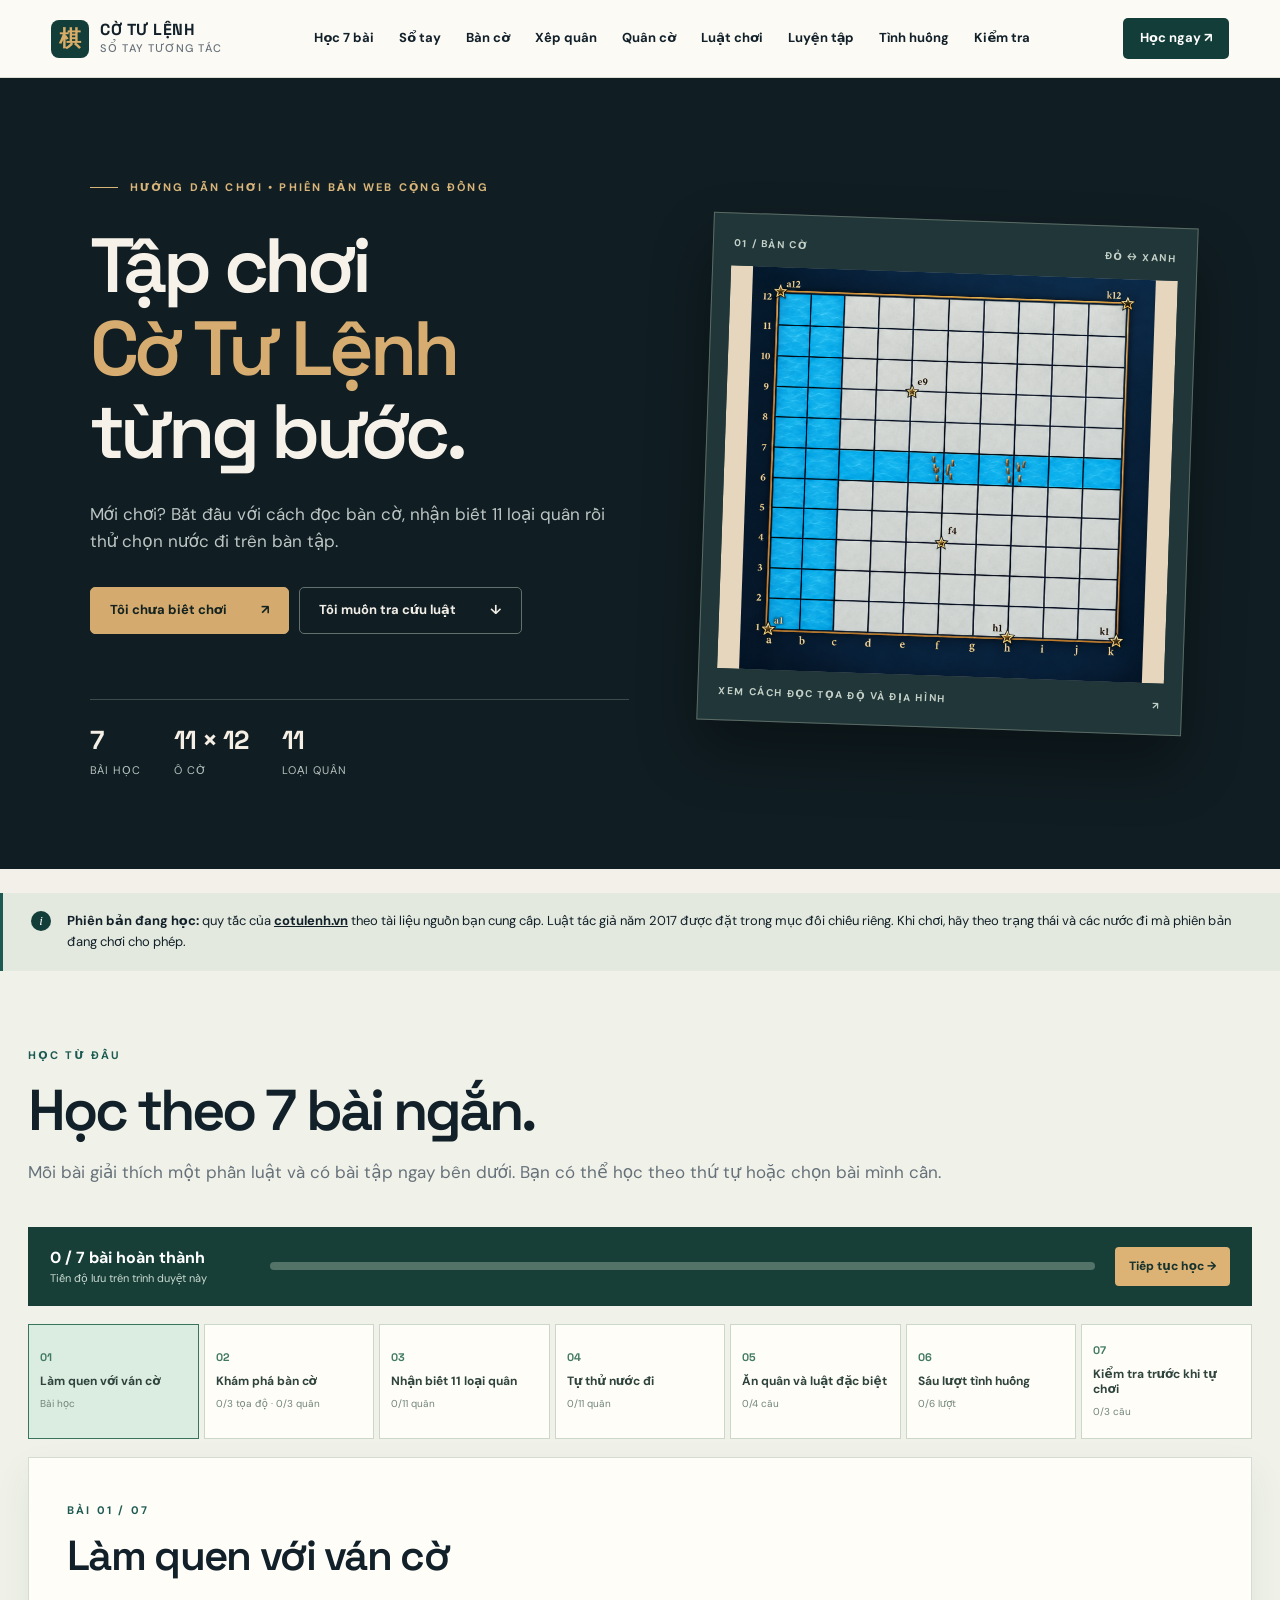
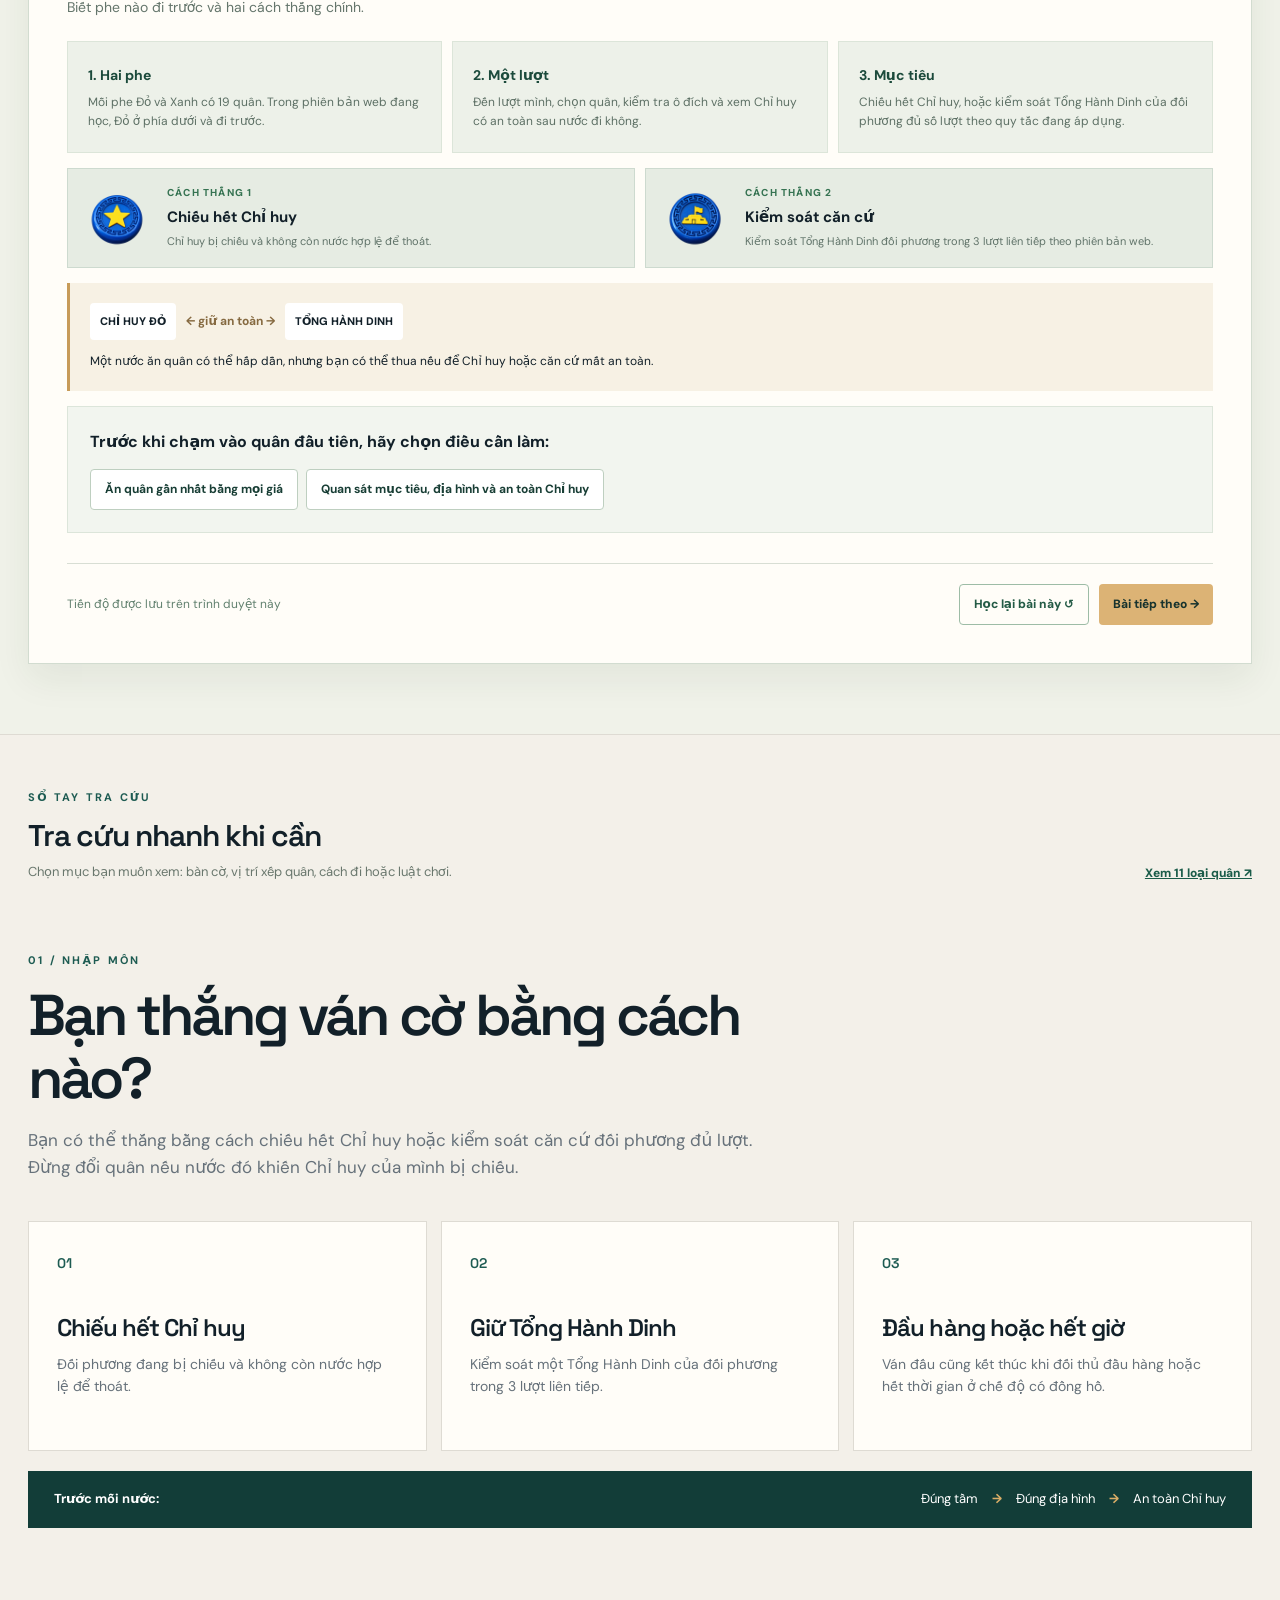
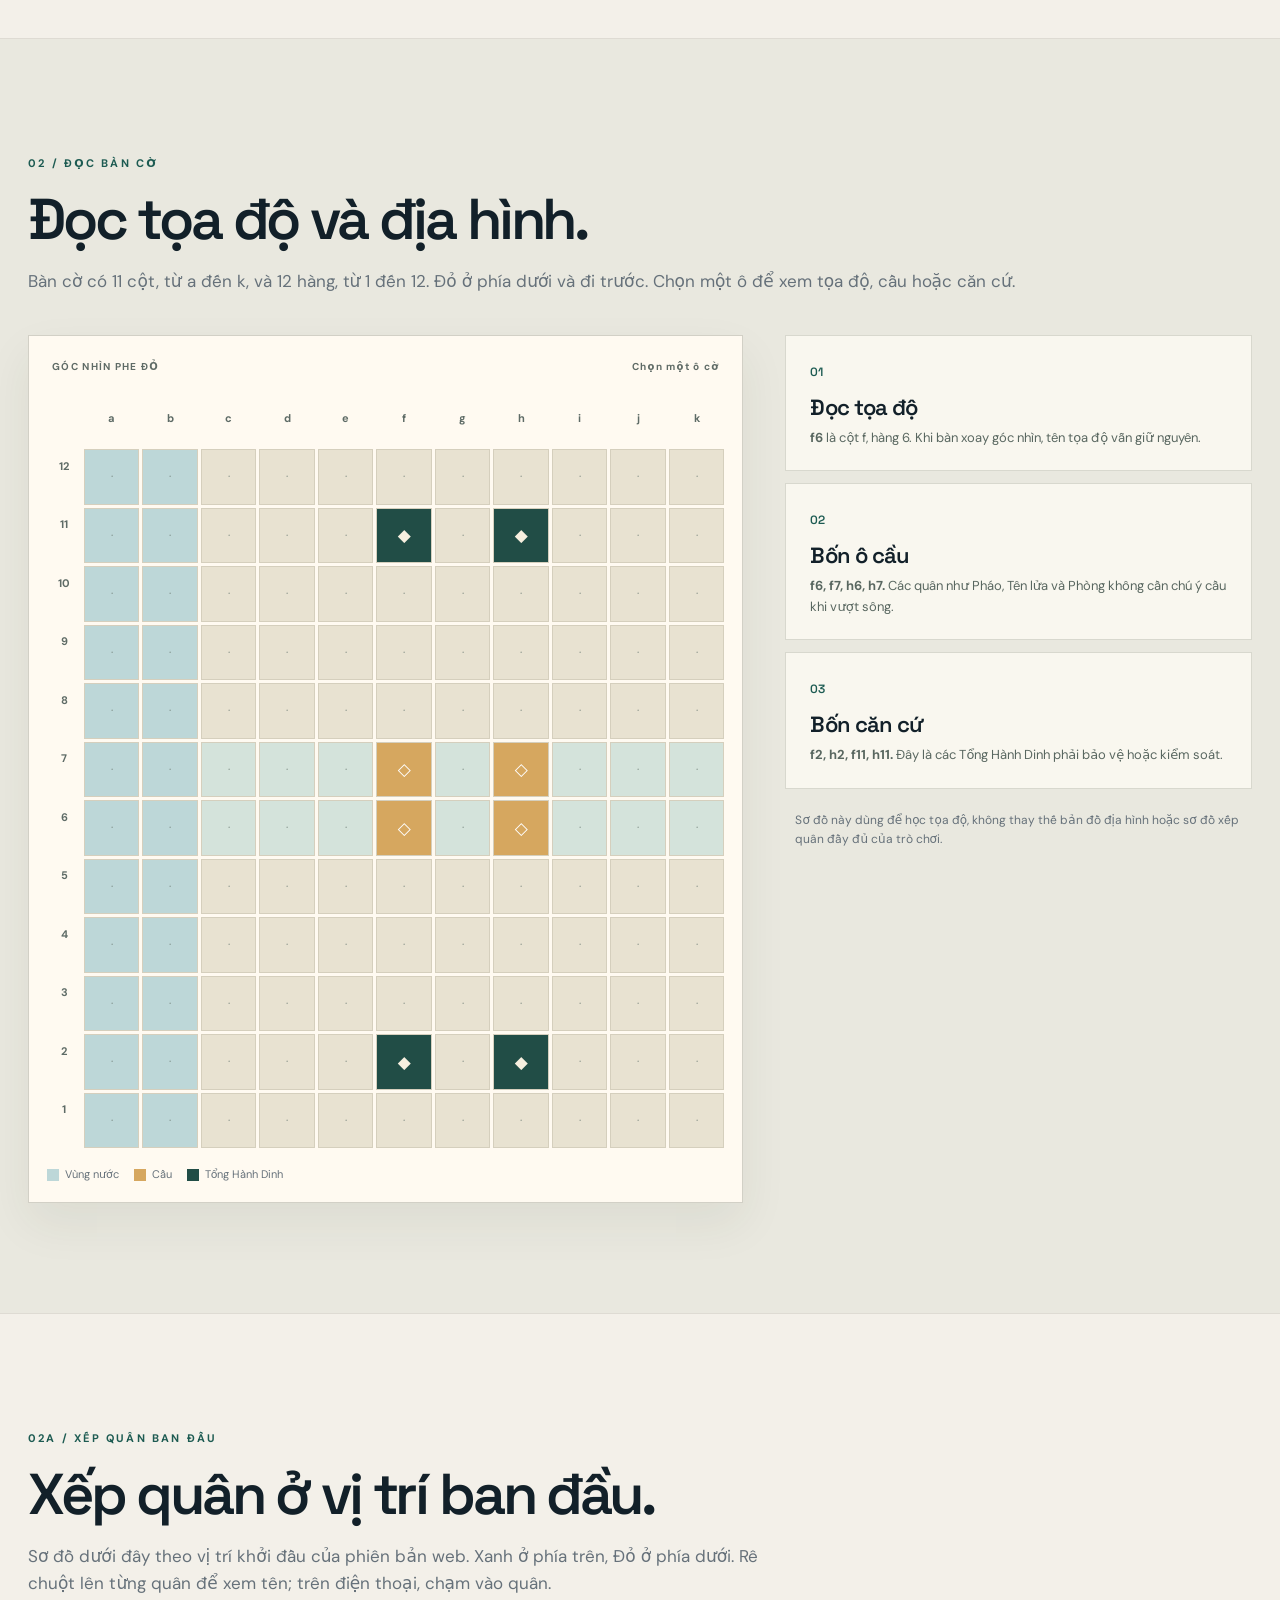
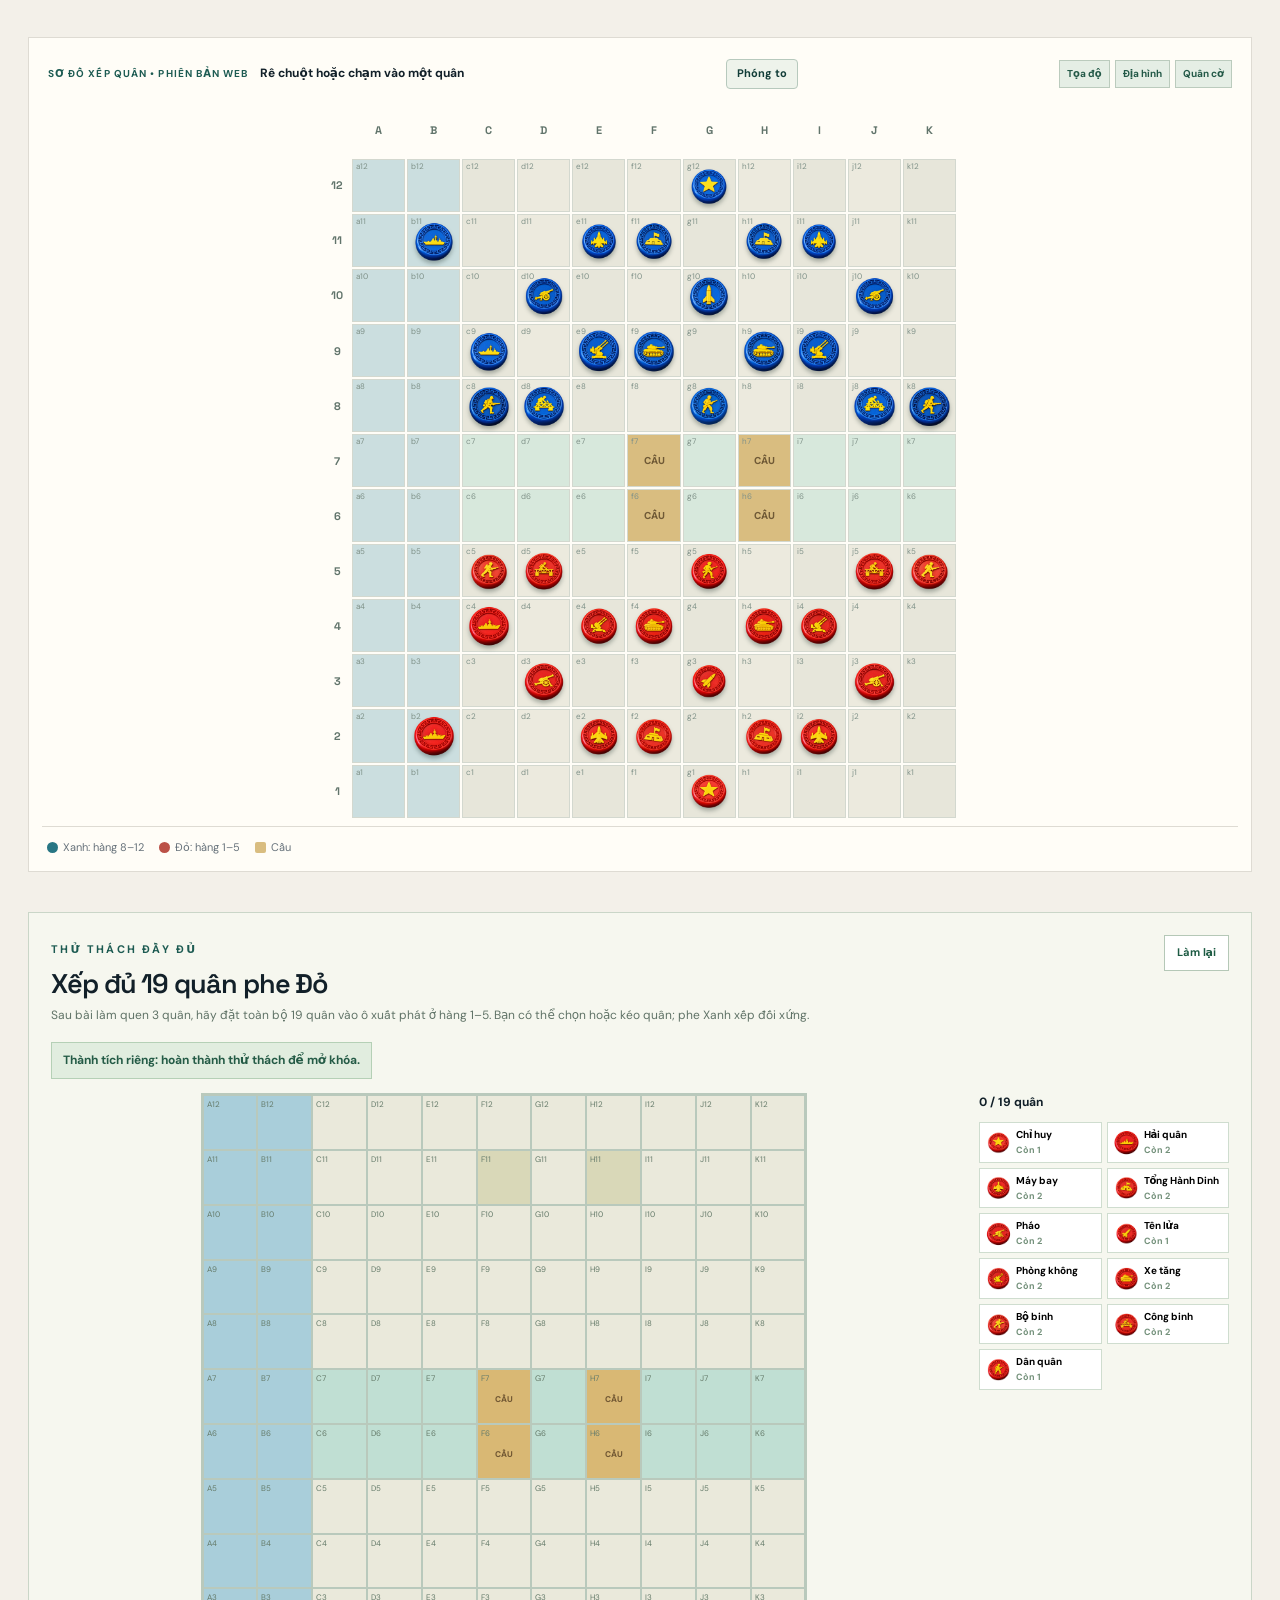
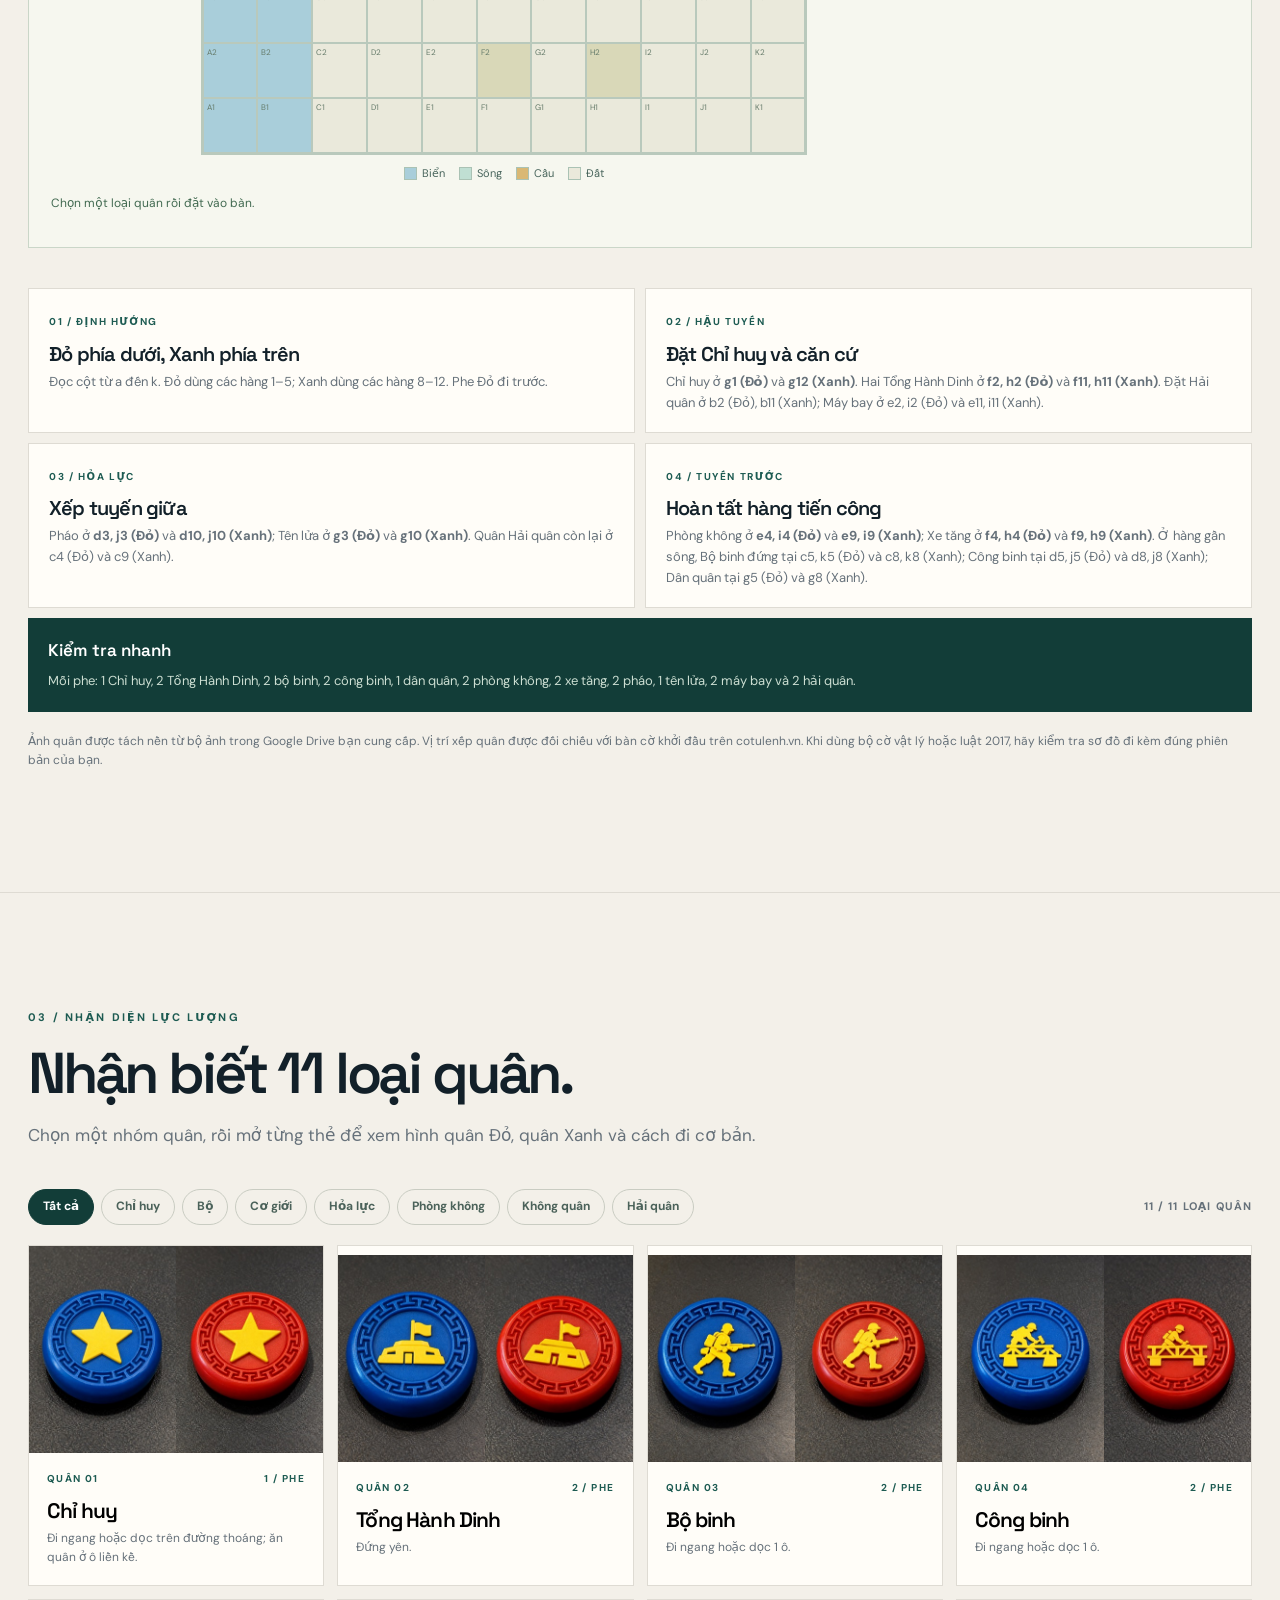
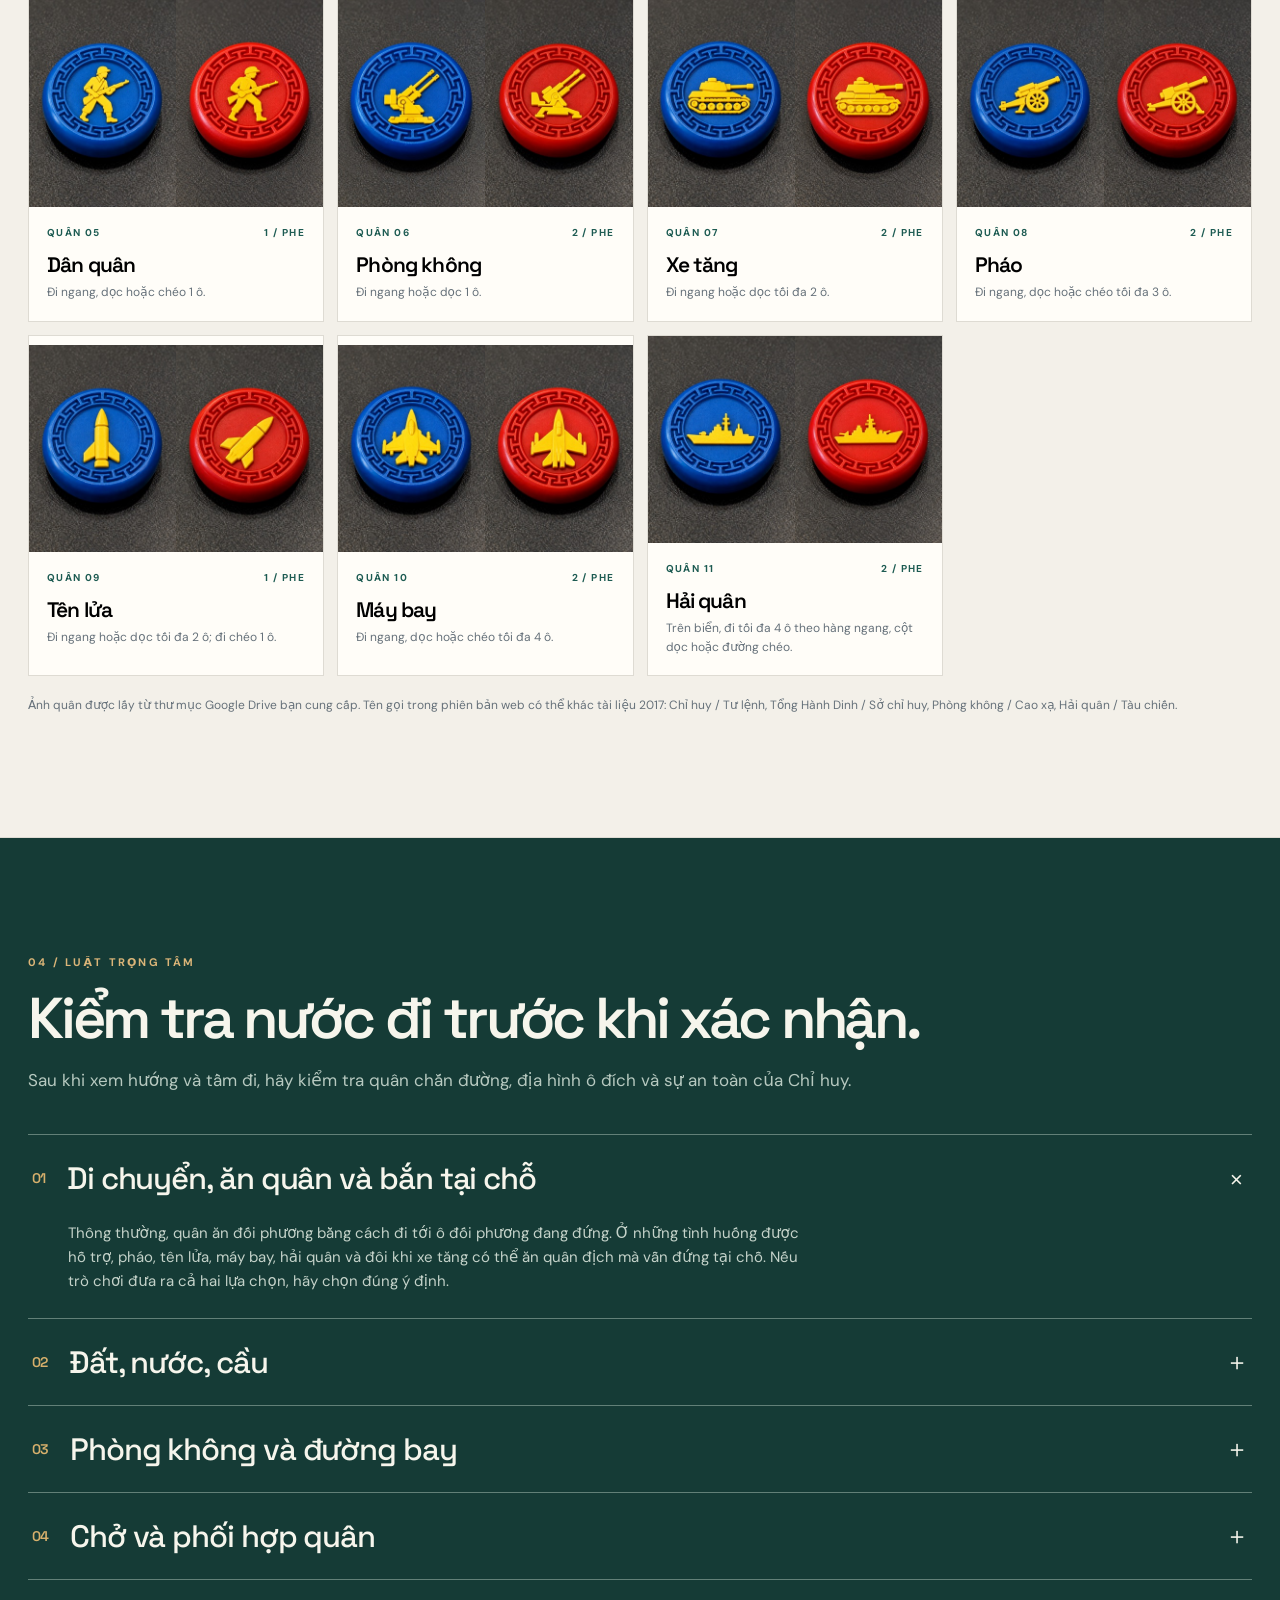
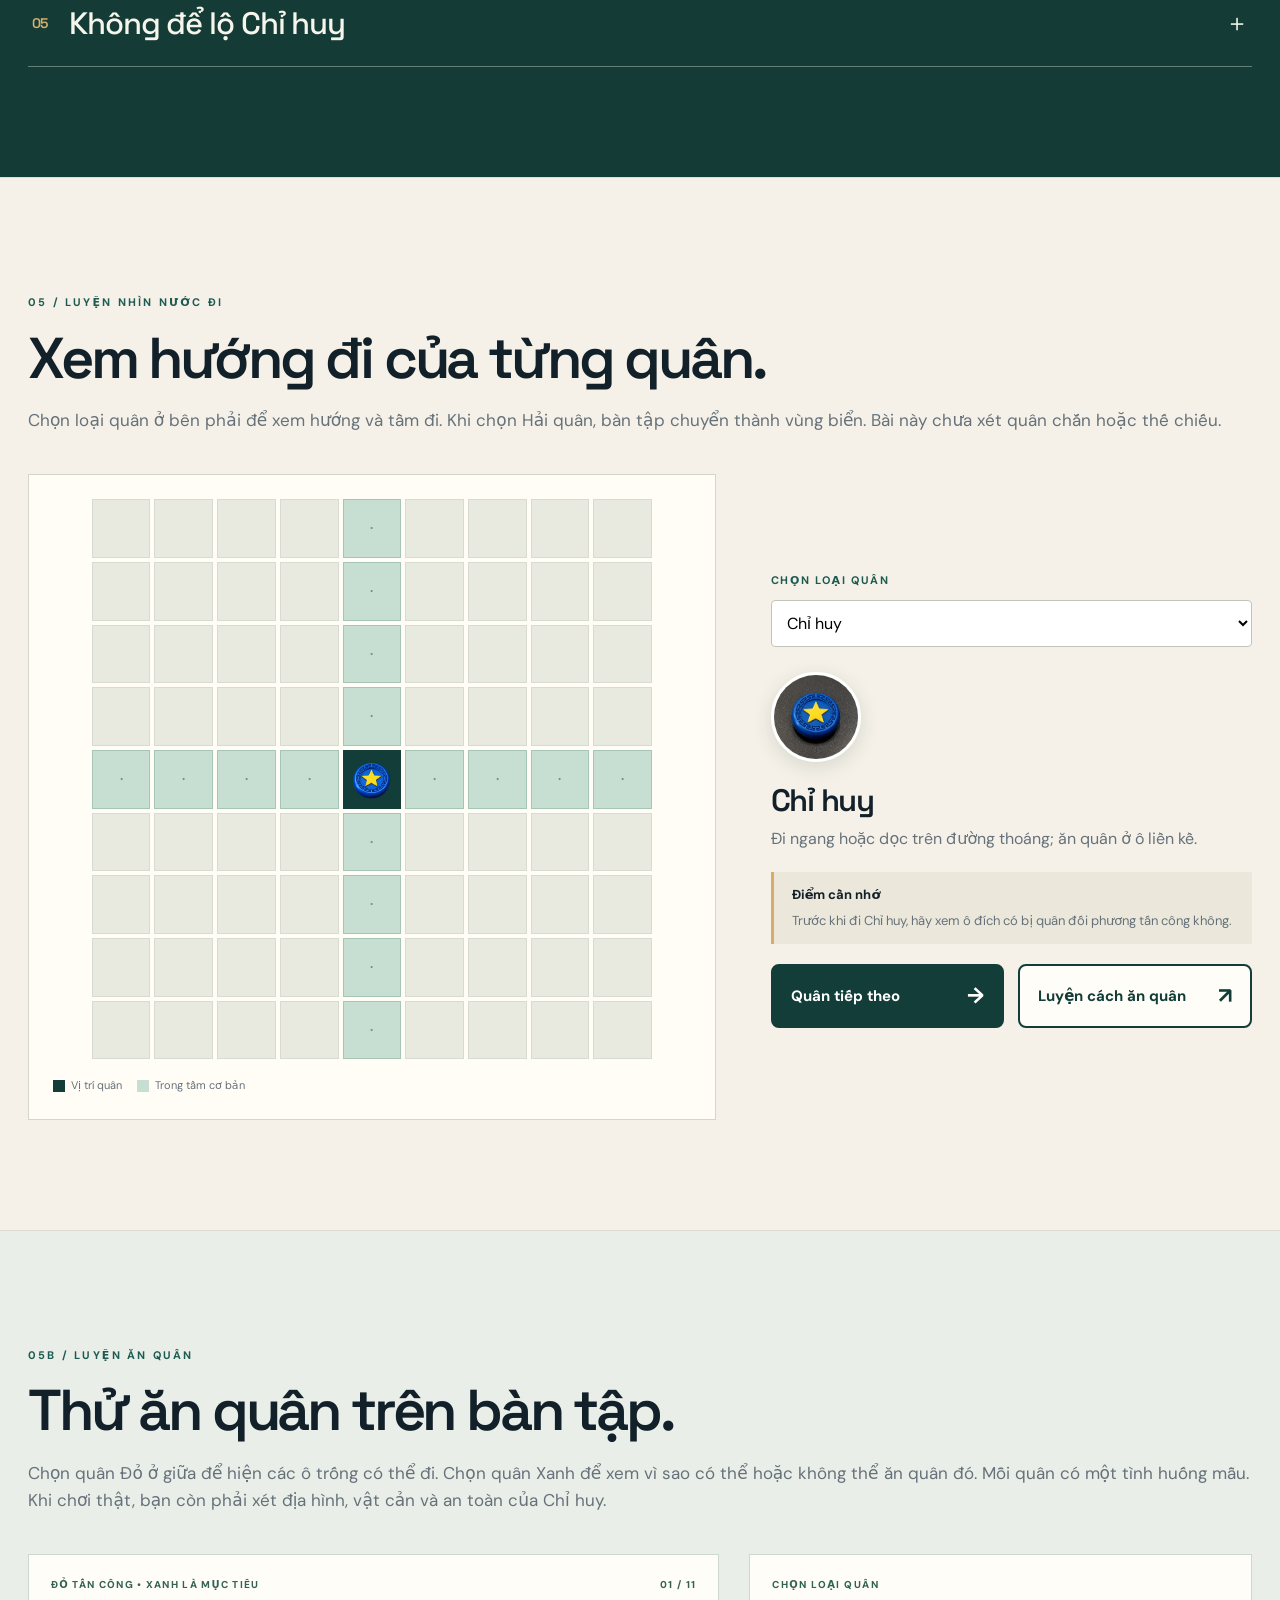
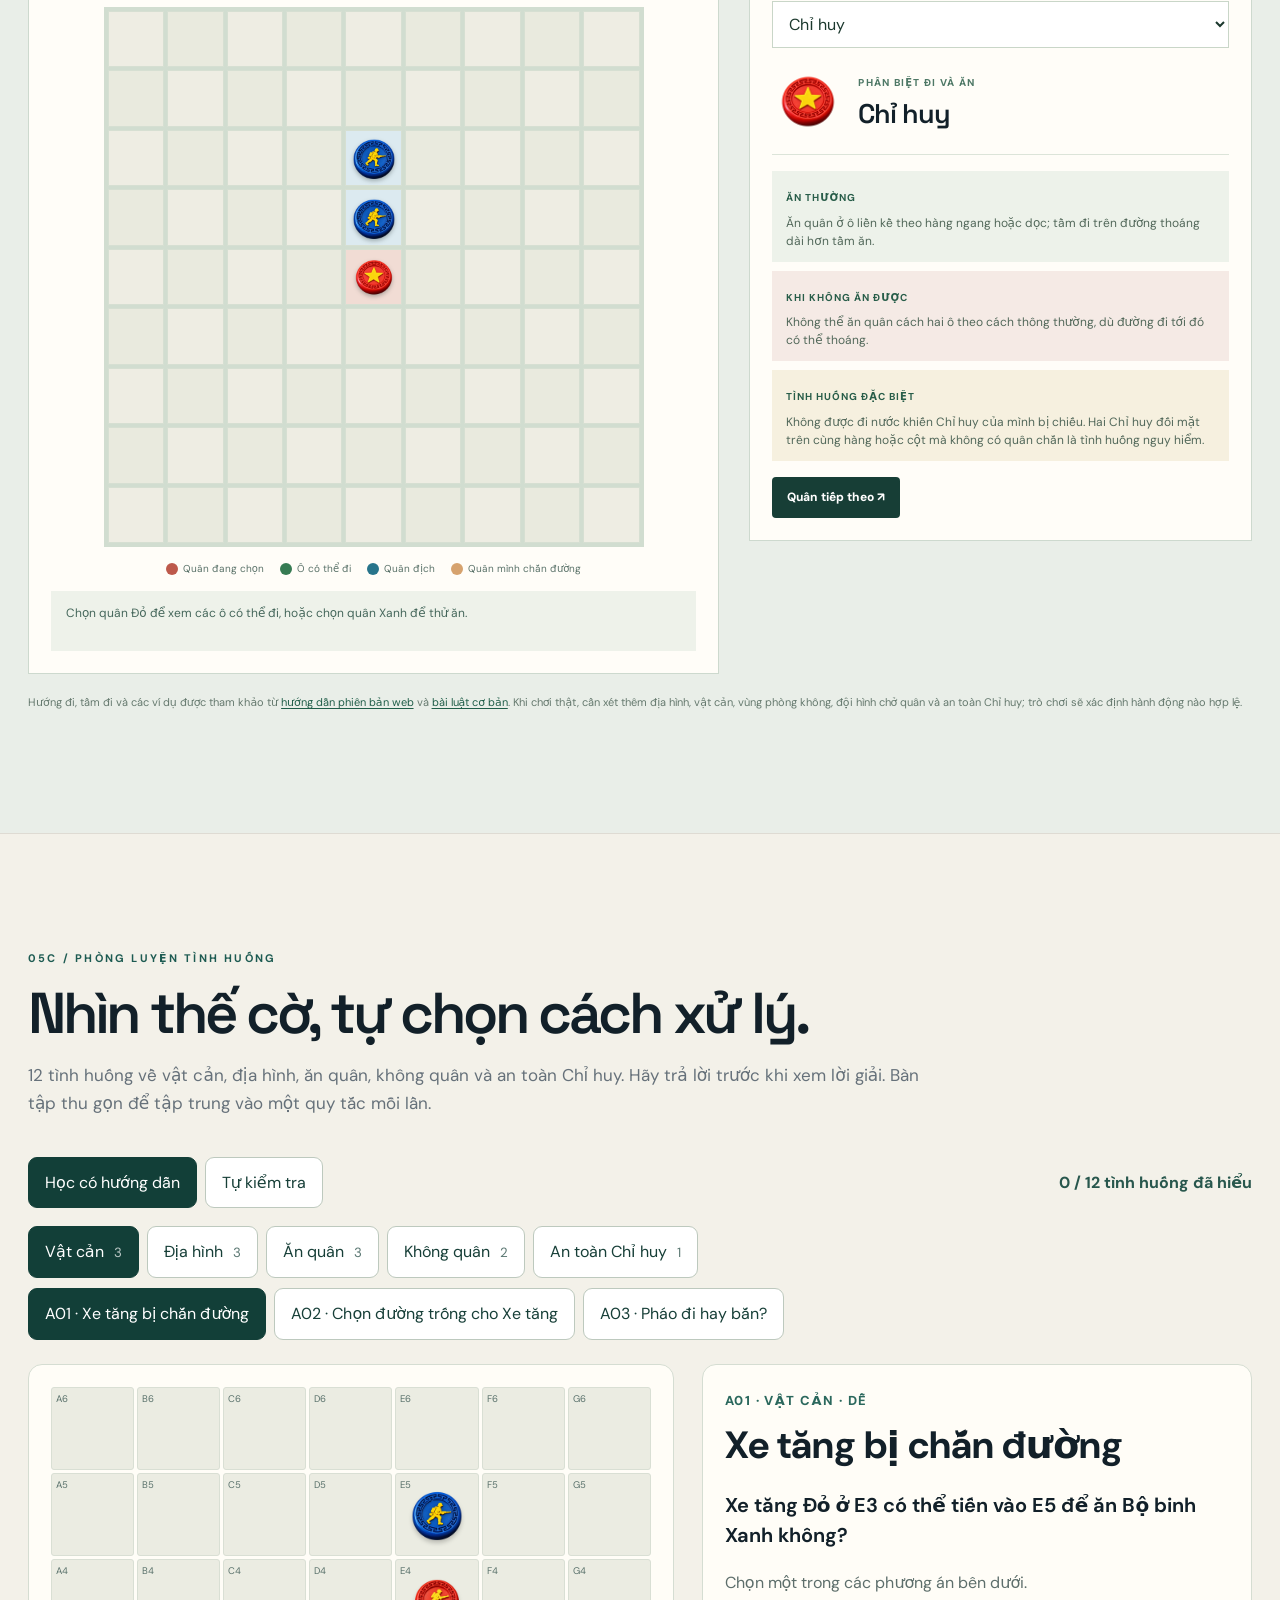
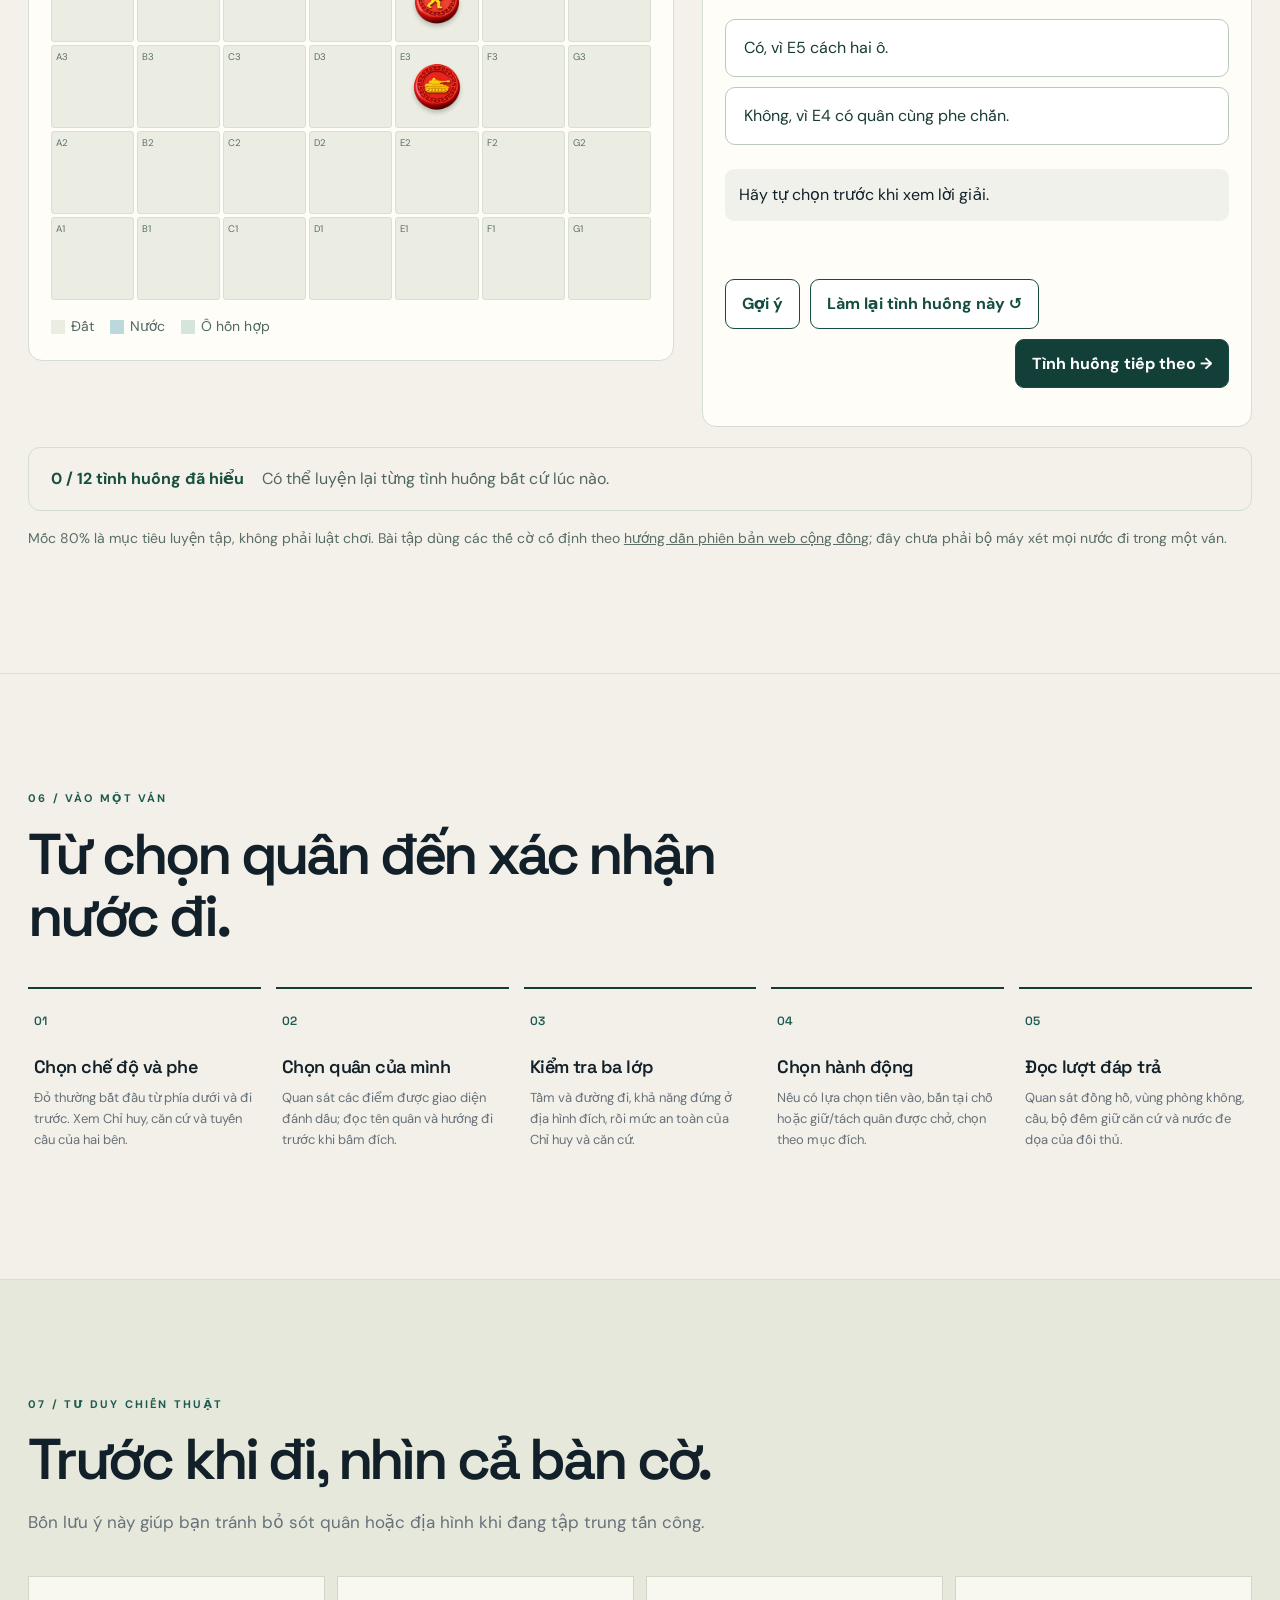
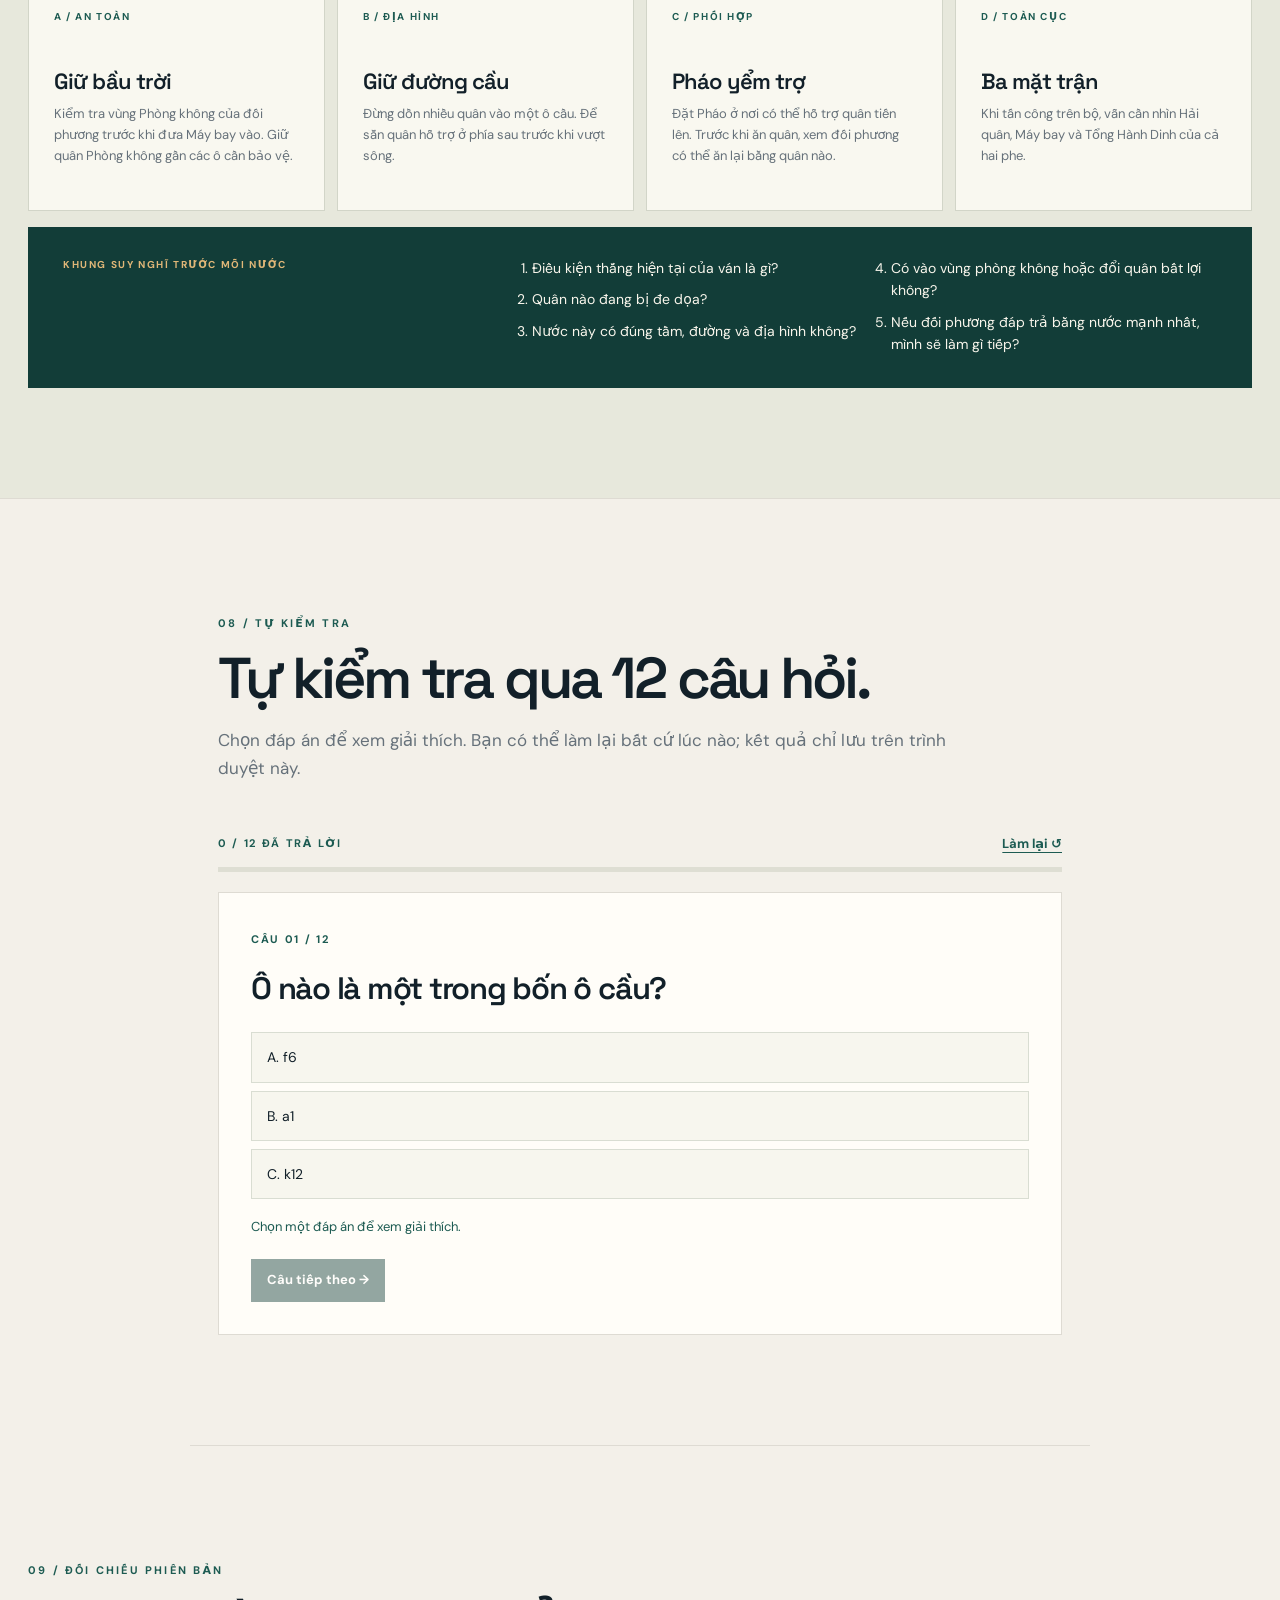
==== index.html @ c8bdd937 "ver 0.1" ====
<!doctype html>
<html lang="vi">
<head>
  <meta charset="utf-8">
  <meta name="viewport" content="width=device-width,initial-scale=1">
  <meta name="theme-color" content="#101b20">
  <link rel="icon" type="image/svg+xml" href="assets/favicon.svg">
  <meta name="description" content="Hướng dẫn Cờ Tư Lệnh dễ theo dõi: bàn cờ, 11 loại quân, luật đặc biệt, bài luyện và kiểm tra kiến thức.">
  <title>Học Cờ Tư Lệnh — Từ bàn cờ đến nước đi</title>
  <link rel="stylesheet" href="styles.css?v=practice-actions-1">
  <link rel="stylesheet" href="guided.css?v=progress-3">
  <link rel="stylesheet" href="capture.css">
  <link rel="stylesheet" href="scenarios/scenario.css">
  <script src="script.js?v=naval-board-1" defer></script>
  <script src="guided.js?v=progress-3" defer></script>
  <script src="capture.js?v=naval-board-1" defer></script>
  <script src="scenarios/scenario-data.js" defer></script>
  <script src="scenarios/scenario-engine.js" defer></script>
  <script src="scenarios/scenario-progress.js" defer></script>
  <script src="scenarios/scenario-ui.js" defer></script>
</head>
<body>
  <a class="skip" href="#main">Bỏ qua menu</a>
  <header class="topbar">
    <a class="logo" href="#dau-trang" aria-label="Về đầu trang"><span class="logo-mark">棋</span><span>CỜ TƯ LỆNH<small>Sổ tay tương tác</small></span></a>
    <button class="menu-toggle" id="menuToggle" aria-controls="siteNav" aria-expanded="false">☰ <span>Mục lục</span></button>
    <nav id="siteNav" aria-label="Nội dung học">
      <a href="#hoc-tung-buoc">Học 7 bài</a><a href="#tra-cuu">Sổ tay</a><a href="#ban-co">Bàn cờ</a><a href="#xep-quan">Xếp quân</a><a href="#quan-co">Quân cờ</a><a href="#luat-choi">Luật chơi</a><a href="#luyen-tap">Luyện tập</a><a href="#phong-tinh-huong">Tình huống</a><a href="#kiem-tra">Kiểm tra</a>
    </nav>
    <a class="top-cta" href="#hoc-tung-buoc">Học ngay <span aria-hidden="true">↗</span></a>
  </header>

  <main id="main">
    <section class="hero" id="dau-trang">
      <div class="hero-copy"><p class="eyebrow"><span class="eyebrow-line"></span> HƯỚNG DẪN CHƠI • PHIÊN BẢN WEB CỘNG ĐỒNG</p><h1>Tập chơi<br><em>Cờ Tư Lệnh</em><br>từng bước.</h1><p class="hero-lead">Mới chơi? Bắt đầu với cách đọc bàn cờ, nhận biết 11 loại quân rồi thử chọn nước đi trên bàn tập.</p><div class="hero-actions"><a class="button primary" href="#hoc-tung-buoc">Tôi chưa biết chơi <span>↗</span></a><a class="button ghost" href="#tra-cuu">Tôi muốn tra cứu luật <span>↓</span></a></div><div class="hero-meta"><span><strong>7</strong> bài học</span><span><strong>11 × 12</strong> ô cờ</span><span><strong>11</strong> loại quân</span></div></div>
      <div class="hero-art"><div class="hero-art-head"><span>01 / BÀN CỜ</span><span>ĐỎ ↔ XANH</span></div><img src="assets/ban-co.png" alt="Minh họa bàn Cờ Tư Lệnh 11 cột và 12 hàng" loading="eager"><div class="hero-art-foot"><span>Xem cách đọc tọa độ và địa hình</span><span>↗</span></div></div>
    </section>

    <div class="notice"><span class="notice-icon">i</span><p><strong>Phiên bản đang học:</strong> quy tắc của <a href="https://www.cotulenh.vn/guide" target="_blank" rel="noopener noreferrer">cotulenh.vn</a> theo tài liệu nguồn bạn cung cấp. Luật tác giả năm 2017 được đặt trong mục đối chiếu riêng. Khi chơi, hãy theo trạng thái và các nước đi mà phiên bản đang chơi cho phép.</p></div>

    <section class="section guided-section" id="hoc-tung-buoc">
      <div class="section-heading"><span class="kicker">HỌC TỪ ĐẦU</span><h2>Học theo 7 bài ngắn.</h2><p>Mỗi bài giải thích một phần luật và có bài tập ngay bên dưới. Bạn có thể học theo thứ tự hoặc chọn bài mình cần.</p></div>
      <div class="guided-progress"><div><strong id="lessonProgressText">0 / 7 bài hoàn thành</strong><span>Tiến độ lưu trên trình duyệt này</span><a id="fullSetupBadge" href="#full-setup-challenge" hidden>🏅 Đã xếp đủ 19 quân</a></div><div class="guided-progress-track"><span id="lessonProgressBar"></span></div><button type="button" id="continueLesson">Tiếp tục học →</button></div>
      <nav id="lessonList" class="lesson-list" aria-label="Lộ trình 7 bài học"></nav>
      <article id="lessonPanel" class="lesson-panel" aria-live="polite"></article>
    </section>

    <div class="reference-divider" id="tra-cuu"><div><span class="kicker">SỔ TAY TRA CỨU</span><h2>Tra cứu nhanh khi cần</h2><p>Chọn mục bạn muốn xem: bàn cờ, vị trí xếp quân, cách đi hoặc luật chơi.</p></div><a href="#quan-co">Xem 11 loại quân ↗</a></div>

    <section class="section" id="bat-dau"><div class="section-heading"><span class="kicker">01 / NHẬP MÔN</span><h2>Bạn thắng ván cờ bằng cách nào?</h2><p>Bạn có thể thắng bằng cách chiếu hết Chỉ huy hoặc kiểm soát căn cứ đối phương đủ lượt. Đừng đổi quân nếu nước đó khiến Chỉ huy của mình bị chiếu.</p></div><div class="goal-grid"><article class="goal-card"><span class="goal-num">01</span><h3>Chiếu hết Chỉ huy</h3><p>Đối phương đang bị chiếu và không còn nước hợp lệ để thoát.</p></article><article class="goal-card"><span class="goal-num">02</span><h3>Giữ Tổng Hành Dinh</h3><p>Kiểm soát một Tổng Hành Dinh của đối phương trong 3 lượt liên tiếp.</p></article><article class="goal-card"><span class="goal-num">03</span><h3>Đầu hàng hoặc hết giờ</h3><p>Ván đấu cũng kết thúc khi đối thủ đầu hàng hoặc hết thời gian ở chế độ có đồng hồ.</p></article></div><div class="rule-strip"><strong>Trước mỗi nước:</strong><span>Đúng tầm</span><b>→</b><span>Đúng địa hình</span><b>→</b><span>An toàn Chỉ huy</span></div></section>

    <section class="section board-section" id="ban-co"><div class="section-heading"><span class="kicker">02 / ĐỌC BÀN CỜ</span><h2>Đọc tọa độ và địa hình.</h2><p>Bàn cờ có 11 cột, từ a đến k, và 12 hàng, từ 1 đến 12. Đỏ ở phía dưới và đi trước. Chọn một ô để xem tọa độ, cầu hoặc căn cứ.</p></div><div class="board-layout"><div class="board-panel"><div class="board-toolbar"><span>GÓC NHÌN PHE ĐỎ</span><span id="boardStatus" aria-live="polite">Chọn một ô cờ</span></div><div class="board-grid" id="boardGrid" role="grid" aria-label="Sơ đồ tọa độ bàn Cờ Tư Lệnh"></div><div class="board-legend"><span><i class="legend-water"></i> Vùng nước</span><span><i class="legend-bridge"></i> Cầu</span><span><i class="legend-hq"></i> Tổng Hành Dinh</span></div></div><div class="board-notes"><div class="note-block"><span class="note-icon">01</span><h3>Đọc tọa độ</h3><p><strong>f6</strong> là cột f, hàng 6. Khi bàn xoay góc nhìn, tên tọa độ vẫn giữ nguyên.</p></div><div class="note-block"><span class="note-icon">02</span><h3>Bốn ô cầu</h3><p><strong>f6, f7, h6, h7.</strong> Các quân như Pháo, Tên lửa và Phòng không cần chú ý cầu khi vượt sông.</p></div><div class="note-block"><span class="note-icon">03</span><h3>Bốn căn cứ</h3><p><strong>f2, h2, f11, h11.</strong> Đây là các Tổng Hành Dinh phải bảo vệ hoặc kiểm soát.</p></div><div class="micro-note">Sơ đồ này dùng để học tọa độ, không thay thế bản đồ địa hình hoặc sơ đồ xếp quân đầy đủ của trò chơi.</div></div></div></section>

    <section class="section setup-section" id="xep-quan"><div class="section-heading"><span class="kicker">02A / XẾP QUÂN BAN ĐẦU</span><h2>Xếp quân ở vị trí ban đầu.</h2><p>Sơ đồ dưới đây theo vị trí khởi đầu của phiên bản web. Xanh ở phía trên, Đỏ ở phía dưới. Rê chuột lên từng quân để xem tên; trên điện thoại, chạm vào quân.</p></div><div class="setup-layout"><div class="setup-board-wrap"><div class="setup-board-head"><span>SƠ ĐỒ XẾP QUÂN • PHIÊN BẢN WEB</span><strong id="setupPieceInfo" aria-live="polite">Rê chuột hoặc chạm vào một quân</strong><button id="setupZoom" class="setup-zoom" type="button" aria-pressed="false">Phóng to</button></div><div class="setup-board-scroll"><div class="setup-board" id="setupBoard" role="grid" aria-label="Sơ đồ xếp quân ban đầu với ảnh quân 3D"></div></div><div class="setup-board-foot"><span><i class="setup-swatch blue"></i> Xanh: hàng 8–12</span><span><i class="setup-swatch red"></i> Đỏ: hàng 1–5</span><span><i class="setup-swatch bridge"></i> Cầu</span></div></div><div class="setup-guide"><div class="setup-step"><span>01 / ĐỊNH HƯỚNG</span><h3>Đỏ phía dưới, Xanh phía trên</h3><p>Đọc cột từ a đến k. Đỏ dùng các hàng 1–5; Xanh dùng các hàng 8–12. Phe Đỏ đi trước.</p></div><div class="setup-step"><span>02 / HẬU TUYẾN</span><h3>Đặt Chỉ huy và căn cứ</h3><p>Chỉ huy ở <b>g1 (Đỏ)</b> và <b>g12 (Xanh)</b>. Hai Tổng Hành Dinh ở <b>f2, h2 (Đỏ)</b> và <b>f11, h11 (Xanh)</b>. Đặt Hải quân ở b2 (Đỏ), b11 (Xanh); Máy bay ở e2, i2 (Đỏ) và e11, i11 (Xanh).</p></div><div class="setup-step"><span>03 / HỎA LỰC</span><h3>Xếp tuyến giữa</h3><p>Pháo ở <b>d3, j3 (Đỏ)</b> và <b>d10, j10 (Xanh)</b>; Tên lửa ở <b>g3 (Đỏ)</b> và <b>g10 (Xanh)</b>. Quân Hải quân còn lại ở c4 (Đỏ) và c9 (Xanh).</p></div><div class="setup-step"><span>04 / TUYẾN TRƯỚC</span><h3>Hoàn tất hàng tiến công</h3><p>Phòng không ở <b>e4, i4 (Đỏ)</b> và <b>e9, i9 (Xanh)</b>; Xe tăng ở <b>f4, h4 (Đỏ)</b> và <b>f9, h9 (Xanh)</b>. Ở hàng gần sông, Bộ binh đứng tại c5, k5 (Đỏ) và c8, k8 (Xanh); Công binh tại d5, j5 (Đỏ) và d8, j8 (Xanh); Dân quân tại g5 (Đỏ) và g8 (Xanh).</p></div><div class="setup-check"><strong>Kiểm tra nhanh</strong><p>Mỗi phe: 1 Chỉ huy, 2 Tổng Hành Dinh, 2 bộ binh, 2 công binh, 1 dân quân, 2 phòng không, 2 xe tăng, 2 pháo, 1 tên lửa, 2 máy bay và 2 hải quân.</p></div></div></div><p class="section-footnote">Ảnh quân được tách nền từ bộ ảnh trong Google Drive bạn cung cấp. Vị trí xếp quân được đối chiếu với bàn cờ khởi đầu trên cotulenh.vn. Khi dùng bộ cờ vật lý hoặc luật 2017, hãy kiểm tra sơ đồ đi kèm đúng phiên bản của bạn.</p></section>

    <section class="section" id="quan-co"><div class="section-heading"><span class="kicker">03 / NHẬN DIỆN LỰC LƯỢNG</span><h2>Nhận biết 11 loại quân.</h2><p>Chọn một nhóm quân, rồi mở từng thẻ để xem hình quân Đỏ, quân Xanh và cách đi cơ bản.</p></div><div class="unit-controls"><div class="filter-row" id="unitFilters" role="group" aria-label="Lọc nhóm quân"></div><span class="result-count" id="unitCount"></span></div><div class="unit-grid" id="unitGrid"></div><p class="section-footnote">Ảnh quân được lấy từ thư mục Google Drive bạn cung cấp. Tên gọi trong phiên bản web có thể khác tài liệu 2017: Chỉ huy / Tư lệnh, Tổng Hành Dinh / Sở chỉ huy, Phòng không / Cao xạ, Hải quân / Tàu chiến.</p></section>

    <section class="section rules-section" id="luat-choi"><div class="section-heading"><span class="kicker">04 / LUẬT TRỌNG TÂM</span><h2>Kiểm tra nước đi trước khi xác nhận.</h2><p>Sau khi xem hướng và tầm đi, hãy kiểm tra quân chắn đường, địa hình ô đích và sự an toàn của Chỉ huy.</p></div><div class="rules-list"><details open><summary><span class="rule-number">01</span><span>Di chuyển, ăn quân và bắn tại chỗ</span><span class="plus">＋</span></summary><div class="rule-content"><p>Thông thường, quân ăn đối phương bằng cách đi tới ô đối phương đang đứng. Ở những tình huống được hỗ trợ, pháo, tên lửa, máy bay, hải quân và đôi khi xe tăng có thể ăn quân địch mà vẫn đứng tại chỗ. Nếu trò chơi đưa ra cả hai lựa chọn, hãy chọn đúng ý định.</p></div></details><details><summary><span class="rule-number">02</span><span>Đất, nước, cầu</span><span class="plus">＋</span></summary><div class="rule-content"><p>Quân bộ không dừng trên ô nước thường; hải quân hoạt động ở nước hoặc ô hỗn hợp. Pháo, phòng không và tên lửa cần lưu ý tuyến cầu khi vượt sông. Máy bay có thể bay qua nước nhưng không hạ xuống nước thường theo mô tả phiên bản web.</p></div></details><details><summary><span class="rule-number">03</span><span>Phòng không và đường bay</span><span class="plus">＋</span></summary><div class="rule-content"><p>Phòng không tạo vùng kiểm soát gần; tên lửa và hải quân cũng ảnh hưởng tới máy bay. Máy bay vượt được vật cản không có nghĩa là an toàn. Xem cả đường bay và vị trí đích.</p></div></details><details><summary><span class="rule-number">04</span><span>Chở và phối hợp quân</span><span class="plus">＋</span></summary><div class="rule-content"><p>Xe tăng có thể chở Chỉ huy, bộ binh hoặc dân quân; công binh hỗ trợ các quân nặng phù hợp. Máy bay và hải quân có các tổ hợp chở quân riêng. Khi các quân đi cùng nhau, quân chở quyết định cách di chuyển; khi tách ra, mỗi quân đi theo luật của mình. Hệ thống xác nhận tổ hợp nào hợp lệ.</p></div></details><details><summary><span class="rule-number">05</span><span>Không để lộ Chỉ huy</span><span class="plus">＋</span></summary><div class="rule-content"><p>Không được đi nước khiến Chỉ huy của mình bị chiếu. Hai Chỉ huy đối mặt trên cùng hàng hoặc cột, không có quân chắn, là tình huống phải kiểm tra. Đừng dời quân che chắn khi chưa nhìn thấy toàn bộ đường tấn công.</p></div></details></div></section>

    <section class="section practice-section" id="luyen-tap"><div class="section-heading"><span class="kicker">05 / LUYỆN NHÌN NƯỚC ĐI</span><h2>Xem hướng đi của từng quân.</h2><p>Chọn loại quân ở bên phải để xem hướng và tầm đi. Khi chọn Hải quân, bàn tập chuyển thành vùng biển. Bài này chưa xét quân chắn hoặc thế chiếu.</p></div><div class="practice-layout"><div class="practice-board"><div class="practice-grid" id="practiceGrid" aria-label="Lưới minh họa tầm đi"></div><div class="practice-legend"><span><i class="origin-dot"></i> Vị trí quân</span><span><i class="reach-dot"></i> Trong tầm cơ bản</span><span id="practiceSeaLegend" hidden><i class="sea-dot"></i> Vùng biển</span></div></div><div class="practice-info"><label for="practiceSelect">CHỌN LOẠI QUÂN</label><select id="practiceSelect"></select><div class="practice-piece" id="practicePiece"></div><h3 id="practiceTitle"></h3><p id="practiceMove"></p><div class="tip-box"><strong>Điểm cần nhớ</strong><p id="practiceTip"></p></div><div class="practice-actions"><button class="practice-action practice-action-next" id="nextPiece" type="button"><span>Quân tiếp theo</span><span aria-hidden="true">→</span></button><a class="practice-action practice-action-capture" href="#luyen-an-quan"><span>Luyện cách ăn quân</span><span aria-hidden="true">↗</span></a></div></div></div></section>

    <section class="section capture-section" id="luyen-an-quan">
      <div class="section-heading"><span class="kicker">05B / LUYỆN ĂN QUÂN</span><h2>Thử ăn quân trên bàn tập.</h2><p>Chọn quân Đỏ ở giữa để hiện các ô trống có thể đi. Chọn quân Xanh để xem vì sao có thể hoặc không thể ăn quân đó. Mỗi quân có một tình huống mẫu. Khi chơi thật, bạn còn phải xét địa hình, vật cản và an toàn của Chỉ huy.</p></div>
      <div class="capture-layout">
        <div class="capture-board-card"><div class="capture-toolbar"><span>ĐỎ TẤN CÔNG • XANH LÀ MỤC TIÊU</span><span id="captureScenarioCount">01 / 11</span></div><div id="captureGrid" class="capture-grid" aria-label="Bàn tập chọn mục tiêu ăn quân"></div><div class="capture-legend"><span><i class="capture-dot origin"></i>Quân đang chọn</span><span><i class="capture-dot move"></i>Ô có thể đi</span><span><i class="capture-dot enemy"></i>Quân địch</span><span><i class="capture-dot friendly"></i>Quân mình chắn đường</span></div><p id="captureFeedback" class="capture-feedback" role="status">Chọn quân Đỏ để hiện các ô có thể đi.</p></div>
        <div class="capture-info"><label for="captureSelect">CHỌN LOẠI QUÂN</label><select id="captureSelect"></select><div class="capture-piece-title"><img id="capturePieceImage" alt=""><div><span>PHÂN BIỆT ĐI VÀ ĂN</span><h3 id="capturePieceName"></h3></div></div><div class="capture-facts"><div><strong>ĂN THƯỜNG</strong><p id="captureNormal"></p></div><div><strong>KHI KHÔNG ĂN ĐƯỢC</strong><p id="captureCannot"></p></div><div><strong>TÌNH HUỐNG ĐẶC BIỆT</strong><p id="captureSpecial"></p></div></div><button type="button" id="captureNext">Quân tiếp theo <span>↗</span></button></div>
      </div>
      <p class="capture-source">Hướng đi, tầm đi và các ví dụ được tham khảo từ <a href="https://www.cotulenh.vn/guide" target="_blank" rel="noopener noreferrer">hướng dẫn phiên bản web</a> và <a href="https://www.cotulenh.vn/kien-thuc/luat-choi-co-tu-lenh" target="_blank" rel="noopener noreferrer">bài luật cơ bản</a>. Khi chơi thật, cần xét thêm địa hình, vật cản, vùng phòng không, đội hình chở quân và an toàn Chỉ huy; trò chơi sẽ xác định hành động nào hợp lệ.</p>
    </section>

    <section class="section scenario-section" id="phong-tinh-huong">
      <div class="section-heading"><span class="kicker">05C / PHÒNG LUYỆN TÌNH HUỐNG</span><h2>Nhìn thế cờ, tự chọn cách xử lý.</h2><p>12 tình huống về vật cản, địa hình, ăn quân, không quân và an toàn Chỉ huy. Hãy trả lời trước khi xem lời giải. Bàn tập thu gọn để tập trung vào một quy tắc mỗi lần.</p></div>
      <div class="scenario-room" id="scenarioRoom">
        <div class="scenario-top"><div id="scenarioModes" class="scenario-modes" role="group" aria-label="Chế độ luyện tập"></div><span id="scenarioProgress" class="scenario-progress"></span></div>
        <div id="scenarioCategories" class="scenario-categories" role="group" aria-label="Chủ đề tình huống"></div><div id="scenarioList" class="scenario-list" aria-label="Các tình huống trong chủ đề"></div>
        <div class="scenario-layout"><div class="scenario-board-card"><div id="scenarioBoard" class="scenario-board" role="group"></div><div id="scenarioLegend" class="scenario-legend"></div></div>
          <div class="scenario-question-card"><span id="scenarioEyebrow" class="scenario-eyebrow"></span><h3 id="scenarioTitle"></h3><p id="scenarioQuestion" class="scenario-question"></p><p id="scenarioInstruction" class="scenario-instruction"></p><div id="scenarioOptions" class="scenario-options"></div><div id="scenarioFeedback" class="scenario-feedback" role="status" aria-live="polite"></div><p id="scenarioHintText" class="scenario-hint-text"></p><div class="scenario-actions"><button type="button" id="scenarioHint">Gợi ý</button><button type="button" id="scenarioReset">Làm lại tình huống này ↺</button><button type="button" id="scenarioNext">Tình huống tiếp theo →</button></div><p id="scenarioStatus" role="status" class="scenario-note"></p></div></div>
        <div id="scenarioSummary" class="scenario-summary" aria-live="polite"></div><p class="scenario-note">Mốc 80% là mục tiêu luyện tập, không phải luật chơi. Bài tập dùng các thế cờ cố định theo <a href="https://www.cotulenh.vn/guide" target="_blank" rel="noopener noreferrer">hướng dẫn phiên bản web cộng đồng</a>; đây chưa phải bộ máy xét mọi nước đi trong một ván.</p>
      </div>
    </section>

    <section class="section" id="quy-trinh"><div class="section-heading"><span class="kicker">06 / VÀO MỘT VÁN</span><h2>Từ chọn quân đến xác nhận nước đi.</h2></div><div class="timeline"><div><b>01</b><h3>Chọn chế độ và phe</h3><p>Đỏ thường bắt đầu từ phía dưới và đi trước. Xem Chỉ huy, căn cứ và tuyến cầu của hai bên.</p></div><div><b>02</b><h3>Chọn quân của mình</h3><p>Quan sát các điểm được giao diện đánh dấu; đọc tên quân và hướng đi trước khi bấm đích.</p></div><div><b>03</b><h3>Kiểm tra ba lớp</h3><p>Tầm và đường đi, khả năng đứng ở địa hình đích, rồi mức an toàn của Chỉ huy và căn cứ.</p></div><div><b>04</b><h3>Chọn hành động</h3><p>Nếu có lựa chọn tiến vào, bắn tại chỗ hoặc giữ/tách quân được chở, chọn theo mục đích.</p></div><div><b>05</b><h3>Đọc lượt đáp trả</h3><p>Quan sát đồng hồ, vùng phòng không, cầu, bộ đếm giữ căn cứ và nước đe dọa của đối thủ.</p></div></div></section>

    <section class="section strategy-section" id="chien-thuat"><div class="section-heading"><span class="kicker">07 / TƯ DUY CHIẾN THUẬT</span><h2>Trước khi đi, nhìn cả bàn cờ.</h2><p>Bốn lưu ý này giúp bạn tránh bỏ sót quân hoặc địa hình khi đang tập trung tấn công.</p></div><div class="strategy-grid"><article><span>A / AN TOÀN</span><h3>Giữ bầu trời</h3><p>Kiểm tra vùng Phòng không của đối phương trước khi đưa Máy bay vào. Giữ quân Phòng không gần các ô cần bảo vệ.</p></article><article><span>B / ĐỊA HÌNH</span><h3>Giữ đường cầu</h3><p>Đừng dồn nhiều quân vào một ô cầu. Để sẵn quân hỗ trợ ở phía sau trước khi vượt sông.</p></article><article><span>C / PHỐI HỢP</span><h3>Pháo yểm trợ</h3><p>Đặt Pháo ở nơi có thể hỗ trợ quân tiến lên. Trước khi ăn quân, xem đối phương có thể ăn lại bằng quân nào.</p></article><article><span>D / TOÀN CỤC</span><h3>Ba mặt trận</h3><p>Khi tấn công trên bộ, vẫn cần nhìn Hải quân, Máy bay và Tổng Hành Dinh của cả hai phe.</p></article></div><div class="thought-box"><span>KHUNG SUY NGHĨ TRƯỚC MỖI NƯỚC</span><ol><li>Điều kiện thắng hiện tại của ván là gì?</li><li>Quân nào đang bị đe dọa?</li><li>Nước này có đúng tầm, đường và địa hình không?</li><li>Có vào vùng phòng không hoặc đổi quân bất lợi không?</li><li>Nếu đối phương đáp trả bằng nước mạnh nhất, mình sẽ làm gì tiếp?</li></ol></div></section>

    <section class="section quiz-section" id="kiem-tra"><div class="section-heading"><span class="kicker">08 / TỰ KIỂM TRA</span><h2>Tự kiểm tra qua 12 câu hỏi.</h2><p>Chọn đáp án để xem giải thích. Bạn có thể làm lại bất cứ lúc nào; kết quả chỉ lưu trên trình duyệt này.</p></div><div class="quiz-top"><span id="quizProgress">0 / 12 ĐÃ TRẢ LỜI</span><button class="text-button" id="resetQuiz" type="button">Làm lại ↺</button></div><div class="quiz-progress"><div id="quizProgressBar"></div></div><div id="quizCard" class="quiz-card"></div></section>

    <section class="section comparison-section" id="doi-chieu"><div class="section-heading"><span class="kicker">09 / ĐỐI CHIẾU PHIÊN BẢN</span><h2>Hai nguồn luật có điểm khác nhau.</h2><p>Trang này ưu tiên luật của cotulenh.vn. Bảng dưới đây chỉ ra những chỗ khác với tài liệu của tác giả năm 2017 để bạn tra cứu đúng phiên bản.</p></div><div class="comparison-table-wrap"><table><thead><tr><th>Nội dung</th><th>Phiên bản web cộng đồng</th><th>Tài liệu 2017</th></tr></thead><tbody><tr><td>Quân chỉ huy</td><td>Chỉ huy</td><td>Tư lệnh</td></tr><tr><td>Căn cứ</td><td>Tổng Hành Dinh; giữ 3 lượt liên tiếp có thể thắng</td><td>Sở chỉ huy, mô tả như công sự</td></tr><tr><td>Điều kiện thắng</td><td>Chiếu hết, giữ căn cứ, đầu hàng, hết giờ</td><td>Có nhiều thể thức và điều kiện tiêu diệt lực lượng riêng</td></tr><tr><td>Vượt sông</td><td>Xét ô đất, nước, hỗn hợp và cầu theo hệ thống</td><td>Mô tả ngầm cạn và một số ngoại lệ vượt nước sâu</td></tr><tr><td>Chở quân</td><td>Quân chở và quân được chở; có thể đi cùng hoặc tách ra theo luật</td><td>Các tổ hợp và tình huống riêng trong luật 2017</td></tr></tbody></table></div></section>

    <section class="section sources-section" id="nguon"><div class="section-heading"><span class="kicker">10 / NGUỒN & PHẠM VI</span><h2>Nguồn tham khảo và phạm vi bài tập.</h2></div><div class="sources-grid"><a href="https://www.cotulenh.vn/guide" target="_blank" rel="noopener noreferrer"><span>01 / NGUỒN ƯU TIÊN</span><strong>Sổ tay cotulenh.vn</strong><small>Hướng dẫn cho phiên bản web cộng đồng ↗</small></a><a href="https://www.cotulenh.vn/kien-thuc/luat-choi-co-tu-lenh" target="_blank" rel="noopener noreferrer"><span>02 / PHIÊN BẢN WEB</span><strong>Luật chơi căn bản</strong><small>Quy tắc được mô tả cho người mới ↗</small></a><a href="https://haiduongblog.wordpress.com/2017/07/22/3394/" target="_blank" rel="noopener noreferrer"><span>03 / ĐỐI CHIẾU</span><strong>Luật tác giả 2017</strong><small>Dùng để đối chiếu các điểm khác biệt ↗</small></a></div><p class="source-note">Trang web này là học liệu được biên soạn từ tệp HTML bạn cung cấp. Các bài tập chỉ minh họa kiến thức cơ bản và không kiểm tra được mọi nước đi trong ván thật. Khi chơi, hãy áp dụng luật của phiên bản bạn đang sử dụng.</p></section>
  </main>
  <footer><div><span class="logo-mark">棋</span><strong>CỜ TƯ LỆNH</strong><small>Hướng dẫn học và tra cứu Cờ Tư Lệnh.</small></div><a href="#dau-trang">Về đầu trang ↑</a></footer>
  <dialog id="pieceDialog" aria-labelledby="dialogTitle"><button class="dialog-close" id="closeDialog" aria-label="Đóng">×</button><div id="dialogContent"></div></dialog>
</body>
</html>
---- styles.css ----
@import url('https://fonts.googleapis.com/css2?family=DM+Sans:wght@400;500;600;700&family=Space+Grotesk:wght@400;500;600;700&display=swap');
:root{--ink:#122029;--muted:#66717a;--cream:#f3f0e9;--paper:#fffdf8;--line:#dedbd3;--green:#123d38;--green2:#1d5b52;--gold:#d9ad67;--red:#9e4439;--blue:#477b8f}*{box-sizing:border-box}html{scroll-behavior:smooth}body{margin:0;background:var(--cream);color:var(--ink);font-family:'DM Sans',system-ui,sans-serif;font-size:16px;line-height:1.6}button,select{font:inherit}button{cursor:pointer}a{color:inherit}img{max-width:100%;display:block}.skip{position:absolute;left:-9999px;top:10px;background:white;padding:8px;z-index:100}.skip:focus{left:10px}.topbar{height:78px;background:#fcfaf5;display:flex;align-items:center;gap:36px;padding:0 clamp(20px,4vw,64px);border-bottom:1px solid var(--line);position:sticky;top:0;z-index:30}.logo{text-decoration:none;display:flex;align-items:center;gap:11px;font-family:'Space Grotesk',sans-serif;font-weight:700;line-height:1.05;white-space:nowrap;letter-spacing:.03em}.logo-mark{display:grid;place-items:center;width:38px;height:38px;border-radius:8px;background:var(--green);color:var(--gold);font-size:22px;font-family:serif}.logo small{display:block;font-family:'DM Sans',sans-serif;font-weight:500;font-size:11px;letter-spacing:.1em;color:var(--muted);margin-top:4px;text-transform:uppercase}.topbar nav{display:flex;align-items:center;gap:25px;margin:auto}.topbar nav a{text-decoration:none;font-size:13px;font-weight:700;white-space:nowrap}.topbar nav a:hover,.topbar nav a.active{color:var(--green2)}.top-cta{background:var(--green);color:#fff;text-decoration:none;border-radius:5px;font-size:13px;font-weight:700;padding:10px 17px;white-space:nowrap}.top-cta:hover,.button.primary:hover{background:#225e54}.menu-toggle{display:none}main{overflow:hidden}.hero{background:#101d22;color:#f6f1e9;min-height:640px;display:grid;grid-template-columns:minmax(0,1fr) minmax(370px,.9fr);gap:clamp(35px,6vw,100px);padding:clamp(54px,7vw,110px) clamp(28px,7vw,110px);align-items:center}.hero-copy{max-width:680px}.eyebrow,.kicker{font-size:11px;letter-spacing:.2em;font-weight:700;text-transform:uppercase}.eyebrow{color:#d9b579;display:flex;align-items:center;gap:12px}.eyebrow-line{width:28px;height:1px;background:#d9b579}.hero h1,.section h2{font-family:'Space Grotesk',sans-serif;letter-spacing:-.055em;line-height:1.08}.hero h1{font-size:clamp(54px,6vw,96px);font-weight:600;margin:28px 0}.hero h1 em{color:#d6ac70;font-style:normal}.hero-lead{font-size:17px;color:#bcc6c4;max-width:560px}.hero-actions{display:flex;flex-wrap:wrap;gap:10px;margin-top:32px}.button{display:inline-flex;align-items:center;justify-content:space-between;gap:34px;padding:12px 19px;border:1px solid #61716d;border-radius:5px;text-decoration:none;font-size:13px;font-weight:700}.button.primary{background:#d4aa6e;color:#142320;border-color:#d4aa6e}.button.ghost{color:#f1eee7}.button.ghost:hover{background:#25343a}.hero-meta{border-top:1px solid #3d4b4b;display:flex;gap:34px;margin-top:65px;padding-top:20px;font-size:11px;color:#b7c2c0;text-transform:uppercase;letter-spacing:.08em}.hero-meta strong{display:block;font-family:'Space Grotesk',sans-serif;font-size:26px;color:#f5eee4;letter-spacing:-.04em}.hero-art{border:1px solid #5b6b64;background:#203638;padding:18px;transform:rotate(2deg);box-shadow:0 30px 60px #0005;max-width:570px}.hero-art-head,.hero-art-foot{display:flex;justify-content:space-between;gap:8px;color:#c4d0c7;font-size:10px;letter-spacing:.16em;font-weight:700;text-transform:uppercase}.hero-art-head{padding:4px 2px 14px}.hero-art img{width:100%;aspect-ratio:1.11;object-fit:contain;background:#e5d6bd}.hero-art-foot{padding:15px 2px 2px}.notice{max-width:1320px;margin:24px auto 0;padding:18px 28px;display:flex;gap:16px;align-items:start;background:#e4e9df;border-left:3px solid var(--green2);font-size:13px}.notice p{margin:0}.notice a{font-weight:700}.notice-icon{display:grid;place-items:center;border-radius:50%;width:20px;height:20px;background:var(--green);color:#fff;flex:none;font-style:italic;font-family:serif}.section{max-width:1320px;margin:0 auto;padding:110px 28px;scroll-margin-top:72px;border-bottom:1px solid var(--line)}.section-heading{max-width:760px;margin-bottom:40px}.kicker{color:var(--green2)}.section h2{font-size:clamp(38px,4.5vw,66px);font-weight:600;margin:13px 0 18px}.section-heading p{font-size:17px;color:var(--muted);margin:0}.goal-grid{display:grid;grid-template-columns:repeat(3,1fr);gap:14px}.goal-card{background:var(--paper);border:1px solid var(--line);padding:28px;min-height:230px}.goal-num,.rule-number{font:600 14px 'Space Grotesk',sans-serif;color:var(--green2)}.goal-card h3{font:600 24px 'Space Grotesk',sans-serif;letter-spacing:-.04em;margin:36px 0 10px}.goal-card p{color:var(--muted);margin:0;font-size:14px}.rule-strip{margin-top:20px;background:var(--green);color:#fff;padding:18px 26px;display:flex;align-items:center;flex-wrap:wrap;gap:14px;font-size:13px}.rule-strip strong{margin-right:auto}.rule-strip b{color:var(--gold)}.board-section{max-width:none;background:#e9e8df}.board-section>.section-heading,.board-layout{max-width:1264px;margin-left:auto;margin-right:auto}.board-layout{display:grid;grid-template-columns:minmax(0,1.15fr) minmax(250px,.75fr);gap:42px;align-items:start}.board-panel{background:#fffaf1;border:1px solid #d2d0c6;padding:18px;box-shadow:0 20px 45px #29391b12}.board-toolbar{display:flex;justify-content:space-between;gap:10px;color:#5f6b66;font-size:10px;letter-spacing:.13em;font-weight:700;padding:5px 5px 16px}.board-grid{display:grid;grid-template-columns:34px repeat(11,1fr);gap:3px}.board-cell,.board-label{display:grid;place-items:center;min-width:0;aspect-ratio:1;border:0;font-size:11px}.board-label{font-weight:700;color:#5e6b66}.board-cell{background:#e8e2d1;color:#728079;border:1px solid #d5cfbd;position:relative}.board-cell:hover,.board-cell:focus-visible,.board-cell.selected{outline:2px solid var(--green2);outline-offset:-2px;z-index:1}.board-cell.water{background:#bdd7d8}.board-cell.river{background:#d4e3db}.board-cell.bridge{background:#d6a75f;color:#fff;font-size:17px}.board-cell.hq{background:#214d46;color:#f7efdf;font-size:17px}.board-legend,.practice-legend{display:flex;flex-wrap:wrap;gap:15px;margin-top:18px;font-size:11px;color:var(--muted)}.board-legend span,.practice-legend span{display:flex;align-items:center;gap:6px}.board-legend i,.practice-legend i{width:12px;height:12px;display:inline-block}.legend-water{background:#bdd7d8}.legend-bridge{background:#d6a75f}.legend-hq{background:#214d46}.board-notes{display:grid;gap:12px}.note-block{background:#f9f7ef;border:1px solid #d8d8ce;padding:22px 24px}.note-icon{font:600 12px 'Space Grotesk',sans-serif;color:var(--green2)}.note-block h3{font:600 22px 'Space Grotesk',sans-serif;margin:9px 0 7px;letter-spacing:-.04em}.note-block p{margin:0;color:#596760;font-size:13px}.micro-note,.section-footnote{font-size:12px;color:var(--muted)}.micro-note{padding:10px}.unit-controls{display:flex;justify-content:space-between;align-items:center;gap:15px;flex-wrap:wrap;margin-bottom:20px}.filter-row{display:flex;flex-wrap:wrap;gap:7px}.filter{background:transparent;border:1px solid #c9ccc2;color:#4b625a;border-radius:30px;padding:7px 14px;font-size:12px;font-weight:700}.filter:hover,.filter.active{background:var(--green);border-color:var(--green);color:#fff}.result-count{font-size:11px;color:var(--muted);font-weight:700;letter-spacing:.1em}.unit-grid{display:grid;grid-template-columns:repeat(4,1fr);gap:13px}.unit-card{background:var(--paper);border:1px solid var(--line);text-align:left;min-width:0;padding:0;transition:transform .2s,box-shadow .2s}.unit-card:hover,.unit-card:focus-visible{transform:translateY(-4px);box-shadow:0 12px 30px #173c271a}.unit-images{display:flex;background:#e6e9df;aspect-ratio:1.42;overflow:hidden}.unit-images img{width:50%;height:100%;object-fit:cover}.unit-content{padding:18px}.unit-index{display:flex;justify-content:space-between;color:var(--green2);font-size:10px;letter-spacing:.14em;font-weight:700}.unit-card h3{font:600 21px 'Space Grotesk',sans-serif;margin:10px 0 5px;letter-spacing:-.04em}.unit-card p{margin:0;color:var(--muted);font-size:12px}.section-footnote{margin-top:20px}.rules-section{max-width:none;background:#153b36;color:#f6f5ec}.rules-section>.section-heading,.rules-list{max-width:1264px;margin-left:auto;margin-right:auto}.rules-section .kicker{color:#dbb578}.rules-section .section-heading p{color:#b7c9c0}.rules-list{border-top:1px solid #628078}.rules-list details{border-bottom:1px solid #628078}.rules-list summary{display:flex;align-items:center;gap:22px;list-style:none;cursor:pointer;padding:23px 4px;font:500 clamp(20px,2.5vw,31px) 'Space Grotesk',sans-serif;letter-spacing:-.035em}.rules-list summary::-webkit-details-marker{display:none}.rules-list .rule-number{color:#d7b06c}.rules-list .plus{margin-left:auto;font-size:24px;font-weight:400;transition:transform .2s}.rules-list details[open] .plus{transform:rotate(45deg)}.rule-content{padding:0 60px 25px 40px;color:#c4d2c9;max-width:840px;font-size:15px}.rule-content p{margin:0}.practice-section{max-width:none;background:#f5f1e8}.practice-section>.section-heading,.practice-layout{max-width:1264px;margin-left:auto;margin-right:auto}.practice-layout{display:grid;grid-template-columns:minmax(0,1fr) minmax(290px,.7fr);gap:55px;align-items:center}.practice-board{padding:24px;background:#fffdf6;border:1px solid #d4d6cb}.practice-grid{display:grid;grid-template-columns:repeat(9,1fr);gap:4px;max-width:560px;margin:auto}.practice-cell{aspect-ratio:1;background:#e8e9df;border:1px solid #d8dcd0;display:grid;place-items:center;color:#7e8c84;font-size:9px}.practice-cell.reach{background:#c7ded2;border-color:#a5c5b6}.practice-cell.origin{background:var(--green);color:var(--gold);font-size:22px;border-color:var(--green)}.origin-dot{background:var(--green)}.reach-dot{background:#c7ded2}.practice-info label{font-size:11px;font-weight:700;letter-spacing:.15em;color:var(--green2)}.practice-info select{display:block;width:100%;background:#fff;border:1px solid #bfc7bb;border-radius:4px;padding:11px;margin:9px 0 25px}.practice-piece{width:90px;height:90px;overflow:hidden;border-radius:50%;background:#e1e7de;border:3px solid #fff;box-shadow:0 5px 20px #142c1d22}.practice-piece img{width:100%;height:100%;object-fit:cover}.practice-info h3{font:600 31px 'Space Grotesk',sans-serif;letter-spacing:-.04em;margin:18px 0 6px}.practice-info>p{color:var(--muted);margin:0 0 20px}.tip-box{border-left:3px solid var(--gold);padding:13px 18px;background:#ebe8db;font-size:13px}.tip-box p{margin:5px 0 0;color:var(--muted)}.text-button{border:0;background:transparent;color:var(--green2);font-weight:700;font-size:13px;padding:12px 0;text-decoration:underline;text-underline-offset:4px}.timeline{display:grid;grid-template-columns:repeat(5,1fr);gap:15px}.timeline>div{border-top:2px solid var(--green);padding:18px 6px}.timeline b{color:var(--green2);font:600 12px 'Space Grotesk',sans-serif}.timeline h3{font:600 18px 'Space Grotesk',sans-serif;line-height:1.25;letter-spacing:-.03em;margin:23px 0 10px}.timeline p{color:var(--muted);font-size:13px;margin:0}.strategy-section{max-width:none;background:#e7e8dc}.strategy-section>.section-heading,.strategy-grid,.thought-box{max-width:1264px;margin-left:auto;margin-right:auto}.strategy-grid{display:grid;grid-template-columns:repeat(4,1fr);gap:12px}.strategy-grid article{background:#f9f8f0;border:1px solid #d2d5c8;padding:25px;min-height:235px}.strategy-grid article span,.thought-box>span{font-size:10px;letter-spacing:.16em;color:var(--green2);font-weight:700}.strategy-grid h3{font:600 22px 'Space Grotesk',sans-serif;letter-spacing:-.04em;margin:40px 0 9px}.strategy-grid p{font-size:13px;color:var(--muted);margin:0}.thought-box{margin-top:16px;background:var(--green);color:#f9f6ec;padding:30px 35px;display:grid;grid-template-columns:.6fr 1fr;gap:20px}.thought-box>span{color:#e0b778}.thought-box ol{margin:0;padding-left:24px;font-size:14px;columns:2;column-gap:32px}.thought-box li{break-inside:avoid;margin:0 0 9px}.quiz-section{max-width:900px}.quiz-top{display:flex;justify-content:space-between;align-items:center;font-size:11px;letter-spacing:.15em;font-weight:700;color:var(--green2)}.quiz-progress{height:5px;background:#deded3}.quiz-progress div{height:100%;width:0;background:var(--green2);transition:width .2s}.quiz-card{background:var(--paper);border:1px solid var(--line);margin-top:20px;padding:32px}.quiz-card .question-index{font-size:11px;color:var(--green2);font-weight:700;letter-spacing:.15em}.quiz-card h3{font:600 clamp(22px,3vw,31px) 'Space Grotesk',sans-serif;letter-spacing:-.04em;margin:18px 0 24px}.quiz-option{display:block;width:100%;text-align:left;background:#f7f6ee;border:1px solid #d9ddd2;margin:8px 0;padding:13px 15px;font-size:14px;color:var(--ink)}.quiz-option:hover,.quiz-option:focus-visible{border-color:var(--green2)}.quiz-option.correct{background:#d7e8d9;border-color:#7da98b}.quiz-option.wrong{background:#f2ded8;border-color:#cc968c}.quiz-feedback{font-size:13px;min-height:24px;color:var(--green2);margin:18px 0}.quiz-next{background:var(--green);color:#fff;border:0;padding:11px 16px;font-size:13px;font-weight:700}.quiz-next:disabled{opacity:.45;cursor:not-allowed}.comparison-table-wrap{overflow:auto;border:1px solid var(--line);background:#fffdf8}table{border-collapse:collapse;width:100%;min-width:640px;text-align:left}th,td{padding:17px 20px;border-bottom:1px solid var(--line);vertical-align:top;font-size:13px}th{font-size:11px;text-transform:uppercase;letter-spacing:.12em;color:var(--green2);background:#e8ebe1}tr:last-child td{border-bottom:0}td:first-child{font-weight:700;width:21%}.sources-grid{display:grid;grid-template-columns:repeat(3,1fr);gap:12px}.sources-grid a{display:flex;flex-direction:column;text-decoration:none;border:1px solid var(--line);background:var(--paper);padding:23px;min-height:190px}.sources-grid a:hover{border-color:var(--green2)}.sources-grid span{font-size:10px;color:var(--green2);font-weight:700;letter-spacing:.16em}.sources-grid strong{font:600 21px 'Space Grotesk',sans-serif;letter-spacing:-.04em;margin:auto 0 8px}.sources-grid small{color:var(--muted)}.source-note{font-size:12px;color:var(--muted);max-width:750px;margin-top:25px}footer{background:#122a27;color:#f7f4e9;padding:40px clamp(28px,7vw,110px);display:flex;align-items:center;justify-content:space-between;gap:25px}footer>div{display:flex;align-items:center;gap:10px}footer small{color:#a8beb3;margin-left:10px}footer a{font-size:13px;text-decoration:none}dialog{border:0;padding:0;max-width:min(900px,calc(100vw - 32px));width:100%;max-height:90vh;overflow:auto;background:#f8f6ed;color:var(--ink);box-shadow:0 20px 80px #0008}dialog::backdrop{background:#0c1d1bc9}.dialog-close{position:sticky;float:right;top:14px;right:14px;margin:14px;border:0;background:var(--green);color:white;width:35px;height:35px;font-size:25px;z-index:2}.dialog-body{padding:35px}.dialog-body h2{font:600 42px 'Space Grotesk',sans-serif;letter-spacing:-.05em;margin:0 0 10px}.dialog-body p{color:var(--muted)}.dialog-images{display:grid;grid-template-columns:1fr 1fr;gap:12px;margin-top:20px}.dialog-images figure{margin:0;background:#e7e9df}.dialog-images img{width:100%;aspect-ratio:1;object-fit:contain}.dialog-images figcaption{font-size:12px;font-weight:700;text-align:center;padding:10px}.dialog-facts{display:grid;grid-template-columns:1fr 1fr;gap:12px;margin-top:20px}.dialog-facts div{background:#e9ebdf;padding:16px}.dialog-facts strong{display:block;font-size:11px;letter-spacing:.12em;color:var(--green2)}.dialog-facts span{font-size:14px}
@media(max-width:1100px){.topbar nav{gap:13px}.topbar nav a{font-size:12px}.unit-grid{grid-template-columns:repeat(3,1fr)}.hero{grid-template-columns:1fr .85fr}.hero h1{font-size:clamp(52px,6vw,75px)}.timeline{grid-template-columns:repeat(3,1fr)}.strategy-grid{grid-template-columns:repeat(2,1fr)}}
@media(max-width:780px){.topbar{height:66px}.topbar nav{display:none;position:absolute;top:65px;left:0;right:0;background:#fcfaf5;flex-direction:column;align-items:stretch;padding:15px 28px;box-shadow:0 15px 25px #0002}.topbar nav.open{display:flex}.topbar nav a{padding:7px 0}.menu-toggle{display:block;border:0;background:transparent;margin-left:auto;font-size:17px}.menu-toggle span{font-size:12px}.top-cta{display:none}.hero{grid-template-columns:1fr;padding:60px 28px;gap:42px}.hero-art{max-width:500px;transform:rotate(1deg)}.hero-meta{margin-top:42px}.section{padding:76px 22px;scroll-margin-top:62px}.goal-grid,.board-layout,.practice-layout,.sources-grid{grid-template-columns:1fr}.goal-card{min-height:180px}.goal-card h3{margin-top:24px}.unit-grid{grid-template-columns:repeat(2,1fr)}.board-layout,.practice-layout{gap:28px}.thought-box{grid-template-columns:1fr}.thought-box ol{columns:1}.timeline{grid-template-columns:repeat(2,1fr)}.notice{margin:15px 15px 0}.dialog-body{padding:20px}}
@media(max-width:500px){.hero h1{font-size:50px}.hero-meta{gap:15px}.hero-meta strong{font-size:20px}.unit-grid,.strategy-grid,.timeline{grid-template-columns:1fr}.board-panel{padding:10px}.board-grid{grid-template-columns:23px repeat(11,1fr);gap:1px}.board-cell,.board-label{font-size:8px}.board-cell.bridge,.board-cell.hq{font-size:12px}.rule-strip{align-items:flex-start}.rule-strip strong{width:100%}.rule-strip span{font-size:11px}.dialog-images,.dialog-facts{gap:5px}.dialog-body h2{font-size:30px}footer{align-items:flex-start;flex-direction:column}footer small{display:none}}
@media(prefers-reduced-motion:reduce){html{scroll-behavior:auto}*,*:before,*:after{transition-duration:.01ms!important;animation-duration:.01ms!important}}
.setup-layout{display:grid;grid-template-columns:minmax(0,1.18fr) minmax(300px,.82fr);gap:22px;align-items:start}.setup-figure{margin:0;background:#fffdf7;border:1px solid var(--line);padding:12px}.setup-figure img{width:100%;height:auto;max-height:900px;object-fit:contain}.setup-figure figcaption{border-top:1px solid var(--line);display:flex;justify-content:space-between;flex-wrap:wrap;gap:8px;padding:14px 6px 4px;font-size:11px;font-weight:700;letter-spacing:.08em;color:var(--green2)}.setup-figure figcaption a{text-decoration:underline;text-underline-offset:3px}.setup-guide{display:grid;gap:10px}.setup-step{background:var(--paper);border:1px solid var(--line);padding:18px 20px}.setup-step span{font-size:10px;font-weight:700;letter-spacing:.16em;color:var(--green2)}.setup-step h3{font:600 20px 'Space Grotesk',sans-serif;letter-spacing:-.04em;margin:8px 0 5px}.setup-step p,.setup-check p{font-size:13px;color:var(--muted);margin:0}.setup-check{background:var(--green);color:#fff;padding:20px}.setup-check strong{font:600 17px 'Space Grotesk',sans-serif}.setup-check p{color:#ccded2;margin-top:8px}.setup-section>.section-footnote{margin-top:20px}
@media(max-width:900px){.setup-layout{grid-template-columns:1fr}.setup-figure img{max-height:none}.setup-guide{grid-template-columns:repeat(2,1fr)}.setup-check{grid-column:1/-1}}
@media(max-width:600px){.setup-guide{grid-template-columns:1fr}.setup-check{grid-column:auto}.setup-figure{padding:5px}.setup-figure figcaption{font-size:10px}}
@media(min-width:781px) and (max-width:1080px){.topbar nav{display:none;position:absolute;top:77px;left:0;right:0;background:#fcfaf5;flex-direction:column;align-items:stretch;padding:15px 28px;box-shadow:0 15px 25px #0002}.topbar nav.open{display:flex}.topbar nav a{padding:7px 0}.menu-toggle{display:block;border:0;background:transparent;margin-left:auto;font-size:17px}.menu-toggle span{font-size:12px}}
.setup-board-wrap{background:#fffdf7;border:1px solid var(--line);padding:13px;min-width:0}.setup-board-head{display:flex;justify-content:space-between;gap:12px;align-items:center;padding:8px 6px 15px;font-size:10px;font-weight:700;letter-spacing:.11em;color:var(--green2)}.setup-board-head strong{font-size:12px;letter-spacing:0;text-align:right;color:var(--ink)}.setup-board-scroll{overflow-x:auto;padding:0 3px 8px}.setup-board{display:grid;grid-template-columns:30px repeat(11,minmax(0,1fr));gap:2px;min-width:620px}.setup-coordinate,.setup-square{aspect-ratio:1;min-width:0;display:grid;place-items:center}.setup-coordinate{font:700 11px 'Space Grotesk',sans-serif;color:#61746b}.setup-square{position:relative;background:#eceade;border:1px solid #d3d8cf}.setup-square:nth-child(even){background:#e7e6da}.setup-square.water{background:#cbdedf}.setup-square.river{background:#d7e8dc}.setup-square.bridge{background:#d9bd80}.setup-square .square-coordinate{position:absolute;top:2px;left:3px;font-size:8px;color:#7f9188;line-height:1;pointer-events:none}.setup-square.bridge .bridge-label{font-size:10px;font-weight:800;color:#705a36}.setup-piece{position:relative;width:100%;height:100%;padding:0;border:0;background:transparent;display:grid;place-items:center;z-index:2;cursor:help}.setup-piece img{width:95%;height:95%;object-fit:contain;filter:drop-shadow(0 3px 2px #1b2c2855);transition:transform .18s}.setup-piece:hover,.setup-piece:focus-visible{z-index:5;outline:2px solid var(--green2);outline-offset:-2px}.setup-piece:hover img,.setup-piece:focus-visible img{transform:scale(1.2)}.setup-piece::after{content:attr(data-tooltip);position:absolute;left:50%;bottom:calc(100% + 5px);transform:translate(-50%,4px);background:#122f2b;color:#fff;padding:7px 9px;border-radius:4px;font-size:11px;font-weight:700;white-space:nowrap;box-shadow:0 5px 15px #0003;opacity:0;visibility:hidden;pointer-events:none;z-index:20;transition:opacity .15s,transform .15s}.setup-piece:hover::after,.setup-piece:focus-visible::after{opacity:1;visibility:visible;transform:translate(-50%,0)}.setup-board-foot{border-top:1px solid var(--line);display:flex;flex-wrap:wrap;gap:15px;padding:12px 5px 2px;color:var(--muted);font-size:11px}.setup-board-foot span{display:flex;align-items:center;gap:5px}.setup-swatch{display:inline-block;width:11px;height:11px;border-radius:50%}.setup-swatch.blue{background:#287684}.setup-swatch.red{background:#bb5147}.setup-swatch.bridge{background:#d9bd80;border-radius:2px}
@media(max-width:600px){.setup-board-head{align-items:flex-start;flex-direction:column}.setup-board-head strong{text-align:left}.setup-board-wrap{padding:8px}.setup-board{min-width:580px}}
.setup-layout{grid-template-columns:1fr}.setup-guide{grid-template-columns:repeat(2,minmax(0,1fr))}.setup-check{grid-column:1/-1}
@media(max-width:600px){.setup-guide{grid-template-columns:1fr}.setup-check{grid-column:auto}}

/* Keep all twelve ranks visible at the default zoom. */
.setup-board-head{flex-wrap:wrap}
.setup-zoom{margin-left:auto;border:1px solid #b7c9bd;background:#eef3eb;color:var(--green);border-radius:4px;padding:5px 10px;font-size:11px;font-weight:700;letter-spacing:0;white-space:nowrap}
.setup-zoom:hover,.setup-zoom:focus-visible{background:#dce9dc}
.setup-board{
  --setup-cell:clamp(24px,min(calc(7.6923dvh - 16.154px),calc(9.0909vw - 9.091px)),76px);
  grid-template-columns:26px repeat(11,var(--setup-cell));
  width:max-content;
  min-width:0;
  margin:0 auto;
}
.setup-coordinate{width:var(--setup-cell);height:var(--setup-cell);aspect-ratio:auto}
.setup-board>.setup-coordinate:nth-child(12n + 1){width:26px}
.setup-square{width:var(--setup-cell);height:var(--setup-cell);aspect-ratio:auto}
.setup-board-wrap.zoomed .setup-board{--setup-cell:76px}
@media(max-width:600px){.setup-zoom{margin-left:0}.setup-coordinate{font-size:9px}.setup-square .square-coordinate{font-size:6px}.setup-square.bridge .bridge-label{font-size:7px}}

/* Practice navigation: generous, separate touch targets. */
.practice-actions{display:grid;grid-template-columns:repeat(2,minmax(0,1fr));gap:14px;margin-top:20px}
.practice-action{min-height:64px;display:flex;align-items:center;justify-content:space-between;gap:12px;padding:14px 18px;border:2px solid var(--green);border-radius:8px;font-size:15px;font-weight:700;line-height:1.25;text-decoration:none;transition:background .15s,color .15s,transform .15s,box-shadow .15s}
.practice-action-next{background:var(--green);color:#fff}.practice-action-capture{background:#fffdf8;color:var(--green)}
.practice-action:hover{transform:translateY(-2px);box-shadow:0 6px 16px #123d3826}.practice-action-next:hover{background:#24574e}.practice-action-capture:hover{background:#e1ebe2}
.practice-action:focus-visible{outline:3px solid #c58a34;outline-offset:3px}.practice-action span:last-child{font-size:22px;line-height:1;flex:none}
@media(max-width:520px){.practice-actions{grid-template-columns:1fr;gap:10px}.practice-action{min-height:58px}}
---- guided.css ----
.guided-section{max-width:none;background:#f0f2e9;padding-top:70px;padding-bottom:70px}
.guided-section>.section-heading,.guided-progress,.lesson-list,.lesson-panel{max-width:1264px;margin-left:auto;margin-right:auto}
.guided-progress{display:flex;align-items:center;gap:20px;background:#173f38;color:#fff;padding:18px 22px;margin-bottom:18px}
.guided-progress>div:first-child{min-width:200px}
.guided-progress strong,.guided-progress span{display:block}
.guided-progress span{font-size:11px;color:#cbdad0}
.guided-progress-track{height:8px;flex:1;background:#537268;border-radius:20px;overflow:hidden}
.guided-progress-track span{height:100%;width:0;background:#e4bc79;transition:width .25s}
.guided-progress button,.lesson-end button,.move-notes>button{border:0;background:#dcb375;color:#17332e;padding:10px 14px;font-size:12px;font-weight:800;border-radius:4px}
.lesson-list{display:grid;grid-template-columns:repeat(7,minmax(0,1fr));gap:5px;margin-bottom:18px}
.lesson-tab{text-align:left;border:1px solid #cbd7c9;background:#fffdf8;padding:14px 11px;min-height:115px;color:#30443e}
.lesson-tab.active{background:#dbece0;border-color:#39755d}
.lesson-tab.done{border-top:4px solid #3c9466}
.lesson-tab span,.lesson-tab strong,.lesson-tab small{display:block}
.lesson-tab span{font:700 11px 'Space Grotesk',sans-serif;color:#407a62}
.lesson-tab strong{font-size:12px;line-height:1.3;margin:10px 0 6px}
.lesson-tab small{font-size:10px;color:#71847a}
.lesson-panel{background:#fffdf8;border:1px solid #d2dcd0;padding:clamp(20px,3vw,38px);box-shadow:0 15px 35px #223b2212}
.lesson-title h3{font:600 clamp(28px,4vw,42px) 'Space Grotesk',sans-serif;letter-spacing:-.04em;margin:8px 0}
.lesson-title p,.lesson-copy{font-size:14px;color:#64756b;max-width:760px}
.lesson-title{margin-bottom:22px}
.lesson-end{border-top:1px solid #d8ded4;margin-top:30px;padding-top:20px;display:flex;align-items:center;justify-content:space-between;gap:15px;font-size:12px;color:#61806e}
.intro-grid,.action-columns{display:grid;grid-template-columns:repeat(3,1fr);gap:10px}
.intro-grid>div,.action-columns>div{padding:20px;background:#edf1e9;border:1px solid #dce5d9}
.intro-grid strong,.action-columns strong{font-size:14px;color:#1b4a3b}
.intro-grid p,.action-columns p{font-size:12px;color:#5d7065;margin:6px 0 0}
.lesson-example{background:#f7f1e4;border-left:3px solid #c79b59;padding:20px;margin:15px 0}
.lesson-example p{font-size:12px;margin:12px 0 0}
.mini-win{display:flex;gap:10px;align-items:center;flex-wrap:wrap}
.mini-win span{background:#fff;padding:10px;border-radius:4px;font-size:11px;font-weight:800}
.mini-win b{color:#866a41;font-size:12px}
.lesson-question{padding:22px;background:#f2f5ef;border:1px solid #dce5da}
.lesson-question h4,.recognize-card h4,.placement-task h4,.move-notes h4,.guided-turn h4{font:600 24px 'Space Grotesk',sans-serif;letter-spacing:-.035em;margin:8px 0 16px}
.lesson-options{display:flex;gap:8px;flex-wrap:wrap;margin-top:14px}
.lesson-options button,.lesson-options a{border:1px solid #becfc0;background:#fff;color:#183e35;padding:10px 14px;border-radius:4px;text-align:left;font-size:12px;font-weight:700;text-decoration:none}
.lesson-options button:hover,.lesson-options button:focus-visible{border-color:#246e4c;background:#e2f0e4}
.lesson-feedback{padding:10px 13px;font-size:12px}
.lesson-feedback.success{background:#daebdb;color:#1c6643}
.lesson-feedback.error{background:#f4e2dc;color:#8e4037}
.reference-divider{max-width:1320px;margin:0 auto;padding:48px 28px 8px;display:flex;align-items:end;justify-content:space-between;gap:20px;scroll-margin-top:90px}
.reference-divider h2{font:600 30px 'Space Grotesk',sans-serif;letter-spacing:-.04em;margin:7px 0}
.reference-divider p{font-size:13px;color:#69776d;margin:0}
.reference-divider+#bat-dau{padding-top:55px}
.reference-divider>a,.lesson-link,.final-links a{font-size:12px;font-weight:800;color:#1a5c49}
.terrain-key{display:flex;gap:14px;flex-wrap:wrap;margin:14px 0}
.terrain-key span{display:flex;align-items:center;gap:5px;font-size:11px}
.terrain-key i{width:14px;height:14px;display:inline-block;background:#eae9dd}
.terrain-key .water{background:#bedbdf}.terrain-key .river{background:#d3e8d9}.terrain-key .bridge{background:#ddbf7e}.terrain-key .base{background:#33685b}
.coordinate-task{display:grid;grid-template-columns:minmax(300px,650px) minmax(200px,1fr);gap:25px;align-items:start}
.coordinate-board{display:grid;grid-template-columns:repeat(11,minmax(0,1fr));gap:2px;background:#c9d1c8;padding:3px}
.coordinate-cell{aspect-ratio:1;border:0;background:#eeeae0;color:#5b7267;padding:0}
.coordinate-cell:hover,.coordinate-cell:focus-visible{outline:3px solid #14513f;z-index:1}
.coordinate-cell small{font-size:clamp(6px,.65vw,9px)}
.coordinate-cell.water{background:#c8dfe1}.coordinate-cell.river{background:#d3e8db}.coordinate-cell.bridge{background:#dcbf82}.coordinate-cell.base{background:#4a7667;color:#fff}
.coordinate-task>div:last-child{padding:18px;background:#f3f5ee}
.coordinate-task strong{font-size:15px}.coordinate-task p{font-size:12px;color:#547363}.coordinate-task a{font-size:11px;color:#1b604b}
.placement-task{margin-top:25px;background:#f5f4e9;padding:20px}
.placement-task>p{font-size:12px;color:#69796c}
.placement-palette,.placement-targets{display:flex;gap:9px;flex-wrap:wrap;margin:13px 0}
.placement-palette button{display:flex;align-items:center;gap:5px;background:#fff;border:1px solid #becbbe;padding:6px 12px;font-size:11px;font-weight:700}
.placement-palette button.selected{outline:2px solid #2d835b}
.placement-palette img{width:35px;height:35px;object-fit:contain}
.placement-targets button{min-width:110px;display:grid;gap:4px;background:#fff;border:1px dashed #79a188;padding:13px;text-align:left}
.placement-targets button.placed{background:#dcefe2;border-style:solid}
.placement-targets strong{font:700 16px 'Space Grotesk',sans-serif;color:#28674b}.placement-targets span{font-size:10px;color:#60756b}
.recognize-card{display:flex;gap:35px;align-items:center;background:#e7eee6;padding:25px;max-width:750px}
.recognize-card>img{width:150px;height:150px;object-fit:contain}.recognize-card p{font-size:12px}
.lesson-link{display:inline-block;margin-top:20px}
.lesson-link[hidden]{display:none}
.move-learning{display:grid;grid-template-columns:minmax(300px,480px) minmax(280px,1fr);gap:35px}
.move-learning label{display:block;font-size:11px;font-weight:800;margin-bottom:7px}
.move-learning select{width:100%;padding:10px;border:1px solid #bfd0c1;background:#fff}
.mode-switch{display:flex;gap:6px;margin:10px 0}
.mode-switch button{border:1px solid #bfd0c1;background:#fff;padding:6px 12px;font-size:11px}.mode-switch button.active{background:#1b624b;color:#fff}
.move-grid{display:grid;grid-template-columns:repeat(9,1fr);gap:3px;max-width:480px;background:#d3ddd2;padding:4px}
.move-cell{aspect-ratio:1;border:1px solid #d0dacf;background:#f3f1e8;color:#5b9073;font-size:20px;padding:0}
.move-cell.legal{background:#d5e9d7}.move-cell.origin{background:#8cb5a0}
.move-cell img{width:90%;height:90%;object-fit:contain;margin:auto}
.move-cell.picked-right{background:#93cf9d;outline:2px solid #37774c}.move-cell.picked-wrong{background:#e7ada4;outline:2px solid #ad4e44}.move-cell:hover{outline:2px solid #14513f}
.move-notes p{font-size:13px;color:#5f7266}
.movement-facts{display:grid;gap:8px;margin:18px 0}.movement-facts div{padding:11px;background:#edf3ea}
.movement-facts strong,.movement-facts span{display:block;font-size:11px}.movement-facts strong{color:#28694d;text-transform:uppercase}
.move-notes>button:disabled{opacity:.45;cursor:not-allowed}
.turn-track{display:flex;gap:6px;margin:16px 0}.turn-track span{width:30px;height:30px;border-radius:50%;display:grid;place-items:center;background:#dae3d9;font-size:12px}.turn-track span.active{background:#dcb375}.turn-track span.done{background:#42936a;color:#fff}
.guided-turn{display:grid;grid-template-columns:minmax(220px,420px) 1fr;gap:25px;align-items:center}.turn-board{position:relative;background:#dedbcf;padding:12px}.turn-board img{width:100%;aspect-ratio:1;object-fit:contain}.turn-board span{position:absolute;top:20px;left:20px;background:#153d35;color:#fff;padding:6px 9px;font-size:10px;font-weight:800}.guided-turn p{font-size:13px}
.final-links{display:flex;gap:20px;flex-wrap:wrap;margin-top:20px}
.board-layers{display:flex;gap:5px;flex-wrap:wrap;margin-left:auto}.board-layers button{border:1px solid #bbcbbd;background:#e5eee5;color:#235947;padding:5px 7px;font-size:10px;font-weight:700;letter-spacing:0}.board-layers button[aria-pressed=false]{opacity:.55;background:#fff}
.setup-board.hide-coordinates .square-coordinate{visibility:hidden}.setup-board.hide-terrain .setup-square{background:#eceade}.setup-board.hide-terrain .bridge-label{visibility:hidden}.setup-board.hide-pieces .setup-piece{visibility:hidden}
@media(max-width:1000px){.lesson-list{grid-template-columns:repeat(4,minmax(0,1fr))}.coordinate-task,.move-learning{grid-template-columns:1fr}.coordinate-board{max-width:650px}}
.practice-cell.origin img{width:90%;height:90%;object-fit:contain}

/* Hải quân học di chuyển trên bàn biển; các quân khác giữ bàn tập trung tính. */
.practice-grid.sea-board .practice-cell{background:#b9d9e4;border-color:#9bbfc9}
.practice-grid.sea-board .practice-cell.reach{background:#86c3d2;border-color:#60a4b7;color:#164d62;font-size:18px}
.practice-grid.sea-board .practice-cell.origin{background:#24687d;border-color:#184e61}
.practice-legend #practiceSeaLegend[hidden]{display:none}
.sea-dot{background:#b9d9e4}
.move-grid.sea-board{background:#7eaebd}
.move-grid.sea-board .move-cell{background:#b9d9e4;border-color:#9bbfc9}
.move-grid.sea-board .move-cell.legal{background:#86c3d2;color:#164d62}
.move-grid.sea-board .move-cell.origin{background:#24687d}
.move-grid.sea-board .move-cell.picked-right{background:#93cf9d}
.move-grid.sea-board .move-cell.picked-wrong{background:#e7ada4}

/* Tiến độ từng bài và thành tích xếp quân đầy đủ. */
.lesson-end-actions{display:flex;flex-wrap:wrap;gap:10px}
.lesson-end .lesson-restart{background:#fffdf8;color:#245b46;border:1px solid #9dbca6}
.lesson-end .lesson-restart:hover,.lesson-end .lesson-restart:focus-visible{background:#e5efe5}
.challenge-status{margin:10px 0 0;color:#3b7054;font-size:12px;font-weight:700}
.self-setup-head .challenge-achievement{display:inline-block;margin:2px 0 14px;padding:8px 11px;background:#e1eddf;color:#245b46;border:1px solid #b5d0b6;font-weight:700}
#fullSetupBadge{display:inline-block;margin-top:5px;color:#f0cf8d;font-size:11px;font-weight:700;text-decoration:none}
#fullSetupBadge[hidden]{display:none}
#full-setup-challenge{scroll-margin-top:96px}
@media(max-width:520px){.lesson-end-actions{width:100%;display:grid}.lesson-end-actions button{min-height:44px}}
.win-visuals{display:grid;grid-template-columns:repeat(2,1fr);gap:10px;margin:15px 0}.win-visuals>div{display:grid;grid-template-columns:72px 1fr;column-gap:13px;align-items:center;background:#e6ece3;border:1px solid #cddacf;padding:14px}.win-visuals img{grid-row:1/4;width:70px;height:70px;object-fit:contain}.win-visuals span{font-size:10px;font-weight:800;letter-spacing:.12em;color:#367352}.win-visuals strong{font-size:15px}.win-visuals p{font-size:11px;margin:0;color:#607369}
@media(max-width:700px){.win-visuals{grid-template-columns:1fr}}
.self-setup{background:#f6f7ef;border:1px solid #cad6c8;padding:22px;margin:18px 0}.self-setup-head{display:flex;justify-content:space-between;align-items:start;gap:14px}.self-setup-head h3{font:600 27px 'Space Grotesk',sans-serif;letter-spacing:-.04em;margin:5px 0}.self-setup-head p{font-size:12px;color:#607367;margin:0 0 15px}.self-setup-head>button{border:1px solid #b5c8b7;background:#fff;color:#1d5b43;padding:8px 12px;font-size:11px;font-weight:700}.self-setup-layout{display:grid;grid-template-columns:minmax(0,1fr) 250px;gap:22px}.self-setup-board{display:grid;grid-template-columns:repeat(11,minmax(0,1fr));gap:2px;background:#b9c9bc;padding:3px}.self-setup-board button{aspect-ratio:1;background:#eae9db;border:0;position:relative;padding:0}.self-setup-board button:hover,.self-setup-board button:focus-visible{outline:2px solid #286e4c;z-index:1}.self-setup-board button.filled{background:#d6e9d8}.self-setup-board small{position:absolute;top:2px;left:3px;font-size:8px;color:#657b6a}.self-setup-board img{width:90%;height:90%;object-fit:contain;margin:auto}.self-setup-layout p{font-size:12px;color:#426a51}.self-setup-layout strong{display:block;margin-bottom:10px;font-size:12px}.self-setup-palette{display:grid;grid-template-columns:repeat(2,1fr);gap:5px}.self-setup-palette button{display:flex;align-items:center;gap:3px;background:#fff;border:1px solid #cfddcf;padding:4px;text-align:left;font-size:10px;font-weight:700}.self-setup-palette button.selected{outline:2px solid #25714f}.self-setup-palette button:disabled{opacity:.35;cursor:not-allowed}.self-setup-palette img{width:29px;height:29px;object-fit:contain}.self-setup-palette small{display:block;color:#74917b;font-size:9px}
@media(max-width:750px){.self-setup-layout{grid-template-columns:1fr}.self-setup-palette{grid-template-columns:repeat(3,1fr)}}
@media(max-width:480px){.self-setup{padding:12px}.self-setup-board small{font-size:6px}.self-setup-palette{grid-template-columns:repeat(2,1fr)}}

/* The placement exercise uses the full terrain map for orientation. */
.self-setup-board{
  --self-cell:clamp(25px,min(calc(7.2dvh - 12px),calc(6.2vw - 4px)),58px);
  grid-template-columns:repeat(11,var(--self-cell));
  width:max-content;
  max-width:100%;
  margin:0 auto;
}
.self-setup-board button{width:var(--self-cell);height:var(--self-cell);aspect-ratio:auto;opacity:1}
.self-setup-board button.sea{background:#a9ceda}
.self-setup-board button.river{background:#c0dfd3}
.self-setup-board button.bridge{background:#d9b874}
.self-setup-board button.base{background:#d9d8b8}
.self-setup-board button.land{background:#eae9db}
.self-setup-board button.filled{box-shadow:inset 0 0 0 2px #3d7954}
.self-setup-board button:disabled{cursor:default;color:#547367}
.self-setup-board button:disabled:hover{outline:none}
.self-setup-board .bridge-mark{font-size:clamp(6px,.65vw,9px);font-weight:800;color:#715733}
.self-terrain-legend{display:flex;justify-content:center;flex-wrap:wrap;gap:14px;margin:10px 0}
.self-terrain-legend span{display:flex;align-items:center;gap:5px;font-size:11px;color:#47645b}
.self-terrain-legend i{display:inline-block;width:13px;height:13px;border:1px solid #aac2b4}
.self-terrain-legend .sea{background:#a9ceda}.self-terrain-legend .river{background:#c0dfd3}.self-terrain-legend .bridge{background:#d9b874}.self-terrain-legend .land{background:#eae9db}
@media(max-width:700px){.guided-progress{flex-wrap:wrap}.guided-progress-track{min-width:100%;order:3}.lesson-list{grid-template-columns:repeat(2,minmax(0,1fr))}.intro-grid,.action-columns,.guided-turn{grid-template-columns:1fr}.lesson-tab{min-height:85px}.reference-divider{display:block}.reference-divider>a{display:inline-block;margin-top:15px}.recognize-card{display:block}.recognize-card>img{width:110px;height:110px}.guided-section{padding-left:16px;padding-right:16px}.lesson-panel{padding:18px}.lesson-end{align-items:flex-start;flex-direction:column}}
---- capture.css ----
.capture-section{max-width:none;background:#e9eee8}
.capture-section>.section-heading,.capture-layout,.capture-source{max-width:1264px;margin-left:auto;margin-right:auto}
.capture-layout{display:grid;grid-template-columns:minmax(0,1.1fr) minmax(285px,.8fr);gap:30px;align-items:start}
.capture-board-card,.capture-info{background:#fffdf8;border:1px solid #cdd9ce;padding:22px;min-width:0}
.capture-toolbar{display:flex;justify-content:space-between;gap:12px;flex-wrap:wrap;color:#356353;font-size:10px;font-weight:800;letter-spacing:.13em;margin-bottom:14px}
.capture-grid{display:grid;grid-template-columns:repeat(9,minmax(0,1fr));gap:3px;max-width:540px;margin:0 auto;background:#d1ddd0;padding:4px}
.capture-cell{aspect-ratio:1;border:1px solid #d6dfd2;padding:0;background:#eeede3;display:grid;place-items:center;position:relative;min-width:0}
.capture-cell:nth-child(even){background:#e9eade}
.capture-cell.origin{background:#f1dcd4}
.capture-cell.good,.capture-cell.bad{background:#dceaf0;cursor:pointer}
.capture-cell.blocker{background:#f5e5d6;cursor:pointer}
.capture-cell.empty{cursor:pointer}
.capture-cell.move-option{background:#dcebd5;box-shadow:inset 0 0 0 2px #7eae86}
.capture-cell.move-option::after{content:'';width:23%;aspect-ratio:1;border-radius:50%;background:#367b53;opacity:.8}
.capture-cell.origin{cursor:pointer}
.capture-cell img{width:92%;height:92%;object-fit:contain;pointer-events:none;filter:drop-shadow(0 2px 2px #24302d55)}
.capture-cell:hover,.capture-cell:focus-visible,.capture-cell.chosen{outline:3px solid #175e4c;outline-offset:-2px;z-index:1}
.capture-cell.chosen.good{background:#b9e0c7}
.capture-cell.chosen.bad{background:#efd0c9}
.capture-grid.water-scenario .capture-cell.sea{background:#b9d9e4}
.capture-grid.water-scenario .capture-cell.mixed{background:#d0e4dc}
.capture-grid.water-scenario .capture-cell.land{background:#e9e8dc}
.capture-grid.water-scenario .capture-cell.move-option{background:#c0e9d5}
.capture-grid.water-scenario .capture-cell.origin{box-shadow:inset 0 0 0 2px #bf6657}
.capture-grid.water-scenario .capture-cell.chosen.good{background:#a3dbc1}
.capture-grid.water-scenario .capture-cell.chosen.bad{background:#edc3b9}
.capture-legend{display:flex;justify-content:center;gap:16px;flex-wrap:wrap;margin:14px 0;color:#597168;font-size:10px}
.capture-legend span{display:flex;align-items:center;gap:5px}
.capture-dot{display:inline-block;width:12px;height:12px;border-radius:50%}
.capture-dot.origin{background:#bd594b}.capture-dot.enemy{background:#27748b}.capture-dot.friendly{background:#d6a26e}
.capture-dot.move{background:#367b53}
.capture-feedback{min-height:60px;margin:0;background:#eef2ea;padding:13px 15px;color:#45675b;font-size:12px}
.capture-feedback.success{background:#dcefe1;color:#225f3e}.capture-feedback.error{background:#f5e0db;color:#8a433b}.capture-feedback.note{background:#eeeae0}
.capture-info label{display:block;margin-bottom:8px;color:#306451;font-size:10px;font-weight:800;letter-spacing:.15em}
.capture-info select{width:100%;background:#fff;border:1px solid #c9d6c8;padding:11px 12px;color:#1c392e}
.capture-piece-title{display:flex;align-items:center;gap:14px;border-bottom:1px solid #dce4d9;padding:17px 0}
.capture-piece-title img{width:72px;height:72px;object-fit:contain}
.capture-piece-title span{font-size:10px;color:#4e7866;font-weight:800;letter-spacing:.13em}
.capture-piece-title h3{font:600 27px 'Space Grotesk',sans-serif;letter-spacing:-.04em;margin:3px 0}
.capture-facts{display:grid;gap:9px;margin:16px 0}
.capture-facts>div{background:#edf2ea;padding:12px 14px}
.capture-facts>div:nth-child(2){background:#f5eae5}
.capture-facts>div:nth-child(3){background:#f6f0df}
.capture-facts strong{font-size:10px;color:#285d49;letter-spacing:.1em}
.capture-facts p{color:#52685a;font-size:12px;margin:5px 0 0;line-height:1.5}
#captureNext{background:#173e36;color:#fff;border:0;border-radius:4px;padding:11px 15px;font-size:12px;font-weight:800}
#captureNext:hover,#captureNext:focus-visible{background:#276b55}
.capture-source{margin-top:20px;color:#65796e;font-size:11px}
.capture-source a{color:#205e49;text-underline-offset:2px}
@media(max-width:850px){.capture-layout{grid-template-columns:1fr}.capture-grid{max-width:500px}.capture-info{display:grid;grid-template-columns:1fr 1fr;column-gap:20px}.capture-info label,.capture-info select,.capture-piece-title,#captureNext{grid-column:1/-1}.capture-facts{grid-column:1/-1}}
@media(max-width:520px){.capture-board-card,.capture-info{padding:12px}.capture-grid{gap:2px;padding:2px}.capture-legend{gap:8px}.capture-cell img{width:96%;height:96%}.capture-piece-title img{width:58px;height:58px}}
---- scenarios/scenario.css ----
.scenario-section{background:#f3f1e9}.scenario-section .section-heading{max-width:900px}.scenario-room{max-width:1480px;margin:auto}.scenario-top{display:flex;align-items:center;justify-content:space-between;gap:20px;flex-wrap:wrap;margin-bottom:18px}.scenario-modes,.scenario-categories,.scenario-list{display:flex;gap:8px;flex-wrap:wrap}.scenario-room button{font:inherit;cursor:pointer}.scenario-modes button,.scenario-categories button,.scenario-list button{border:1px solid #bdc9be;background:#fff;color:#173f38;border-radius:9px;padding:12px 16px;min-height:44px}.scenario-modes .selected,.scenario-categories [aria-pressed=true],.scenario-list [aria-current=true]{background:#123f38;color:#fff;border-color:#123f38}.scenario-categories small{opacity:.7;margin-left:6px}.scenario-progress{font-weight:700;color:#28574d}.scenario-categories{margin-bottom:10px}.scenario-list{margin-bottom:24px}.scenario-layout{display:grid;grid-template-columns:minmax(0,1.08fr) minmax(320px,.92fr);gap:28px;align-items:start}.scenario-board-card,.scenario-question-card{background:#fffdf7;border:1px solid #d5ddd2;border-radius:14px;padding:22px;min-width:0}.scenario-board{display:grid;grid-template-columns:repeat(7,minmax(0,1fr));gap:3px;max-width:610px;margin:auto}.scenario-cell{aspect-ratio:1;position:relative;border:1px solid #d9dfd4;background:#ebece2;padding:2px;display:grid;place-items:center;border-radius:3px;min-width:0;min-height:0}.scenario-cell.water{background:#bbd8dd}.scenario-cell.mixed{background:#d6e5db}.scenario-cell small{position:absolute;top:3px;left:4px;font-size:clamp(8px,.75vw,11px);color:#59716b}.scenario-cell img{width:79%;height:79%;object-fit:contain;filter:drop-shadow(0 3px 2px #0003)}.scenario-cell:not(:disabled){outline:2px solid #b9853d;outline-offset:-4px}.scenario-cell:not(:disabled):hover,.scenario-cell:not(:disabled):focus-visible{background:#f5dfab;z-index:2}.scenario-cell.highlight{box-shadow:inset 0 0 0 3px #b98131}.scenario-cell.solution{box-shadow:inset 0 0 0 4px #13745a}.scenario-legend{display:flex;gap:16px;flex-wrap:wrap;margin-top:15px;color:#506762;font-size:14px}.scenario-legend span{display:flex;align-items:center;gap:6px}.scenario-legend i{width:14px;height:14px;display:inline-block;background:#ebece2}.scenario-legend i.water{background:#bbd8dd}.scenario-legend i.mixed{background:#d6e5db}.scenario-legend i.focus{background:#edc679}.scenario-eyebrow{font-size:13px;font-weight:800;letter-spacing:.11em;color:#2b685d;text-transform:uppercase}.scenario-question-card h3{font-size:clamp(26px,3vw,38px);line-height:1.14;margin:12px 0 22px}.scenario-question{font-size:20px;line-height:1.5;font-weight:650}.scenario-instruction{color:#5d6e6b}.scenario-options{display:grid;gap:10px;margin:24px 0}.scenario-options button{min-height:58px;border:1px solid #b9c9bd;background:#fff;text-align:left;padding:13px 18px;border-radius:10px;color:#193b35}.scenario-options button:hover:not(:disabled),.scenario-options button:focus-visible{border-color:#175c4a;background:#ebf4ed}.scenario-options button:disabled{cursor:default;opacity:.77}.scenario-feedback{min-height:45px;padding:14px;border-radius:9px;background:#f0f1eb;line-height:1.5}.scenario-feedback.correct{background:#e3f3e7;border-left:4px solid #23815b}.scenario-feedback.incorrect{background:#fcf0e5;border-left:4px solid #b26b36}.scenario-feedback p{margin:8px 0}.scenario-feedback a{color:#175b4d}.scenario-hint-text{color:#4b655e;min-height:24px}.scenario-actions{display:flex;gap:10px;flex-wrap:wrap;margin-top:18px}.scenario-actions button,.scenario-summary button{min-height:48px;border:1px solid #154d41;border-radius:9px;padding:11px 16px;background:#fff;color:#154d41;font-weight:700}.scenario-actions button:hover,.scenario-summary button:hover{background:#e3eee6}.scenario-actions #scenarioNext{background:#123f38;color:#fff;margin-left:auto}.scenario-actions button:disabled{opacity:.45;cursor:default}.scenario-summary{margin-top:20px;border:1px solid #d4ded1;border-radius:12px;padding:18px 22px;display:flex;align-items:center;gap:18px;flex-wrap:wrap}.scenario-summary strong{color:#174f41}.scenario-summary span{color:#516661}.scenario-summary button{margin-left:auto}.scenario-note{font-size:14px;color:#596d66;margin-top:16px}.scenario-room button:focus-visible{outline:3px solid #db9b36;outline-offset:3px}@media(max-width:900px){.scenario-layout{grid-template-columns:1fr}.scenario-question-card{order:2}.scenario-board-card{order:1}.scenario-board{max-width:560px}}@media(max-width:560px){.scenario-board-card,.scenario-question-card{padding:12px}.scenario-top{align-items:stretch}.scenario-modes{width:100%}.scenario-modes button{flex:1;padding:10px}.scenario-list button{font-size:14px}.scenario-cell small{font-size:8px}.scenario-actions #scenarioNext{margin-left:0}.scenario-summary button{margin-left:0}}
.scenario-mistakes{flex-basis:100%;line-height:1.5;color:#5e4834}
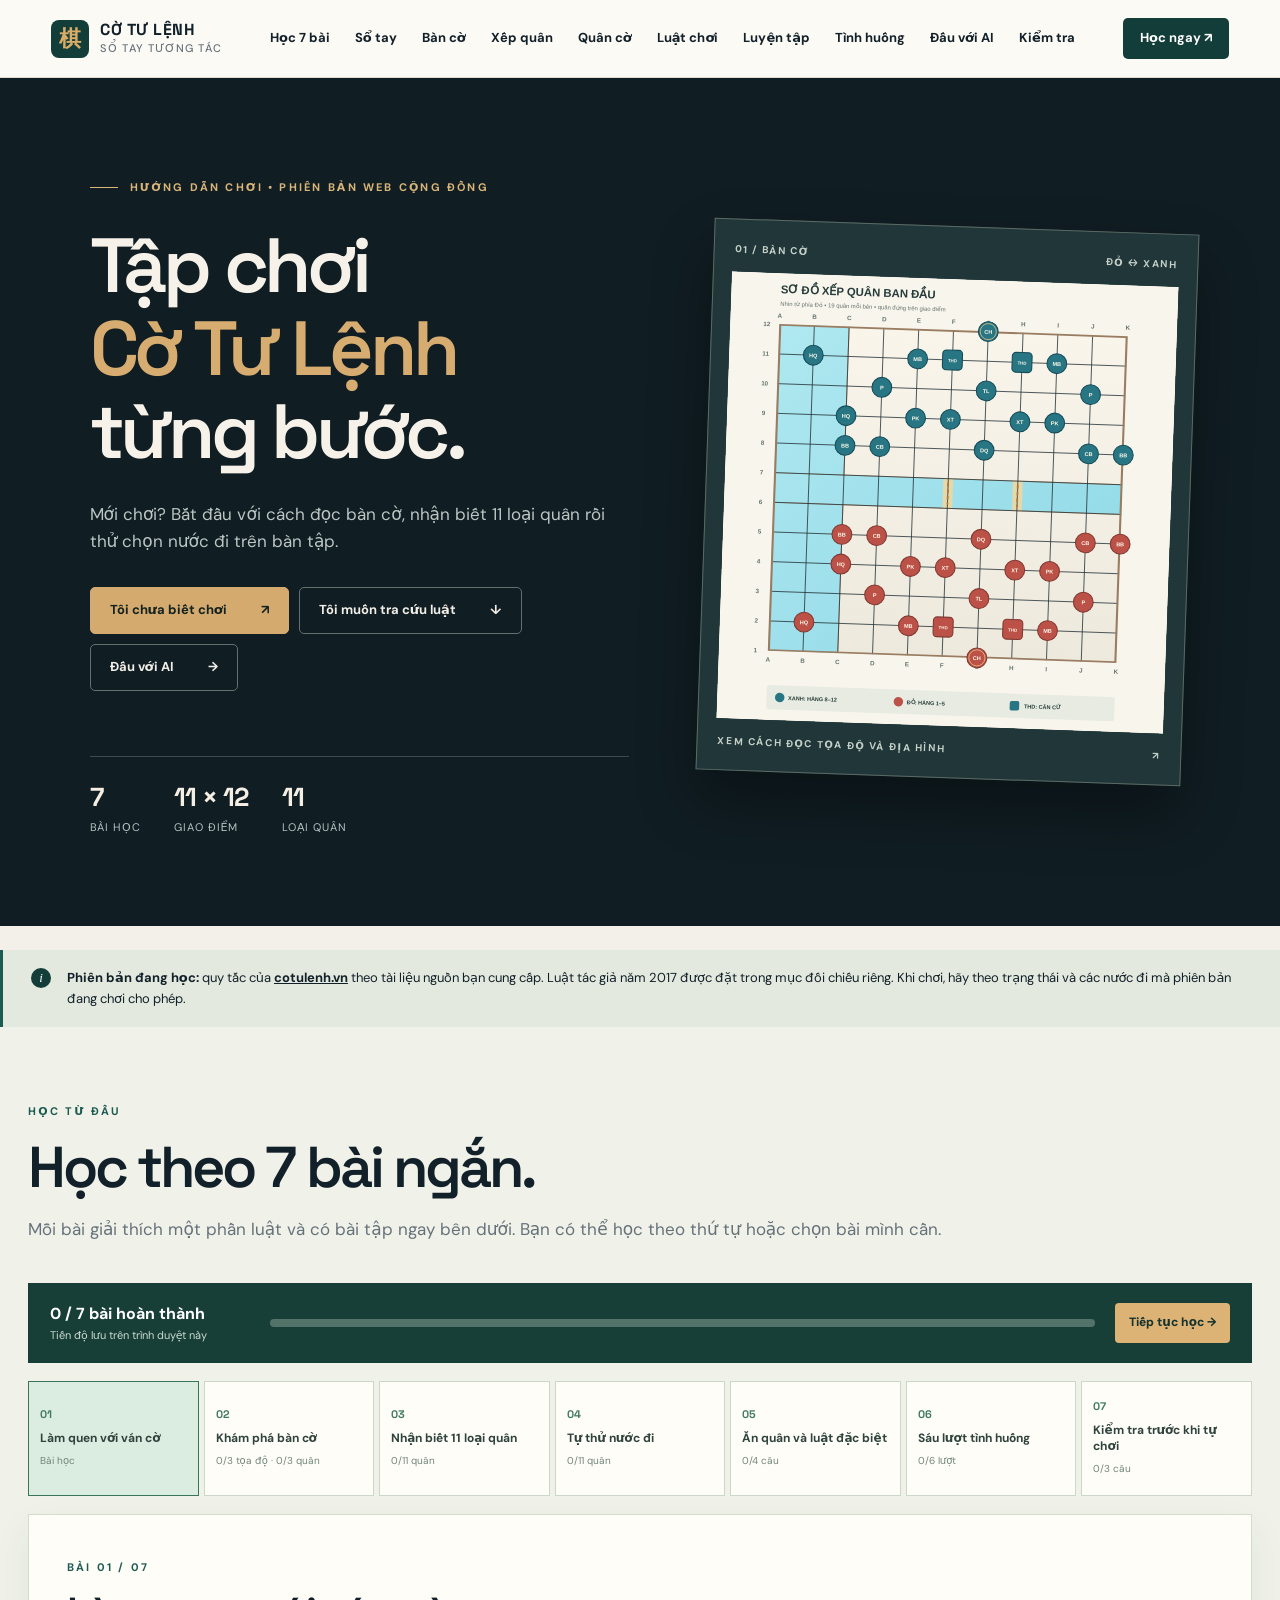
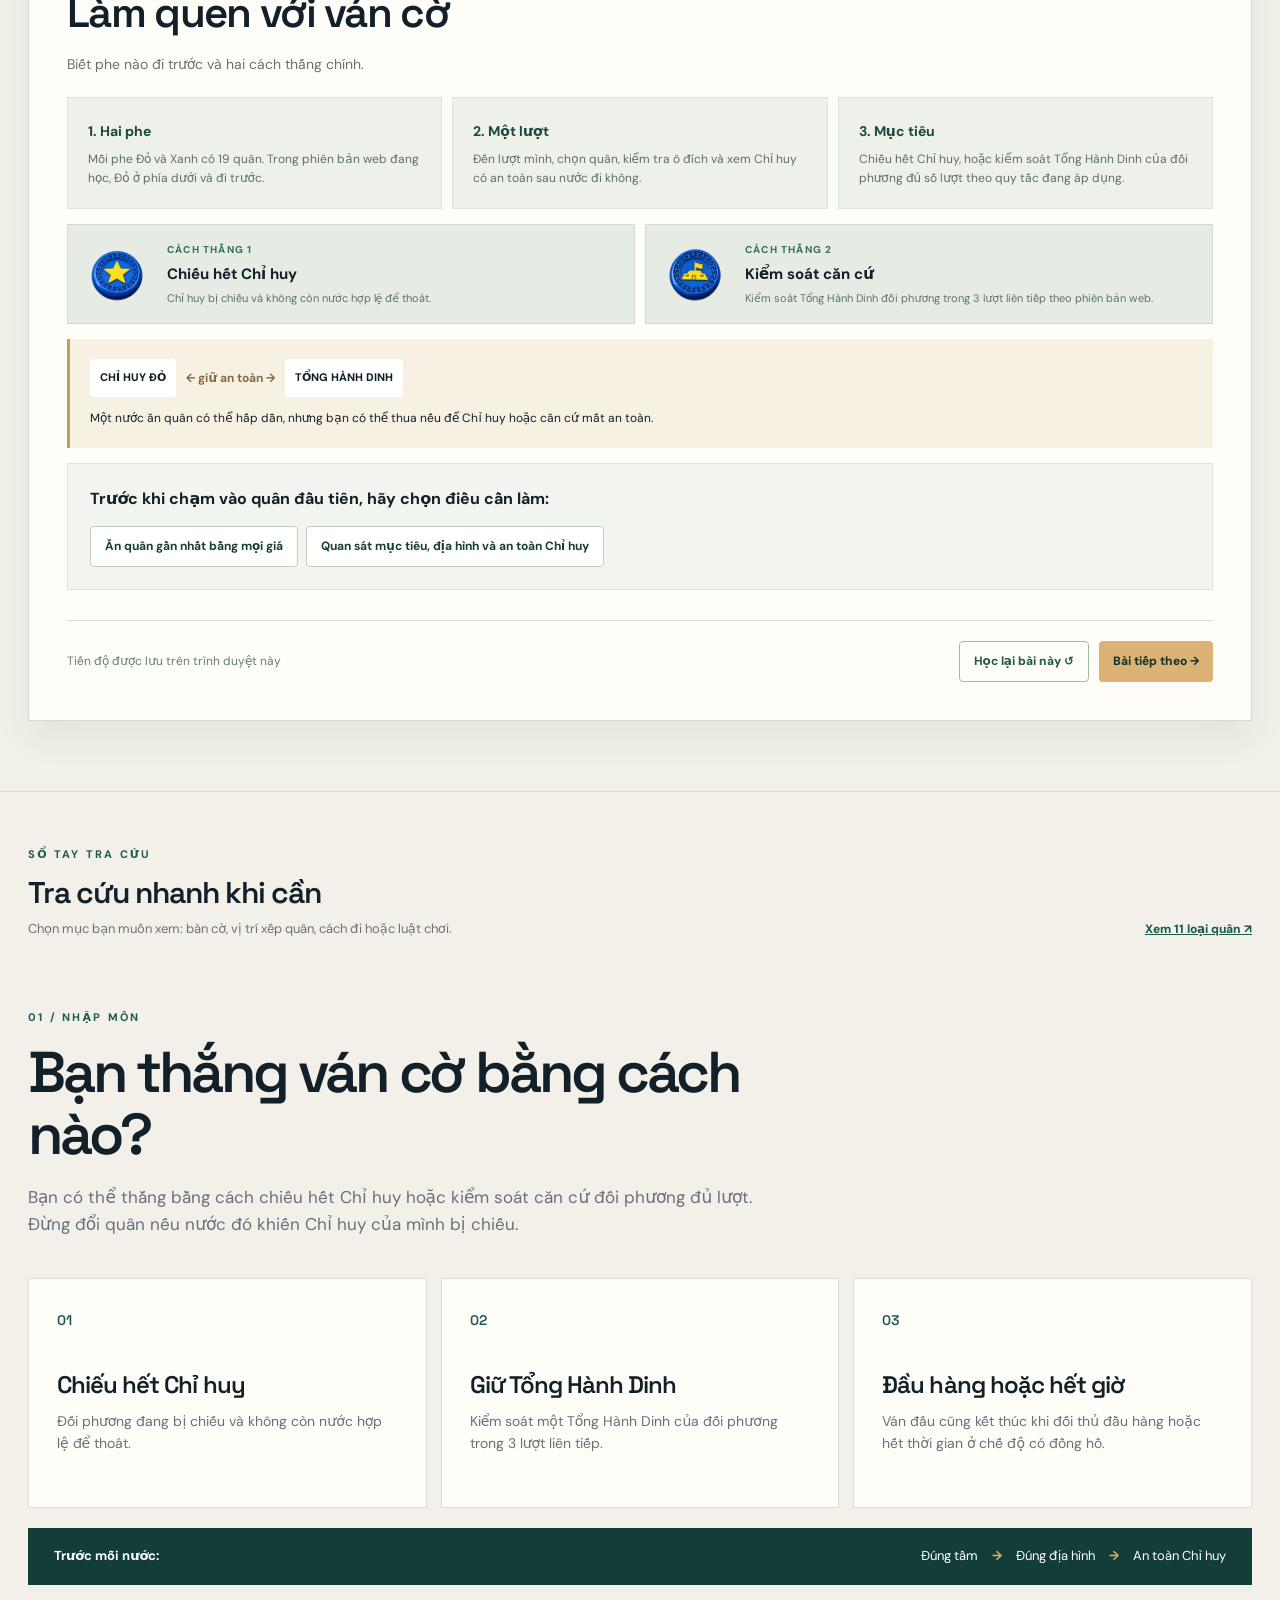
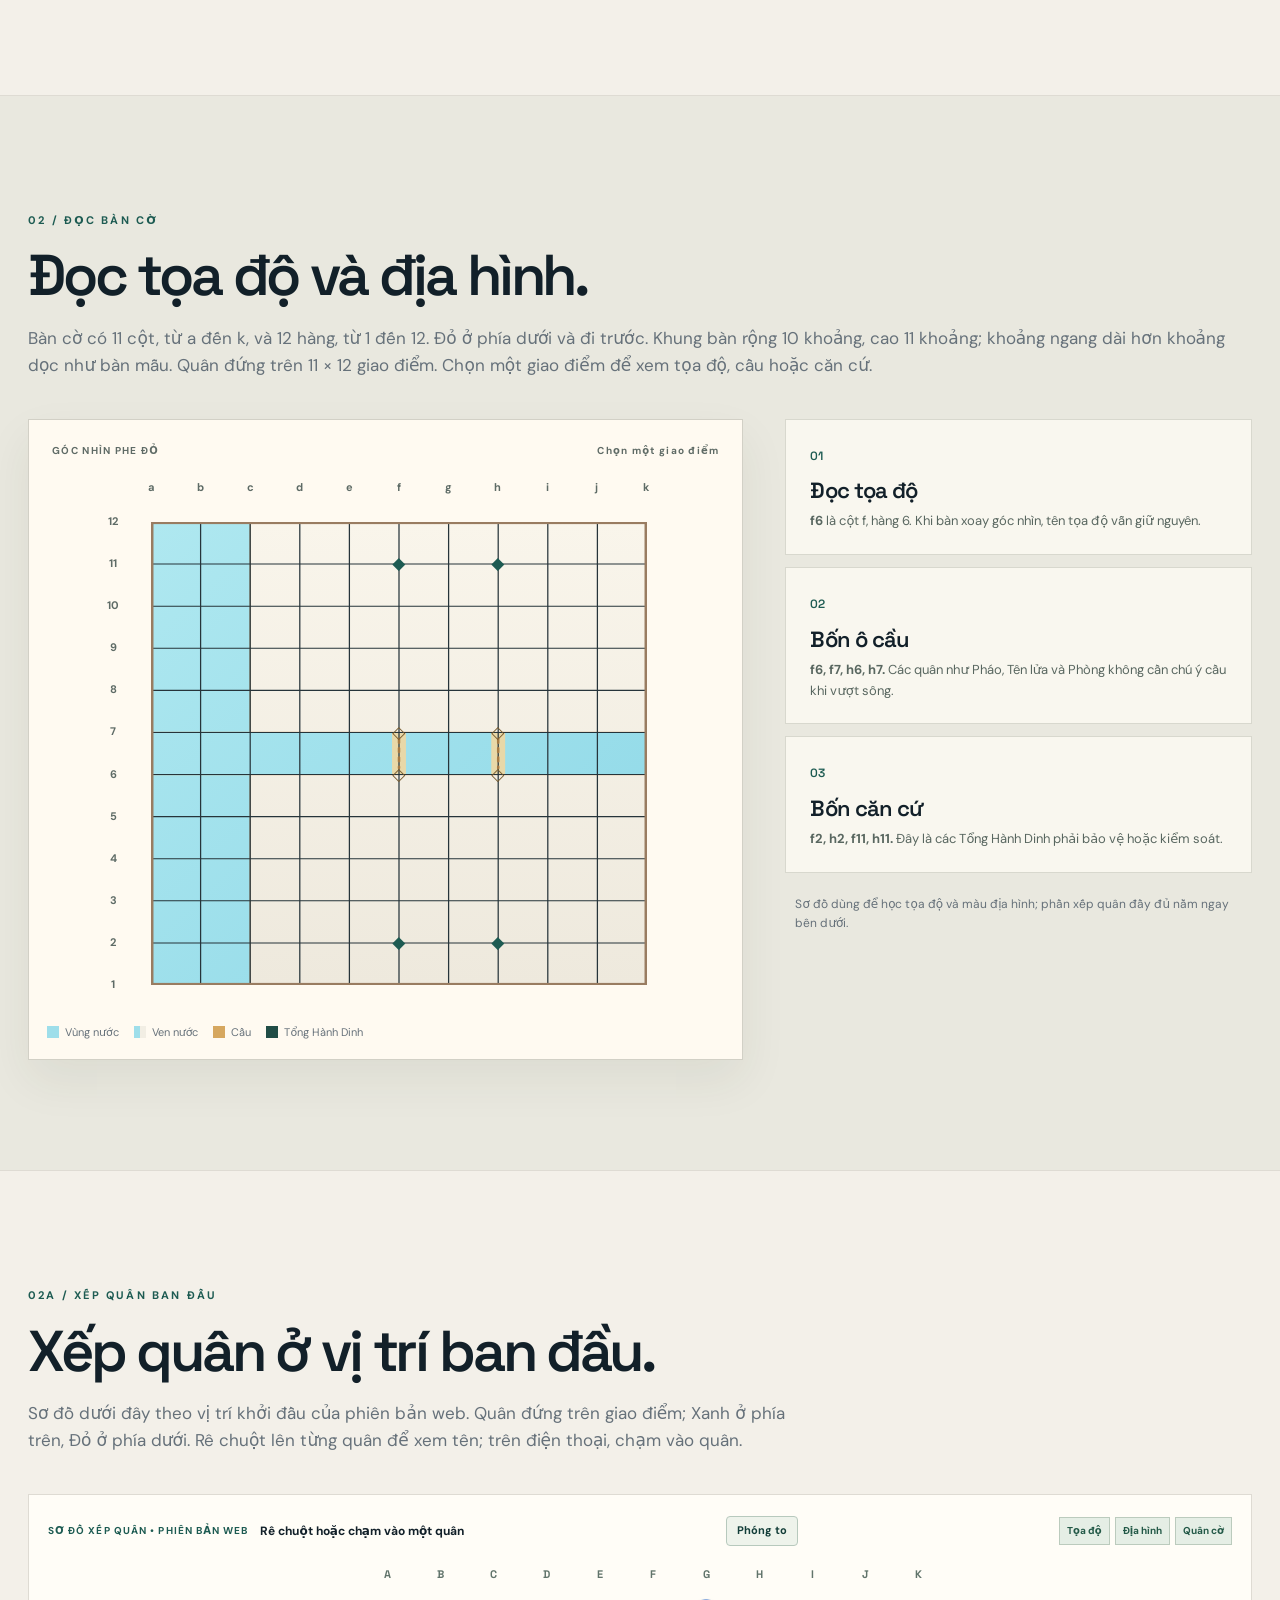
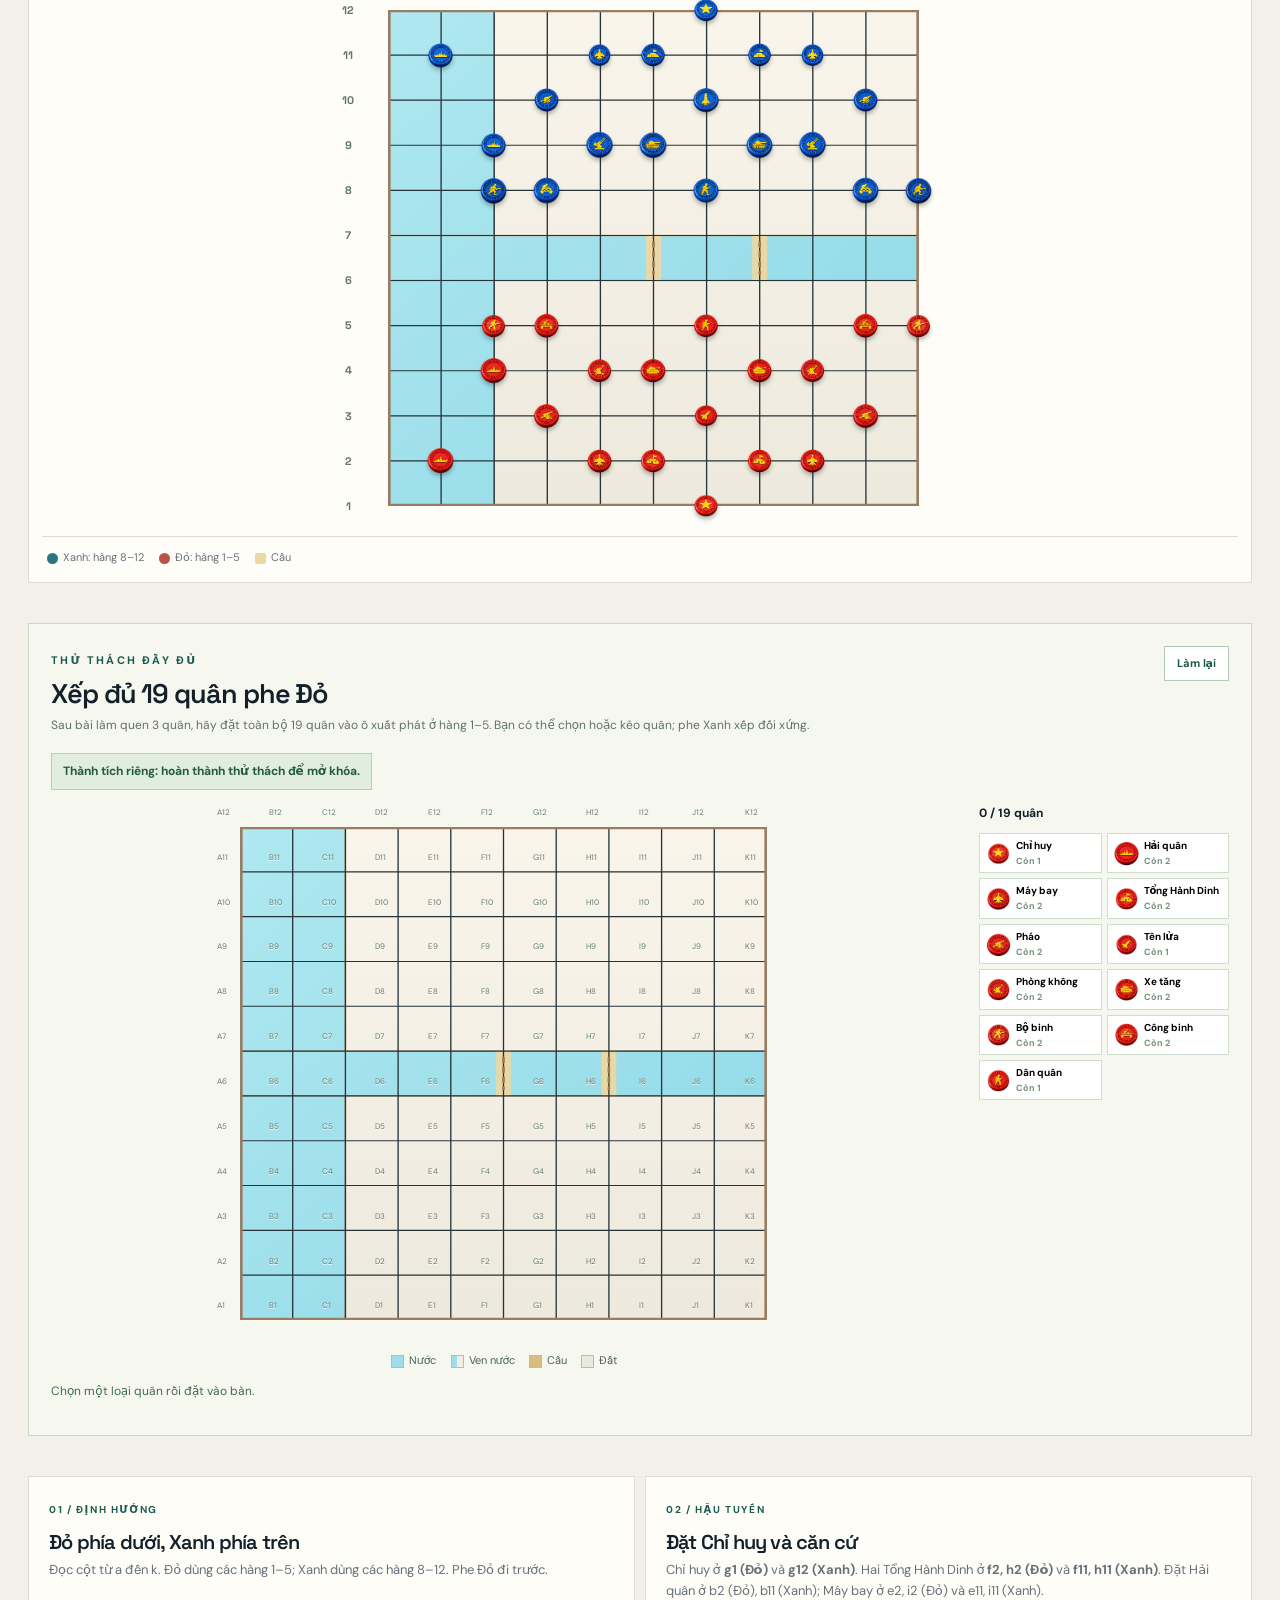
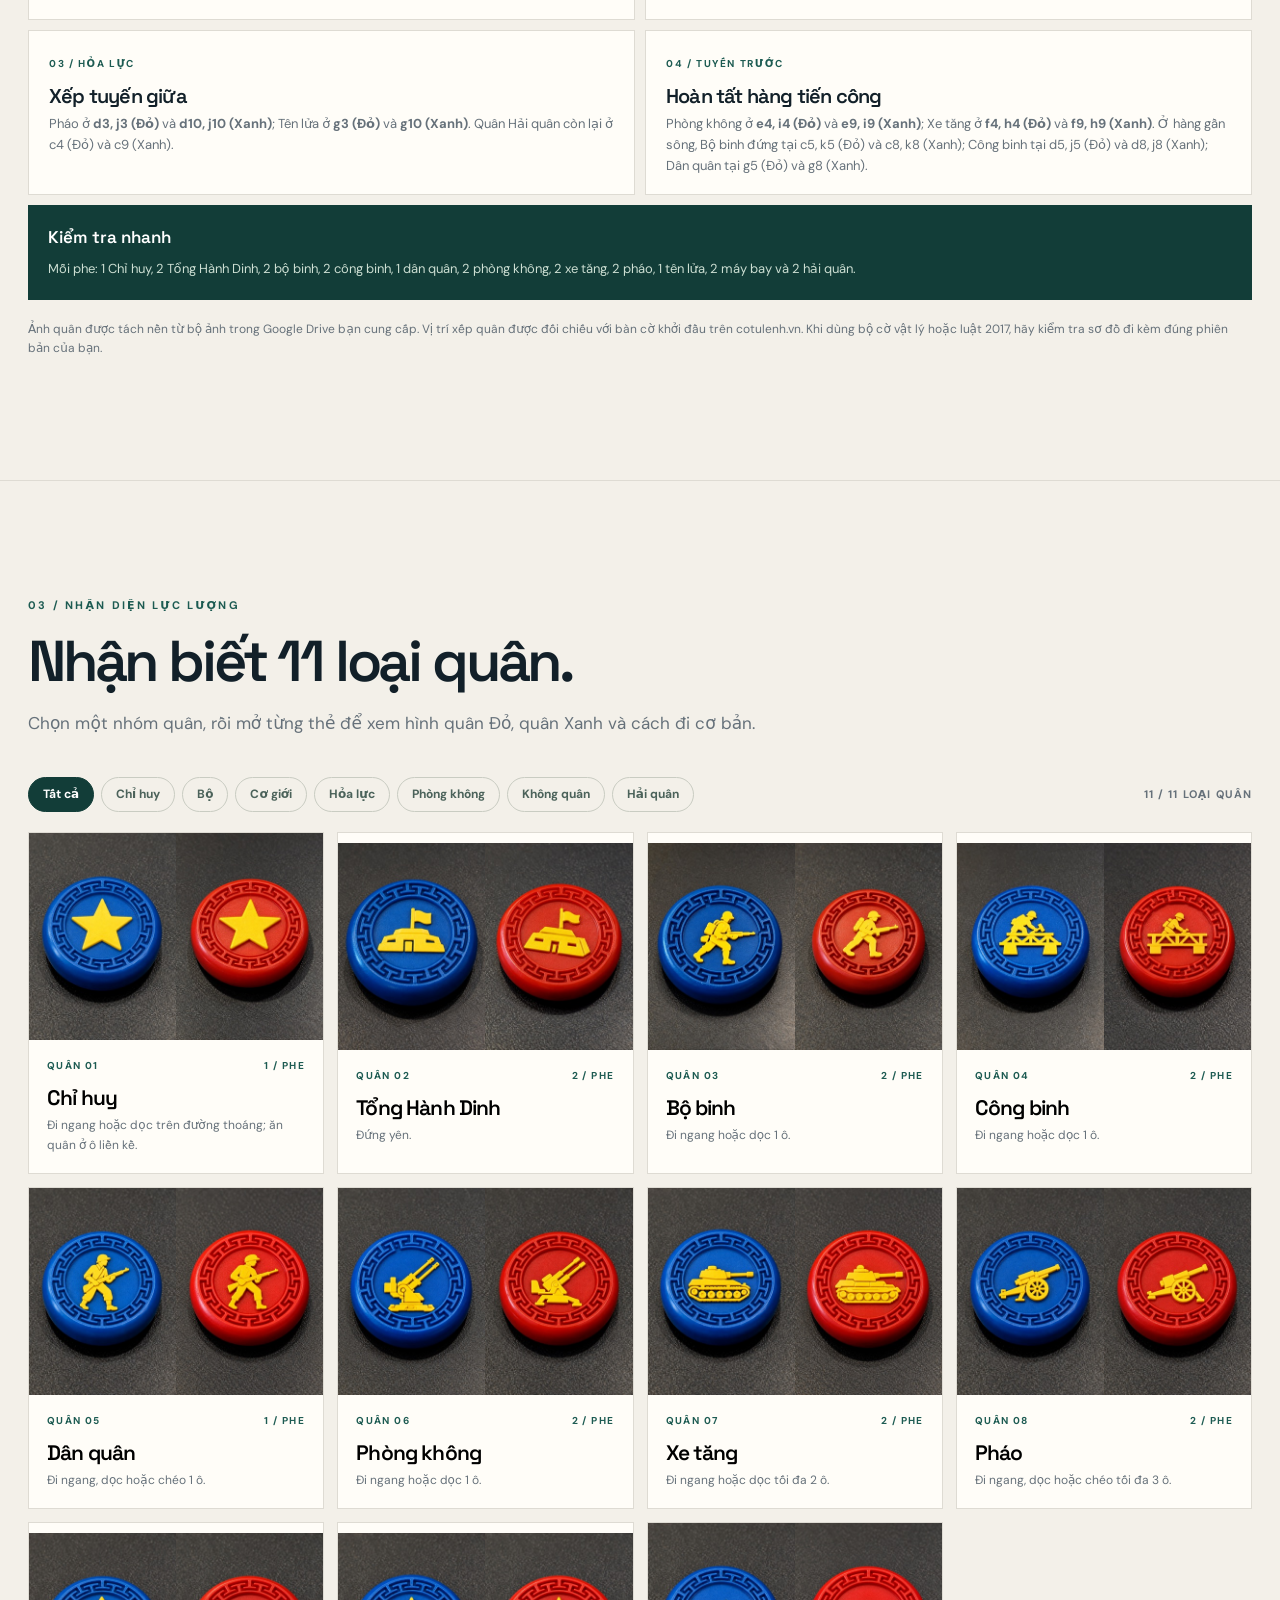
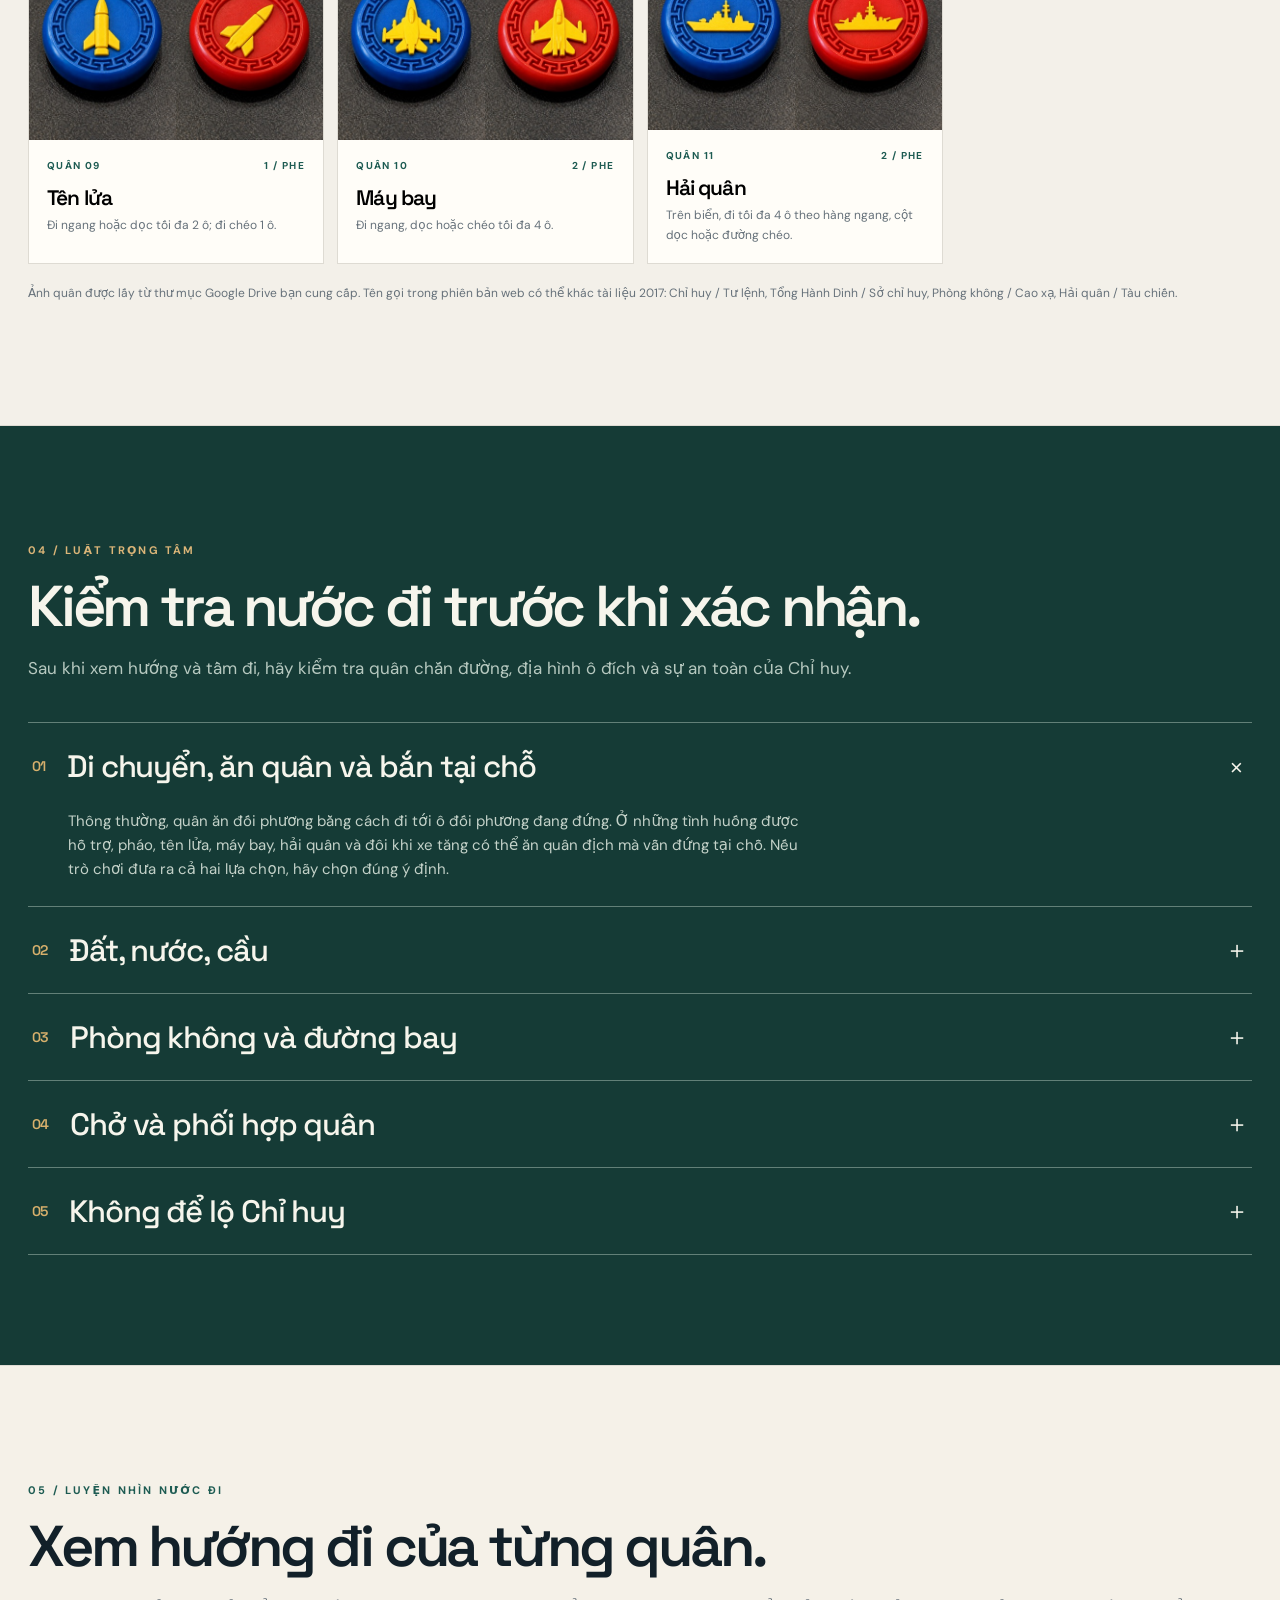
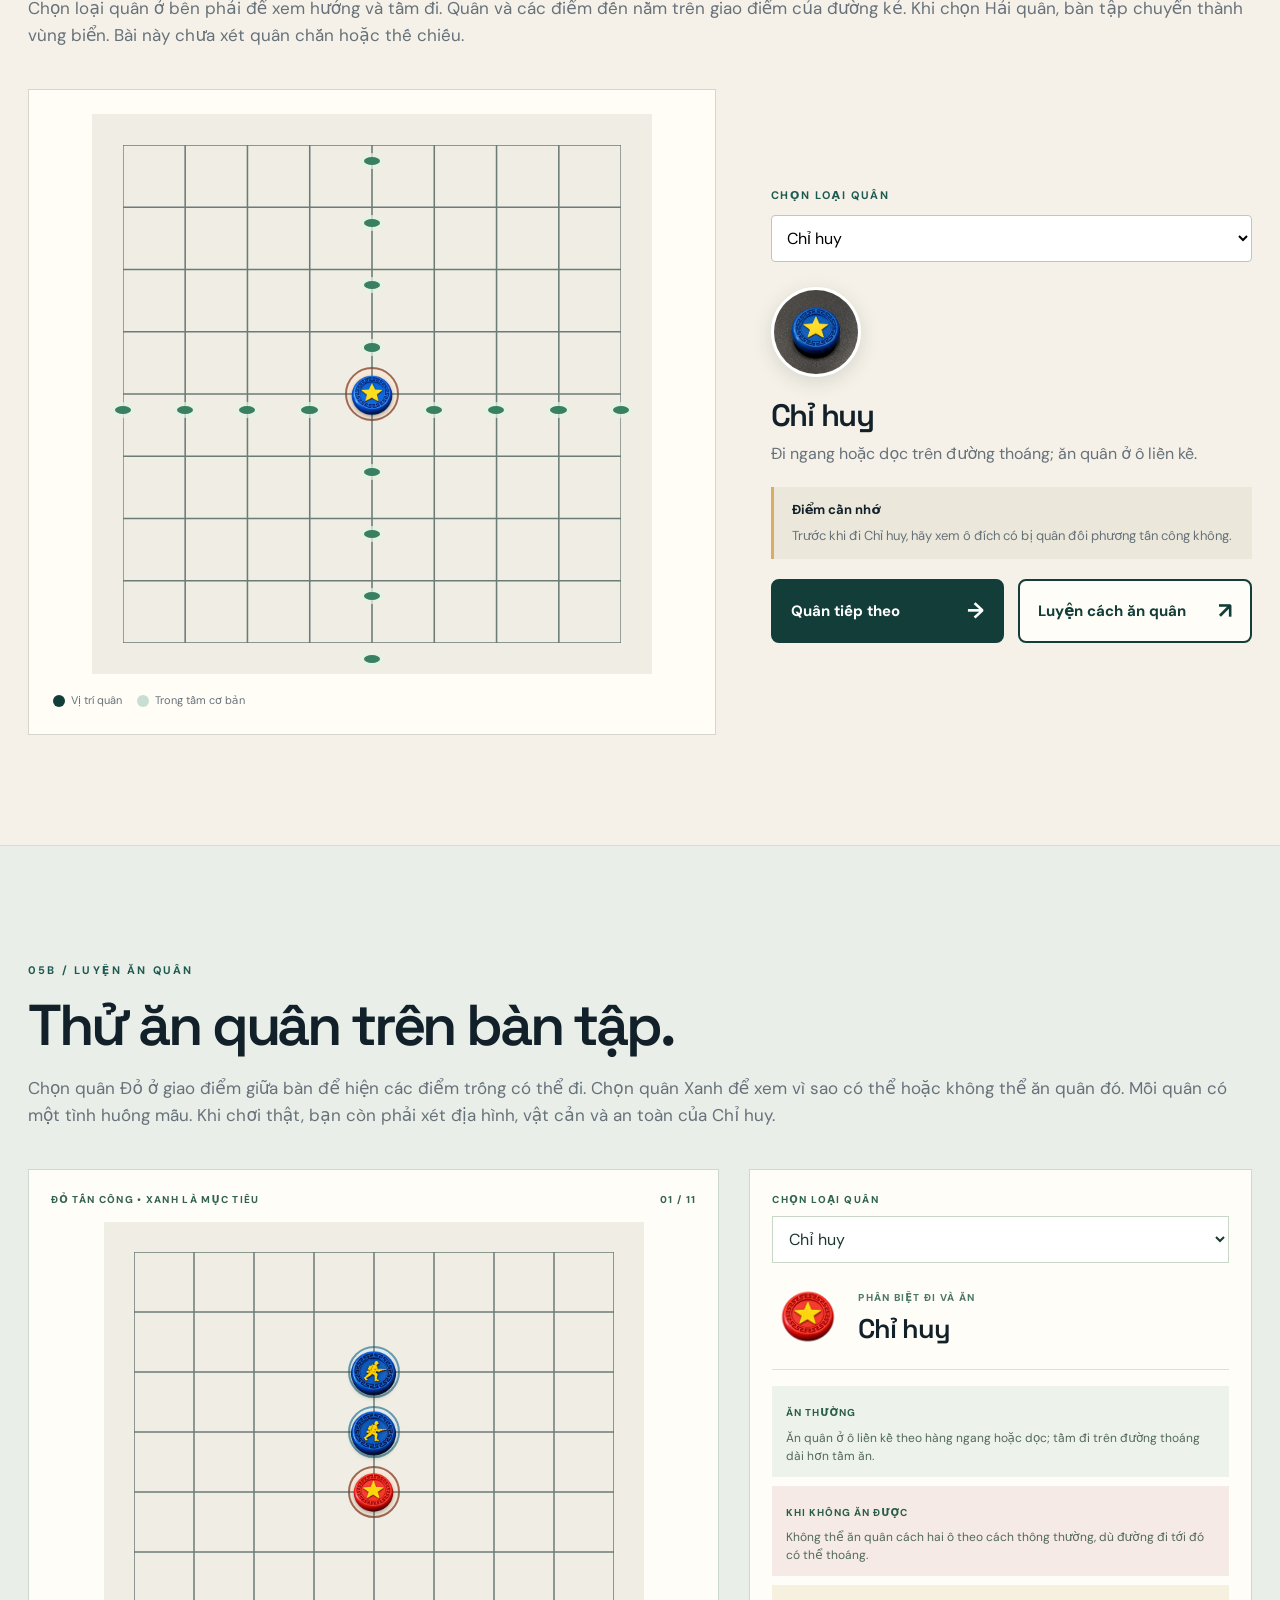
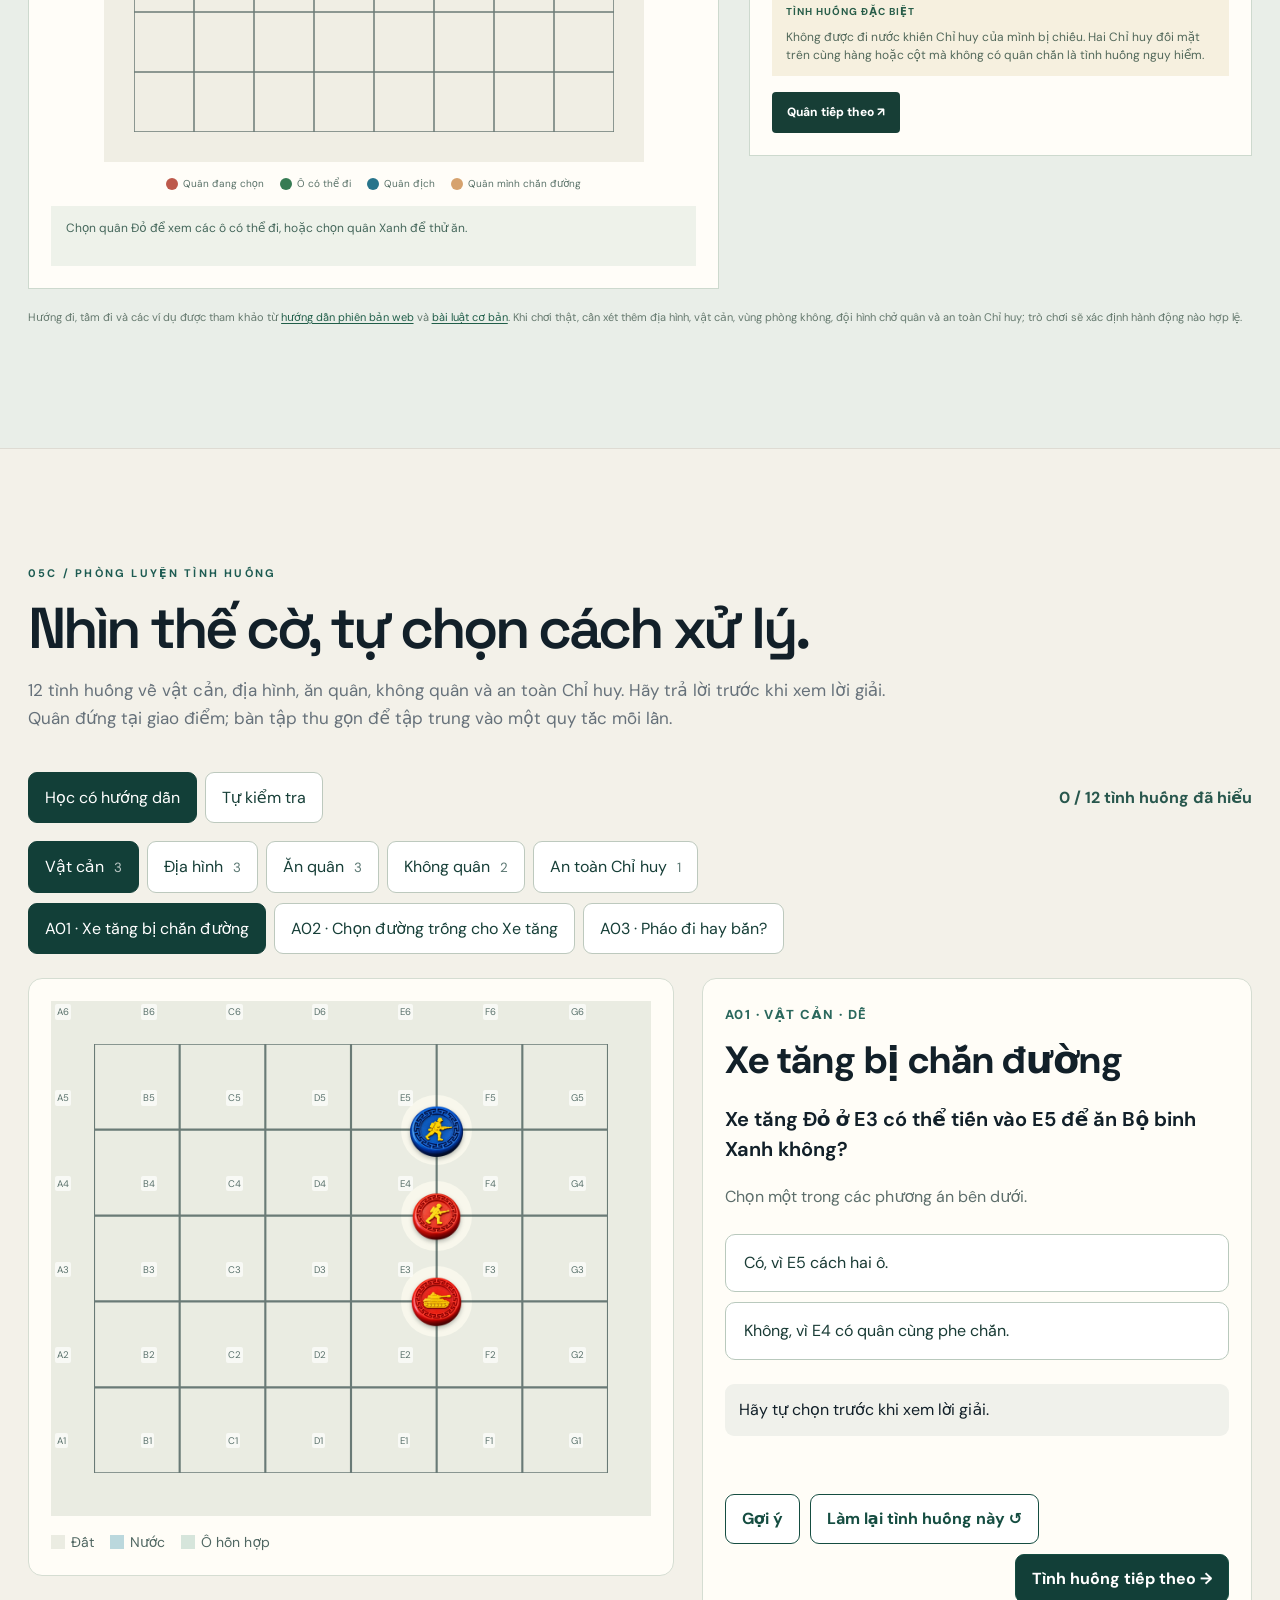
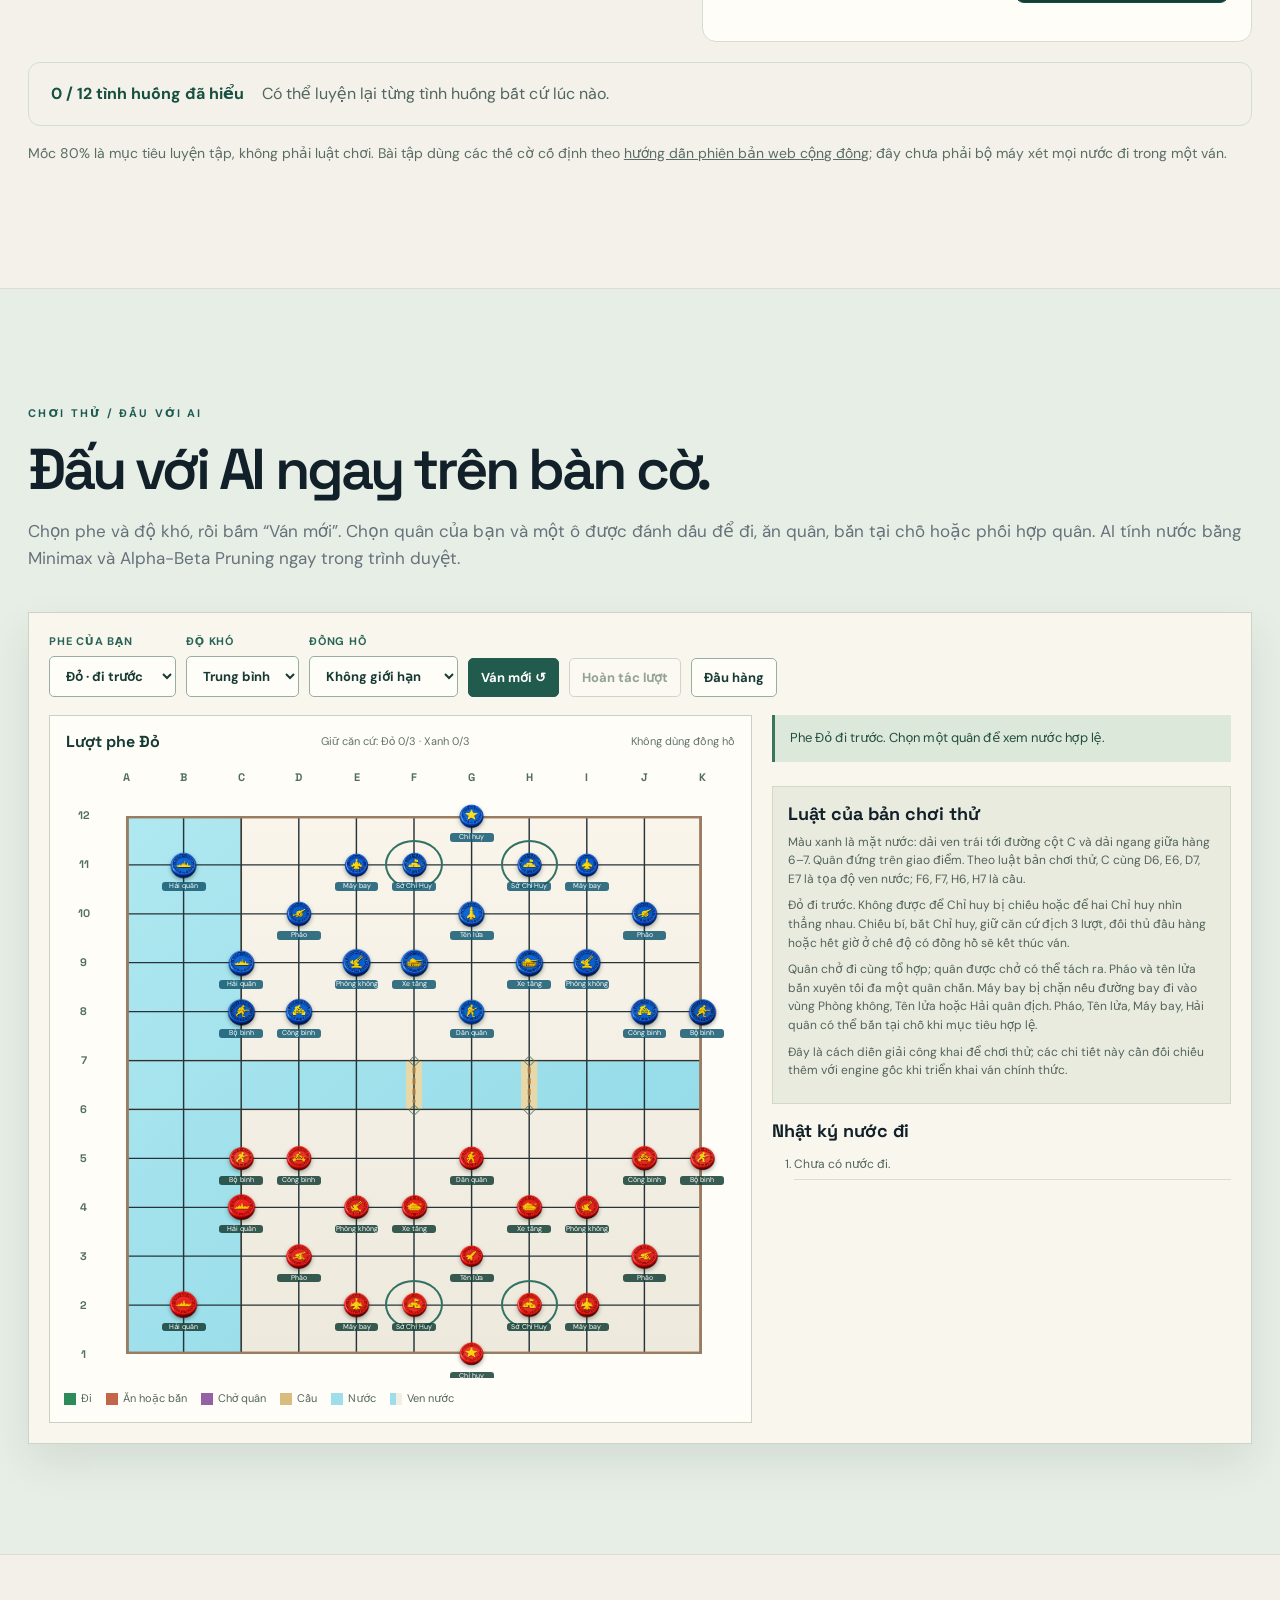
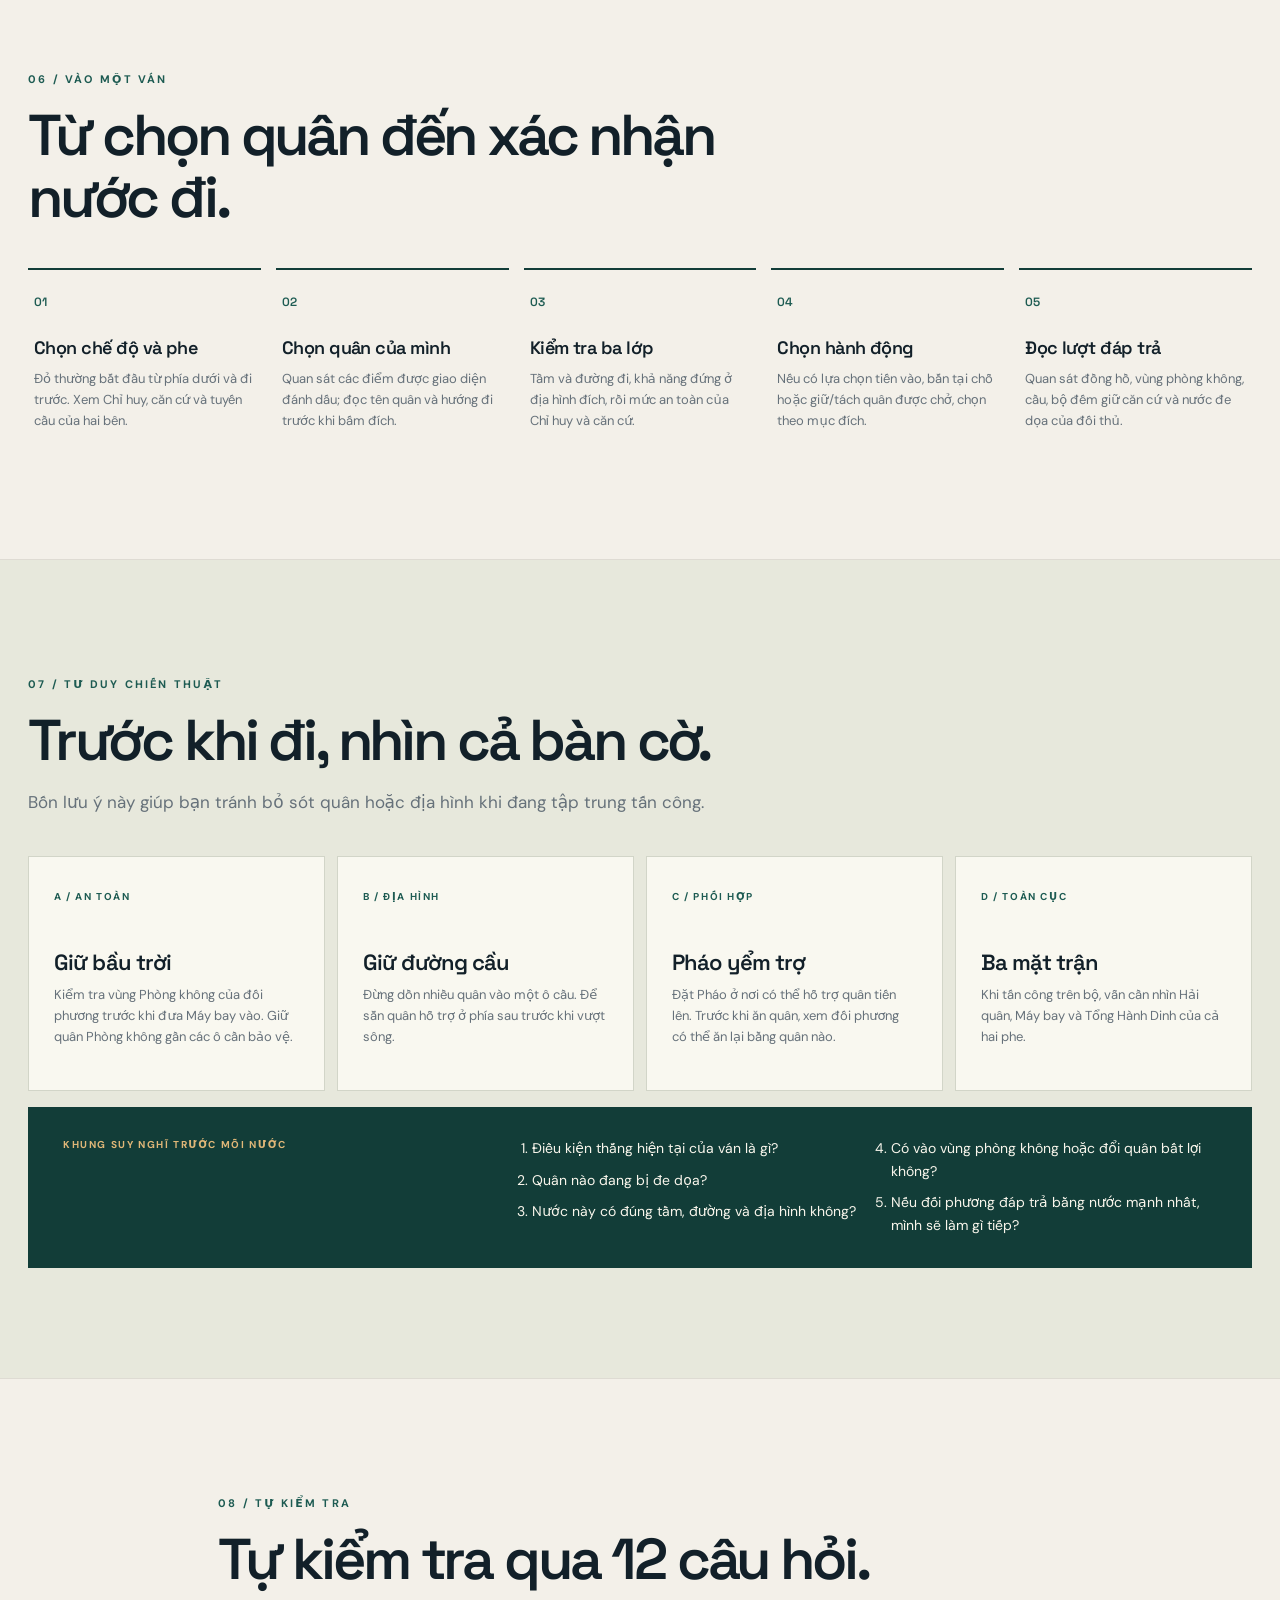
==== commit 01172a7f: "Add visitor analytics scaffold and current site updates" ====
--- a/index.html
+++ b/index.html
@@ -7,17 +7,24 @@
   <link rel="icon" type="image/svg+xml" href="assets/favicon.svg">
   <meta name="description" content="Hướng dẫn Cờ Tư Lệnh dễ theo dõi: bàn cờ, 11 loại quân, luật đặc biệt, bài luyện và kiểm tra kiến thức.">
   <title>Học Cờ Tư Lệnh — Từ bàn cờ đến nước đi</title>
-  <link rel="stylesheet" href="styles.css?v=practice-actions-1">
-  <link rel="stylesheet" href="guided.css?v=progress-3">
+  <link rel="stylesheet" href="styles.css?v=board-6">
+  <link rel="stylesheet" href="guided.css?v=board-6">
   <link rel="stylesheet" href="capture.css">
   <link rel="stylesheet" href="scenarios/scenario.css">
-  <script src="script.js?v=naval-board-1" defer></script>
-  <script src="guided.js?v=progress-3" defer></script>
+  <link rel="stylesheet" href="intersection-boards.css?v=1">
+  <link rel="stylesheet" href="play/play.css?v=board-6">
+  <script src="script.js?v=board-6" defer></script>
+  <script src="guided.js?v=intersections-1" defer></script>
   <script src="capture.js?v=naval-board-1" defer></script>
   <script src="scenarios/scenario-data.js" defer></script>
   <script src="scenarios/scenario-engine.js" defer></script>
   <script src="scenarios/scenario-progress.js" defer></script>
   <script src="scenarios/scenario-ui.js" defer></script>
+  <script src="play/engine.js?v=board-6" defer></script>
+  <script src="play/ai.js?v=board-6" defer></script>
+  <script src="play/ui.js?v=board-6" defer></script>
+  <script src="analytics/config.js" defer></script>
+  <script src="analytics/client.js" defer></script>
 </head>
 <body>
   <a class="skip" href="#main">Bỏ qua menu</a>
@@ -25,15 +32,15 @@
     <a class="logo" href="#dau-trang" aria-label="Về đầu trang"><span class="logo-mark">棋</span><span>CỜ TƯ LỆNH<small>Sổ tay tương tác</small></span></a>
     <button class="menu-toggle" id="menuToggle" aria-controls="siteNav" aria-expanded="false">☰ <span>Mục lục</span></button>
     <nav id="siteNav" aria-label="Nội dung học">
-      <a href="#hoc-tung-buoc">Học 7 bài</a><a href="#tra-cuu">Sổ tay</a><a href="#ban-co">Bàn cờ</a><a href="#xep-quan">Xếp quân</a><a href="#quan-co">Quân cờ</a><a href="#luat-choi">Luật chơi</a><a href="#luyen-tap">Luyện tập</a><a href="#phong-tinh-huong">Tình huống</a><a href="#kiem-tra">Kiểm tra</a>
+      <a href="#hoc-tung-buoc">Học 7 bài</a><a href="#tra-cuu">Sổ tay</a><a href="#ban-co">Bàn cờ</a><a href="#xep-quan">Xếp quân</a><a href="#quan-co">Quân cờ</a><a href="#luat-choi">Luật chơi</a><a href="#luyen-tap">Luyện tập</a><a href="#phong-tinh-huong">Tình huống</a><a href="#dau-voi-ai">Đấu với AI</a><a href="#kiem-tra">Kiểm tra</a>
     </nav>
     <a class="top-cta" href="#hoc-tung-buoc">Học ngay <span aria-hidden="true">↗</span></a>
   </header>
 
   <main id="main">
     <section class="hero" id="dau-trang">
-      <div class="hero-copy"><p class="eyebrow"><span class="eyebrow-line"></span> HƯỚNG DẪN CHƠI • PHIÊN BẢN WEB CỘNG ĐỒNG</p><h1>Tập chơi<br><em>Cờ Tư Lệnh</em><br>từng bước.</h1><p class="hero-lead">Mới chơi? Bắt đầu với cách đọc bàn cờ, nhận biết 11 loại quân rồi thử chọn nước đi trên bàn tập.</p><div class="hero-actions"><a class="button primary" href="#hoc-tung-buoc">Tôi chưa biết chơi <span>↗</span></a><a class="button ghost" href="#tra-cuu">Tôi muốn tra cứu luật <span>↓</span></a></div><div class="hero-meta"><span><strong>7</strong> bài học</span><span><strong>11 × 12</strong> ô cờ</span><span><strong>11</strong> loại quân</span></div></div>
-      <div class="hero-art"><div class="hero-art-head"><span>01 / BÀN CỜ</span><span>ĐỎ ↔ XANH</span></div><img src="assets/ban-co.png" alt="Minh họa bàn Cờ Tư Lệnh 11 cột và 12 hàng" loading="eager"><div class="hero-art-foot"><span>Xem cách đọc tọa độ và địa hình</span><span>↗</span></div></div>
+      <div class="hero-copy"><p class="eyebrow"><span class="eyebrow-line"></span> HƯỚNG DẪN CHƠI • PHIÊN BẢN WEB CỘNG ĐỒNG</p><h1>Tập chơi<br><em>Cờ Tư Lệnh</em><br>từng bước.</h1><p class="hero-lead">Mới chơi? Bắt đầu với cách đọc bàn cờ, nhận biết 11 loại quân rồi thử chọn nước đi trên bàn tập.</p><div class="hero-actions"><a class="button primary" href="#hoc-tung-buoc">Tôi chưa biết chơi <span>↗</span></a><a class="button ghost" href="#tra-cuu">Tôi muốn tra cứu luật <span>↓</span></a><a class="button ghost" href="#dau-voi-ai">Đấu với AI <span>→</span></a></div><div class="hero-meta"><span><strong>7</strong> bài học</span><span><strong>11 × 12</strong> giao điểm</span><span><strong>11</strong> loại quân</span></div></div>
+      <div class="hero-art"><div class="hero-art-head"><span>01 / BÀN CỜ</span><span>ĐỎ ↔ XANH</span></div><img src="assets/so-do-xep-quan-ban-dau.svg" alt="Sơ đồ Cờ Tư Lệnh 11 cột, 12 hàng và 19 quân mỗi phe" loading="eager"><div class="hero-art-foot"><span>Xem cách đọc tọa độ và địa hình</span><span>↗</span></div></div>
     </section>
 
     <div class="notice"><span class="notice-icon">i</span><p><strong>Phiên bản đang học:</strong> quy tắc của <a href="https://www.cotulenh.vn/guide" target="_blank" rel="noopener noreferrer">cotulenh.vn</a> theo tài liệu nguồn bạn cung cấp. Luật tác giả năm 2017 được đặt trong mục đối chiếu riêng. Khi chơi, hãy theo trạng thái và các nước đi mà phiên bản đang chơi cho phép.</p></div>
@@ -49,18 +56,18 @@
 
     <section class="section" id="bat-dau"><div class="section-heading"><span class="kicker">01 / NHẬP MÔN</span><h2>Bạn thắng ván cờ bằng cách nào?</h2><p>Bạn có thể thắng bằng cách chiếu hết Chỉ huy hoặc kiểm soát căn cứ đối phương đủ lượt. Đừng đổi quân nếu nước đó khiến Chỉ huy của mình bị chiếu.</p></div><div class="goal-grid"><article class="goal-card"><span class="goal-num">01</span><h3>Chiếu hết Chỉ huy</h3><p>Đối phương đang bị chiếu và không còn nước hợp lệ để thoát.</p></article><article class="goal-card"><span class="goal-num">02</span><h3>Giữ Tổng Hành Dinh</h3><p>Kiểm soát một Tổng Hành Dinh của đối phương trong 3 lượt liên tiếp.</p></article><article class="goal-card"><span class="goal-num">03</span><h3>Đầu hàng hoặc hết giờ</h3><p>Ván đấu cũng kết thúc khi đối thủ đầu hàng hoặc hết thời gian ở chế độ có đồng hồ.</p></article></div><div class="rule-strip"><strong>Trước mỗi nước:</strong><span>Đúng tầm</span><b>→</b><span>Đúng địa hình</span><b>→</b><span>An toàn Chỉ huy</span></div></section>
 
-    <section class="section board-section" id="ban-co"><div class="section-heading"><span class="kicker">02 / ĐỌC BÀN CỜ</span><h2>Đọc tọa độ và địa hình.</h2><p>Bàn cờ có 11 cột, từ a đến k, và 12 hàng, từ 1 đến 12. Đỏ ở phía dưới và đi trước. Chọn một ô để xem tọa độ, cầu hoặc căn cứ.</p></div><div class="board-layout"><div class="board-panel"><div class="board-toolbar"><span>GÓC NHÌN PHE ĐỎ</span><span id="boardStatus" aria-live="polite">Chọn một ô cờ</span></div><div class="board-grid" id="boardGrid" role="grid" aria-label="Sơ đồ tọa độ bàn Cờ Tư Lệnh"></div><div class="board-legend"><span><i class="legend-water"></i> Vùng nước</span><span><i class="legend-bridge"></i> Cầu</span><span><i class="legend-hq"></i> Tổng Hành Dinh</span></div></div><div class="board-notes"><div class="note-block"><span class="note-icon">01</span><h3>Đọc tọa độ</h3><p><strong>f6</strong> là cột f, hàng 6. Khi bàn xoay góc nhìn, tên tọa độ vẫn giữ nguyên.</p></div><div class="note-block"><span class="note-icon">02</span><h3>Bốn ô cầu</h3><p><strong>f6, f7, h6, h7.</strong> Các quân như Pháo, Tên lửa và Phòng không cần chú ý cầu khi vượt sông.</p></div><div class="note-block"><span class="note-icon">03</span><h3>Bốn căn cứ</h3><p><strong>f2, h2, f11, h11.</strong> Đây là các Tổng Hành Dinh phải bảo vệ hoặc kiểm soát.</p></div><div class="micro-note">Sơ đồ này dùng để học tọa độ, không thay thế bản đồ địa hình hoặc sơ đồ xếp quân đầy đủ của trò chơi.</div></div></div></section>
+    <section class="section board-section" id="ban-co"><div class="section-heading"><span class="kicker">02 / ĐỌC BÀN CỜ</span><h2>Đọc tọa độ và địa hình.</h2><p>Bàn cờ có 11 cột, từ a đến k, và 12 hàng, từ 1 đến 12. Đỏ ở phía dưới và đi trước. Khung bàn rộng 10 khoảng, cao 11 khoảng; khoảng ngang dài hơn khoảng dọc như bàn mẫu. Quân đứng trên 11 × 12 giao điểm. Chọn một giao điểm để xem tọa độ, cầu hoặc căn cứ.</p></div><div class="board-layout"><div class="board-panel"><div class="board-toolbar"><span>GÓC NHÌN PHE ĐỎ</span><span id="boardStatus" aria-live="polite">Chọn một giao điểm</span></div><div class="board-grid" id="boardGrid" role="grid" aria-label="Sơ đồ tọa độ bàn Cờ Tư Lệnh"></div><div class="board-legend"><span><i class="legend-water"></i> Vùng nước</span><span><i class="legend-mixed"></i> Ven nước</span><span><i class="legend-bridge"></i> Cầu</span><span><i class="legend-hq"></i> Tổng Hành Dinh</span></div></div><div class="board-notes"><div class="note-block"><span class="note-icon">01</span><h3>Đọc tọa độ</h3><p><strong>f6</strong> là cột f, hàng 6. Khi bàn xoay góc nhìn, tên tọa độ vẫn giữ nguyên.</p></div><div class="note-block"><span class="note-icon">02</span><h3>Bốn ô cầu</h3><p><strong>f6, f7, h6, h7.</strong> Các quân như Pháo, Tên lửa và Phòng không cần chú ý cầu khi vượt sông.</p></div><div class="note-block"><span class="note-icon">03</span><h3>Bốn căn cứ</h3><p><strong>f2, h2, f11, h11.</strong> Đây là các Tổng Hành Dinh phải bảo vệ hoặc kiểm soát.</p></div><div class="micro-note">Sơ đồ dùng để học tọa độ và màu địa hình; phần xếp quân đầy đủ nằm ngay bên dưới.</div></div></div></section>
 
-    <section class="section setup-section" id="xep-quan"><div class="section-heading"><span class="kicker">02A / XẾP QUÂN BAN ĐẦU</span><h2>Xếp quân ở vị trí ban đầu.</h2><p>Sơ đồ dưới đây theo vị trí khởi đầu của phiên bản web. Xanh ở phía trên, Đỏ ở phía dưới. Rê chuột lên từng quân để xem tên; trên điện thoại, chạm vào quân.</p></div><div class="setup-layout"><div class="setup-board-wrap"><div class="setup-board-head"><span>SƠ ĐỒ XẾP QUÂN • PHIÊN BẢN WEB</span><strong id="setupPieceInfo" aria-live="polite">Rê chuột hoặc chạm vào một quân</strong><button id="setupZoom" class="setup-zoom" type="button" aria-pressed="false">Phóng to</button></div><div class="setup-board-scroll"><div class="setup-board" id="setupBoard" role="grid" aria-label="Sơ đồ xếp quân ban đầu với ảnh quân 3D"></div></div><div class="setup-board-foot"><span><i class="setup-swatch blue"></i> Xanh: hàng 8–12</span><span><i class="setup-swatch red"></i> Đỏ: hàng 1–5</span><span><i class="setup-swatch bridge"></i> Cầu</span></div></div><div class="setup-guide"><div class="setup-step"><span>01 / ĐỊNH HƯỚNG</span><h3>Đỏ phía dưới, Xanh phía trên</h3><p>Đọc cột từ a đến k. Đỏ dùng các hàng 1–5; Xanh dùng các hàng 8–12. Phe Đỏ đi trước.</p></div><div class="setup-step"><span>02 / HẬU TUYẾN</span><h3>Đặt Chỉ huy và căn cứ</h3><p>Chỉ huy ở <b>g1 (Đỏ)</b> và <b>g12 (Xanh)</b>. Hai Tổng Hành Dinh ở <b>f2, h2 (Đỏ)</b> và <b>f11, h11 (Xanh)</b>. Đặt Hải quân ở b2 (Đỏ), b11 (Xanh); Máy bay ở e2, i2 (Đỏ) và e11, i11 (Xanh).</p></div><div class="setup-step"><span>03 / HỎA LỰC</span><h3>Xếp tuyến giữa</h3><p>Pháo ở <b>d3, j3 (Đỏ)</b> và <b>d10, j10 (Xanh)</b>; Tên lửa ở <b>g3 (Đỏ)</b> và <b>g10 (Xanh)</b>. Quân Hải quân còn lại ở c4 (Đỏ) và c9 (Xanh).</p></div><div class="setup-step"><span>04 / TUYẾN TRƯỚC</span><h3>Hoàn tất hàng tiến công</h3><p>Phòng không ở <b>e4, i4 (Đỏ)</b> và <b>e9, i9 (Xanh)</b>; Xe tăng ở <b>f4, h4 (Đỏ)</b> và <b>f9, h9 (Xanh)</b>. Ở hàng gần sông, Bộ binh đứng tại c5, k5 (Đỏ) và c8, k8 (Xanh); Công binh tại d5, j5 (Đỏ) và d8, j8 (Xanh); Dân quân tại g5 (Đỏ) và g8 (Xanh).</p></div><div class="setup-check"><strong>Kiểm tra nhanh</strong><p>Mỗi phe: 1 Chỉ huy, 2 Tổng Hành Dinh, 2 bộ binh, 2 công binh, 1 dân quân, 2 phòng không, 2 xe tăng, 2 pháo, 1 tên lửa, 2 máy bay và 2 hải quân.</p></div></div></div><p class="section-footnote">Ảnh quân được tách nền từ bộ ảnh trong Google Drive bạn cung cấp. Vị trí xếp quân được đối chiếu với bàn cờ khởi đầu trên cotulenh.vn. Khi dùng bộ cờ vật lý hoặc luật 2017, hãy kiểm tra sơ đồ đi kèm đúng phiên bản của bạn.</p></section>
+    <section class="section setup-section" id="xep-quan"><div class="section-heading"><span class="kicker">02A / XẾP QUÂN BAN ĐẦU</span><h2>Xếp quân ở vị trí ban đầu.</h2><p>Sơ đồ dưới đây theo vị trí khởi đầu của phiên bản web. Quân đứng trên giao điểm; Xanh ở phía trên, Đỏ ở phía dưới. Rê chuột lên từng quân để xem tên; trên điện thoại, chạm vào quân.</p></div><div class="setup-layout"><div class="setup-board-wrap"><div class="setup-board-head"><span>SƠ ĐỒ XẾP QUÂN • PHIÊN BẢN WEB</span><strong id="setupPieceInfo" aria-live="polite">Rê chuột hoặc chạm vào một quân</strong><button id="setupZoom" class="setup-zoom" type="button" aria-pressed="false">Phóng to</button></div><div class="setup-board-scroll"><div class="setup-board" id="setupBoard" role="grid" aria-label="Sơ đồ xếp quân ban đầu với ảnh quân 3D"></div></div><div class="setup-board-foot"><span><i class="setup-swatch blue"></i> Xanh: hàng 8–12</span><span><i class="setup-swatch red"></i> Đỏ: hàng 1–5</span><span><i class="setup-swatch bridge"></i> Cầu</span></div></div><div class="setup-guide"><div class="setup-step"><span>01 / ĐỊNH HƯỚNG</span><h3>Đỏ phía dưới, Xanh phía trên</h3><p>Đọc cột từ a đến k. Đỏ dùng các hàng 1–5; Xanh dùng các hàng 8–12. Phe Đỏ đi trước.</p></div><div class="setup-step"><span>02 / HẬU TUYẾN</span><h3>Đặt Chỉ huy và căn cứ</h3><p>Chỉ huy ở <b>g1 (Đỏ)</b> và <b>g12 (Xanh)</b>. Hai Tổng Hành Dinh ở <b>f2, h2 (Đỏ)</b> và <b>f11, h11 (Xanh)</b>. Đặt Hải quân ở b2 (Đỏ), b11 (Xanh); Máy bay ở e2, i2 (Đỏ) và e11, i11 (Xanh).</p></div><div class="setup-step"><span>03 / HỎA LỰC</span><h3>Xếp tuyến giữa</h3><p>Pháo ở <b>d3, j3 (Đỏ)</b> và <b>d10, j10 (Xanh)</b>; Tên lửa ở <b>g3 (Đỏ)</b> và <b>g10 (Xanh)</b>. Quân Hải quân còn lại ở c4 (Đỏ) và c9 (Xanh).</p></div><div class="setup-step"><span>04 / TUYẾN TRƯỚC</span><h3>Hoàn tất hàng tiến công</h3><p>Phòng không ở <b>e4, i4 (Đỏ)</b> và <b>e9, i9 (Xanh)</b>; Xe tăng ở <b>f4, h4 (Đỏ)</b> và <b>f9, h9 (Xanh)</b>. Ở hàng gần sông, Bộ binh đứng tại c5, k5 (Đỏ) và c8, k8 (Xanh); Công binh tại d5, j5 (Đỏ) và d8, j8 (Xanh); Dân quân tại g5 (Đỏ) và g8 (Xanh).</p></div><div class="setup-check"><strong>Kiểm tra nhanh</strong><p>Mỗi phe: 1 Chỉ huy, 2 Tổng Hành Dinh, 2 bộ binh, 2 công binh, 1 dân quân, 2 phòng không, 2 xe tăng, 2 pháo, 1 tên lửa, 2 máy bay và 2 hải quân.</p></div></div></div><p class="section-footnote">Ảnh quân được tách nền từ bộ ảnh trong Google Drive bạn cung cấp. Vị trí xếp quân được đối chiếu với bàn cờ khởi đầu trên cotulenh.vn. Khi dùng bộ cờ vật lý hoặc luật 2017, hãy kiểm tra sơ đồ đi kèm đúng phiên bản của bạn.</p></section>
 
     <section class="section" id="quan-co"><div class="section-heading"><span class="kicker">03 / NHẬN DIỆN LỰC LƯỢNG</span><h2>Nhận biết 11 loại quân.</h2><p>Chọn một nhóm quân, rồi mở từng thẻ để xem hình quân Đỏ, quân Xanh và cách đi cơ bản.</p></div><div class="unit-controls"><div class="filter-row" id="unitFilters" role="group" aria-label="Lọc nhóm quân"></div><span class="result-count" id="unitCount"></span></div><div class="unit-grid" id="unitGrid"></div><p class="section-footnote">Ảnh quân được lấy từ thư mục Google Drive bạn cung cấp. Tên gọi trong phiên bản web có thể khác tài liệu 2017: Chỉ huy / Tư lệnh, Tổng Hành Dinh / Sở chỉ huy, Phòng không / Cao xạ, Hải quân / Tàu chiến.</p></section>
 
     <section class="section rules-section" id="luat-choi"><div class="section-heading"><span class="kicker">04 / LUẬT TRỌNG TÂM</span><h2>Kiểm tra nước đi trước khi xác nhận.</h2><p>Sau khi xem hướng và tầm đi, hãy kiểm tra quân chắn đường, địa hình ô đích và sự an toàn của Chỉ huy.</p></div><div class="rules-list"><details open><summary><span class="rule-number">01</span><span>Di chuyển, ăn quân và bắn tại chỗ</span><span class="plus">＋</span></summary><div class="rule-content"><p>Thông thường, quân ăn đối phương bằng cách đi tới ô đối phương đang đứng. Ở những tình huống được hỗ trợ, pháo, tên lửa, máy bay, hải quân và đôi khi xe tăng có thể ăn quân địch mà vẫn đứng tại chỗ. Nếu trò chơi đưa ra cả hai lựa chọn, hãy chọn đúng ý định.</p></div></details><details><summary><span class="rule-number">02</span><span>Đất, nước, cầu</span><span class="plus">＋</span></summary><div class="rule-content"><p>Quân bộ không dừng trên ô nước thường; hải quân hoạt động ở nước hoặc ô hỗn hợp. Pháo, phòng không và tên lửa cần lưu ý tuyến cầu khi vượt sông. Máy bay có thể bay qua nước nhưng không hạ xuống nước thường theo mô tả phiên bản web.</p></div></details><details><summary><span class="rule-number">03</span><span>Phòng không và đường bay</span><span class="plus">＋</span></summary><div class="rule-content"><p>Phòng không tạo vùng kiểm soát gần; tên lửa và hải quân cũng ảnh hưởng tới máy bay. Máy bay vượt được vật cản không có nghĩa là an toàn. Xem cả đường bay và vị trí đích.</p></div></details><details><summary><span class="rule-number">04</span><span>Chở và phối hợp quân</span><span class="plus">＋</span></summary><div class="rule-content"><p>Xe tăng có thể chở Chỉ huy, bộ binh hoặc dân quân; công binh hỗ trợ các quân nặng phù hợp. Máy bay và hải quân có các tổ hợp chở quân riêng. Khi các quân đi cùng nhau, quân chở quyết định cách di chuyển; khi tách ra, mỗi quân đi theo luật của mình. Hệ thống xác nhận tổ hợp nào hợp lệ.</p></div></details><details><summary><span class="rule-number">05</span><span>Không để lộ Chỉ huy</span><span class="plus">＋</span></summary><div class="rule-content"><p>Không được đi nước khiến Chỉ huy của mình bị chiếu. Hai Chỉ huy đối mặt trên cùng hàng hoặc cột, không có quân chắn, là tình huống phải kiểm tra. Đừng dời quân che chắn khi chưa nhìn thấy toàn bộ đường tấn công.</p></div></details></div></section>
 
-    <section class="section practice-section" id="luyen-tap"><div class="section-heading"><span class="kicker">05 / LUYỆN NHÌN NƯỚC ĐI</span><h2>Xem hướng đi của từng quân.</h2><p>Chọn loại quân ở bên phải để xem hướng và tầm đi. Khi chọn Hải quân, bàn tập chuyển thành vùng biển. Bài này chưa xét quân chắn hoặc thế chiếu.</p></div><div class="practice-layout"><div class="practice-board"><div class="practice-grid" id="practiceGrid" aria-label="Lưới minh họa tầm đi"></div><div class="practice-legend"><span><i class="origin-dot"></i> Vị trí quân</span><span><i class="reach-dot"></i> Trong tầm cơ bản</span><span id="practiceSeaLegend" hidden><i class="sea-dot"></i> Vùng biển</span></div></div><div class="practice-info"><label for="practiceSelect">CHỌN LOẠI QUÂN</label><select id="practiceSelect"></select><div class="practice-piece" id="practicePiece"></div><h3 id="practiceTitle"></h3><p id="practiceMove"></p><div class="tip-box"><strong>Điểm cần nhớ</strong><p id="practiceTip"></p></div><div class="practice-actions"><button class="practice-action practice-action-next" id="nextPiece" type="button"><span>Quân tiếp theo</span><span aria-hidden="true">→</span></button><a class="practice-action practice-action-capture" href="#luyen-an-quan"><span>Luyện cách ăn quân</span><span aria-hidden="true">↗</span></a></div></div></div></section>
+    <section class="section practice-section" id="luyen-tap"><div class="section-heading"><span class="kicker">05 / LUYỆN NHÌN NƯỚC ĐI</span><h2>Xem hướng đi của từng quân.</h2><p>Chọn loại quân ở bên phải để xem hướng và tầm đi. Quân và các điểm đến nằm trên giao điểm của đường kẻ. Khi chọn Hải quân, bàn tập chuyển thành vùng biển. Bài này chưa xét quân chắn hoặc thế chiếu.</p></div><div class="practice-layout"><div class="practice-board"><div class="practice-grid" id="practiceGrid" aria-label="Lưới minh họa tầm đi"></div><div class="practice-legend"><span><i class="origin-dot"></i> Vị trí quân</span><span><i class="reach-dot"></i> Trong tầm cơ bản</span><span id="practiceSeaLegend" hidden><i class="sea-dot"></i> Vùng biển</span></div></div><div class="practice-info"><label for="practiceSelect">CHỌN LOẠI QUÂN</label><select id="practiceSelect"></select><div class="practice-piece" id="practicePiece"></div><h3 id="practiceTitle"></h3><p id="practiceMove"></p><div class="tip-box"><strong>Điểm cần nhớ</strong><p id="practiceTip"></p></div><div class="practice-actions"><button class="practice-action practice-action-next" id="nextPiece" type="button"><span>Quân tiếp theo</span><span aria-hidden="true">→</span></button><a class="practice-action practice-action-capture" href="#luyen-an-quan"><span>Luyện cách ăn quân</span><span aria-hidden="true">↗</span></a></div></div></div></section>
 
     <section class="section capture-section" id="luyen-an-quan">
-      <div class="section-heading"><span class="kicker">05B / LUYỆN ĂN QUÂN</span><h2>Thử ăn quân trên bàn tập.</h2><p>Chọn quân Đỏ ở giữa để hiện các ô trống có thể đi. Chọn quân Xanh để xem vì sao có thể hoặc không thể ăn quân đó. Mỗi quân có một tình huống mẫu. Khi chơi thật, bạn còn phải xét địa hình, vật cản và an toàn của Chỉ huy.</p></div>
+      <div class="section-heading"><span class="kicker">05B / LUYỆN ĂN QUÂN</span><h2>Thử ăn quân trên bàn tập.</h2><p>Chọn quân Đỏ ở giao điểm giữa bàn để hiện các điểm trống có thể đi. Chọn quân Xanh để xem vì sao có thể hoặc không thể ăn quân đó. Mỗi quân có một tình huống mẫu. Khi chơi thật, bạn còn phải xét địa hình, vật cản và an toàn của Chỉ huy.</p></div>
       <div class="capture-layout">
         <div class="capture-board-card"><div class="capture-toolbar"><span>ĐỎ TẤN CÔNG • XANH LÀ MỤC TIÊU</span><span id="captureScenarioCount">01 / 11</span></div><div id="captureGrid" class="capture-grid" aria-label="Bàn tập chọn mục tiêu ăn quân"></div><div class="capture-legend"><span><i class="capture-dot origin"></i>Quân đang chọn</span><span><i class="capture-dot move"></i>Ô có thể đi</span><span><i class="capture-dot enemy"></i>Quân địch</span><span><i class="capture-dot friendly"></i>Quân mình chắn đường</span></div><p id="captureFeedback" class="capture-feedback" role="status">Chọn quân Đỏ để hiện các ô có thể đi.</p></div>
         <div class="capture-info"><label for="captureSelect">CHỌN LOẠI QUÂN</label><select id="captureSelect"></select><div class="capture-piece-title"><img id="capturePieceImage" alt=""><div><span>PHÂN BIỆT ĐI VÀ ĂN</span><h3 id="capturePieceName"></h3></div></div><div class="capture-facts"><div><strong>ĂN THƯỜNG</strong><p id="captureNormal"></p></div><div><strong>KHI KHÔNG ĂN ĐƯỢC</strong><p id="captureCannot"></p></div><div><strong>TÌNH HUỐNG ĐẶC BIỆT</strong><p id="captureSpecial"></p></div></div><button type="button" id="captureNext">Quân tiếp theo <span>↗</span></button></div>
@@ -69,13 +76,22 @@
     </section>
 
     <section class="section scenario-section" id="phong-tinh-huong">
-      <div class="section-heading"><span class="kicker">05C / PHÒNG LUYỆN TÌNH HUỐNG</span><h2>Nhìn thế cờ, tự chọn cách xử lý.</h2><p>12 tình huống về vật cản, địa hình, ăn quân, không quân và an toàn Chỉ huy. Hãy trả lời trước khi xem lời giải. Bàn tập thu gọn để tập trung vào một quy tắc mỗi lần.</p></div>
+      <div class="section-heading"><span class="kicker">05C / PHÒNG LUYỆN TÌNH HUỐNG</span><h2>Nhìn thế cờ, tự chọn cách xử lý.</h2><p>12 tình huống về vật cản, địa hình, ăn quân, không quân và an toàn Chỉ huy. Hãy trả lời trước khi xem lời giải. Quân đứng tại giao điểm; bàn tập thu gọn để tập trung vào một quy tắc mỗi lần.</p></div>
       <div class="scenario-room" id="scenarioRoom">
         <div class="scenario-top"><div id="scenarioModes" class="scenario-modes" role="group" aria-label="Chế độ luyện tập"></div><span id="scenarioProgress" class="scenario-progress"></span></div>
         <div id="scenarioCategories" class="scenario-categories" role="group" aria-label="Chủ đề tình huống"></div><div id="scenarioList" class="scenario-list" aria-label="Các tình huống trong chủ đề"></div>
         <div class="scenario-layout"><div class="scenario-board-card"><div id="scenarioBoard" class="scenario-board" role="group"></div><div id="scenarioLegend" class="scenario-legend"></div></div>
           <div class="scenario-question-card"><span id="scenarioEyebrow" class="scenario-eyebrow"></span><h3 id="scenarioTitle"></h3><p id="scenarioQuestion" class="scenario-question"></p><p id="scenarioInstruction" class="scenario-instruction"></p><div id="scenarioOptions" class="scenario-options"></div><div id="scenarioFeedback" class="scenario-feedback" role="status" aria-live="polite"></div><p id="scenarioHintText" class="scenario-hint-text"></p><div class="scenario-actions"><button type="button" id="scenarioHint">Gợi ý</button><button type="button" id="scenarioReset">Làm lại tình huống này ↺</button><button type="button" id="scenarioNext">Tình huống tiếp theo →</button></div><p id="scenarioStatus" role="status" class="scenario-note"></p></div></div>
         <div id="scenarioSummary" class="scenario-summary" aria-live="polite"></div><p class="scenario-note">Mốc 80% là mục tiêu luyện tập, không phải luật chơi. Bài tập dùng các thế cờ cố định theo <a href="https://www.cotulenh.vn/guide" target="_blank" rel="noopener noreferrer">hướng dẫn phiên bản web cộng đồng</a>; đây chưa phải bộ máy xét mọi nước đi trong một ván.</p>
+      </div>
+    </section>
+
+    <section class="section ai-section" id="dau-voi-ai">
+      <div class="section-heading"><span class="kicker">CHƠI THỬ / ĐẤU VỚI AI</span><h2>Đấu với AI ngay trên bàn cờ.</h2><p>Chọn phe và độ khó, rồi bấm “Ván mới”. Chọn quân của bạn và một ô được đánh dấu để đi, ăn quân, bắn tại chỗ hoặc phối hợp quân. AI tính nước bằng Minimax và Alpha-Beta Pruning ngay trong trình duyệt.</p></div>
+      <div class="ai-game" id="aiGame">
+        <div class="ai-controls"><label>Phe của bạn <select id="aiSide"><option value="red">Đỏ · đi trước</option><option value="blue">Xanh · đi sau</option></select></label><label>Độ khó <select id="aiLevel"><option value="easy">Dễ</option><option value="medium" selected>Trung bình</option><option value="hard">Khó</option></select></label><label>Đồng hồ <select id="aiClock"><option value="0">Không giới hạn</option><option value="5">5 phút mỗi phe</option><option value="10">10 phút mỗi phe</option></select></label><button type="button" id="aiNew">Ván mới ↺</button><button type="button" id="aiUndo">Hoàn tác lượt</button><button type="button" id="aiResign">Đầu hàng</button></div>
+        <div class="ai-layout"><div class="ai-board-card"><div class="ai-board-head"><strong id="aiStatus" role="status" aria-live="polite"></strong><span id="aiHold"></span><span id="aiClocks"></span></div><div class="ai-board-scroll"><div id="aiBoard" class="ai-board" role="grid" aria-label="Bàn chơi Cờ Tư Lệnh 11 cột 12 hàng"></div></div><div class="ai-legend"><span><i class="ai-key move"></i>Đi</span><span><i class="ai-key capture"></i>Ăn hoặc bắn</span><span><i class="ai-key carry"></i>Chở quân</span><span><i class="ai-key bridge"></i>Cầu</span><span><i class="ai-key water"></i>Nước</span><span><i class="ai-key mixed"></i>Ven nước</span></div></div>
+          <aside class="ai-side-panel"><p id="aiNote" class="ai-note" role="status" aria-live="polite"></p><div id="aiActions" class="ai-actions" role="group" aria-label="Chọn kiểu hành động"></div><div class="ai-rules"><h3>Luật của bản chơi thử</h3><p>Màu xanh là mặt nước: dải ven trái tới đường cột C và dải ngang giữa hàng 6–7. Quân đứng trên giao điểm. Theo luật bản chơi thử, C cùng D6, E6, D7, E7 là tọa độ ven nước; F6, F7, H6, H7 là cầu.</p><p>Đỏ đi trước. Không được để Chỉ huy bị chiếu hoặc để hai Chỉ huy nhìn thẳng nhau. Chiếu bí, bắt Chỉ huy, giữ căn cứ địch 3 lượt, đối thủ đầu hàng hoặc hết giờ ở chế độ có đồng hồ sẽ kết thúc ván.</p><p>Quân chở đi cùng tổ hợp; quân được chở có thể tách ra. Pháo và tên lửa bắn xuyên tối đa một quân chắn. Máy bay bị chặn nếu đường bay đi vào vùng Phòng không, Tên lửa hoặc Hải quân địch. Pháo, Tên lửa, Máy bay, Hải quân có thể bắn tại chỗ khi mục tiêu hợp lệ.</p><p>Đây là cách diễn giải công khai để chơi thử; các chi tiết này cần đối chiếu thêm với engine gốc khi triển khai ván chính thức.</p></div><h3>Nhật ký nước đi</h3><ol id="aiLog" class="ai-log"></ol></aside></div>
       </div>
     </section>
 
@@ -89,7 +105,7 @@
 
     <section class="section sources-section" id="nguon"><div class="section-heading"><span class="kicker">10 / NGUỒN & PHẠM VI</span><h2>Nguồn tham khảo và phạm vi bài tập.</h2></div><div class="sources-grid"><a href="https://www.cotulenh.vn/guide" target="_blank" rel="noopener noreferrer"><span>01 / NGUỒN ƯU TIÊN</span><strong>Sổ tay cotulenh.vn</strong><small>Hướng dẫn cho phiên bản web cộng đồng ↗</small></a><a href="https://www.cotulenh.vn/kien-thuc/luat-choi-co-tu-lenh" target="_blank" rel="noopener noreferrer"><span>02 / PHIÊN BẢN WEB</span><strong>Luật chơi căn bản</strong><small>Quy tắc được mô tả cho người mới ↗</small></a><a href="https://haiduongblog.wordpress.com/2017/07/22/3394/" target="_blank" rel="noopener noreferrer"><span>03 / ĐỐI CHIẾU</span><strong>Luật tác giả 2017</strong><small>Dùng để đối chiếu các điểm khác biệt ↗</small></a></div><p class="source-note">Trang web này là học liệu được biên soạn từ tệp HTML bạn cung cấp. Các bài tập chỉ minh họa kiến thức cơ bản và không kiểm tra được mọi nước đi trong ván thật. Khi chơi, hãy áp dụng luật của phiên bản bạn đang sử dụng.</p></section>
   </main>
-  <footer><div><span class="logo-mark">棋</span><strong>CỜ TƯ LỆNH</strong><small>Hướng dẫn học và tra cứu Cờ Tư Lệnh.</small></div><a href="#dau-trang">Về đầu trang ↑</a></footer>
+  <footer><div><span class="logo-mark">棋</span><strong>CỜ TƯ LỆNH</strong><small>Hướng dẫn học và tra cứu Cờ Tư Lệnh.</small><small>Khi bật thống kê, trang dùng một mã ngẫu nhiên lưu trong trình duyệt để đếm lượt mở lần đầu; không lưu địa chỉ IP.</small></div><div><a href="thong-ke.html">Xem thống kê ↗</a><br><a href="#dau-trang">Về đầu trang ↑</a></div></footer>
   <dialog id="pieceDialog" aria-labelledby="dialogTitle"><button class="dialog-close" id="closeDialog" aria-label="Đóng">×</button><div id="dialogContent"></div></dialog>
 </body>
 </html>
--- a/styles.css
+++ b/styles.css
@@ -37,3 +37,31 @@
 .practice-action:hover{transform:translateY(-2px);box-shadow:0 6px 16px #123d3826}.practice-action-next:hover{background:#24574e}.practice-action-capture:hover{background:#e1ebe2}
 .practice-action:focus-visible{outline:3px solid #c58a34;outline-offset:3px}.practice-action span:last-child{font-size:22px;line-height:1;flex:none}
 @media(max-width:520px){.practice-actions{grid-template-columns:1fr;gap:10px}.practice-action{min-height:58px}}
+
+/* Shared terrain palette for the community web board. */
+.board-cell.mixed,.setup-square.mixed{background:#d7e8dc}
+.board-cell.mixed.shore,.setup-square.mixed.shore{background:#eceade}
+.board-cell.water,.legend-water{background:#cbdedf}
+.legend-mixed{background:#d7e8dc}
+.hero-art img{aspect-ratio:1;background:#f8f5ec}
+
+/* Each control occupies one intersection of the board artwork. */
+.board-panel{overflow-x:auto}
+.board-grid{--board-col:clamp(23px,min(4.5vw,5.5dvh),56px);--board-row:calc(var(--board-col) * .85);--board-label:26px;position:relative;isolation:isolate;grid-template-columns:var(--board-label) repeat(11,var(--board-col));grid-template-rows:var(--board-label) repeat(12,var(--board-row));gap:0;width:max-content;margin:auto}
+.board-grid::before,.setup-board::before{content:"";position:absolute;z-index:0;pointer-events:none;left:var(--board-label);top:var(--board-label);right:0;bottom:0;background:url('assets/board-terrain.svg') center/calc(100% - var(--board-col)) calc(100% - var(--board-row)) no-repeat}
+.board-grid .board-label,.board-grid .board-cell,.setup-board .setup-coordinate,.setup-board .setup-square{z-index:1}
+.board-grid .board-label,.board-grid .board-cell{width:var(--board-col);height:var(--board-row);aspect-ratio:auto}
+.board-grid>.board-label:nth-child(12n + 1){width:var(--board-label)}
+.board-grid>.board-label:nth-child(-n + 12){height:var(--board-label)}
+.board-grid .board-cell{background:transparent!important;border:0;color:#3d5754}
+.board-grid .board-cell.hq{color:#1d5b52;font-weight:800}
+.board-grid .board-cell.bridge{color:#765a2d;font-weight:800}
+.legend-water{background:#9edeea}.legend-mixed{background:linear-gradient(90deg,#9edeea 50%,#f2eee4 50%)}
+.setup-board{--board-col:var(--setup-cell);--board-row:calc(var(--board-col) * .85);--board-label:26px;position:relative;isolation:isolate;grid-template-rows:var(--board-label) repeat(12,var(--board-row));gap:0}
+.setup-board .setup-coordinate{aspect-ratio:auto;height:var(--board-row)}
+.setup-board>.setup-coordinate:nth-child(-n + 12){height:var(--board-label)}
+.setup-board .setup-square{background:transparent!important;border:0;height:var(--board-row)}
+.setup-board .setup-piece img{width:69%;height:69%}
+.setup-board .square-coordinate{top:1px;left:2px;text-shadow:0 1px #fff}
+.setup-board .square-coordinate{display:none}
+.setup-swatch.bridge{background:#ecd8a5}
--- a/guided.css
+++ b/guided.css
@@ -141,3 +141,22 @@
 .self-terrain-legend i{display:inline-block;width:13px;height:13px;border:1px solid #aac2b4}
 .self-terrain-legend .sea{background:#a9ceda}.self-terrain-legend .river{background:#c0dfd3}.self-terrain-legend .bridge{background:#d9b874}.self-terrain-legend .land{background:#eae9db}
 @media(max-width:700px){.guided-progress{flex-wrap:wrap}.guided-progress-track{min-width:100%;order:3}.lesson-list{grid-template-columns:repeat(2,minmax(0,1fr))}.intro-grid,.action-columns,.guided-turn{grid-template-columns:1fr}.lesson-tab{min-height:85px}.reference-divider{display:block}.reference-divider>a{display:inline-block;margin-top:15px}.recognize-card{display:block}.recognize-card>img{width:110px;height:110px}.guided-section{padding-left:16px;padding-right:16px}.lesson-panel{padding:18px}.lesson-end{align-items:flex-start;flex-direction:column}}
+
+/* Mixed shoreline squares stay visually distinct from open water. */
+.terrain-key .mixed,.self-terrain-legend .mixed{background:#d7e8dc}
+.coordinate-cell.mixed,.self-setup-board button.mixed{background:#d7e8dc}
+.coordinate-cell.mixed.shore,.self-setup-board button.mixed.shore{background:#eceade}
+.terrain-key .water,.coordinate-cell.water,.self-setup-board button.sea,.self-terrain-legend .sea{background:#cbdedf}
+.terrain-key .bridge,.coordinate-cell.bridge,.self-setup-board button.bridge,.self-terrain-legend .bridge{background:#d9bd80}
+.turn-board img{aspect-ratio:1}
+
+.coordinate-board,.self-setup-board{position:relative;isolation:isolate;gap:0;padding:0;width:max-content;margin-left:auto;margin-right:auto}
+.coordinate-board{--board-col:clamp(23px,min(4.5vw,5.5dvh),50px);--board-row:calc(var(--board-col) * .85);grid-template-columns:repeat(11,var(--board-col));grid-template-rows:repeat(12,var(--board-row))}
+.self-setup-board{--board-col:var(--self-cell);--board-row:calc(var(--board-col) * .85);grid-template-rows:repeat(12,var(--board-row));background:transparent}
+.coordinate-board::before,.self-setup-board::before{content:"";position:absolute;z-index:0;pointer-events:none;inset:0;background:url('assets/board-terrain.svg') center/calc(100% - var(--board-col)) calc(100% - var(--board-row)) no-repeat}
+.coordinate-board .coordinate-cell,.self-setup-board button{position:relative;z-index:1;width:var(--board-col);height:var(--board-row);aspect-ratio:auto;background:transparent!important;border:0}
+.coordinate-board .coordinate-cell.base{color:#1d5b52;font-weight:800}
+.coordinate-board .coordinate-cell small,.self-setup-board button small{text-shadow:0 1px #fff}
+.self-setup-board button img{width:70%;height:70%}
+.terrain-key .water,.self-terrain-legend .sea{background:#9edeea}
+.terrain-key .mixed,.self-terrain-legend .mixed{background:linear-gradient(90deg,#9edeea 50%,#f2eee4 50%)}
--- a/intersection-boards.css
+++ b/intersection-boards.css
@@ -0,0 +1,32 @@
+/* Board coordinates are intersections. Each grid item is a hit target centered on a line crossing. */
+.practice-grid,.move-grid,.capture-grid,.scenario-board{position:relative;isolation:isolate;gap:0;padding:0;overflow:visible}
+.practice-grid,.move-grid,.capture-grid{background:#f0eee4}
+.practice-grid.sea-board,.move-grid.sea-board,.capture-grid.water-scenario{background:#b9d9e4}
+.capture-grid.water-scenario{background:linear-gradient(90deg,#b9d9e4 0 55.56%,#d0e4dc 55.56% 66.67%,#e9e8dc 66.67% 100%)}
+.practice-grid::after,.move-grid::after,.capture-grid::after,.scenario-board::after{content:"";position:absolute;pointer-events:none;z-index:4;background:url('assets/board-intersections-9.svg') center/100% 100% no-repeat;inset:calc(100% / 18)}
+.scenario-board::after{background-image:url('assets/board-intersections-7x6.svg');left:calc(100% / 14);right:calc(100% / 14);top:calc(100% / 12);bottom:calc(100% / 12)}
+.practice-cell,.move-cell,.capture-cell{position:relative;border:0!important;background:transparent!important;display:grid;place-items:center;min-width:0}
+.practice-cell:nth-child(even),.capture-cell:nth-child(even){background:transparent!important}
+.practice-cell img,.move-cell img,.capture-cell img,.scenario-cell img{position:relative;z-index:5;object-fit:contain;filter:drop-shadow(0 2px 2px #24302d55)}
+.practice-cell.origin::before,.move-cell.origin::before,.capture-cell.origin::before{content:"";position:absolute;z-index:3;width:80%;height:80%;border-radius:50%;background:#f6e9d9;border:2px solid #9f6953}
+.practice-grid.sea-board .practice-cell.origin::before,.move-grid.sea-board .move-cell.origin::before,.capture-grid.water-scenario .capture-cell.origin::before{background:#deedf0;border-color:#39798b}
+.practice-cell.reach,.move-cell.legal{font-size:0;color:transparent}
+.practice-legend .origin-dot,.practice-legend .reach-dot{border-radius:50%}
+.practice-cell.reach::after,.move-cell.legal::after,.capture-cell.move-option::after{content:"";position:relative;z-index:5;width:26%;height:26%;border-radius:50%;background:#397f61;box-shadow:0 0 0 4px #e7f3e5b8}
+.practice-grid.sea-board .practice-cell.reach::after,.move-grid.sea-board .move-cell.legal::after{background:#237d94;box-shadow:0 0 0 4px #dff4f7b8}
+.move-cell.picked-right::after{background:#126b38}.move-cell.picked-wrong::after{background:#b04439}
+.move-cell:hover,.move-cell:focus-visible,.capture-cell:hover,.capture-cell:focus-visible,.capture-cell.chosen{outline:2px solid #176953;outline-offset:-4px;z-index:6}
+.capture-grid .capture-cell.sea,.capture-grid .capture-cell.mixed,.capture-grid .capture-cell.land,.capture-grid .capture-cell.move-option,.capture-grid .capture-cell.chosen{background:transparent!important}
+.capture-cell.good::before,.capture-cell.bad::before,.capture-cell.blocker::before{content:"";position:absolute;z-index:3;width:80%;height:80%;border-radius:50%;background:#e5eef0;border:2px solid #699aaa}
+.capture-cell.blocker::before{background:#f3e7d8;border-color:#b88758}
+.capture-cell.chosen.good::before{border-color:#2f8158;background:#daf1e1}.capture-cell.chosen.bad::before{border-color:#ac554a;background:#f6ded8}
+.capture-cell.move-option::after{position:absolute;z-index:5}
+.scenario-board{background:#eaece2}
+.scenario-cell{border:0;border-radius:0;padding:2px;position:relative;background:#eaece2}
+.scenario-cell.water{background:#bbd8dd}.scenario-cell.mixed{background:#d6e5db}
+.scenario-cell small{z-index:5;background:#ffffffa8;border-radius:2px;padding:0 2px}
+.scenario-cell.occupied::before{content:"";position:absolute;z-index:3;width:82%;height:82%;border-radius:50%;background:#fffdf1a8}
+.scenario-cell.highlight{box-shadow:inset 0 0 0 2px #b98131}.scenario-cell.solution{box-shadow:inset 0 0 0 3px #13745a}
+.scenario-cell:not(:disabled){outline:2px solid #b9853d;outline-offset:-5px}
+.scenario-cell:not(:disabled):hover,.scenario-cell:not(:disabled):focus-visible{z-index:6}
+@media(max-width:560px){.practice-cell.origin::before,.move-cell.origin::before,.capture-cell.origin::before,.capture-cell.good::before,.capture-cell.bad::before,.capture-cell.blocker::before{width:87%;height:87%}}
--- a/play/play.css
+++ b/play/play.css
@@ -0,0 +1,17 @@
+.ai-section{max-width:none;background:#e7eee6}.ai-section>.section-heading,.ai-game{max-width:1264px;margin-left:auto;margin-right:auto}.ai-game{background:#f8f6ed;border:1px solid #cbd4c9;padding:20px;box-shadow:0 18px 40px #102e2518}.ai-controls{display:flex;flex-wrap:wrap;gap:10px;align-items:end;margin-bottom:18px}.ai-controls label{display:grid;gap:5px;font-size:11px;font-weight:700;color:#2a6558;text-transform:uppercase;letter-spacing:.07em}.ai-controls select,.ai-controls button,.ai-actions button{border:1px solid #98aea1;border-radius:5px;background:#fffdf7;color:#173b34;padding:10px 12px;font:700 13px 'DM Sans',sans-serif;min-height:39px}.ai-controls button{cursor:pointer}.ai-controls #aiNew,.ai-actions button{background:#205b4d;color:#fff;border-color:#205b4d}.ai-controls button:disabled{opacity:.45;cursor:not-allowed}.ai-layout{display:grid;grid-template-columns:minmax(0,1.15fr) minmax(250px,.75fr);gap:20px}.ai-board-card{background:#fffdf8;border:1px solid #c9d1c3;padding:12px;min-width:0}.ai-board-head{display:flex;justify-content:space-between;gap:10px;flex-wrap:wrap;align-items:center;padding:3px 4px 12px}.ai-board-head strong{font:700 16px 'Space Grotesk',sans-serif;color:#173b34}.ai-board-head span{font-size:11px;color:#60726a}.ai-board-scroll{overflow-x:auto}.ai-board{display:grid;grid-template-columns:27px repeat(11,minmax(43px,1fr));gap:2px;min-width:558px}.ai-coord{aspect-ratio:1;display:grid;place-items:center;font:700 11px 'Space Grotesk',sans-serif;color:#526e63}.ai-cell{position:relative;aspect-ratio:1;border:1px solid #cbd2c7;background:#eceade;min-width:0;padding:1px;cursor:pointer}.ai-cell:nth-child(even){background:#eceade}.ai-cell.water{background:#cbdedf}.ai-cell.mixed{background:#d7e8dc}.ai-cell.mixed.shore{background:#eceade}.ai-cell.bridge{background:#d9bd80}.ai-cell.base{box-shadow:inset 0 0 0 2px #327262}.ai-cell img{width:100%;height:100%;object-fit:contain;filter:drop-shadow(0 2px 2px #16332866);pointer-events:none}.ai-cell small{position:absolute;top:2px;left:2px;color:#64776a;font-size:8px;z-index:2}.ai-cell .ai-piece-type{position:absolute;bottom:0;left:0;right:0;z-index:2;background:#174037d9;color:white;font-size:8px;line-height:1.2;white-space:nowrap;overflow:hidden;text-overflow:ellipsis}.ai-cell.blue .ai-piece-type{background:#155a72d9}.ai-empty{font-size:15px;color:#607a69}.ai-stack-count{position:absolute;right:1px;top:1px;background:#ccab61;color:#1c2b22;font-size:10px;border-radius:10px;padding:0 4px;z-index:3}.ai-cell.selected{outline:3px solid #205b4d;z-index:4}.ai-cell.target{box-shadow:inset 0 0 0 4px #2c8b5b}.ai-cell.target.capture,.ai-cell.target.fire{box-shadow:inset 0 0 0 4px #c36548}.ai-cell.target.carry{box-shadow:inset 0 0 0 4px #9462a4}.ai-cell.last:not(.target){border-color:#cf9d3f}.ai-cell:hover:not(:disabled),.ai-cell:focus-visible{outline:2px solid #214f43;z-index:5}.ai-cell:disabled{cursor:default}.ai-legend{display:flex;flex-wrap:wrap;gap:14px;padding:12px 2px 2px;font-size:11px;color:#52655b}.ai-legend span{display:flex;gap:5px;align-items:center}.ai-key{width:12px;height:12px;display:inline-block;background:#2c8b5b}.ai-key.capture{background:#c36548}.ai-key.carry{background:#9462a4}.ai-key.bridge{background:#d9bd80}.ai-key.water{background:#cbdedf}.ai-key.mixed{background:#d7e8dc}.ai-side-panel{min-width:0}.ai-note{margin:0 0 12px;background:#dbe8da;border-left:3px solid #39765c;padding:13px 15px;font-size:13px;color:#224d3e;min-height:46px}.ai-actions{display:flex;flex-wrap:wrap;gap:7px;align-items:center;font-size:13px;margin-bottom:12px}.ai-actions button{cursor:pointer}.ai-side-panel h3{font:700 18px 'Space Grotesk',sans-serif;margin:15px 0 8px}.ai-rules{background:#e9ebdf;border:1px solid #d3d9ca;padding:15px}.ai-rules h3{margin-top:0}.ai-rules p{font-size:12px;line-height:1.55;color:#53635b;margin:8px 0}.ai-log{max-height:220px;overflow:auto;margin:0;padding-left:22px;font-size:12px;color:#4f645a}.ai-log li{padding:5px 0;border-bottom:1px solid #d6ddd1}@media(max-width:900px){.ai-layout{grid-template-columns:1fr}.ai-board-scroll{max-width:700px}.ai-side-panel{display:grid;grid-template-columns:1fr 1fr;gap:0 15px}.ai-note,.ai-actions{grid-column:1/-1}}@media(max-width:600px){.ai-game{padding:10px}.ai-side-panel{display:block}.ai-controls select{max-width:150px}}
+
+/* The artwork is one continuous 10 × 11 interval board. Buttons sit on its 11 × 12 intersections. */
+.ai-board{--board-col:clamp(34px,min(6.2vw,6.4dvh),60px);--board-row:calc(var(--board-col) * .85);--board-label:27px;position:relative;isolation:isolate;grid-template-columns:var(--board-label) repeat(11,var(--board-col));grid-template-rows:var(--board-label) repeat(12,var(--board-row));gap:0;min-width:0;width:max-content;margin:auto}
+.ai-board::before{content:"";position:absolute;z-index:0;pointer-events:none;left:var(--board-label);top:var(--board-label);right:0;bottom:0;background:url('../assets/board-terrain.svg') center/calc(100% - var(--board-col)) calc(100% - var(--board-row)) no-repeat}
+.ai-board .ai-coord,.ai-board .ai-cell{z-index:1}
+.ai-board .ai-coord{aspect-ratio:auto}
+.ai-board .ai-cell{background:transparent!important;border:0;aspect-ratio:auto;width:var(--board-col);height:var(--board-row);display:grid;place-items:center}
+.ai-board .ai-cell img{width:70%;height:70%;margin:auto}
+.ai-board .ai-cell small{top:1px;left:2px;text-shadow:0 1px #fff}
+.ai-board .ai-cell small{display:none}
+.ai-board .ai-cell .ai-piece-type{bottom:-2px;left:12%;right:12%;font-size:7px;border-radius:3px}
+.ai-board .ai-cell.target{border-radius:50%;box-shadow:inset 0 0 0 3px #2c8b5b}
+.ai-board .ai-cell.target.capture,.ai-board .ai-cell.target.fire{box-shadow:inset 0 0 0 3px #c36548}
+.ai-board .ai-cell.target.carry{box-shadow:inset 0 0 0 3px #9462a4}
+.ai-board .ai-cell.base:not(.target){box-shadow:inset 0 0 0 2px #327262;border-radius:50%}
+.ai-key.water{background:#9edeea}.ai-key.mixed{background:linear-gradient(90deg,#9edeea 50%,#f2eee4 50%)}
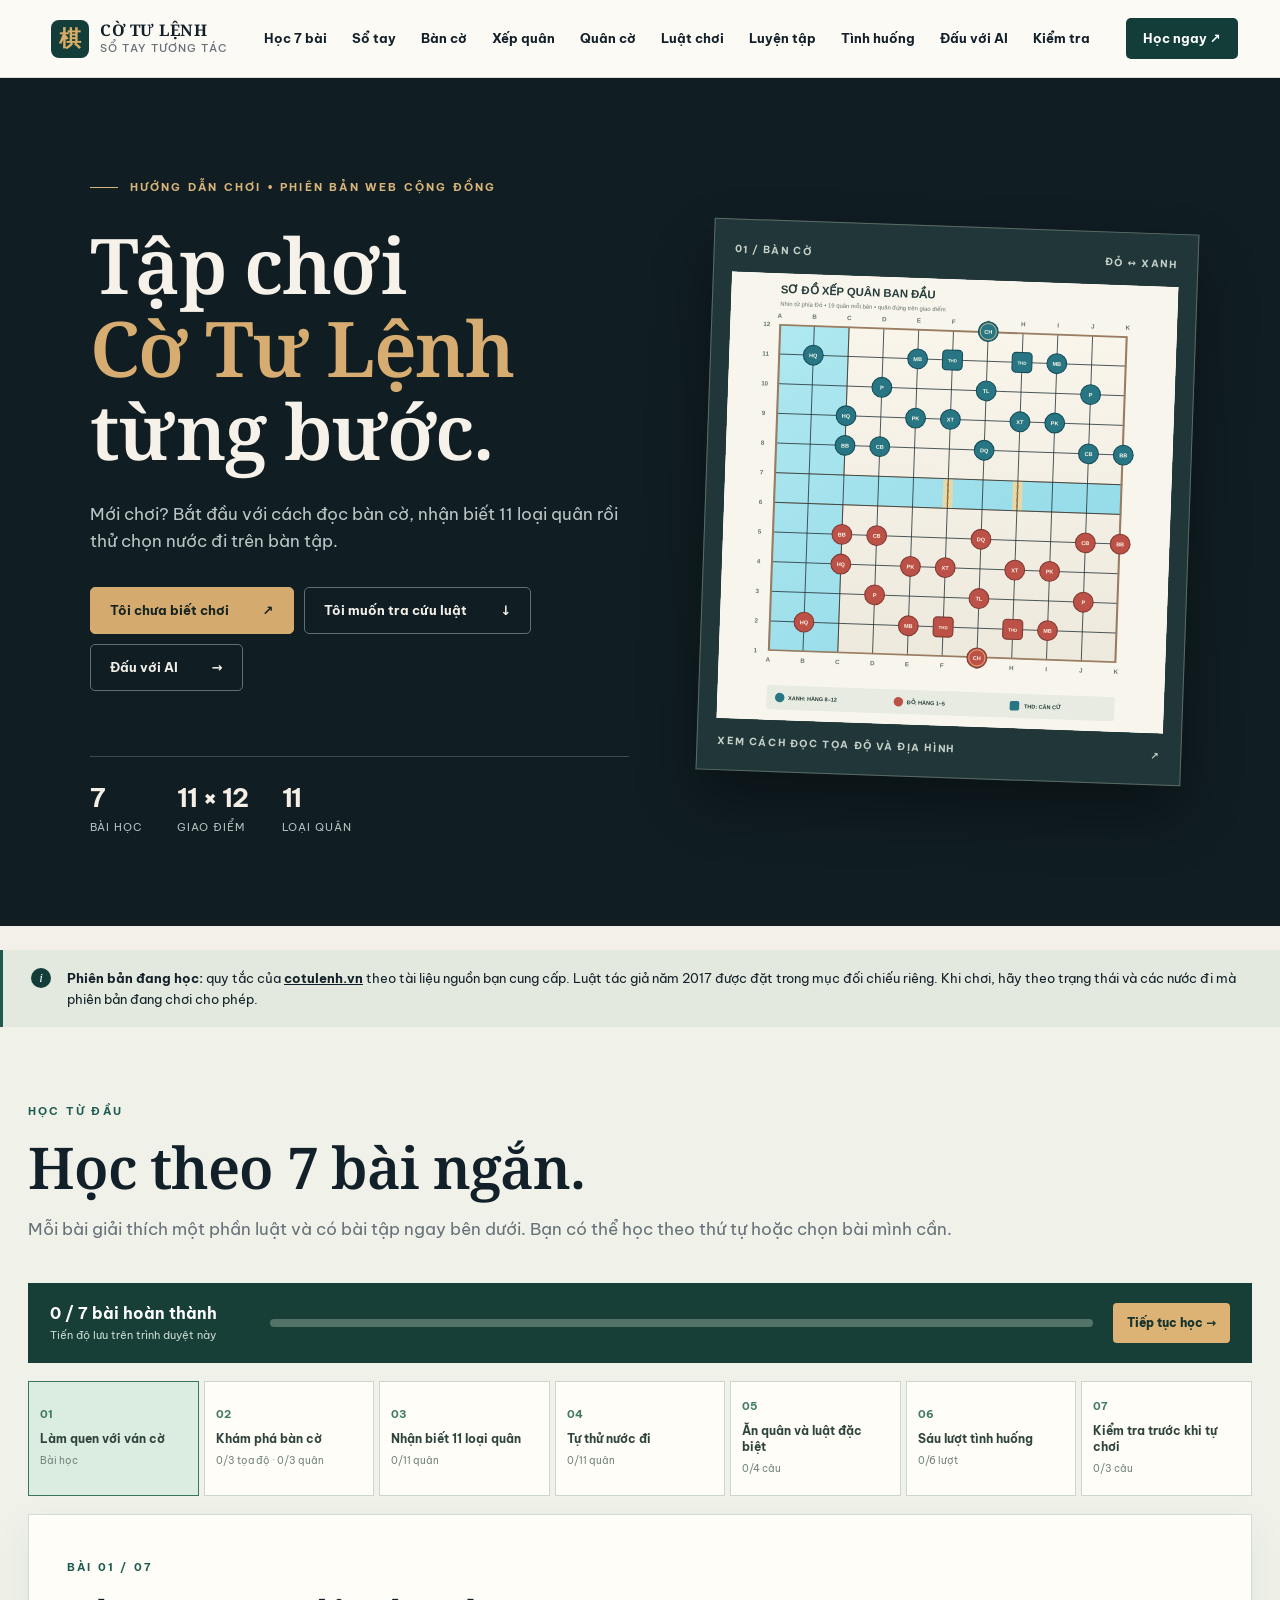
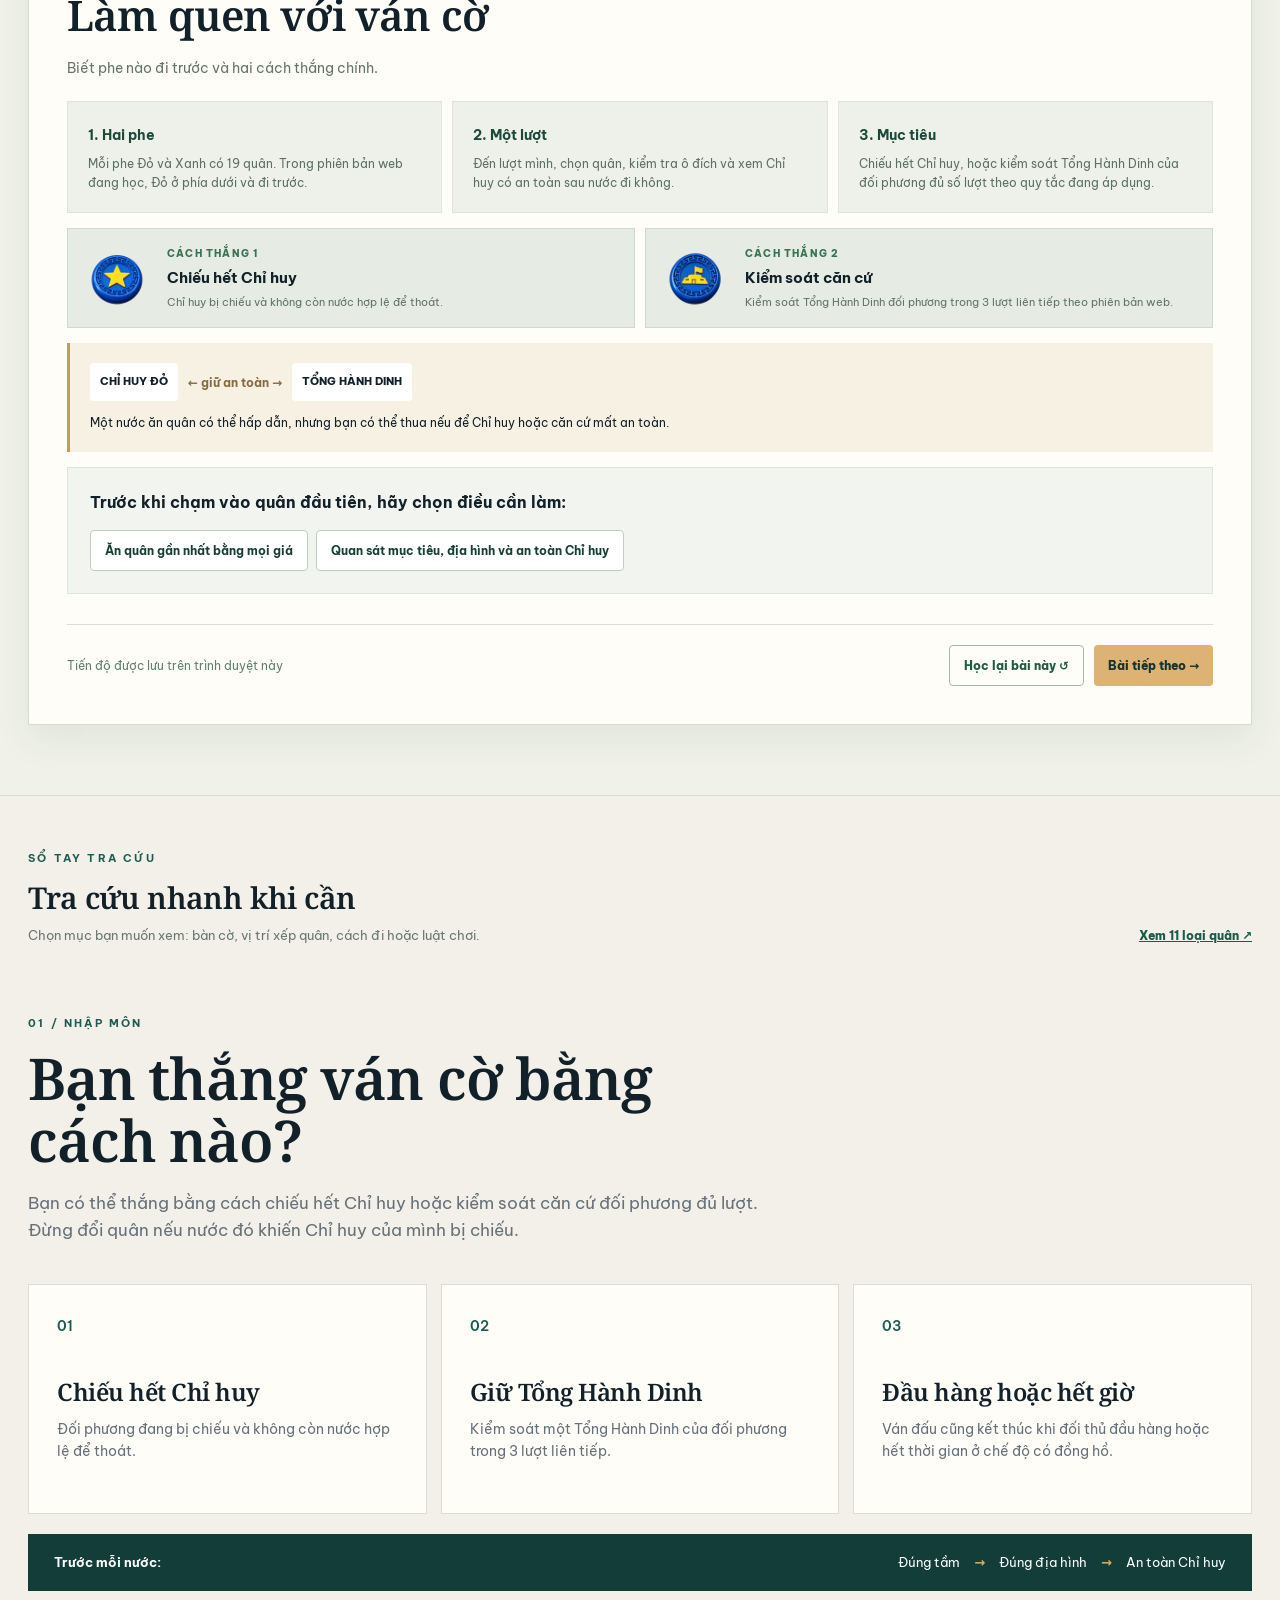
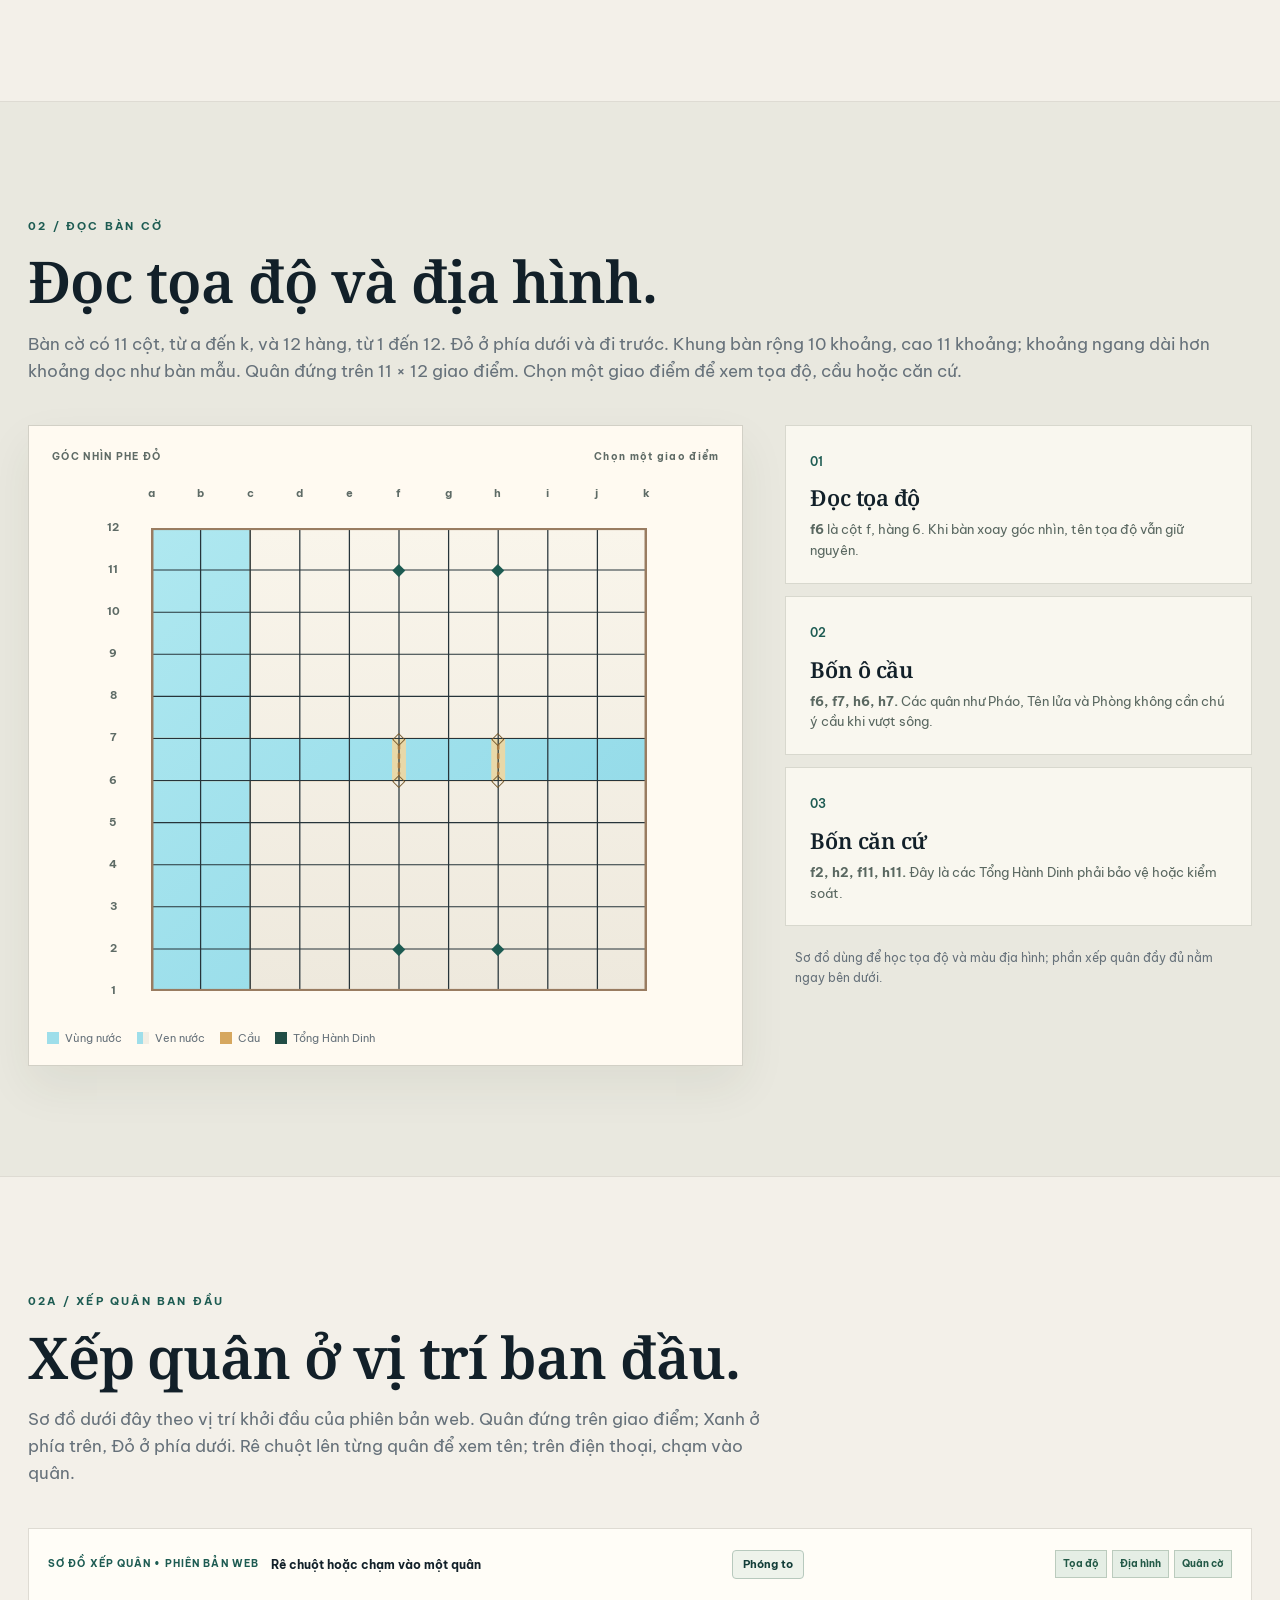
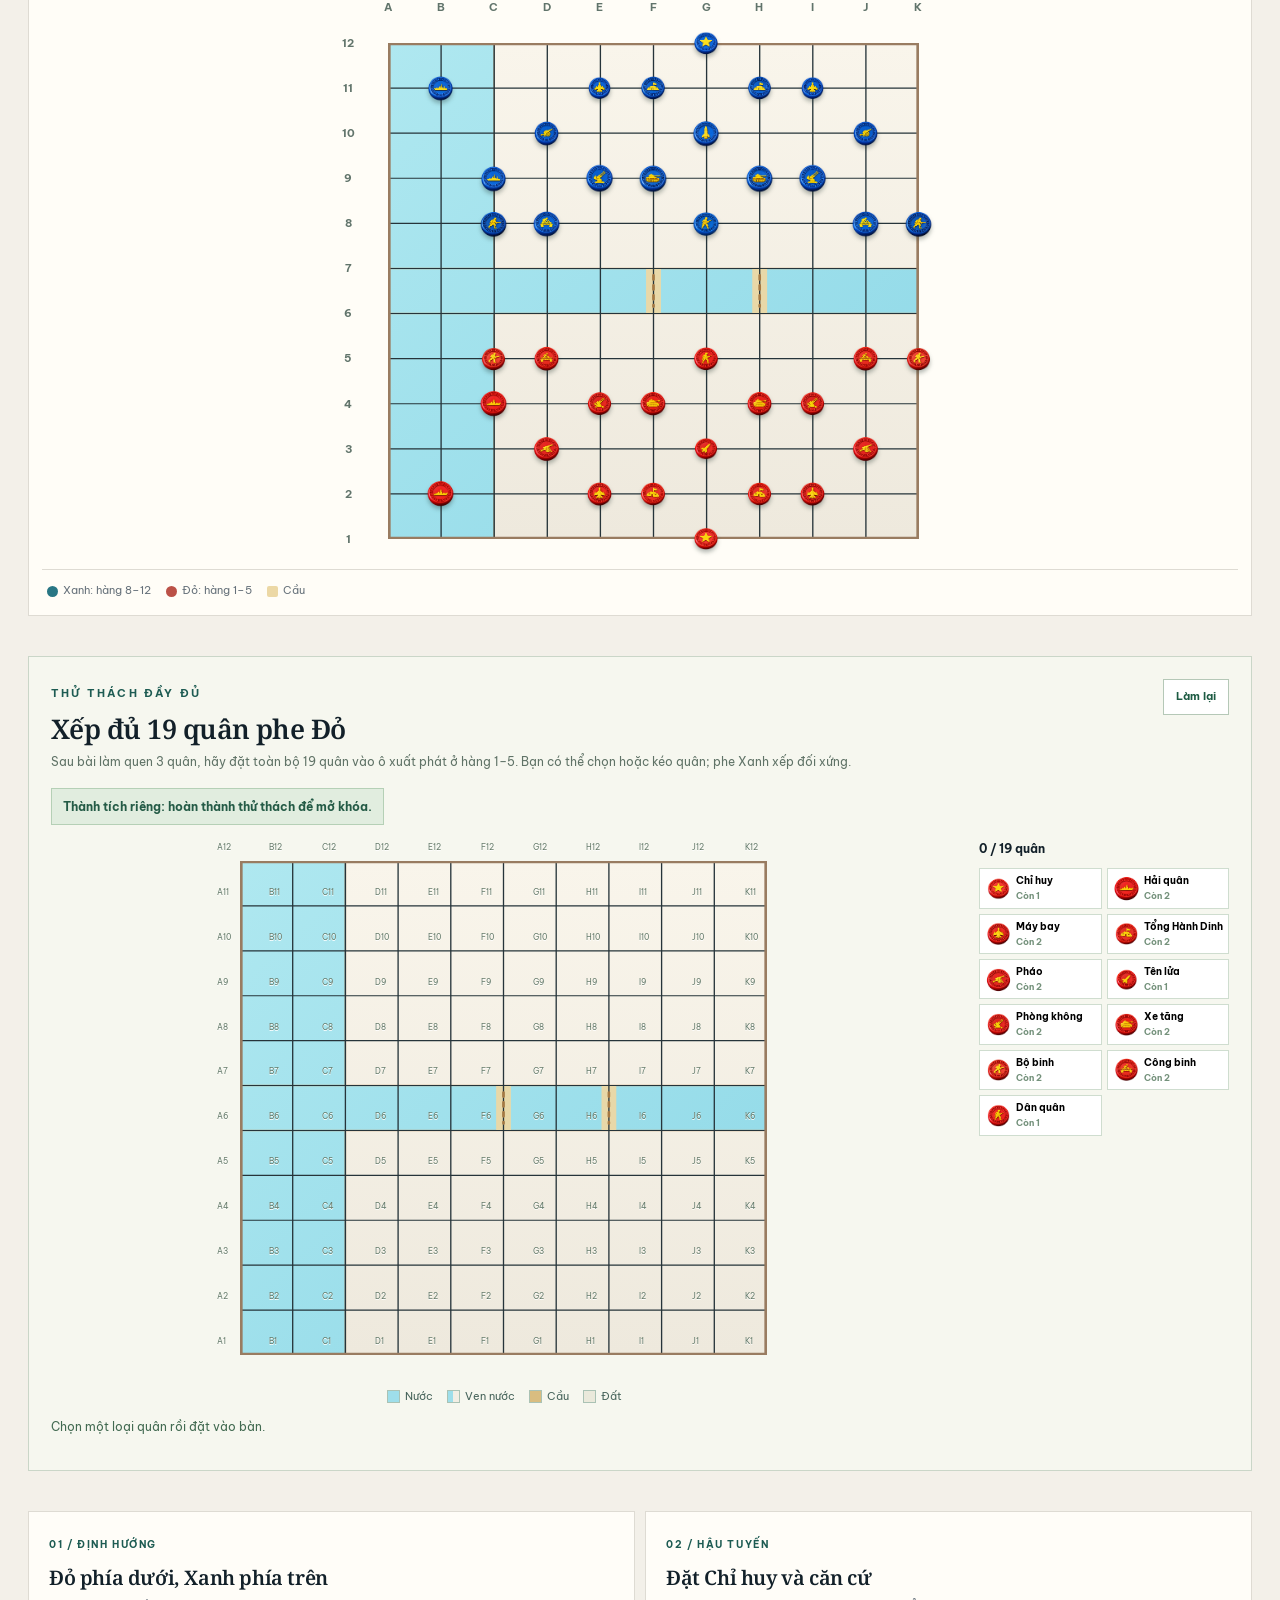
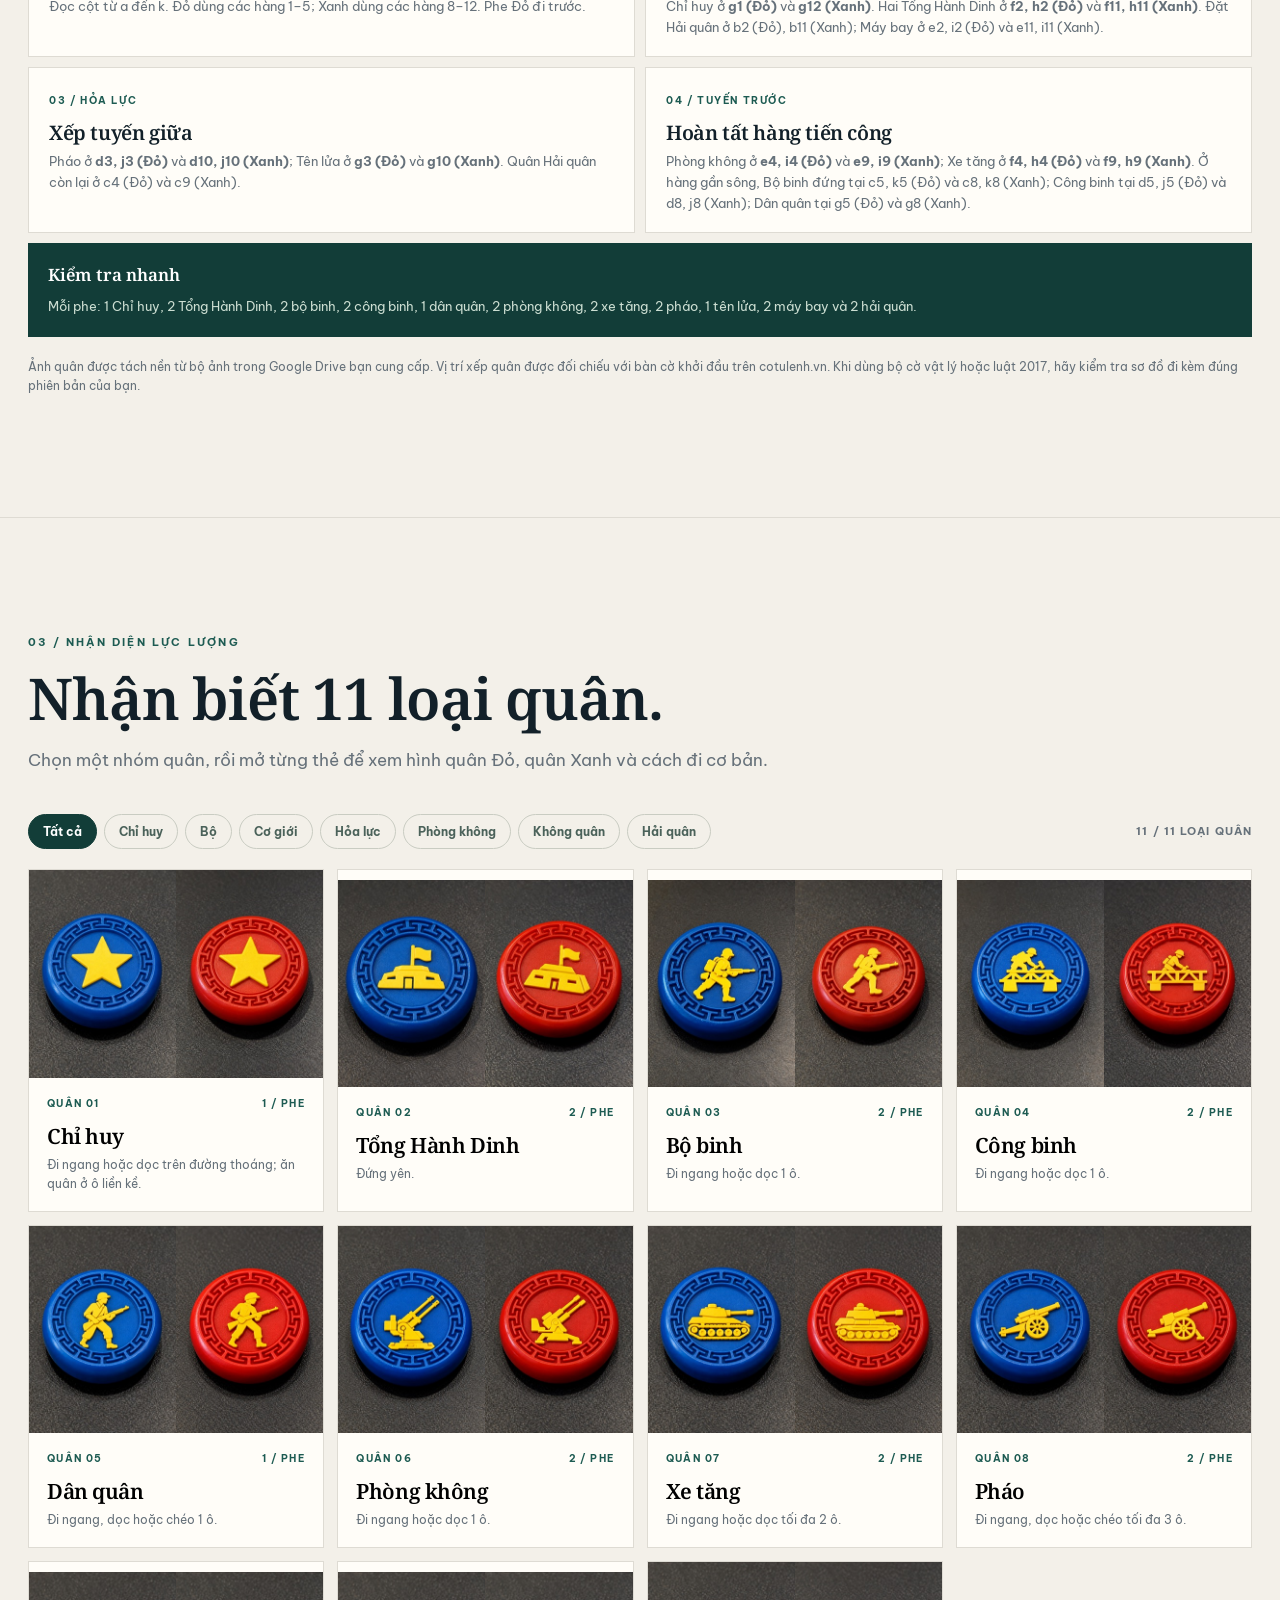
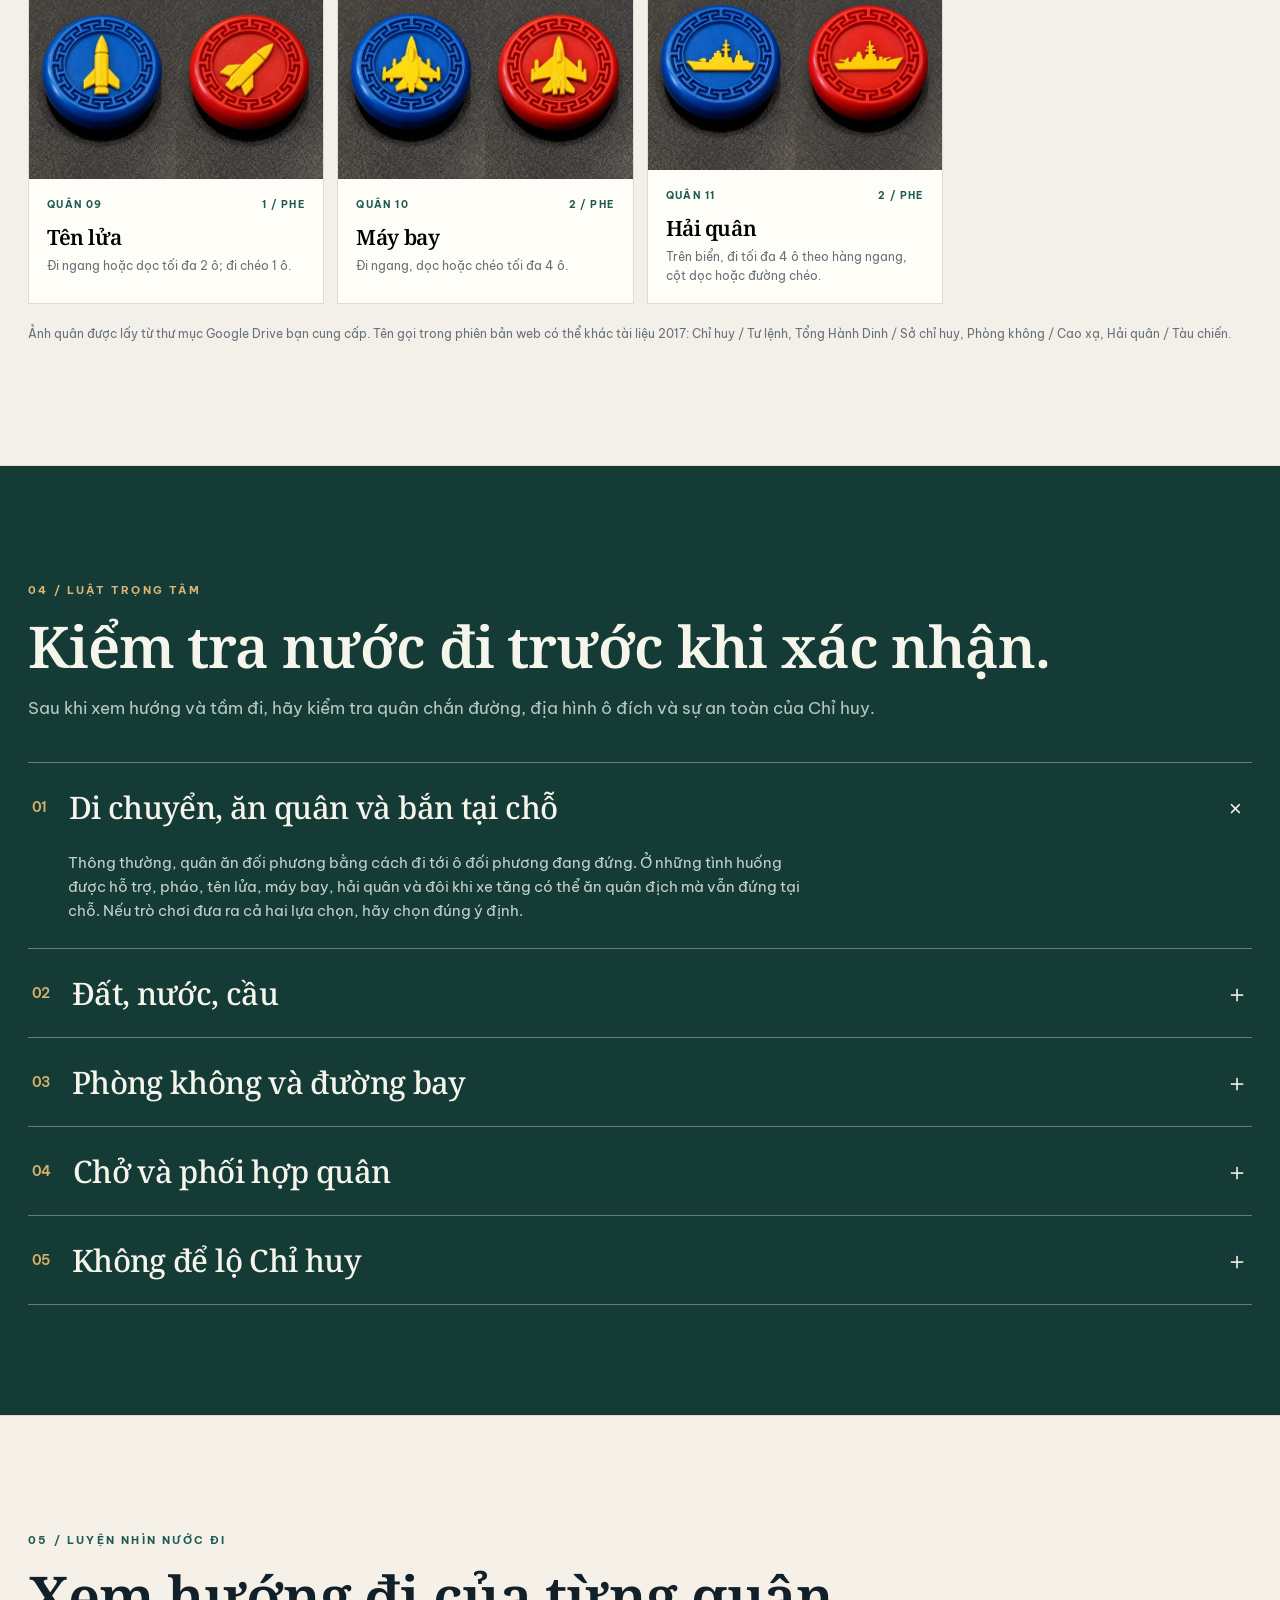
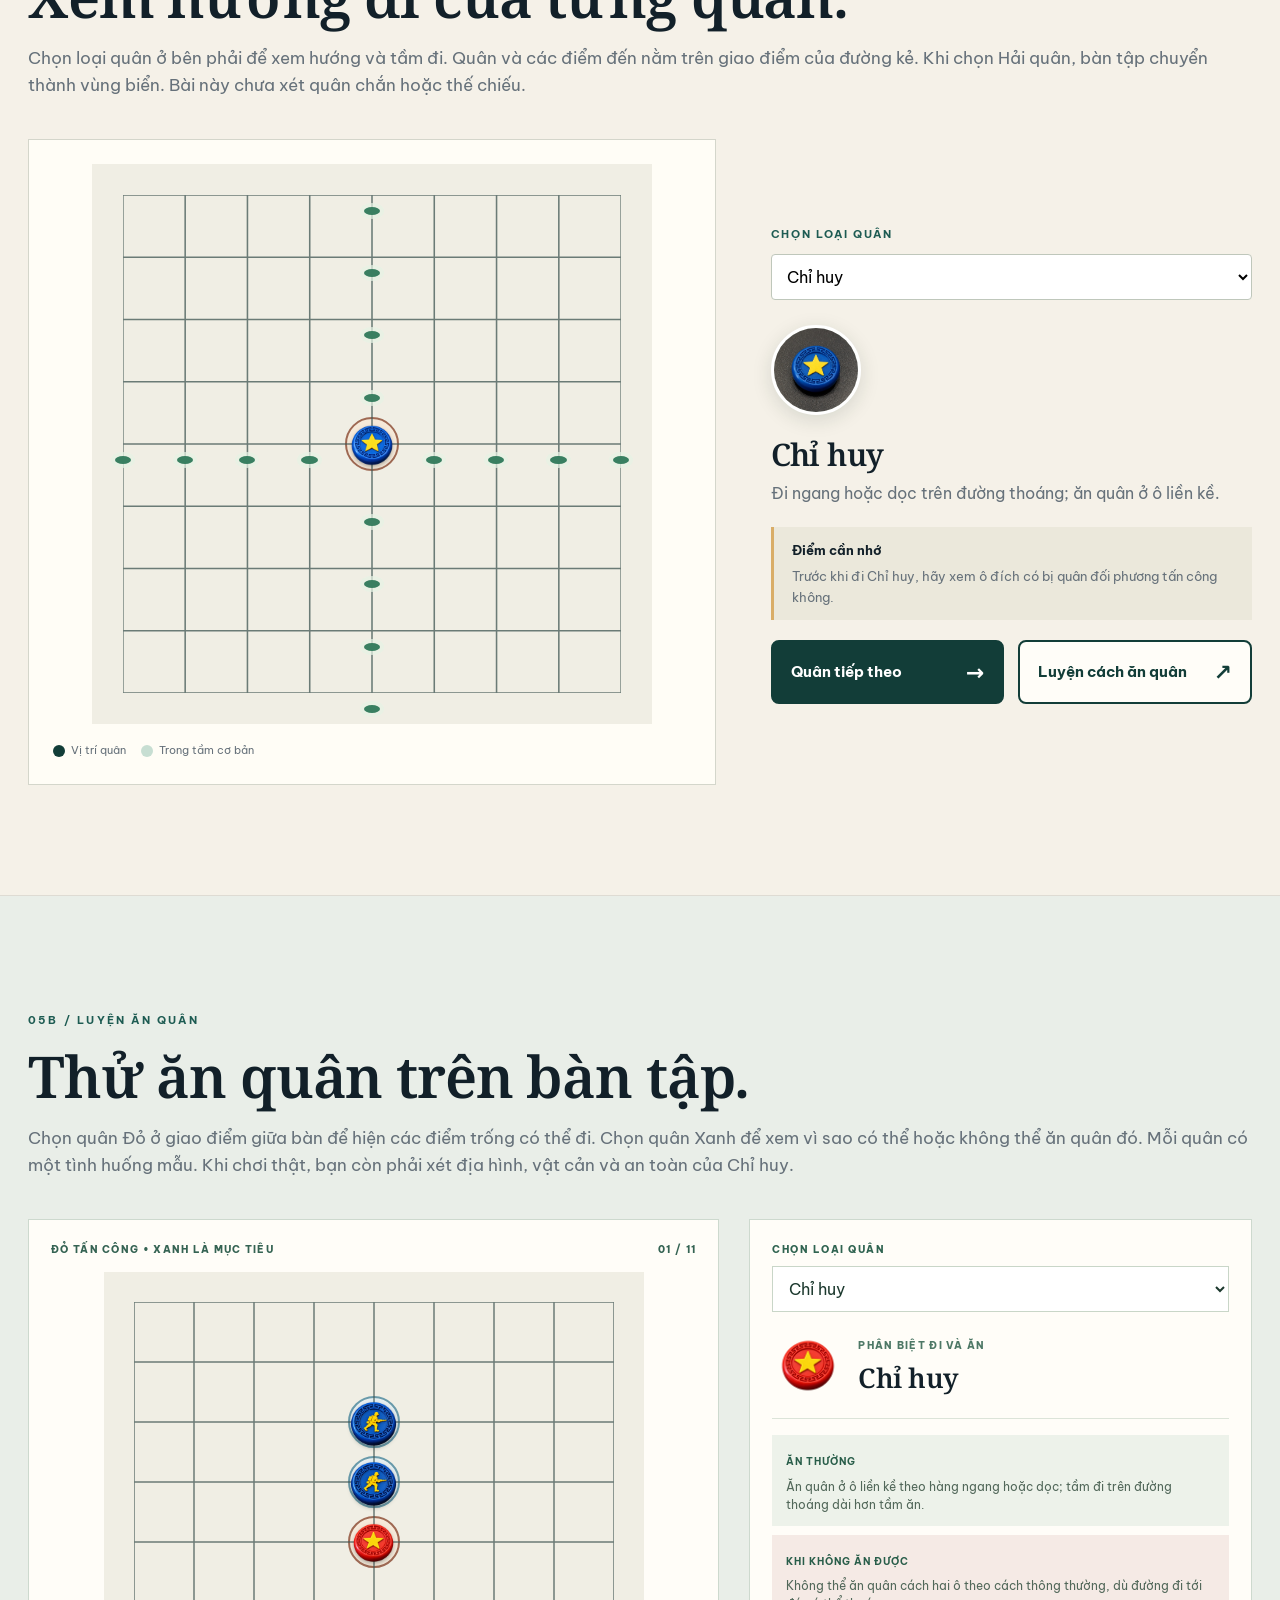
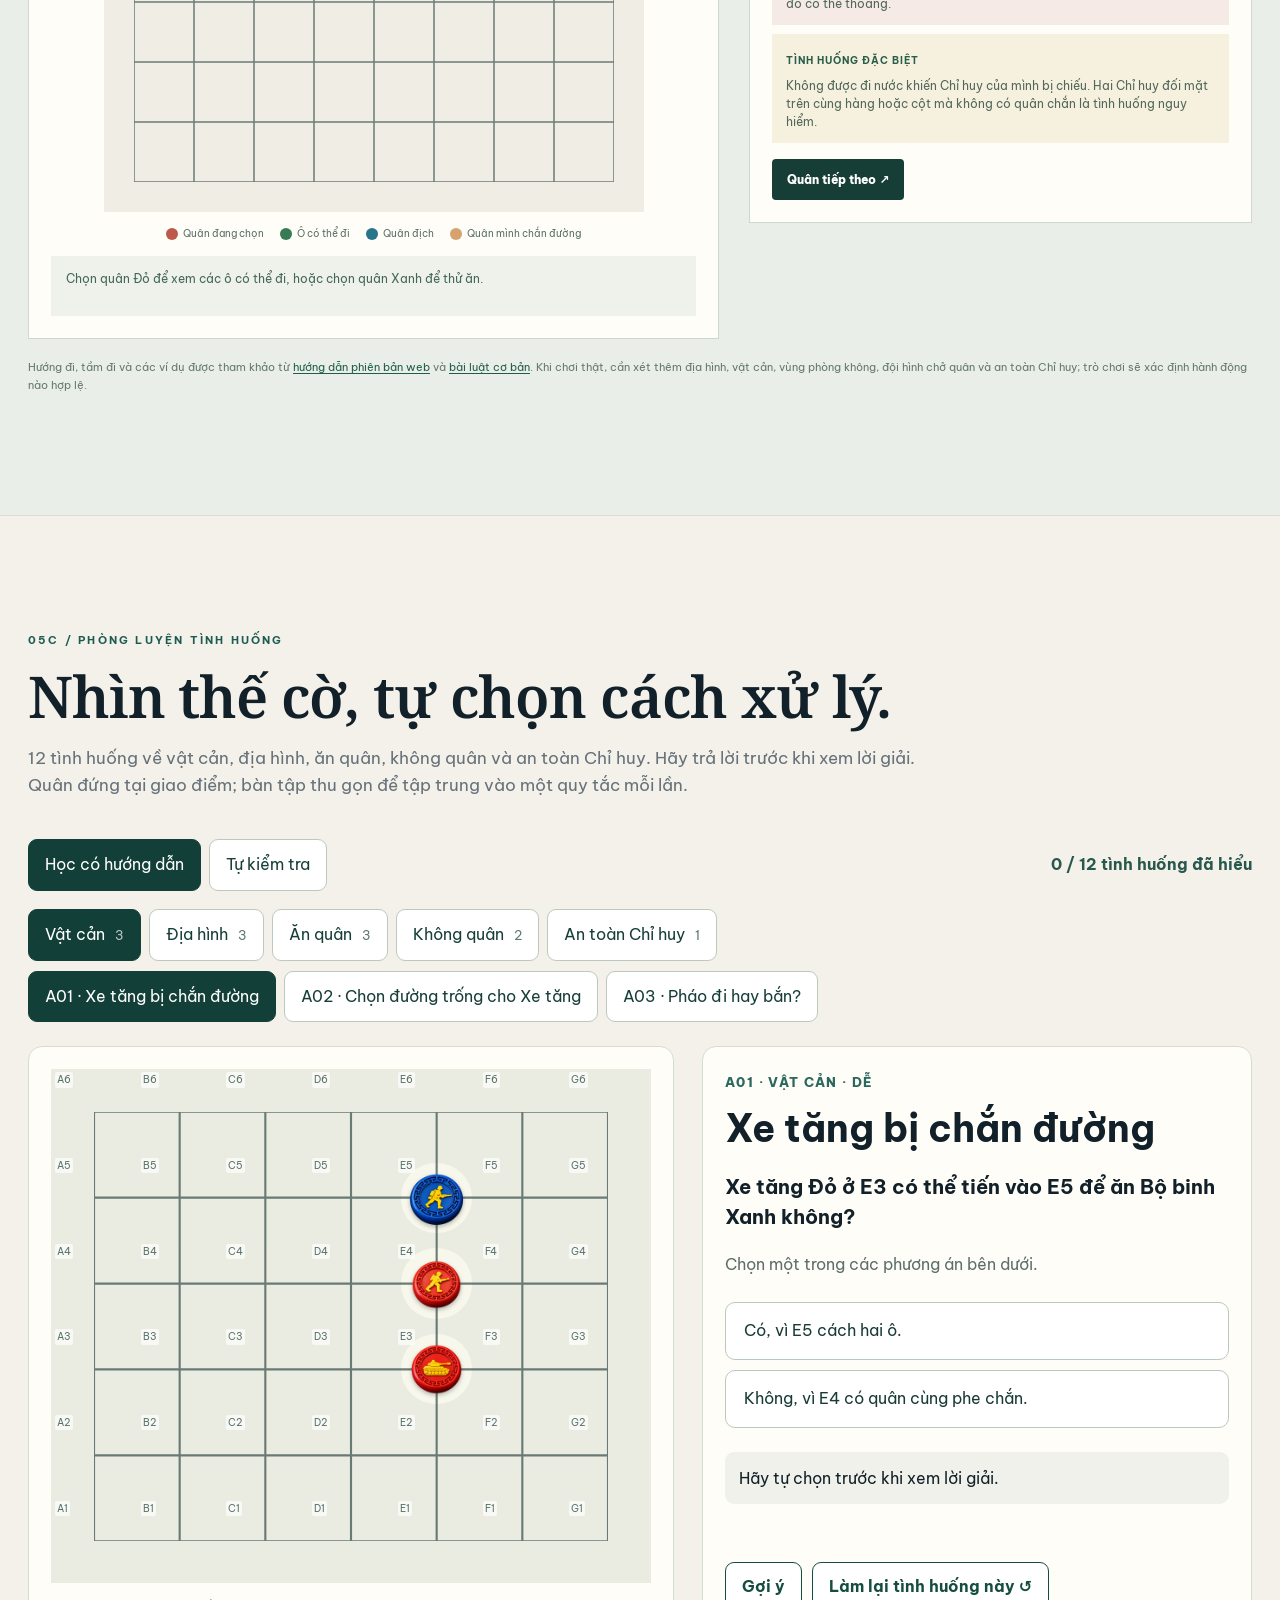
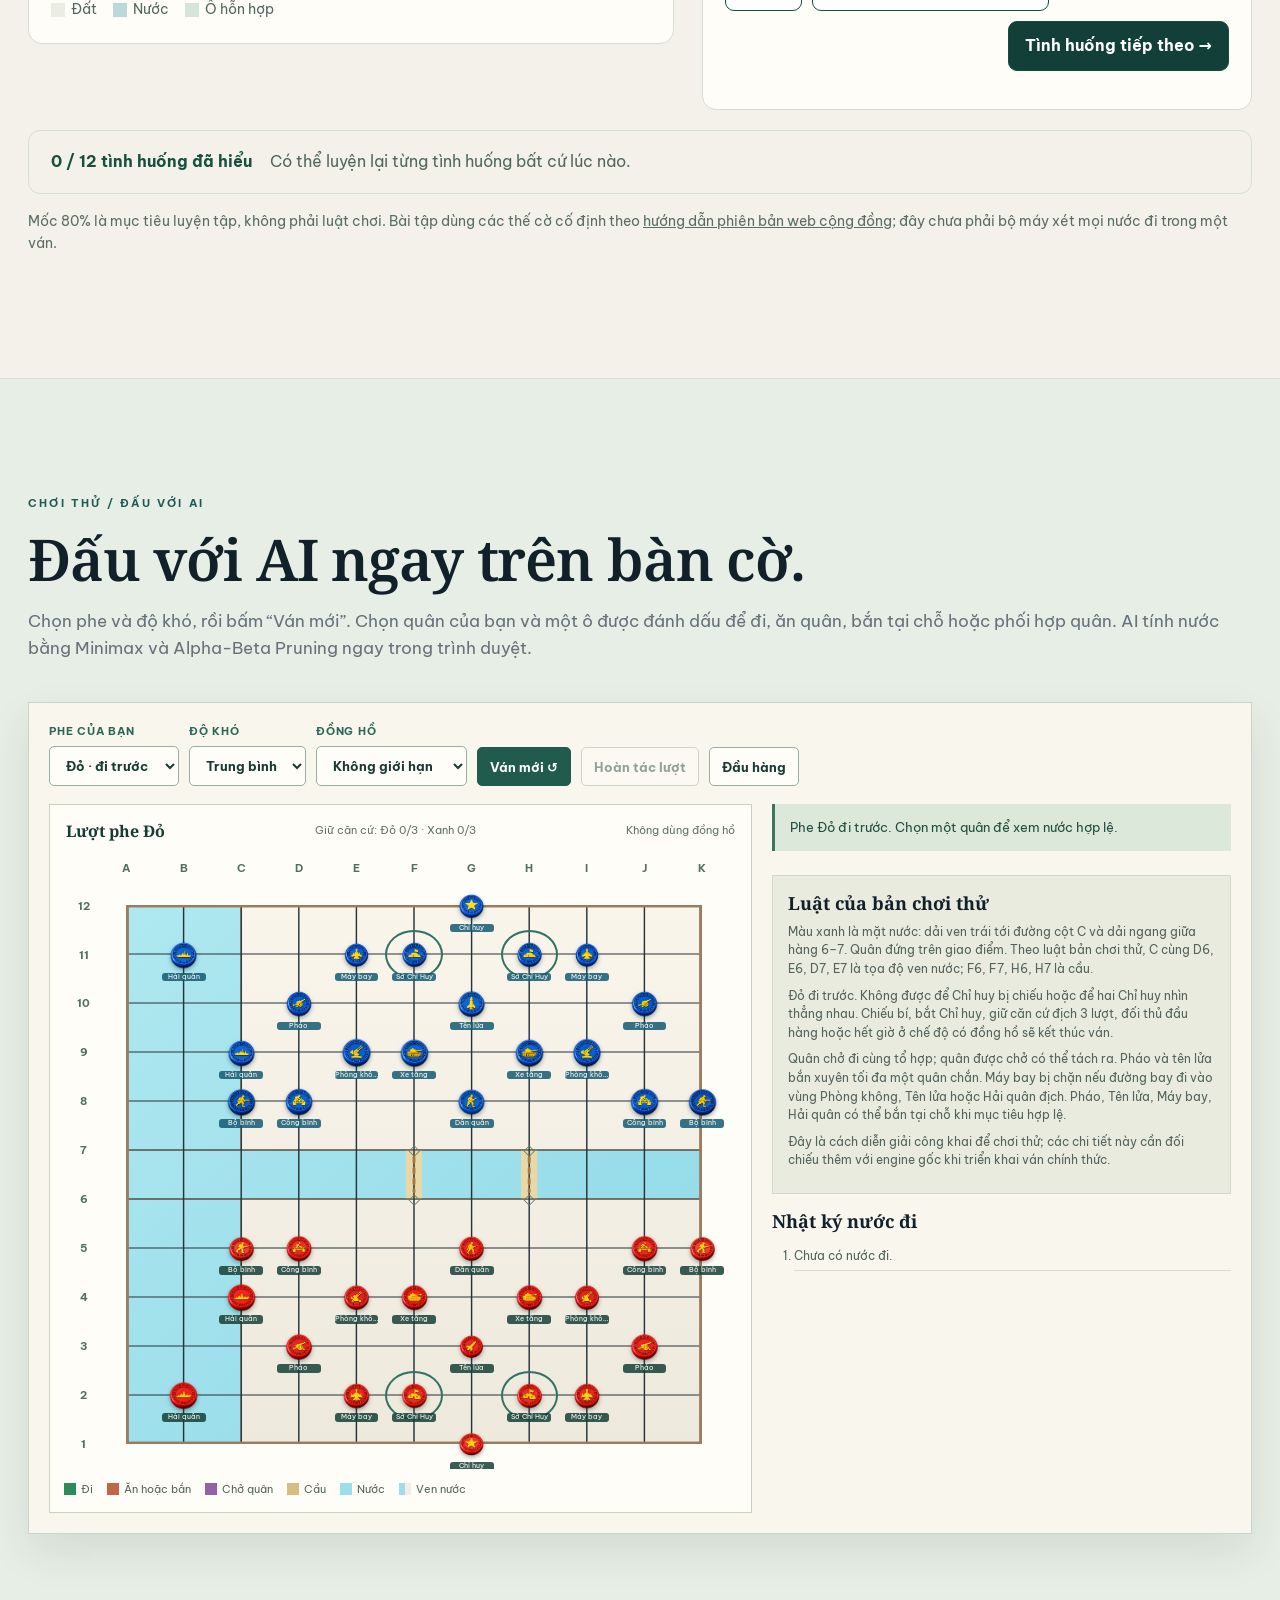
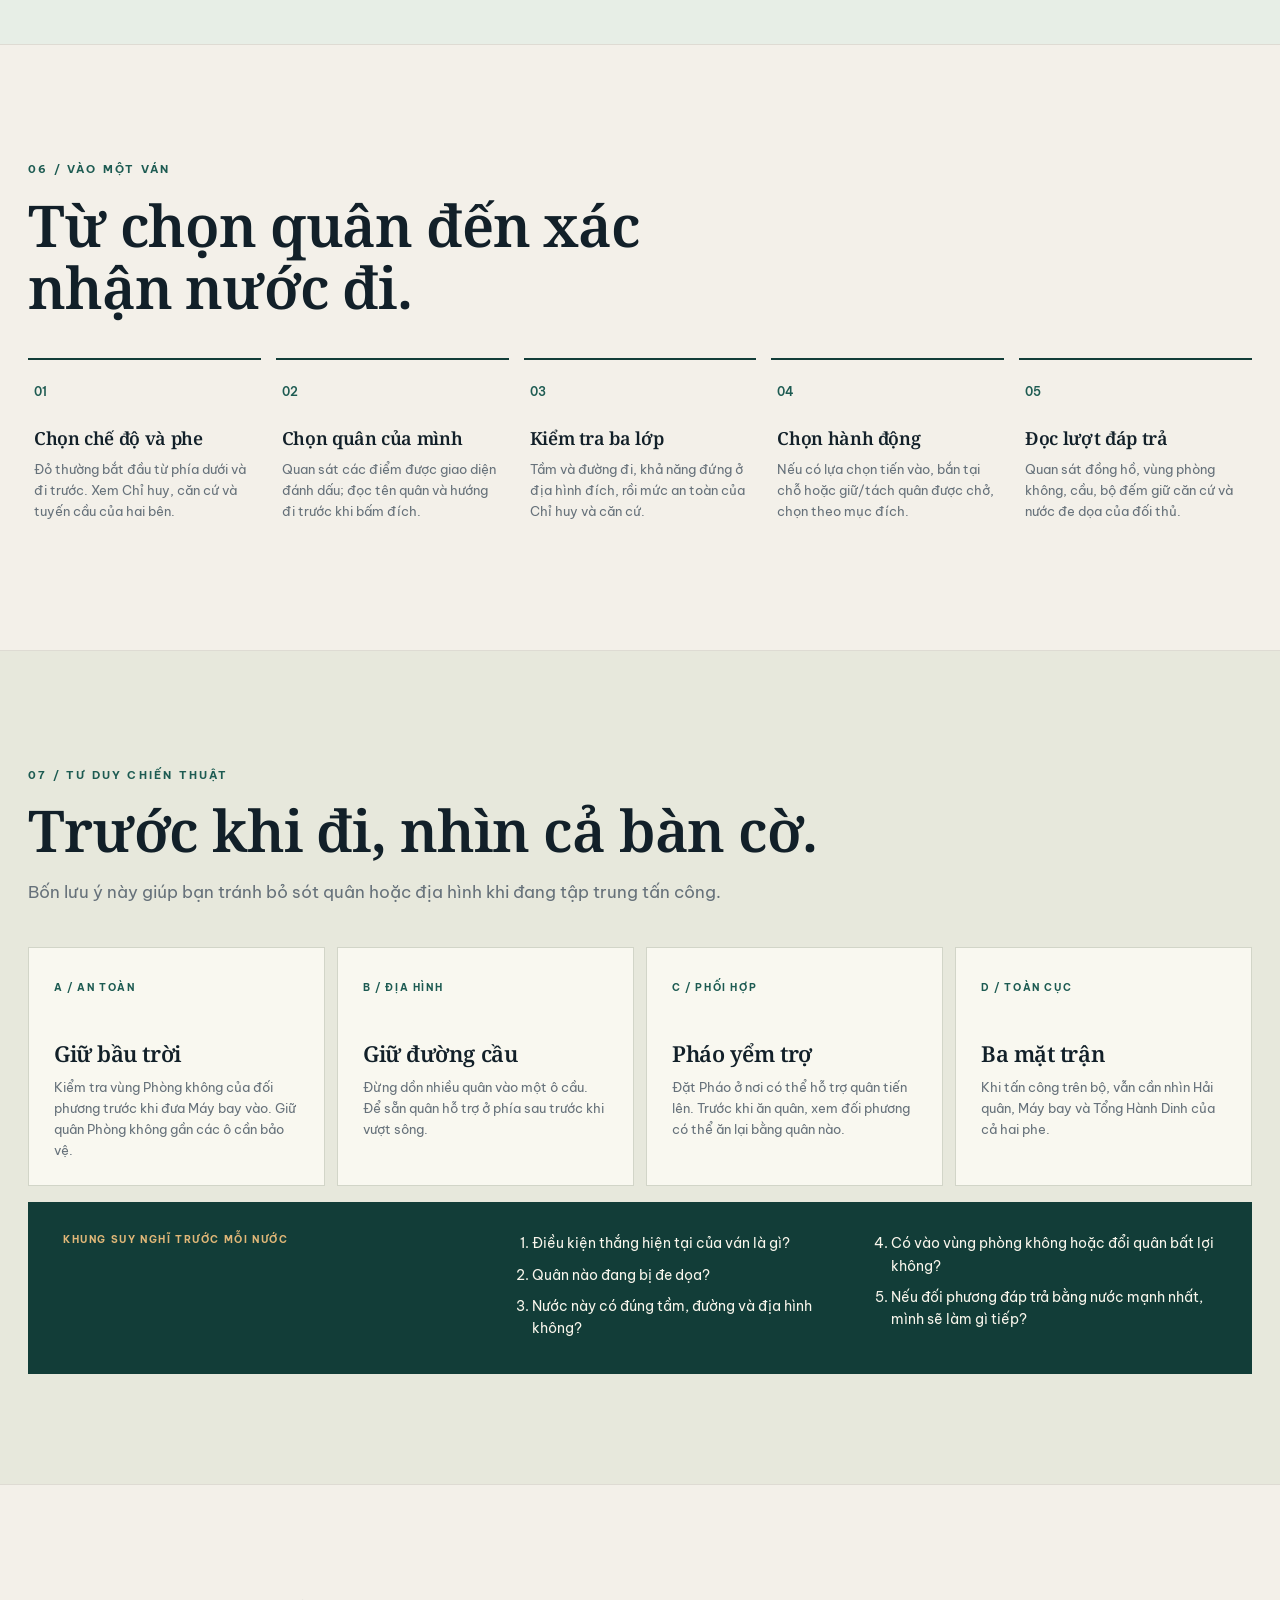
==== commit f4628968: "Apply Vietnamese serif and sans font pairing" ====
--- a/index.html
+++ b/index.html
@@ -7,12 +7,14 @@
   <link rel="icon" type="image/svg+xml" href="assets/favicon.svg">
   <meta name="description" content="Hướng dẫn Cờ Tư Lệnh dễ theo dõi: bàn cờ, 11 loại quân, luật đặc biệt, bài luyện và kiểm tra kiến thức.">
   <title>Học Cờ Tư Lệnh — Từ bàn cờ đến nước đi</title>
-  <link rel="stylesheet" href="styles.css?v=board-6">
-  <link rel="stylesheet" href="guided.css?v=board-6">
-  <link rel="stylesheet" href="capture.css">
+  <link rel="preconnect" href="https://fonts.googleapis.com">
+  <link rel="preconnect" href="https://fonts.gstatic.com" crossorigin>
+  <link rel="stylesheet" href="styles.css?v=fonts-1">
+  <link rel="stylesheet" href="guided.css?v=fonts-1">
+  <link rel="stylesheet" href="capture.css?v=fonts-1">
   <link rel="stylesheet" href="scenarios/scenario.css">
   <link rel="stylesheet" href="intersection-boards.css?v=1">
-  <link rel="stylesheet" href="play/play.css?v=board-6">
+  <link rel="stylesheet" href="play/play.css?v=fonts-1">
   <script src="script.js?v=board-6" defer></script>
   <script src="guided.js?v=intersections-1" defer></script>
   <script src="capture.js?v=naval-board-1" defer></script>
--- a/styles.css
+++ b/styles.css
@@ -1,14 +1,14 @@
-@import url('https://fonts.googleapis.com/css2?family=DM+Sans:wght@400;500;600;700&family=Space+Grotesk:wght@400;500;600;700&display=swap');
-:root{--ink:#122029;--muted:#66717a;--cream:#f3f0e9;--paper:#fffdf8;--line:#dedbd3;--green:#123d38;--green2:#1d5b52;--gold:#d9ad67;--red:#9e4439;--blue:#477b8f}*{box-sizing:border-box}html{scroll-behavior:smooth}body{margin:0;background:var(--cream);color:var(--ink);font-family:'DM Sans',system-ui,sans-serif;font-size:16px;line-height:1.6}button,select{font:inherit}button{cursor:pointer}a{color:inherit}img{max-width:100%;display:block}.skip{position:absolute;left:-9999px;top:10px;background:white;padding:8px;z-index:100}.skip:focus{left:10px}.topbar{height:78px;background:#fcfaf5;display:flex;align-items:center;gap:36px;padding:0 clamp(20px,4vw,64px);border-bottom:1px solid var(--line);position:sticky;top:0;z-index:30}.logo{text-decoration:none;display:flex;align-items:center;gap:11px;font-family:'Space Grotesk',sans-serif;font-weight:700;line-height:1.05;white-space:nowrap;letter-spacing:.03em}.logo-mark{display:grid;place-items:center;width:38px;height:38px;border-radius:8px;background:var(--green);color:var(--gold);font-size:22px;font-family:serif}.logo small{display:block;font-family:'DM Sans',sans-serif;font-weight:500;font-size:11px;letter-spacing:.1em;color:var(--muted);margin-top:4px;text-transform:uppercase}.topbar nav{display:flex;align-items:center;gap:25px;margin:auto}.topbar nav a{text-decoration:none;font-size:13px;font-weight:700;white-space:nowrap}.topbar nav a:hover,.topbar nav a.active{color:var(--green2)}.top-cta{background:var(--green);color:#fff;text-decoration:none;border-radius:5px;font-size:13px;font-weight:700;padding:10px 17px;white-space:nowrap}.top-cta:hover,.button.primary:hover{background:#225e54}.menu-toggle{display:none}main{overflow:hidden}.hero{background:#101d22;color:#f6f1e9;min-height:640px;display:grid;grid-template-columns:minmax(0,1fr) minmax(370px,.9fr);gap:clamp(35px,6vw,100px);padding:clamp(54px,7vw,110px) clamp(28px,7vw,110px);align-items:center}.hero-copy{max-width:680px}.eyebrow,.kicker{font-size:11px;letter-spacing:.2em;font-weight:700;text-transform:uppercase}.eyebrow{color:#d9b579;display:flex;align-items:center;gap:12px}.eyebrow-line{width:28px;height:1px;background:#d9b579}.hero h1,.section h2{font-family:'Space Grotesk',sans-serif;letter-spacing:-.055em;line-height:1.08}.hero h1{font-size:clamp(54px,6vw,96px);font-weight:600;margin:28px 0}.hero h1 em{color:#d6ac70;font-style:normal}.hero-lead{font-size:17px;color:#bcc6c4;max-width:560px}.hero-actions{display:flex;flex-wrap:wrap;gap:10px;margin-top:32px}.button{display:inline-flex;align-items:center;justify-content:space-between;gap:34px;padding:12px 19px;border:1px solid #61716d;border-radius:5px;text-decoration:none;font-size:13px;font-weight:700}.button.primary{background:#d4aa6e;color:#142320;border-color:#d4aa6e}.button.ghost{color:#f1eee7}.button.ghost:hover{background:#25343a}.hero-meta{border-top:1px solid #3d4b4b;display:flex;gap:34px;margin-top:65px;padding-top:20px;font-size:11px;color:#b7c2c0;text-transform:uppercase;letter-spacing:.08em}.hero-meta strong{display:block;font-family:'Space Grotesk',sans-serif;font-size:26px;color:#f5eee4;letter-spacing:-.04em}.hero-art{border:1px solid #5b6b64;background:#203638;padding:18px;transform:rotate(2deg);box-shadow:0 30px 60px #0005;max-width:570px}.hero-art-head,.hero-art-foot{display:flex;justify-content:space-between;gap:8px;color:#c4d0c7;font-size:10px;letter-spacing:.16em;font-weight:700;text-transform:uppercase}.hero-art-head{padding:4px 2px 14px}.hero-art img{width:100%;aspect-ratio:1.11;object-fit:contain;background:#e5d6bd}.hero-art-foot{padding:15px 2px 2px}.notice{max-width:1320px;margin:24px auto 0;padding:18px 28px;display:flex;gap:16px;align-items:start;background:#e4e9df;border-left:3px solid var(--green2);font-size:13px}.notice p{margin:0}.notice a{font-weight:700}.notice-icon{display:grid;place-items:center;border-radius:50%;width:20px;height:20px;background:var(--green);color:#fff;flex:none;font-style:italic;font-family:serif}.section{max-width:1320px;margin:0 auto;padding:110px 28px;scroll-margin-top:72px;border-bottom:1px solid var(--line)}.section-heading{max-width:760px;margin-bottom:40px}.kicker{color:var(--green2)}.section h2{font-size:clamp(38px,4.5vw,66px);font-weight:600;margin:13px 0 18px}.section-heading p{font-size:17px;color:var(--muted);margin:0}.goal-grid{display:grid;grid-template-columns:repeat(3,1fr);gap:14px}.goal-card{background:var(--paper);border:1px solid var(--line);padding:28px;min-height:230px}.goal-num,.rule-number{font:600 14px 'Space Grotesk',sans-serif;color:var(--green2)}.goal-card h3{font:600 24px 'Space Grotesk',sans-serif;letter-spacing:-.04em;margin:36px 0 10px}.goal-card p{color:var(--muted);margin:0;font-size:14px}.rule-strip{margin-top:20px;background:var(--green);color:#fff;padding:18px 26px;display:flex;align-items:center;flex-wrap:wrap;gap:14px;font-size:13px}.rule-strip strong{margin-right:auto}.rule-strip b{color:var(--gold)}.board-section{max-width:none;background:#e9e8df}.board-section>.section-heading,.board-layout{max-width:1264px;margin-left:auto;margin-right:auto}.board-layout{display:grid;grid-template-columns:minmax(0,1.15fr) minmax(250px,.75fr);gap:42px;align-items:start}.board-panel{background:#fffaf1;border:1px solid #d2d0c6;padding:18px;box-shadow:0 20px 45px #29391b12}.board-toolbar{display:flex;justify-content:space-between;gap:10px;color:#5f6b66;font-size:10px;letter-spacing:.13em;font-weight:700;padding:5px 5px 16px}.board-grid{display:grid;grid-template-columns:34px repeat(11,1fr);gap:3px}.board-cell,.board-label{display:grid;place-items:center;min-width:0;aspect-ratio:1;border:0;font-size:11px}.board-label{font-weight:700;color:#5e6b66}.board-cell{background:#e8e2d1;color:#728079;border:1px solid #d5cfbd;position:relative}.board-cell:hover,.board-cell:focus-visible,.board-cell.selected{outline:2px solid var(--green2);outline-offset:-2px;z-index:1}.board-cell.water{background:#bdd7d8}.board-cell.river{background:#d4e3db}.board-cell.bridge{background:#d6a75f;color:#fff;font-size:17px}.board-cell.hq{background:#214d46;color:#f7efdf;font-size:17px}.board-legend,.practice-legend{display:flex;flex-wrap:wrap;gap:15px;margin-top:18px;font-size:11px;color:var(--muted)}.board-legend span,.practice-legend span{display:flex;align-items:center;gap:6px}.board-legend i,.practice-legend i{width:12px;height:12px;display:inline-block}.legend-water{background:#bdd7d8}.legend-bridge{background:#d6a75f}.legend-hq{background:#214d46}.board-notes{display:grid;gap:12px}.note-block{background:#f9f7ef;border:1px solid #d8d8ce;padding:22px 24px}.note-icon{font:600 12px 'Space Grotesk',sans-serif;color:var(--green2)}.note-block h3{font:600 22px 'Space Grotesk',sans-serif;margin:9px 0 7px;letter-spacing:-.04em}.note-block p{margin:0;color:#596760;font-size:13px}.micro-note,.section-footnote{font-size:12px;color:var(--muted)}.micro-note{padding:10px}.unit-controls{display:flex;justify-content:space-between;align-items:center;gap:15px;flex-wrap:wrap;margin-bottom:20px}.filter-row{display:flex;flex-wrap:wrap;gap:7px}.filter{background:transparent;border:1px solid #c9ccc2;color:#4b625a;border-radius:30px;padding:7px 14px;font-size:12px;font-weight:700}.filter:hover,.filter.active{background:var(--green);border-color:var(--green);color:#fff}.result-count{font-size:11px;color:var(--muted);font-weight:700;letter-spacing:.1em}.unit-grid{display:grid;grid-template-columns:repeat(4,1fr);gap:13px}.unit-card{background:var(--paper);border:1px solid var(--line);text-align:left;min-width:0;padding:0;transition:transform .2s,box-shadow .2s}.unit-card:hover,.unit-card:focus-visible{transform:translateY(-4px);box-shadow:0 12px 30px #173c271a}.unit-images{display:flex;background:#e6e9df;aspect-ratio:1.42;overflow:hidden}.unit-images img{width:50%;height:100%;object-fit:cover}.unit-content{padding:18px}.unit-index{display:flex;justify-content:space-between;color:var(--green2);font-size:10px;letter-spacing:.14em;font-weight:700}.unit-card h3{font:600 21px 'Space Grotesk',sans-serif;margin:10px 0 5px;letter-spacing:-.04em}.unit-card p{margin:0;color:var(--muted);font-size:12px}.section-footnote{margin-top:20px}.rules-section{max-width:none;background:#153b36;color:#f6f5ec}.rules-section>.section-heading,.rules-list{max-width:1264px;margin-left:auto;margin-right:auto}.rules-section .kicker{color:#dbb578}.rules-section .section-heading p{color:#b7c9c0}.rules-list{border-top:1px solid #628078}.rules-list details{border-bottom:1px solid #628078}.rules-list summary{display:flex;align-items:center;gap:22px;list-style:none;cursor:pointer;padding:23px 4px;font:500 clamp(20px,2.5vw,31px) 'Space Grotesk',sans-serif;letter-spacing:-.035em}.rules-list summary::-webkit-details-marker{display:none}.rules-list .rule-number{color:#d7b06c}.rules-list .plus{margin-left:auto;font-size:24px;font-weight:400;transition:transform .2s}.rules-list details[open] .plus{transform:rotate(45deg)}.rule-content{padding:0 60px 25px 40px;color:#c4d2c9;max-width:840px;font-size:15px}.rule-content p{margin:0}.practice-section{max-width:none;background:#f5f1e8}.practice-section>.section-heading,.practice-layout{max-width:1264px;margin-left:auto;margin-right:auto}.practice-layout{display:grid;grid-template-columns:minmax(0,1fr) minmax(290px,.7fr);gap:55px;align-items:center}.practice-board{padding:24px;background:#fffdf6;border:1px solid #d4d6cb}.practice-grid{display:grid;grid-template-columns:repeat(9,1fr);gap:4px;max-width:560px;margin:auto}.practice-cell{aspect-ratio:1;background:#e8e9df;border:1px solid #d8dcd0;display:grid;place-items:center;color:#7e8c84;font-size:9px}.practice-cell.reach{background:#c7ded2;border-color:#a5c5b6}.practice-cell.origin{background:var(--green);color:var(--gold);font-size:22px;border-color:var(--green)}.origin-dot{background:var(--green)}.reach-dot{background:#c7ded2}.practice-info label{font-size:11px;font-weight:700;letter-spacing:.15em;color:var(--green2)}.practice-info select{display:block;width:100%;background:#fff;border:1px solid #bfc7bb;border-radius:4px;padding:11px;margin:9px 0 25px}.practice-piece{width:90px;height:90px;overflow:hidden;border-radius:50%;background:#e1e7de;border:3px solid #fff;box-shadow:0 5px 20px #142c1d22}.practice-piece img{width:100%;height:100%;object-fit:cover}.practice-info h3{font:600 31px 'Space Grotesk',sans-serif;letter-spacing:-.04em;margin:18px 0 6px}.practice-info>p{color:var(--muted);margin:0 0 20px}.tip-box{border-left:3px solid var(--gold);padding:13px 18px;background:#ebe8db;font-size:13px}.tip-box p{margin:5px 0 0;color:var(--muted)}.text-button{border:0;background:transparent;color:var(--green2);font-weight:700;font-size:13px;padding:12px 0;text-decoration:underline;text-underline-offset:4px}.timeline{display:grid;grid-template-columns:repeat(5,1fr);gap:15px}.timeline>div{border-top:2px solid var(--green);padding:18px 6px}.timeline b{color:var(--green2);font:600 12px 'Space Grotesk',sans-serif}.timeline h3{font:600 18px 'Space Grotesk',sans-serif;line-height:1.25;letter-spacing:-.03em;margin:23px 0 10px}.timeline p{color:var(--muted);font-size:13px;margin:0}.strategy-section{max-width:none;background:#e7e8dc}.strategy-section>.section-heading,.strategy-grid,.thought-box{max-width:1264px;margin-left:auto;margin-right:auto}.strategy-grid{display:grid;grid-template-columns:repeat(4,1fr);gap:12px}.strategy-grid article{background:#f9f8f0;border:1px solid #d2d5c8;padding:25px;min-height:235px}.strategy-grid article span,.thought-box>span{font-size:10px;letter-spacing:.16em;color:var(--green2);font-weight:700}.strategy-grid h3{font:600 22px 'Space Grotesk',sans-serif;letter-spacing:-.04em;margin:40px 0 9px}.strategy-grid p{font-size:13px;color:var(--muted);margin:0}.thought-box{margin-top:16px;background:var(--green);color:#f9f6ec;padding:30px 35px;display:grid;grid-template-columns:.6fr 1fr;gap:20px}.thought-box>span{color:#e0b778}.thought-box ol{margin:0;padding-left:24px;font-size:14px;columns:2;column-gap:32px}.thought-box li{break-inside:avoid;margin:0 0 9px}.quiz-section{max-width:900px}.quiz-top{display:flex;justify-content:space-between;align-items:center;font-size:11px;letter-spacing:.15em;font-weight:700;color:var(--green2)}.quiz-progress{height:5px;background:#deded3}.quiz-progress div{height:100%;width:0;background:var(--green2);transition:width .2s}.quiz-card{background:var(--paper);border:1px solid var(--line);margin-top:20px;padding:32px}.quiz-card .question-index{font-size:11px;color:var(--green2);font-weight:700;letter-spacing:.15em}.quiz-card h3{font:600 clamp(22px,3vw,31px) 'Space Grotesk',sans-serif;letter-spacing:-.04em;margin:18px 0 24px}.quiz-option{display:block;width:100%;text-align:left;background:#f7f6ee;border:1px solid #d9ddd2;margin:8px 0;padding:13px 15px;font-size:14px;color:var(--ink)}.quiz-option:hover,.quiz-option:focus-visible{border-color:var(--green2)}.quiz-option.correct{background:#d7e8d9;border-color:#7da98b}.quiz-option.wrong{background:#f2ded8;border-color:#cc968c}.quiz-feedback{font-size:13px;min-height:24px;color:var(--green2);margin:18px 0}.quiz-next{background:var(--green);color:#fff;border:0;padding:11px 16px;font-size:13px;font-weight:700}.quiz-next:disabled{opacity:.45;cursor:not-allowed}.comparison-table-wrap{overflow:auto;border:1px solid var(--line);background:#fffdf8}table{border-collapse:collapse;width:100%;min-width:640px;text-align:left}th,td{padding:17px 20px;border-bottom:1px solid var(--line);vertical-align:top;font-size:13px}th{font-size:11px;text-transform:uppercase;letter-spacing:.12em;color:var(--green2);background:#e8ebe1}tr:last-child td{border-bottom:0}td:first-child{font-weight:700;width:21%}.sources-grid{display:grid;grid-template-columns:repeat(3,1fr);gap:12px}.sources-grid a{display:flex;flex-direction:column;text-decoration:none;border:1px solid var(--line);background:var(--paper);padding:23px;min-height:190px}.sources-grid a:hover{border-color:var(--green2)}.sources-grid span{font-size:10px;color:var(--green2);font-weight:700;letter-spacing:.16em}.sources-grid strong{font:600 21px 'Space Grotesk',sans-serif;letter-spacing:-.04em;margin:auto 0 8px}.sources-grid small{color:var(--muted)}.source-note{font-size:12px;color:var(--muted);max-width:750px;margin-top:25px}footer{background:#122a27;color:#f7f4e9;padding:40px clamp(28px,7vw,110px);display:flex;align-items:center;justify-content:space-between;gap:25px}footer>div{display:flex;align-items:center;gap:10px}footer small{color:#a8beb3;margin-left:10px}footer a{font-size:13px;text-decoration:none}dialog{border:0;padding:0;max-width:min(900px,calc(100vw - 32px));width:100%;max-height:90vh;overflow:auto;background:#f8f6ed;color:var(--ink);box-shadow:0 20px 80px #0008}dialog::backdrop{background:#0c1d1bc9}.dialog-close{position:sticky;float:right;top:14px;right:14px;margin:14px;border:0;background:var(--green);color:white;width:35px;height:35px;font-size:25px;z-index:2}.dialog-body{padding:35px}.dialog-body h2{font:600 42px 'Space Grotesk',sans-serif;letter-spacing:-.05em;margin:0 0 10px}.dialog-body p{color:var(--muted)}.dialog-images{display:grid;grid-template-columns:1fr 1fr;gap:12px;margin-top:20px}.dialog-images figure{margin:0;background:#e7e9df}.dialog-images img{width:100%;aspect-ratio:1;object-fit:contain}.dialog-images figcaption{font-size:12px;font-weight:700;text-align:center;padding:10px}.dialog-facts{display:grid;grid-template-columns:1fr 1fr;gap:12px;margin-top:20px}.dialog-facts div{background:#e9ebdf;padding:16px}.dialog-facts strong{display:block;font-size:11px;letter-spacing:.12em;color:var(--green2)}.dialog-facts span{font-size:14px}
+@import url('https://fonts.googleapis.com/css2?family=Be+Vietnam+Pro:wght@400;500;600;700&family=Noto+Serif:wght@400;500;600;700&display=swap');
+:root{--ink:#122029;--muted:#66717a;--cream:#f3f0e9;--paper:#fffdf8;--line:#dedbd3;--green:#123d38;--green2:#1d5b52;--gold:#d9ad67;--red:#9e4439;--blue:#477b8f}*{box-sizing:border-box}html{scroll-behavior:smooth}body{margin:0;background:var(--cream);color:var(--ink);font-family:'Be Vietnam Pro',system-ui,sans-serif;font-size:16px;line-height:1.6}button,select{font:inherit}button{cursor:pointer}a{color:inherit}img{max-width:100%;display:block}.skip{position:absolute;left:-9999px;top:10px;background:white;padding:8px;z-index:100}.skip:focus{left:10px}.topbar{height:78px;background:#fcfaf5;display:flex;align-items:center;gap:36px;padding:0 clamp(20px,4vw,64px);border-bottom:1px solid var(--line);position:sticky;top:0;z-index:30}.logo{text-decoration:none;display:flex;align-items:center;gap:11px;font-family:'Noto Serif',Georgia,serif;font-weight:700;line-height:1.05;white-space:nowrap;letter-spacing:.03em}.logo-mark{display:grid;place-items:center;width:38px;height:38px;border-radius:8px;background:var(--green);color:var(--gold);font-size:22px;font-family:serif}.logo small{display:block;font-family:'Be Vietnam Pro',system-ui,sans-serif;font-weight:500;font-size:11px;letter-spacing:.1em;color:var(--muted);margin-top:4px;text-transform:uppercase}.topbar nav{display:flex;align-items:center;gap:25px;margin:auto}.topbar nav a{text-decoration:none;font-size:13px;font-weight:700;white-space:nowrap}.topbar nav a:hover,.topbar nav a.active{color:var(--green2)}.top-cta{background:var(--green);color:#fff;text-decoration:none;border-radius:5px;font-size:13px;font-weight:700;padding:10px 17px;white-space:nowrap}.top-cta:hover,.button.primary:hover{background:#225e54}.menu-toggle{display:none}main{overflow:hidden}.hero{background:#101d22;color:#f6f1e9;min-height:640px;display:grid;grid-template-columns:minmax(0,1fr) minmax(370px,.9fr);gap:clamp(35px,6vw,100px);padding:clamp(54px,7vw,110px) clamp(28px,7vw,110px);align-items:center}.hero-copy{max-width:680px}.eyebrow,.kicker{font-size:11px;letter-spacing:.2em;font-weight:700;text-transform:uppercase}.eyebrow{color:#d9b579;display:flex;align-items:center;gap:12px}.eyebrow-line{width:28px;height:1px;background:#d9b579}.hero h1,.section h2{font-family:'Noto Serif',Georgia,serif;letter-spacing:-.02em;line-height:1.08}.hero h1{font-size:clamp(54px,6vw,96px);font-weight:600;margin:28px 0}.hero h1 em{color:#d6ac70;font-style:normal}.hero-lead{font-size:17px;color:#bcc6c4;max-width:560px}.hero-actions{display:flex;flex-wrap:wrap;gap:10px;margin-top:32px}.button{display:inline-flex;align-items:center;justify-content:space-between;gap:34px;padding:12px 19px;border:1px solid #61716d;border-radius:5px;text-decoration:none;font-size:13px;font-weight:700}.button.primary{background:#d4aa6e;color:#142320;border-color:#d4aa6e}.button.ghost{color:#f1eee7}.button.ghost:hover{background:#25343a}.hero-meta{border-top:1px solid #3d4b4b;display:flex;gap:34px;margin-top:65px;padding-top:20px;font-size:11px;color:#b7c2c0;text-transform:uppercase;letter-spacing:.08em}.hero-meta strong{display:block;font-family:'Be Vietnam Pro',system-ui,sans-serif;font-size:26px;color:#f5eee4;letter-spacing:-.04em}.hero-art{border:1px solid #5b6b64;background:#203638;padding:18px;transform:rotate(2deg);box-shadow:0 30px 60px #0005;max-width:570px}.hero-art-head,.hero-art-foot{display:flex;justify-content:space-between;gap:8px;color:#c4d0c7;font-size:10px;letter-spacing:.16em;font-weight:700;text-transform:uppercase}.hero-art-head{padding:4px 2px 14px}.hero-art img{width:100%;aspect-ratio:1.11;object-fit:contain;background:#e5d6bd}.hero-art-foot{padding:15px 2px 2px}.notice{max-width:1320px;margin:24px auto 0;padding:18px 28px;display:flex;gap:16px;align-items:start;background:#e4e9df;border-left:3px solid var(--green2);font-size:13px}.notice p{margin:0}.notice a{font-weight:700}.notice-icon{display:grid;place-items:center;border-radius:50%;width:20px;height:20px;background:var(--green);color:#fff;flex:none;font-style:italic;font-family:serif}.section{max-width:1320px;margin:0 auto;padding:110px 28px;scroll-margin-top:72px;border-bottom:1px solid var(--line)}.section-heading{max-width:760px;margin-bottom:40px}.kicker{color:var(--green2)}.section h2{font-size:clamp(38px,4.5vw,66px);font-weight:600;margin:13px 0 18px}.section-heading p{font-size:17px;color:var(--muted);margin:0}.goal-grid{display:grid;grid-template-columns:repeat(3,1fr);gap:14px}.goal-card{background:var(--paper);border:1px solid var(--line);padding:28px;min-height:230px}.goal-num,.rule-number{font:600 14px 'Be Vietnam Pro',system-ui,sans-serif;color:var(--green2)}.goal-card h3{font:600 24px 'Noto Serif',Georgia,serif;letter-spacing:-.02em;margin:36px 0 10px}.goal-card p{color:var(--muted);margin:0;font-size:14px}.rule-strip{margin-top:20px;background:var(--green);color:#fff;padding:18px 26px;display:flex;align-items:center;flex-wrap:wrap;gap:14px;font-size:13px}.rule-strip strong{margin-right:auto}.rule-strip b{color:var(--gold)}.board-section{max-width:none;background:#e9e8df}.board-section>.section-heading,.board-layout{max-width:1264px;margin-left:auto;margin-right:auto}.board-layout{display:grid;grid-template-columns:minmax(0,1.15fr) minmax(250px,.75fr);gap:42px;align-items:start}.board-panel{background:#fffaf1;border:1px solid #d2d0c6;padding:18px;box-shadow:0 20px 45px #29391b12}.board-toolbar{display:flex;justify-content:space-between;gap:10px;color:#5f6b66;font-size:10px;letter-spacing:.13em;font-weight:700;padding:5px 5px 16px}.board-grid{display:grid;grid-template-columns:34px repeat(11,1fr);gap:3px}.board-cell,.board-label{display:grid;place-items:center;min-width:0;aspect-ratio:1;border:0;font-size:11px}.board-label{font-weight:700;color:#5e6b66}.board-cell{background:#e8e2d1;color:#728079;border:1px solid #d5cfbd;position:relative}.board-cell:hover,.board-cell:focus-visible,.board-cell.selected{outline:2px solid var(--green2);outline-offset:-2px;z-index:1}.board-cell.water{background:#bdd7d8}.board-cell.river{background:#d4e3db}.board-cell.bridge{background:#d6a75f;color:#fff;font-size:17px}.board-cell.hq{background:#214d46;color:#f7efdf;font-size:17px}.board-legend,.practice-legend{display:flex;flex-wrap:wrap;gap:15px;margin-top:18px;font-size:11px;color:var(--muted)}.board-legend span,.practice-legend span{display:flex;align-items:center;gap:6px}.board-legend i,.practice-legend i{width:12px;height:12px;display:inline-block}.legend-water{background:#bdd7d8}.legend-bridge{background:#d6a75f}.legend-hq{background:#214d46}.board-notes{display:grid;gap:12px}.note-block{background:#f9f7ef;border:1px solid #d8d8ce;padding:22px 24px}.note-icon{font:600 12px 'Be Vietnam Pro',system-ui,sans-serif;color:var(--green2)}.note-block h3{font:600 22px 'Noto Serif',Georgia,serif;margin:9px 0 7px;letter-spacing:-.02em}.note-block p{margin:0;color:#596760;font-size:13px}.micro-note,.section-footnote{font-size:12px;color:var(--muted)}.micro-note{padding:10px}.unit-controls{display:flex;justify-content:space-between;align-items:center;gap:15px;flex-wrap:wrap;margin-bottom:20px}.filter-row{display:flex;flex-wrap:wrap;gap:7px}.filter{background:transparent;border:1px solid #c9ccc2;color:#4b625a;border-radius:30px;padding:7px 14px;font-size:12px;font-weight:700}.filter:hover,.filter.active{background:var(--green);border-color:var(--green);color:#fff}.result-count{font-size:11px;color:var(--muted);font-weight:700;letter-spacing:.1em}.unit-grid{display:grid;grid-template-columns:repeat(4,1fr);gap:13px}.unit-card{background:var(--paper);border:1px solid var(--line);text-align:left;min-width:0;padding:0;transition:transform .2s,box-shadow .2s}.unit-card:hover,.unit-card:focus-visible{transform:translateY(-4px);box-shadow:0 12px 30px #173c271a}.unit-images{display:flex;background:#e6e9df;aspect-ratio:1.42;overflow:hidden}.unit-images img{width:50%;height:100%;object-fit:cover}.unit-content{padding:18px}.unit-index{display:flex;justify-content:space-between;color:var(--green2);font-size:10px;letter-spacing:.14em;font-weight:700}.unit-card h3{font:600 21px 'Noto Serif',Georgia,serif;margin:10px 0 5px;letter-spacing:-.02em}.unit-card p{margin:0;color:var(--muted);font-size:12px}.section-footnote{margin-top:20px}.rules-section{max-width:none;background:#153b36;color:#f6f5ec}.rules-section>.section-heading,.rules-list{max-width:1264px;margin-left:auto;margin-right:auto}.rules-section .kicker{color:#dbb578}.rules-section .section-heading p{color:#b7c9c0}.rules-list{border-top:1px solid #628078}.rules-list details{border-bottom:1px solid #628078}.rules-list summary{display:flex;align-items:center;gap:22px;list-style:none;cursor:pointer;padding:23px 4px;font:500 clamp(20px,2.5vw,31px) 'Noto Serif',Georgia,serif;letter-spacing:-.02em}.rules-list summary::-webkit-details-marker{display:none}.rules-list .rule-number{color:#d7b06c}.rules-list .plus{margin-left:auto;font-size:24px;font-weight:400;transition:transform .2s}.rules-list details[open] .plus{transform:rotate(45deg)}.rule-content{padding:0 60px 25px 40px;color:#c4d2c9;max-width:840px;font-size:15px}.rule-content p{margin:0}.practice-section{max-width:none;background:#f5f1e8}.practice-section>.section-heading,.practice-layout{max-width:1264px;margin-left:auto;margin-right:auto}.practice-layout{display:grid;grid-template-columns:minmax(0,1fr) minmax(290px,.7fr);gap:55px;align-items:center}.practice-board{padding:24px;background:#fffdf6;border:1px solid #d4d6cb}.practice-grid{display:grid;grid-template-columns:repeat(9,1fr);gap:4px;max-width:560px;margin:auto}.practice-cell{aspect-ratio:1;background:#e8e9df;border:1px solid #d8dcd0;display:grid;place-items:center;color:#7e8c84;font-size:9px}.practice-cell.reach{background:#c7ded2;border-color:#a5c5b6}.practice-cell.origin{background:var(--green);color:var(--gold);font-size:22px;border-color:var(--green)}.origin-dot{background:var(--green)}.reach-dot{background:#c7ded2}.practice-info label{font-size:11px;font-weight:700;letter-spacing:.15em;color:var(--green2)}.practice-info select{display:block;width:100%;background:#fff;border:1px solid #bfc7bb;border-radius:4px;padding:11px;margin:9px 0 25px}.practice-piece{width:90px;height:90px;overflow:hidden;border-radius:50%;background:#e1e7de;border:3px solid #fff;box-shadow:0 5px 20px #142c1d22}.practice-piece img{width:100%;height:100%;object-fit:cover}.practice-info h3{font:600 31px 'Noto Serif',Georgia,serif;letter-spacing:-.02em;margin:18px 0 6px}.practice-info>p{color:var(--muted);margin:0 0 20px}.tip-box{border-left:3px solid var(--gold);padding:13px 18px;background:#ebe8db;font-size:13px}.tip-box p{margin:5px 0 0;color:var(--muted)}.text-button{border:0;background:transparent;color:var(--green2);font-weight:700;font-size:13px;padding:12px 0;text-decoration:underline;text-underline-offset:4px}.timeline{display:grid;grid-template-columns:repeat(5,1fr);gap:15px}.timeline>div{border-top:2px solid var(--green);padding:18px 6px}.timeline b{color:var(--green2);font:600 12px 'Be Vietnam Pro',system-ui,sans-serif}.timeline h3{font:600 18px 'Noto Serif',Georgia,serif;line-height:1.25;letter-spacing:-.02em;margin:23px 0 10px}.timeline p{color:var(--muted);font-size:13px;margin:0}.strategy-section{max-width:none;background:#e7e8dc}.strategy-section>.section-heading,.strategy-grid,.thought-box{max-width:1264px;margin-left:auto;margin-right:auto}.strategy-grid{display:grid;grid-template-columns:repeat(4,1fr);gap:12px}.strategy-grid article{background:#f9f8f0;border:1px solid #d2d5c8;padding:25px;min-height:235px}.strategy-grid article span,.thought-box>span{font-size:10px;letter-spacing:.16em;color:var(--green2);font-weight:700}.strategy-grid h3{font:600 22px 'Noto Serif',Georgia,serif;letter-spacing:-.02em;margin:40px 0 9px}.strategy-grid p{font-size:13px;color:var(--muted);margin:0}.thought-box{margin-top:16px;background:var(--green);color:#f9f6ec;padding:30px 35px;display:grid;grid-template-columns:.6fr 1fr;gap:20px}.thought-box>span{color:#e0b778}.thought-box ol{margin:0;padding-left:24px;font-size:14px;columns:2;column-gap:32px}.thought-box li{break-inside:avoid;margin:0 0 9px}.quiz-section{max-width:900px}.quiz-top{display:flex;justify-content:space-between;align-items:center;font-size:11px;letter-spacing:.15em;font-weight:700;color:var(--green2)}.quiz-progress{height:5px;background:#deded3}.quiz-progress div{height:100%;width:0;background:var(--green2);transition:width .2s}.quiz-card{background:var(--paper);border:1px solid var(--line);margin-top:20px;padding:32px}.quiz-card .question-index{font-size:11px;color:var(--green2);font-weight:700;letter-spacing:.15em}.quiz-card h3{font:600 clamp(22px,3vw,31px) 'Noto Serif',Georgia,serif;letter-spacing:-.02em;margin:18px 0 24px}.quiz-option{display:block;width:100%;text-align:left;background:#f7f6ee;border:1px solid #d9ddd2;margin:8px 0;padding:13px 15px;font-size:14px;color:var(--ink)}.quiz-option:hover,.quiz-option:focus-visible{border-color:var(--green2)}.quiz-option.correct{background:#d7e8d9;border-color:#7da98b}.quiz-option.wrong{background:#f2ded8;border-color:#cc968c}.quiz-feedback{font-size:13px;min-height:24px;color:var(--green2);margin:18px 0}.quiz-next{background:var(--green);color:#fff;border:0;padding:11px 16px;font-size:13px;font-weight:700}.quiz-next:disabled{opacity:.45;cursor:not-allowed}.comparison-table-wrap{overflow:auto;border:1px solid var(--line);background:#fffdf8}table{border-collapse:collapse;width:100%;min-width:640px;text-align:left}th,td{padding:17px 20px;border-bottom:1px solid var(--line);vertical-align:top;font-size:13px}th{font-size:11px;text-transform:uppercase;letter-spacing:.12em;color:var(--green2);background:#e8ebe1}tr:last-child td{border-bottom:0}td:first-child{font-weight:700;width:21%}.sources-grid{display:grid;grid-template-columns:repeat(3,1fr);gap:12px}.sources-grid a{display:flex;flex-direction:column;text-decoration:none;border:1px solid var(--line);background:var(--paper);padding:23px;min-height:190px}.sources-grid a:hover{border-color:var(--green2)}.sources-grid span{font-size:10px;color:var(--green2);font-weight:700;letter-spacing:.16em}.sources-grid strong{font:600 21px 'Noto Serif',Georgia,serif;letter-spacing:-.02em;margin:auto 0 8px}.sources-grid small{color:var(--muted)}.source-note{font-size:12px;color:var(--muted);max-width:750px;margin-top:25px}footer{background:#122a27;color:#f7f4e9;padding:40px clamp(28px,7vw,110px);display:flex;align-items:center;justify-content:space-between;gap:25px}footer>div{display:flex;align-items:center;gap:10px}footer small{color:#a8beb3;margin-left:10px}footer a{font-size:13px;text-decoration:none}dialog{border:0;padding:0;max-width:min(900px,calc(100vw - 32px));width:100%;max-height:90vh;overflow:auto;background:#f8f6ed;color:var(--ink);box-shadow:0 20px 80px #0008}dialog::backdrop{background:#0c1d1bc9}.dialog-close{position:sticky;float:right;top:14px;right:14px;margin:14px;border:0;background:var(--green);color:white;width:35px;height:35px;font-size:25px;z-index:2}.dialog-body{padding:35px}.dialog-body h2{font:600 42px 'Noto Serif',Georgia,serif;letter-spacing:-.02em;margin:0 0 10px}.dialog-body p{color:var(--muted)}.dialog-images{display:grid;grid-template-columns:1fr 1fr;gap:12px;margin-top:20px}.dialog-images figure{margin:0;background:#e7e9df}.dialog-images img{width:100%;aspect-ratio:1;object-fit:contain}.dialog-images figcaption{font-size:12px;font-weight:700;text-align:center;padding:10px}.dialog-facts{display:grid;grid-template-columns:1fr 1fr;gap:12px;margin-top:20px}.dialog-facts div{background:#e9ebdf;padding:16px}.dialog-facts strong{display:block;font-size:11px;letter-spacing:.12em;color:var(--green2)}.dialog-facts span{font-size:14px}
 @media(max-width:1100px){.topbar nav{gap:13px}.topbar nav a{font-size:12px}.unit-grid{grid-template-columns:repeat(3,1fr)}.hero{grid-template-columns:1fr .85fr}.hero h1{font-size:clamp(52px,6vw,75px)}.timeline{grid-template-columns:repeat(3,1fr)}.strategy-grid{grid-template-columns:repeat(2,1fr)}}
 @media(max-width:780px){.topbar{height:66px}.topbar nav{display:none;position:absolute;top:65px;left:0;right:0;background:#fcfaf5;flex-direction:column;align-items:stretch;padding:15px 28px;box-shadow:0 15px 25px #0002}.topbar nav.open{display:flex}.topbar nav a{padding:7px 0}.menu-toggle{display:block;border:0;background:transparent;margin-left:auto;font-size:17px}.menu-toggle span{font-size:12px}.top-cta{display:none}.hero{grid-template-columns:1fr;padding:60px 28px;gap:42px}.hero-art{max-width:500px;transform:rotate(1deg)}.hero-meta{margin-top:42px}.section{padding:76px 22px;scroll-margin-top:62px}.goal-grid,.board-layout,.practice-layout,.sources-grid{grid-template-columns:1fr}.goal-card{min-height:180px}.goal-card h3{margin-top:24px}.unit-grid{grid-template-columns:repeat(2,1fr)}.board-layout,.practice-layout{gap:28px}.thought-box{grid-template-columns:1fr}.thought-box ol{columns:1}.timeline{grid-template-columns:repeat(2,1fr)}.notice{margin:15px 15px 0}.dialog-body{padding:20px}}
 @media(max-width:500px){.hero h1{font-size:50px}.hero-meta{gap:15px}.hero-meta strong{font-size:20px}.unit-grid,.strategy-grid,.timeline{grid-template-columns:1fr}.board-panel{padding:10px}.board-grid{grid-template-columns:23px repeat(11,1fr);gap:1px}.board-cell,.board-label{font-size:8px}.board-cell.bridge,.board-cell.hq{font-size:12px}.rule-strip{align-items:flex-start}.rule-strip strong{width:100%}.rule-strip span{font-size:11px}.dialog-images,.dialog-facts{gap:5px}.dialog-body h2{font-size:30px}footer{align-items:flex-start;flex-direction:column}footer small{display:none}}
 @media(prefers-reduced-motion:reduce){html{scroll-behavior:auto}*,*:before,*:after{transition-duration:.01ms!important;animation-duration:.01ms!important}}
-.setup-layout{display:grid;grid-template-columns:minmax(0,1.18fr) minmax(300px,.82fr);gap:22px;align-items:start}.setup-figure{margin:0;background:#fffdf7;border:1px solid var(--line);padding:12px}.setup-figure img{width:100%;height:auto;max-height:900px;object-fit:contain}.setup-figure figcaption{border-top:1px solid var(--line);display:flex;justify-content:space-between;flex-wrap:wrap;gap:8px;padding:14px 6px 4px;font-size:11px;font-weight:700;letter-spacing:.08em;color:var(--green2)}.setup-figure figcaption a{text-decoration:underline;text-underline-offset:3px}.setup-guide{display:grid;gap:10px}.setup-step{background:var(--paper);border:1px solid var(--line);padding:18px 20px}.setup-step span{font-size:10px;font-weight:700;letter-spacing:.16em;color:var(--green2)}.setup-step h3{font:600 20px 'Space Grotesk',sans-serif;letter-spacing:-.04em;margin:8px 0 5px}.setup-step p,.setup-check p{font-size:13px;color:var(--muted);margin:0}.setup-check{background:var(--green);color:#fff;padding:20px}.setup-check strong{font:600 17px 'Space Grotesk',sans-serif}.setup-check p{color:#ccded2;margin-top:8px}.setup-section>.section-footnote{margin-top:20px}
+.setup-layout{display:grid;grid-template-columns:minmax(0,1.18fr) minmax(300px,.82fr);gap:22px;align-items:start}.setup-figure{margin:0;background:#fffdf7;border:1px solid var(--line);padding:12px}.setup-figure img{width:100%;height:auto;max-height:900px;object-fit:contain}.setup-figure figcaption{border-top:1px solid var(--line);display:flex;justify-content:space-between;flex-wrap:wrap;gap:8px;padding:14px 6px 4px;font-size:11px;font-weight:700;letter-spacing:.08em;color:var(--green2)}.setup-figure figcaption a{text-decoration:underline;text-underline-offset:3px}.setup-guide{display:grid;gap:10px}.setup-step{background:var(--paper);border:1px solid var(--line);padding:18px 20px}.setup-step span{font-size:10px;font-weight:700;letter-spacing:.16em;color:var(--green2)}.setup-step h3{font:600 20px 'Noto Serif',Georgia,serif;letter-spacing:-.02em;margin:8px 0 5px}.setup-step p,.setup-check p{font-size:13px;color:var(--muted);margin:0}.setup-check{background:var(--green);color:#fff;padding:20px}.setup-check strong{font:600 17px 'Noto Serif',Georgia,serif}.setup-check p{color:#ccded2;margin-top:8px}.setup-section>.section-footnote{margin-top:20px}
 @media(max-width:900px){.setup-layout{grid-template-columns:1fr}.setup-figure img{max-height:none}.setup-guide{grid-template-columns:repeat(2,1fr)}.setup-check{grid-column:1/-1}}
 @media(max-width:600px){.setup-guide{grid-template-columns:1fr}.setup-check{grid-column:auto}.setup-figure{padding:5px}.setup-figure figcaption{font-size:10px}}
 @media(min-width:781px) and (max-width:1080px){.topbar nav{display:none;position:absolute;top:77px;left:0;right:0;background:#fcfaf5;flex-direction:column;align-items:stretch;padding:15px 28px;box-shadow:0 15px 25px #0002}.topbar nav.open{display:flex}.topbar nav a{padding:7px 0}.menu-toggle{display:block;border:0;background:transparent;margin-left:auto;font-size:17px}.menu-toggle span{font-size:12px}}
-.setup-board-wrap{background:#fffdf7;border:1px solid var(--line);padding:13px;min-width:0}.setup-board-head{display:flex;justify-content:space-between;gap:12px;align-items:center;padding:8px 6px 15px;font-size:10px;font-weight:700;letter-spacing:.11em;color:var(--green2)}.setup-board-head strong{font-size:12px;letter-spacing:0;text-align:right;color:var(--ink)}.setup-board-scroll{overflow-x:auto;padding:0 3px 8px}.setup-board{display:grid;grid-template-columns:30px repeat(11,minmax(0,1fr));gap:2px;min-width:620px}.setup-coordinate,.setup-square{aspect-ratio:1;min-width:0;display:grid;place-items:center}.setup-coordinate{font:700 11px 'Space Grotesk',sans-serif;color:#61746b}.setup-square{position:relative;background:#eceade;border:1px solid #d3d8cf}.setup-square:nth-child(even){background:#e7e6da}.setup-square.water{background:#cbdedf}.setup-square.river{background:#d7e8dc}.setup-square.bridge{background:#d9bd80}.setup-square .square-coordinate{position:absolute;top:2px;left:3px;font-size:8px;color:#7f9188;line-height:1;pointer-events:none}.setup-square.bridge .bridge-label{font-size:10px;font-weight:800;color:#705a36}.setup-piece{position:relative;width:100%;height:100%;padding:0;border:0;background:transparent;display:grid;place-items:center;z-index:2;cursor:help}.setup-piece img{width:95%;height:95%;object-fit:contain;filter:drop-shadow(0 3px 2px #1b2c2855);transition:transform .18s}.setup-piece:hover,.setup-piece:focus-visible{z-index:5;outline:2px solid var(--green2);outline-offset:-2px}.setup-piece:hover img,.setup-piece:focus-visible img{transform:scale(1.2)}.setup-piece::after{content:attr(data-tooltip);position:absolute;left:50%;bottom:calc(100% + 5px);transform:translate(-50%,4px);background:#122f2b;color:#fff;padding:7px 9px;border-radius:4px;font-size:11px;font-weight:700;white-space:nowrap;box-shadow:0 5px 15px #0003;opacity:0;visibility:hidden;pointer-events:none;z-index:20;transition:opacity .15s,transform .15s}.setup-piece:hover::after,.setup-piece:focus-visible::after{opacity:1;visibility:visible;transform:translate(-50%,0)}.setup-board-foot{border-top:1px solid var(--line);display:flex;flex-wrap:wrap;gap:15px;padding:12px 5px 2px;color:var(--muted);font-size:11px}.setup-board-foot span{display:flex;align-items:center;gap:5px}.setup-swatch{display:inline-block;width:11px;height:11px;border-radius:50%}.setup-swatch.blue{background:#287684}.setup-swatch.red{background:#bb5147}.setup-swatch.bridge{background:#d9bd80;border-radius:2px}
+.setup-board-wrap{background:#fffdf7;border:1px solid var(--line);padding:13px;min-width:0}.setup-board-head{display:flex;justify-content:space-between;gap:12px;align-items:center;padding:8px 6px 15px;font-size:10px;font-weight:700;letter-spacing:.11em;color:var(--green2)}.setup-board-head strong{font-size:12px;letter-spacing:0;text-align:right;color:var(--ink)}.setup-board-scroll{overflow-x:auto;padding:0 3px 8px}.setup-board{display:grid;grid-template-columns:30px repeat(11,minmax(0,1fr));gap:2px;min-width:620px}.setup-coordinate,.setup-square{aspect-ratio:1;min-width:0;display:grid;place-items:center}.setup-coordinate{font:700 11px 'Be Vietnam Pro',system-ui,sans-serif;color:#61746b}.setup-square{position:relative;background:#eceade;border:1px solid #d3d8cf}.setup-square:nth-child(even){background:#e7e6da}.setup-square.water{background:#cbdedf}.setup-square.river{background:#d7e8dc}.setup-square.bridge{background:#d9bd80}.setup-square .square-coordinate{position:absolute;top:2px;left:3px;font-size:8px;color:#7f9188;line-height:1;pointer-events:none}.setup-square.bridge .bridge-label{font-size:10px;font-weight:800;color:#705a36}.setup-piece{position:relative;width:100%;height:100%;padding:0;border:0;background:transparent;display:grid;place-items:center;z-index:2;cursor:help}.setup-piece img{width:95%;height:95%;object-fit:contain;filter:drop-shadow(0 3px 2px #1b2c2855);transition:transform .18s}.setup-piece:hover,.setup-piece:focus-visible{z-index:5;outline:2px solid var(--green2);outline-offset:-2px}.setup-piece:hover img,.setup-piece:focus-visible img{transform:scale(1.2)}.setup-piece::after{content:attr(data-tooltip);position:absolute;left:50%;bottom:calc(100% + 5px);transform:translate(-50%,4px);background:#122f2b;color:#fff;padding:7px 9px;border-radius:4px;font-size:11px;font-weight:700;white-space:nowrap;box-shadow:0 5px 15px #0003;opacity:0;visibility:hidden;pointer-events:none;z-index:20;transition:opacity .15s,transform .15s}.setup-piece:hover::after,.setup-piece:focus-visible::after{opacity:1;visibility:visible;transform:translate(-50%,0)}.setup-board-foot{border-top:1px solid var(--line);display:flex;flex-wrap:wrap;gap:15px;padding:12px 5px 2px;color:var(--muted);font-size:11px}.setup-board-foot span{display:flex;align-items:center;gap:5px}.setup-swatch{display:inline-block;width:11px;height:11px;border-radius:50%}.setup-swatch.blue{background:#287684}.setup-swatch.red{background:#bb5147}.setup-swatch.bridge{background:#d9bd80;border-radius:2px}
 @media(max-width:600px){.setup-board-head{align-items:flex-start;flex-direction:column}.setup-board-head strong{text-align:left}.setup-board-wrap{padding:8px}.setup-board{min-width:580px}}
 .setup-layout{grid-template-columns:1fr}.setup-guide{grid-template-columns:repeat(2,minmax(0,1fr))}.setup-check{grid-column:1/-1}
 @media(max-width:600px){.setup-guide{grid-template-columns:1fr}.setup-check{grid-column:auto}}
--- a/guided.css
+++ b/guided.css
@@ -12,11 +12,11 @@
 .lesson-tab.active{background:#dbece0;border-color:#39755d}
 .lesson-tab.done{border-top:4px solid #3c9466}
 .lesson-tab span,.lesson-tab strong,.lesson-tab small{display:block}
-.lesson-tab span{font:700 11px 'Space Grotesk',sans-serif;color:#407a62}
+.lesson-tab span{font:700 11px 'Be Vietnam Pro',system-ui,sans-serif;color:#407a62}
 .lesson-tab strong{font-size:12px;line-height:1.3;margin:10px 0 6px}
 .lesson-tab small{font-size:10px;color:#71847a}
 .lesson-panel{background:#fffdf8;border:1px solid #d2dcd0;padding:clamp(20px,3vw,38px);box-shadow:0 15px 35px #223b2212}
-.lesson-title h3{font:600 clamp(28px,4vw,42px) 'Space Grotesk',sans-serif;letter-spacing:-.04em;margin:8px 0}
+.lesson-title h3{font:600 clamp(28px,4vw,42px) 'Noto Serif',Georgia,serif;letter-spacing:-.02em;margin:8px 0}
 .lesson-title p,.lesson-copy{font-size:14px;color:#64756b;max-width:760px}
 .lesson-title{margin-bottom:22px}
 .lesson-end{border-top:1px solid #d8ded4;margin-top:30px;padding-top:20px;display:flex;align-items:center;justify-content:space-between;gap:15px;font-size:12px;color:#61806e}
@@ -30,7 +30,7 @@
 .mini-win span{background:#fff;padding:10px;border-radius:4px;font-size:11px;font-weight:800}
 .mini-win b{color:#866a41;font-size:12px}
 .lesson-question{padding:22px;background:#f2f5ef;border:1px solid #dce5da}
-.lesson-question h4,.recognize-card h4,.placement-task h4,.move-notes h4,.guided-turn h4{font:600 24px 'Space Grotesk',sans-serif;letter-spacing:-.035em;margin:8px 0 16px}
+.lesson-question h4,.recognize-card h4,.placement-task h4,.move-notes h4,.guided-turn h4{font:600 24px 'Noto Serif',Georgia,serif;letter-spacing:-.02em;margin:8px 0 16px}
 .lesson-options{display:flex;gap:8px;flex-wrap:wrap;margin-top:14px}
 .lesson-options button,.lesson-options a{border:1px solid #becfc0;background:#fff;color:#183e35;padding:10px 14px;border-radius:4px;text-align:left;font-size:12px;font-weight:700;text-decoration:none}
 .lesson-options button:hover,.lesson-options button:focus-visible{border-color:#246e4c;background:#e2f0e4}
@@ -38,7 +38,7 @@
 .lesson-feedback.success{background:#daebdb;color:#1c6643}
 .lesson-feedback.error{background:#f4e2dc;color:#8e4037}
 .reference-divider{max-width:1320px;margin:0 auto;padding:48px 28px 8px;display:flex;align-items:end;justify-content:space-between;gap:20px;scroll-margin-top:90px}
-.reference-divider h2{font:600 30px 'Space Grotesk',sans-serif;letter-spacing:-.04em;margin:7px 0}
+.reference-divider h2{font:600 30px 'Noto Serif',Georgia,serif;letter-spacing:-.02em;margin:7px 0}
 .reference-divider p{font-size:13px;color:#69776d;margin:0}
 .reference-divider+#bat-dau{padding-top:55px}
 .reference-divider>a,.lesson-link,.final-links a{font-size:12px;font-weight:800;color:#1a5c49}
@@ -62,7 +62,7 @@
 .placement-palette img{width:35px;height:35px;object-fit:contain}
 .placement-targets button{min-width:110px;display:grid;gap:4px;background:#fff;border:1px dashed #79a188;padding:13px;text-align:left}
 .placement-targets button.placed{background:#dcefe2;border-style:solid}
-.placement-targets strong{font:700 16px 'Space Grotesk',sans-serif;color:#28674b}.placement-targets span{font-size:10px;color:#60756b}
+.placement-targets strong{font:700 16px 'Be Vietnam Pro',system-ui,sans-serif;color:#28674b}.placement-targets span{font-size:10px;color:#60756b}
 .recognize-card{display:flex;gap:35px;align-items:center;background:#e7eee6;padding:25px;max-width:750px}
 .recognize-card>img{width:150px;height:150px;object-fit:contain}.recognize-card p{font-size:12px}
 .lesson-link{display:inline-block;margin-top:20px}
@@ -114,7 +114,7 @@
 @media(max-width:520px){.lesson-end-actions{width:100%;display:grid}.lesson-end-actions button{min-height:44px}}
 .win-visuals{display:grid;grid-template-columns:repeat(2,1fr);gap:10px;margin:15px 0}.win-visuals>div{display:grid;grid-template-columns:72px 1fr;column-gap:13px;align-items:center;background:#e6ece3;border:1px solid #cddacf;padding:14px}.win-visuals img{grid-row:1/4;width:70px;height:70px;object-fit:contain}.win-visuals span{font-size:10px;font-weight:800;letter-spacing:.12em;color:#367352}.win-visuals strong{font-size:15px}.win-visuals p{font-size:11px;margin:0;color:#607369}
 @media(max-width:700px){.win-visuals{grid-template-columns:1fr}}
-.self-setup{background:#f6f7ef;border:1px solid #cad6c8;padding:22px;margin:18px 0}.self-setup-head{display:flex;justify-content:space-between;align-items:start;gap:14px}.self-setup-head h3{font:600 27px 'Space Grotesk',sans-serif;letter-spacing:-.04em;margin:5px 0}.self-setup-head p{font-size:12px;color:#607367;margin:0 0 15px}.self-setup-head>button{border:1px solid #b5c8b7;background:#fff;color:#1d5b43;padding:8px 12px;font-size:11px;font-weight:700}.self-setup-layout{display:grid;grid-template-columns:minmax(0,1fr) 250px;gap:22px}.self-setup-board{display:grid;grid-template-columns:repeat(11,minmax(0,1fr));gap:2px;background:#b9c9bc;padding:3px}.self-setup-board button{aspect-ratio:1;background:#eae9db;border:0;position:relative;padding:0}.self-setup-board button:hover,.self-setup-board button:focus-visible{outline:2px solid #286e4c;z-index:1}.self-setup-board button.filled{background:#d6e9d8}.self-setup-board small{position:absolute;top:2px;left:3px;font-size:8px;color:#657b6a}.self-setup-board img{width:90%;height:90%;object-fit:contain;margin:auto}.self-setup-layout p{font-size:12px;color:#426a51}.self-setup-layout strong{display:block;margin-bottom:10px;font-size:12px}.self-setup-palette{display:grid;grid-template-columns:repeat(2,1fr);gap:5px}.self-setup-palette button{display:flex;align-items:center;gap:3px;background:#fff;border:1px solid #cfddcf;padding:4px;text-align:left;font-size:10px;font-weight:700}.self-setup-palette button.selected{outline:2px solid #25714f}.self-setup-palette button:disabled{opacity:.35;cursor:not-allowed}.self-setup-palette img{width:29px;height:29px;object-fit:contain}.self-setup-palette small{display:block;color:#74917b;font-size:9px}
+.self-setup{background:#f6f7ef;border:1px solid #cad6c8;padding:22px;margin:18px 0}.self-setup-head{display:flex;justify-content:space-between;align-items:start;gap:14px}.self-setup-head h3{font:600 27px 'Noto Serif',Georgia,serif;letter-spacing:-.02em;margin:5px 0}.self-setup-head p{font-size:12px;color:#607367;margin:0 0 15px}.self-setup-head>button{border:1px solid #b5c8b7;background:#fff;color:#1d5b43;padding:8px 12px;font-size:11px;font-weight:700}.self-setup-layout{display:grid;grid-template-columns:minmax(0,1fr) 250px;gap:22px}.self-setup-board{display:grid;grid-template-columns:repeat(11,minmax(0,1fr));gap:2px;background:#b9c9bc;padding:3px}.self-setup-board button{aspect-ratio:1;background:#eae9db;border:0;position:relative;padding:0}.self-setup-board button:hover,.self-setup-board button:focus-visible{outline:2px solid #286e4c;z-index:1}.self-setup-board button.filled{background:#d6e9d8}.self-setup-board small{position:absolute;top:2px;left:3px;font-size:8px;color:#657b6a}.self-setup-board img{width:90%;height:90%;object-fit:contain;margin:auto}.self-setup-layout p{font-size:12px;color:#426a51}.self-setup-layout strong{display:block;margin-bottom:10px;font-size:12px}.self-setup-palette{display:grid;grid-template-columns:repeat(2,1fr);gap:5px}.self-setup-palette button{display:flex;align-items:center;gap:3px;background:#fff;border:1px solid #cfddcf;padding:4px;text-align:left;font-size:10px;font-weight:700}.self-setup-palette button.selected{outline:2px solid #25714f}.self-setup-palette button:disabled{opacity:.35;cursor:not-allowed}.self-setup-palette img{width:29px;height:29px;object-fit:contain}.self-setup-palette small{display:block;color:#74917b;font-size:9px}
 @media(max-width:750px){.self-setup-layout{grid-template-columns:1fr}.self-setup-palette{grid-template-columns:repeat(3,1fr)}}
 @media(max-width:480px){.self-setup{padding:12px}.self-setup-board small{font-size:6px}.self-setup-palette{grid-template-columns:repeat(2,1fr)}}
 
--- a/capture.css
+++ b/capture.css
@@ -36,7 +36,7 @@
 .capture-piece-title{display:flex;align-items:center;gap:14px;border-bottom:1px solid #dce4d9;padding:17px 0}
 .capture-piece-title img{width:72px;height:72px;object-fit:contain}
 .capture-piece-title span{font-size:10px;color:#4e7866;font-weight:800;letter-spacing:.13em}
-.capture-piece-title h3{font:600 27px 'Space Grotesk',sans-serif;letter-spacing:-.04em;margin:3px 0}
+.capture-piece-title h3{font:600 27px 'Noto Serif',Georgia,serif;letter-spacing:-.02em;margin:3px 0}
 .capture-facts{display:grid;gap:9px;margin:16px 0}
 .capture-facts>div{background:#edf2ea;padding:12px 14px}
 .capture-facts>div:nth-child(2){background:#f5eae5}
--- a/play/play.css
+++ b/play/play.css
@@ -1,4 +1,4 @@
-.ai-section{max-width:none;background:#e7eee6}.ai-section>.section-heading,.ai-game{max-width:1264px;margin-left:auto;margin-right:auto}.ai-game{background:#f8f6ed;border:1px solid #cbd4c9;padding:20px;box-shadow:0 18px 40px #102e2518}.ai-controls{display:flex;flex-wrap:wrap;gap:10px;align-items:end;margin-bottom:18px}.ai-controls label{display:grid;gap:5px;font-size:11px;font-weight:700;color:#2a6558;text-transform:uppercase;letter-spacing:.07em}.ai-controls select,.ai-controls button,.ai-actions button{border:1px solid #98aea1;border-radius:5px;background:#fffdf7;color:#173b34;padding:10px 12px;font:700 13px 'DM Sans',sans-serif;min-height:39px}.ai-controls button{cursor:pointer}.ai-controls #aiNew,.ai-actions button{background:#205b4d;color:#fff;border-color:#205b4d}.ai-controls button:disabled{opacity:.45;cursor:not-allowed}.ai-layout{display:grid;grid-template-columns:minmax(0,1.15fr) minmax(250px,.75fr);gap:20px}.ai-board-card{background:#fffdf8;border:1px solid #c9d1c3;padding:12px;min-width:0}.ai-board-head{display:flex;justify-content:space-between;gap:10px;flex-wrap:wrap;align-items:center;padding:3px 4px 12px}.ai-board-head strong{font:700 16px 'Space Grotesk',sans-serif;color:#173b34}.ai-board-head span{font-size:11px;color:#60726a}.ai-board-scroll{overflow-x:auto}.ai-board{display:grid;grid-template-columns:27px repeat(11,minmax(43px,1fr));gap:2px;min-width:558px}.ai-coord{aspect-ratio:1;display:grid;place-items:center;font:700 11px 'Space Grotesk',sans-serif;color:#526e63}.ai-cell{position:relative;aspect-ratio:1;border:1px solid #cbd2c7;background:#eceade;min-width:0;padding:1px;cursor:pointer}.ai-cell:nth-child(even){background:#eceade}.ai-cell.water{background:#cbdedf}.ai-cell.mixed{background:#d7e8dc}.ai-cell.mixed.shore{background:#eceade}.ai-cell.bridge{background:#d9bd80}.ai-cell.base{box-shadow:inset 0 0 0 2px #327262}.ai-cell img{width:100%;height:100%;object-fit:contain;filter:drop-shadow(0 2px 2px #16332866);pointer-events:none}.ai-cell small{position:absolute;top:2px;left:2px;color:#64776a;font-size:8px;z-index:2}.ai-cell .ai-piece-type{position:absolute;bottom:0;left:0;right:0;z-index:2;background:#174037d9;color:white;font-size:8px;line-height:1.2;white-space:nowrap;overflow:hidden;text-overflow:ellipsis}.ai-cell.blue .ai-piece-type{background:#155a72d9}.ai-empty{font-size:15px;color:#607a69}.ai-stack-count{position:absolute;right:1px;top:1px;background:#ccab61;color:#1c2b22;font-size:10px;border-radius:10px;padding:0 4px;z-index:3}.ai-cell.selected{outline:3px solid #205b4d;z-index:4}.ai-cell.target{box-shadow:inset 0 0 0 4px #2c8b5b}.ai-cell.target.capture,.ai-cell.target.fire{box-shadow:inset 0 0 0 4px #c36548}.ai-cell.target.carry{box-shadow:inset 0 0 0 4px #9462a4}.ai-cell.last:not(.target){border-color:#cf9d3f}.ai-cell:hover:not(:disabled),.ai-cell:focus-visible{outline:2px solid #214f43;z-index:5}.ai-cell:disabled{cursor:default}.ai-legend{display:flex;flex-wrap:wrap;gap:14px;padding:12px 2px 2px;font-size:11px;color:#52655b}.ai-legend span{display:flex;gap:5px;align-items:center}.ai-key{width:12px;height:12px;display:inline-block;background:#2c8b5b}.ai-key.capture{background:#c36548}.ai-key.carry{background:#9462a4}.ai-key.bridge{background:#d9bd80}.ai-key.water{background:#cbdedf}.ai-key.mixed{background:#d7e8dc}.ai-side-panel{min-width:0}.ai-note{margin:0 0 12px;background:#dbe8da;border-left:3px solid #39765c;padding:13px 15px;font-size:13px;color:#224d3e;min-height:46px}.ai-actions{display:flex;flex-wrap:wrap;gap:7px;align-items:center;font-size:13px;margin-bottom:12px}.ai-actions button{cursor:pointer}.ai-side-panel h3{font:700 18px 'Space Grotesk',sans-serif;margin:15px 0 8px}.ai-rules{background:#e9ebdf;border:1px solid #d3d9ca;padding:15px}.ai-rules h3{margin-top:0}.ai-rules p{font-size:12px;line-height:1.55;color:#53635b;margin:8px 0}.ai-log{max-height:220px;overflow:auto;margin:0;padding-left:22px;font-size:12px;color:#4f645a}.ai-log li{padding:5px 0;border-bottom:1px solid #d6ddd1}@media(max-width:900px){.ai-layout{grid-template-columns:1fr}.ai-board-scroll{max-width:700px}.ai-side-panel{display:grid;grid-template-columns:1fr 1fr;gap:0 15px}.ai-note,.ai-actions{grid-column:1/-1}}@media(max-width:600px){.ai-game{padding:10px}.ai-side-panel{display:block}.ai-controls select{max-width:150px}}
+.ai-section{max-width:none;background:#e7eee6}.ai-section>.section-heading,.ai-game{max-width:1264px;margin-left:auto;margin-right:auto}.ai-game{background:#f8f6ed;border:1px solid #cbd4c9;padding:20px;box-shadow:0 18px 40px #102e2518}.ai-controls{display:flex;flex-wrap:wrap;gap:10px;align-items:end;margin-bottom:18px}.ai-controls label{display:grid;gap:5px;font-size:11px;font-weight:700;color:#2a6558;text-transform:uppercase;letter-spacing:.07em}.ai-controls select,.ai-controls button,.ai-actions button{border:1px solid #98aea1;border-radius:5px;background:#fffdf7;color:#173b34;padding:10px 12px;font:700 13px 'Be Vietnam Pro',system-ui,sans-serif;min-height:39px}.ai-controls button{cursor:pointer}.ai-controls #aiNew,.ai-actions button{background:#205b4d;color:#fff;border-color:#205b4d}.ai-controls button:disabled{opacity:.45;cursor:not-allowed}.ai-layout{display:grid;grid-template-columns:minmax(0,1.15fr) minmax(250px,.75fr);gap:20px}.ai-board-card{background:#fffdf8;border:1px solid #c9d1c3;padding:12px;min-width:0}.ai-board-head{display:flex;justify-content:space-between;gap:10px;flex-wrap:wrap;align-items:center;padding:3px 4px 12px}.ai-board-head strong{font:700 16px 'Noto Serif',Georgia,serif;color:#173b34}.ai-board-head span{font-size:11px;color:#60726a}.ai-board-scroll{overflow-x:auto}.ai-board{display:grid;grid-template-columns:27px repeat(11,minmax(43px,1fr));gap:2px;min-width:558px}.ai-coord{aspect-ratio:1;display:grid;place-items:center;font:700 11px 'Be Vietnam Pro',system-ui,sans-serif;color:#526e63}.ai-cell{position:relative;aspect-ratio:1;border:1px solid #cbd2c7;background:#eceade;min-width:0;padding:1px;cursor:pointer}.ai-cell:nth-child(even){background:#eceade}.ai-cell.water{background:#cbdedf}.ai-cell.mixed{background:#d7e8dc}.ai-cell.mixed.shore{background:#eceade}.ai-cell.bridge{background:#d9bd80}.ai-cell.base{box-shadow:inset 0 0 0 2px #327262}.ai-cell img{width:100%;height:100%;object-fit:contain;filter:drop-shadow(0 2px 2px #16332866);pointer-events:none}.ai-cell small{position:absolute;top:2px;left:2px;color:#64776a;font-size:8px;z-index:2}.ai-cell .ai-piece-type{position:absolute;bottom:0;left:0;right:0;z-index:2;background:#174037d9;color:white;font-size:8px;line-height:1.2;white-space:nowrap;overflow:hidden;text-overflow:ellipsis}.ai-cell.blue .ai-piece-type{background:#155a72d9}.ai-empty{font-size:15px;color:#607a69}.ai-stack-count{position:absolute;right:1px;top:1px;background:#ccab61;color:#1c2b22;font-size:10px;border-radius:10px;padding:0 4px;z-index:3}.ai-cell.selected{outline:3px solid #205b4d;z-index:4}.ai-cell.target{box-shadow:inset 0 0 0 4px #2c8b5b}.ai-cell.target.capture,.ai-cell.target.fire{box-shadow:inset 0 0 0 4px #c36548}.ai-cell.target.carry{box-shadow:inset 0 0 0 4px #9462a4}.ai-cell.last:not(.target){border-color:#cf9d3f}.ai-cell:hover:not(:disabled),.ai-cell:focus-visible{outline:2px solid #214f43;z-index:5}.ai-cell:disabled{cursor:default}.ai-legend{display:flex;flex-wrap:wrap;gap:14px;padding:12px 2px 2px;font-size:11px;color:#52655b}.ai-legend span{display:flex;gap:5px;align-items:center}.ai-key{width:12px;height:12px;display:inline-block;background:#2c8b5b}.ai-key.capture{background:#c36548}.ai-key.carry{background:#9462a4}.ai-key.bridge{background:#d9bd80}.ai-key.water{background:#cbdedf}.ai-key.mixed{background:#d7e8dc}.ai-side-panel{min-width:0}.ai-note{margin:0 0 12px;background:#dbe8da;border-left:3px solid #39765c;padding:13px 15px;font-size:13px;color:#224d3e;min-height:46px}.ai-actions{display:flex;flex-wrap:wrap;gap:7px;align-items:center;font-size:13px;margin-bottom:12px}.ai-actions button{cursor:pointer}.ai-side-panel h3{font:700 18px 'Noto Serif',Georgia,serif;margin:15px 0 8px}.ai-rules{background:#e9ebdf;border:1px solid #d3d9ca;padding:15px}.ai-rules h3{margin-top:0}.ai-rules p{font-size:12px;line-height:1.55;color:#53635b;margin:8px 0}.ai-log{max-height:220px;overflow:auto;margin:0;padding-left:22px;font-size:12px;color:#4f645a}.ai-log li{padding:5px 0;border-bottom:1px solid #d6ddd1}@media(max-width:900px){.ai-layout{grid-template-columns:1fr}.ai-board-scroll{max-width:700px}.ai-side-panel{display:grid;grid-template-columns:1fr 1fr;gap:0 15px}.ai-note,.ai-actions{grid-column:1/-1}}@media(max-width:600px){.ai-game{padding:10px}.ai-side-panel{display:block}.ai-controls select{max-width:150px}}
 
 /* The artwork is one continuous 10 × 11 interval board. Buttons sit on its 11 × 12 intersections. */
 .ai-board{--board-col:clamp(34px,min(6.2vw,6.4dvh),60px);--board-row:calc(var(--board-col) * .85);--board-label:27px;position:relative;isolation:isolate;grid-template-columns:var(--board-label) repeat(11,var(--board-col));grid-template-rows:var(--board-label) repeat(12,var(--board-row));gap:0;min-width:0;width:max-content;margin:auto}
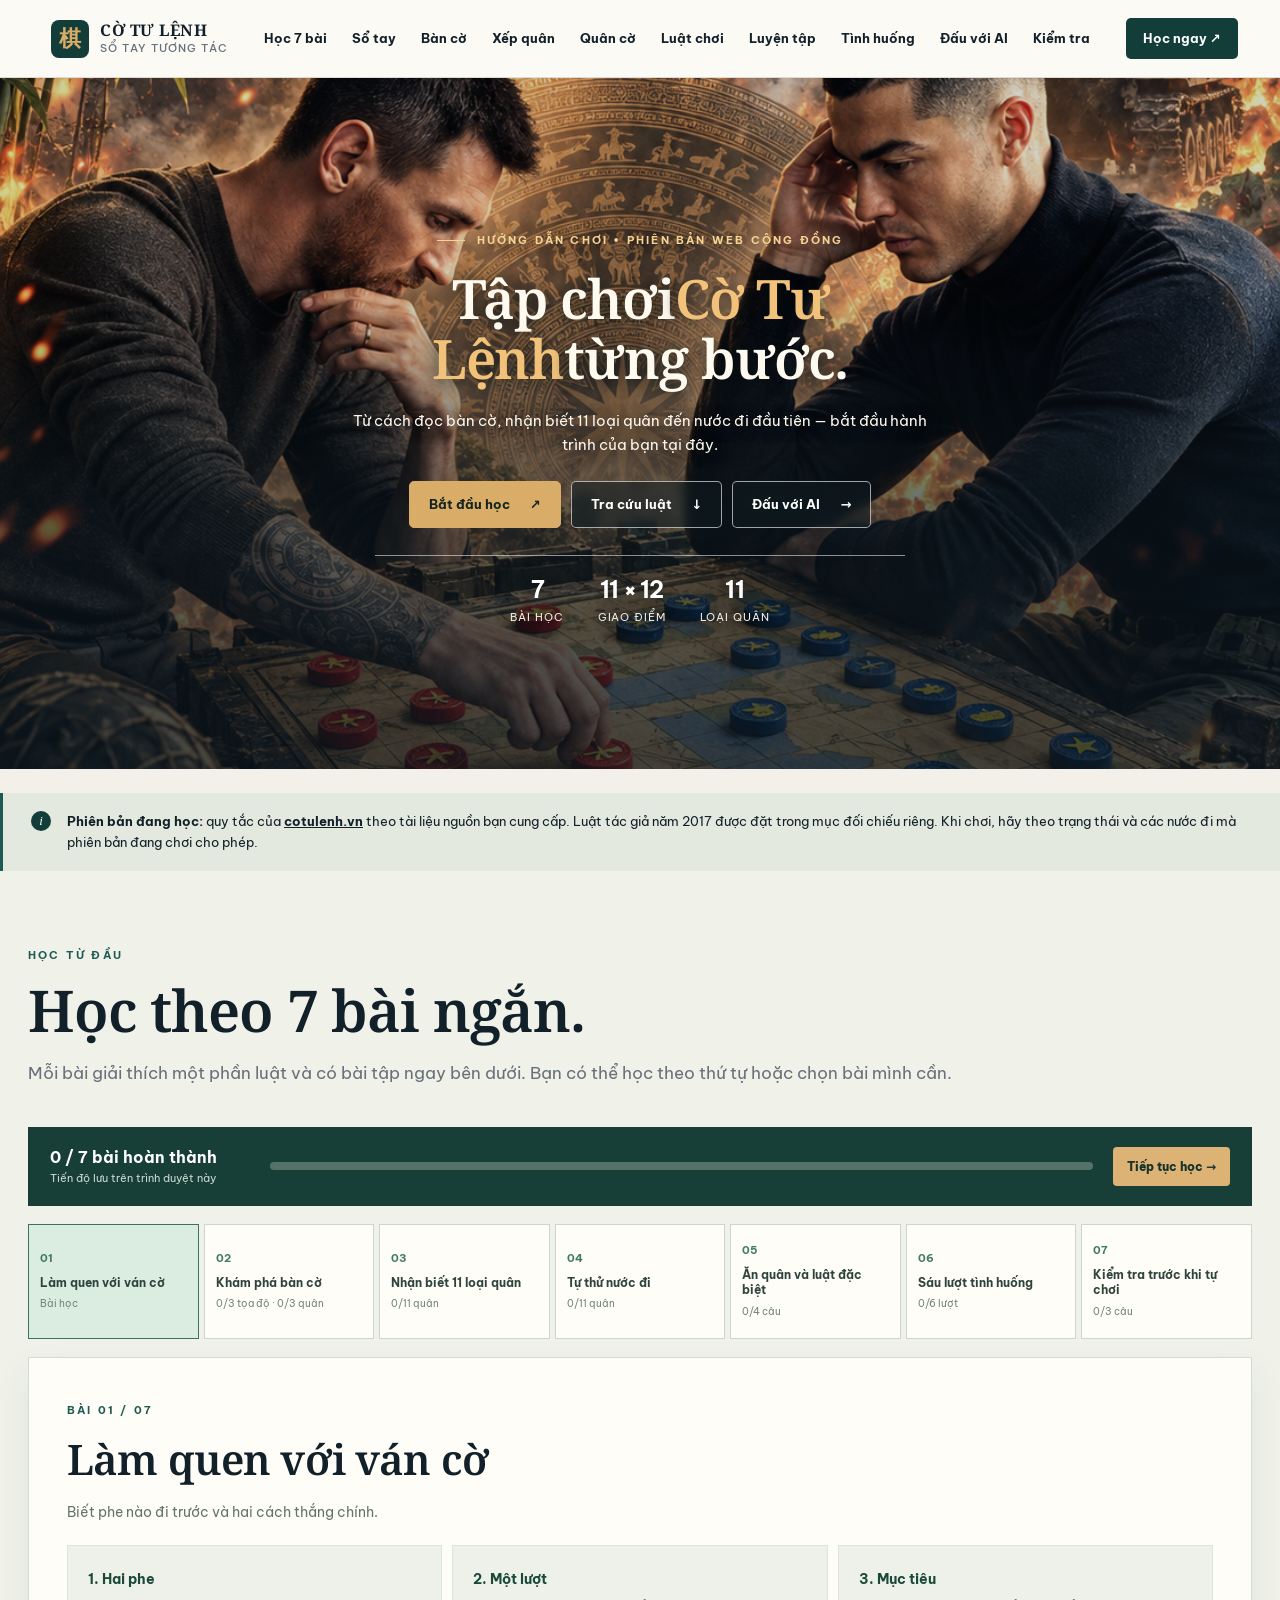
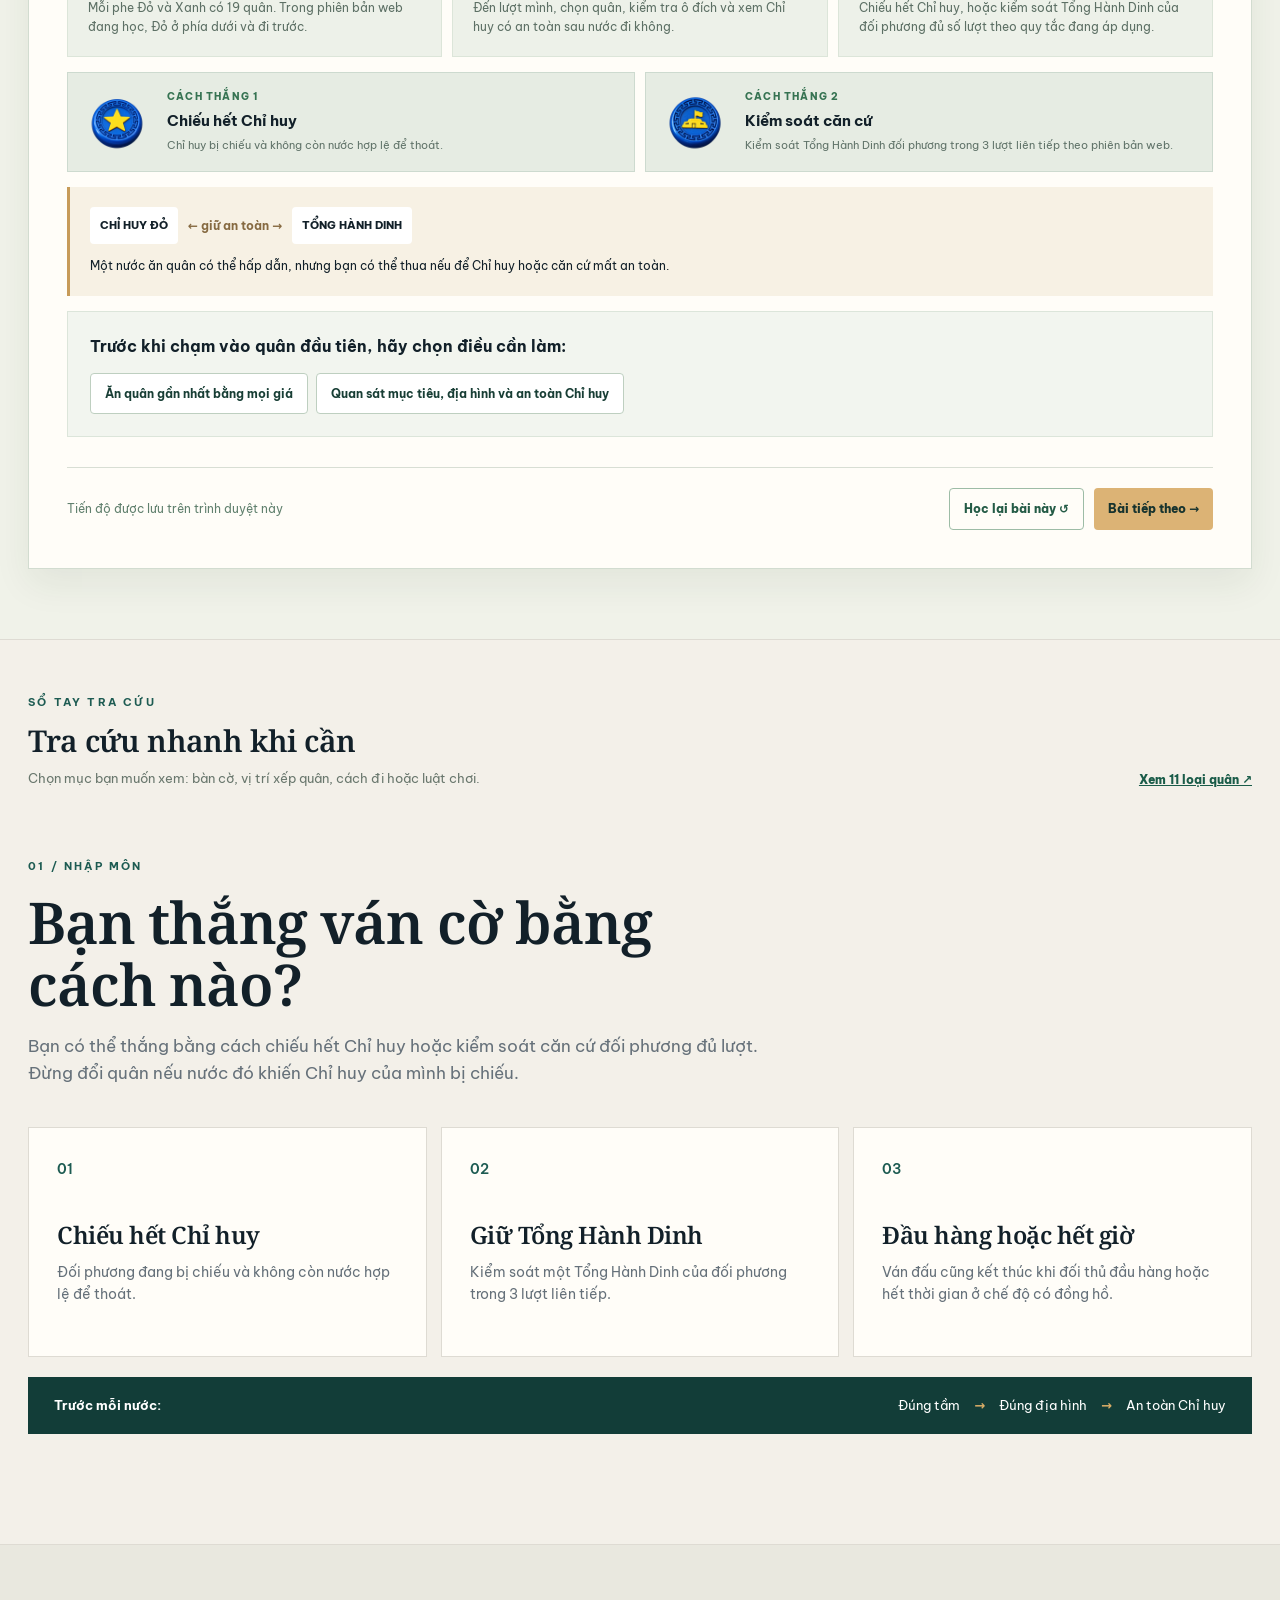
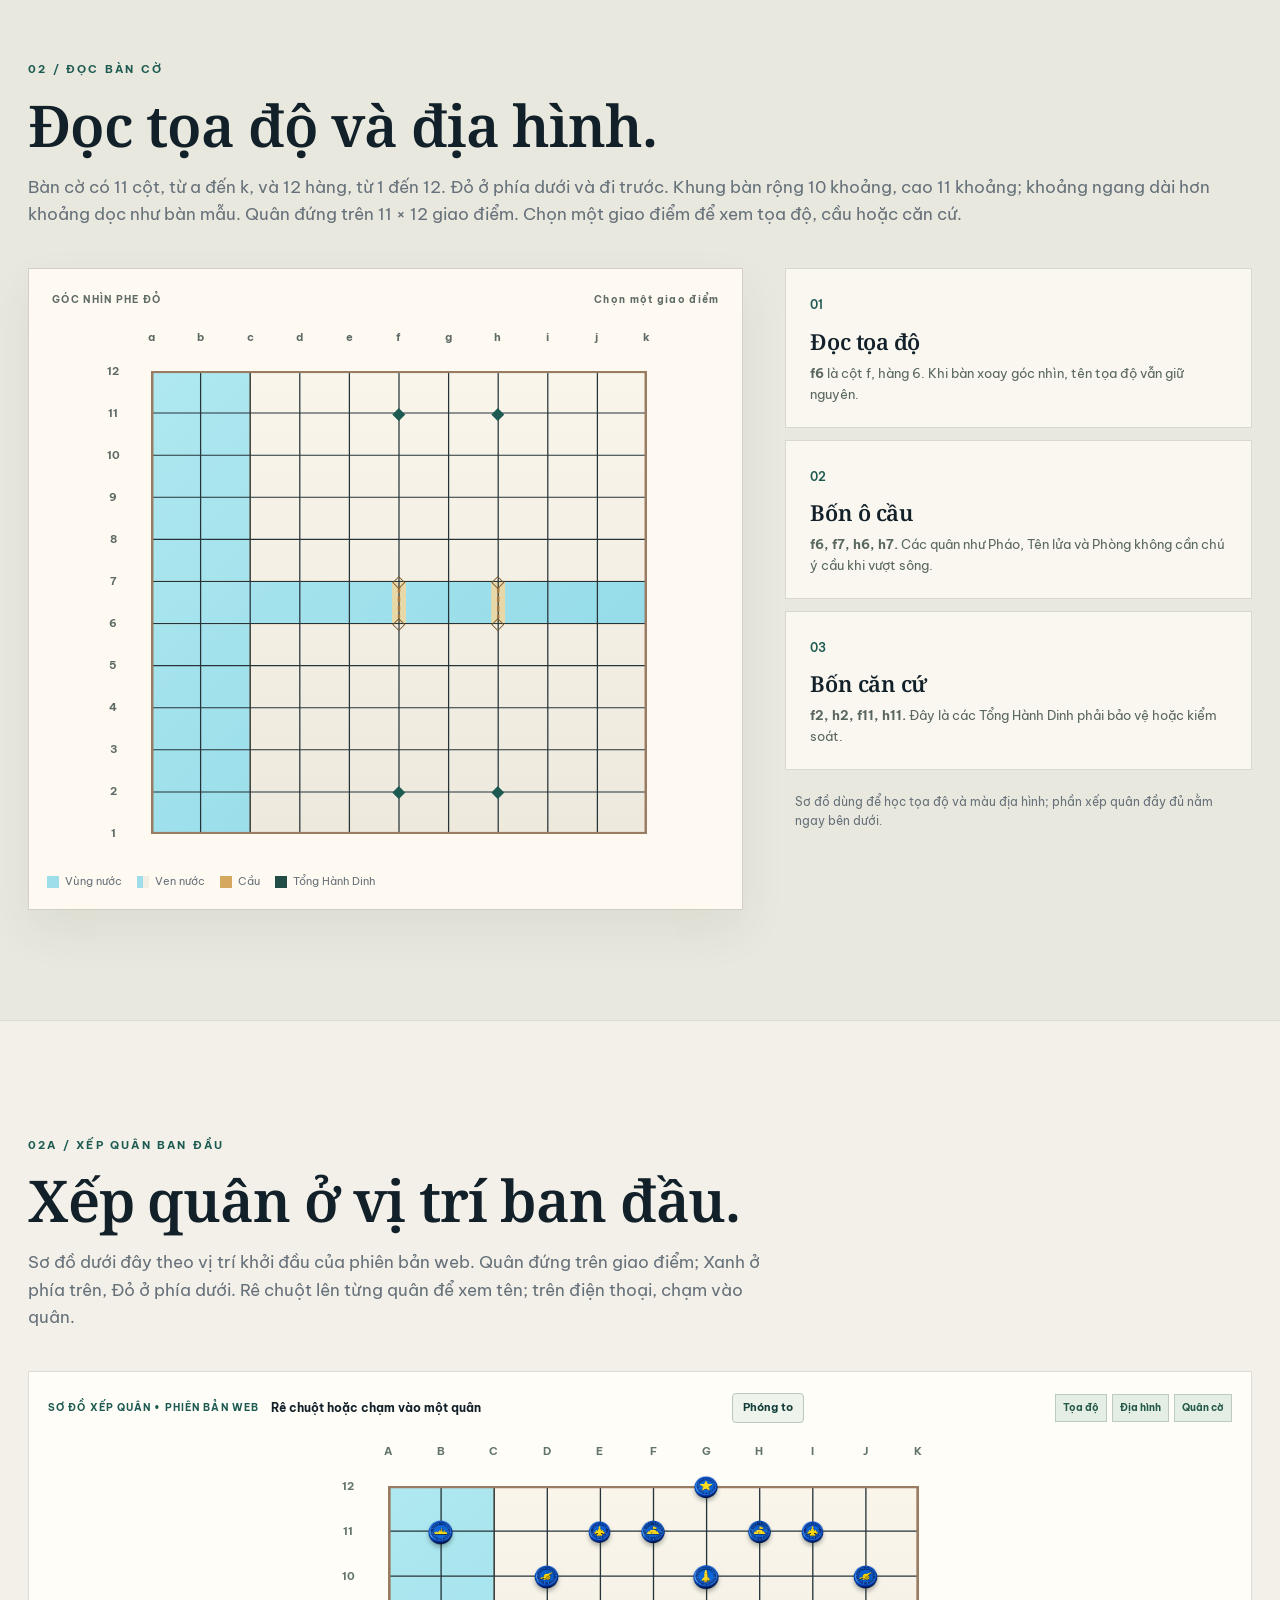
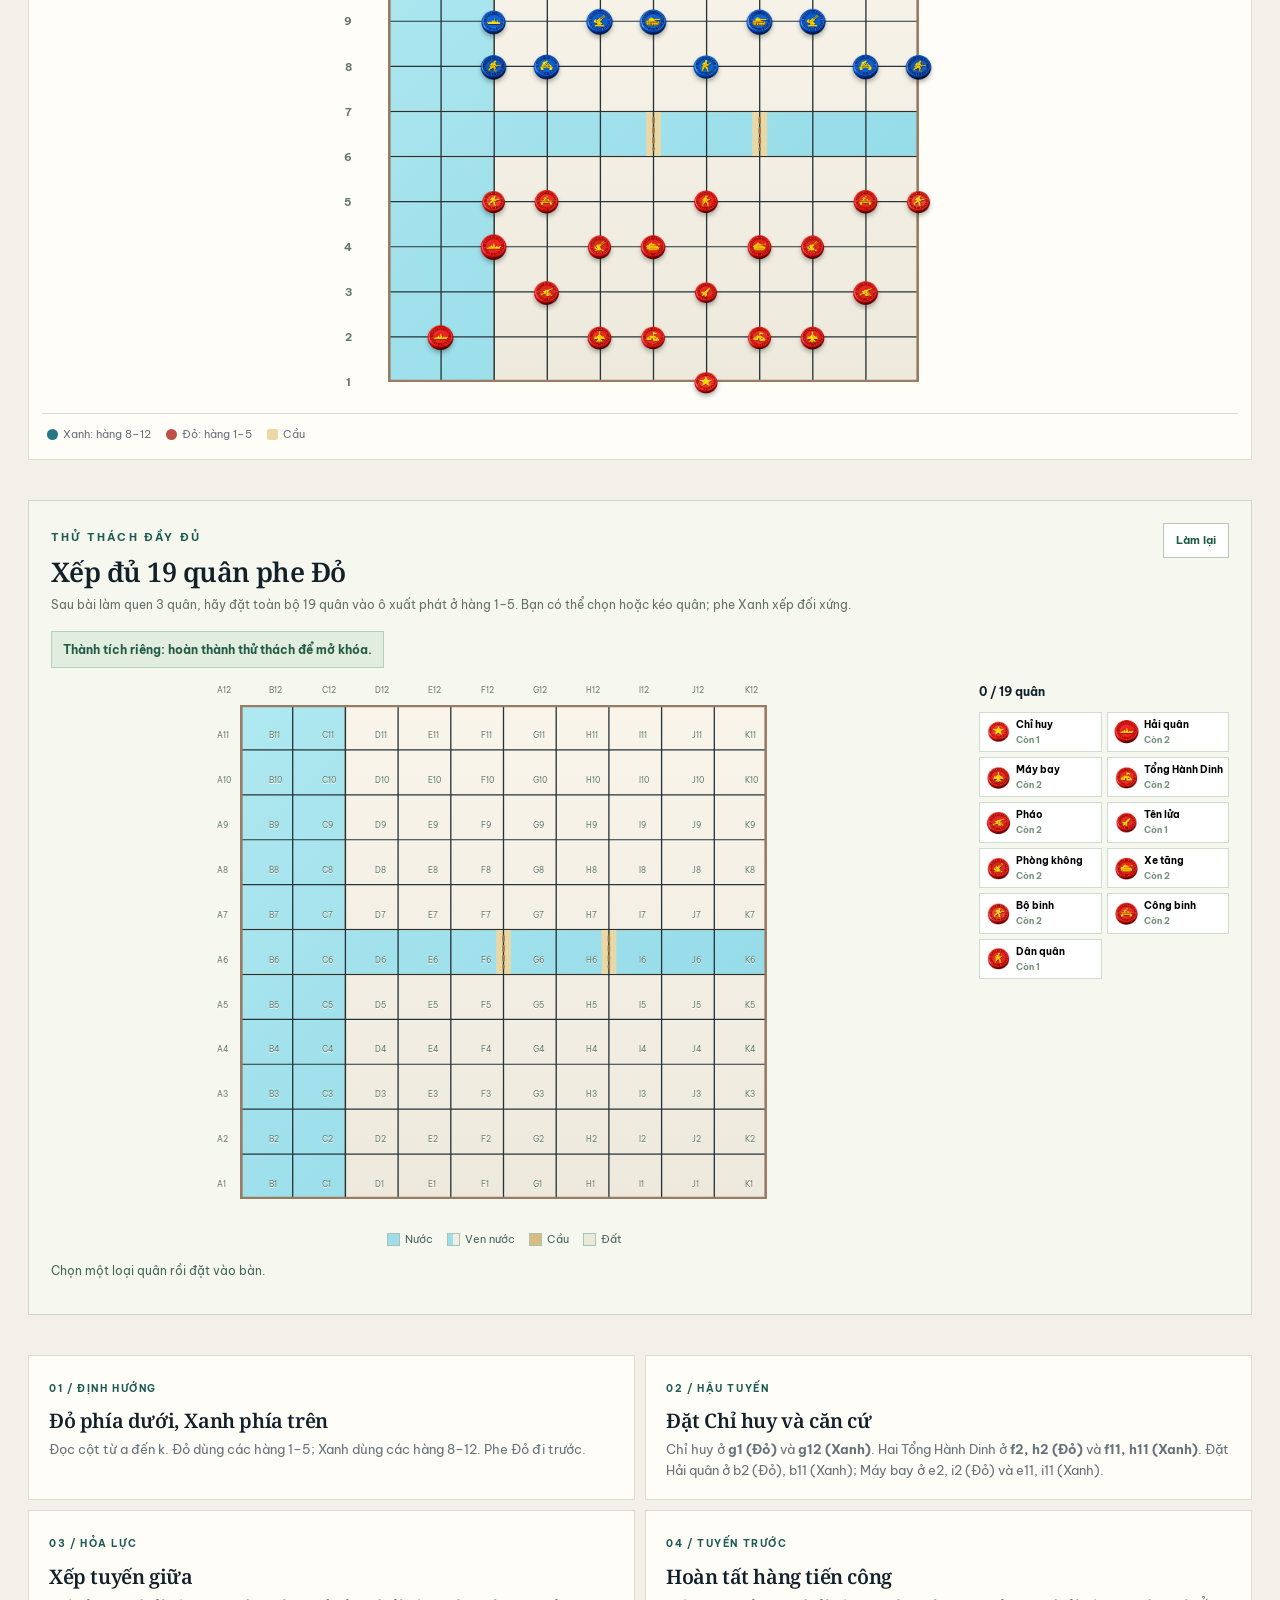
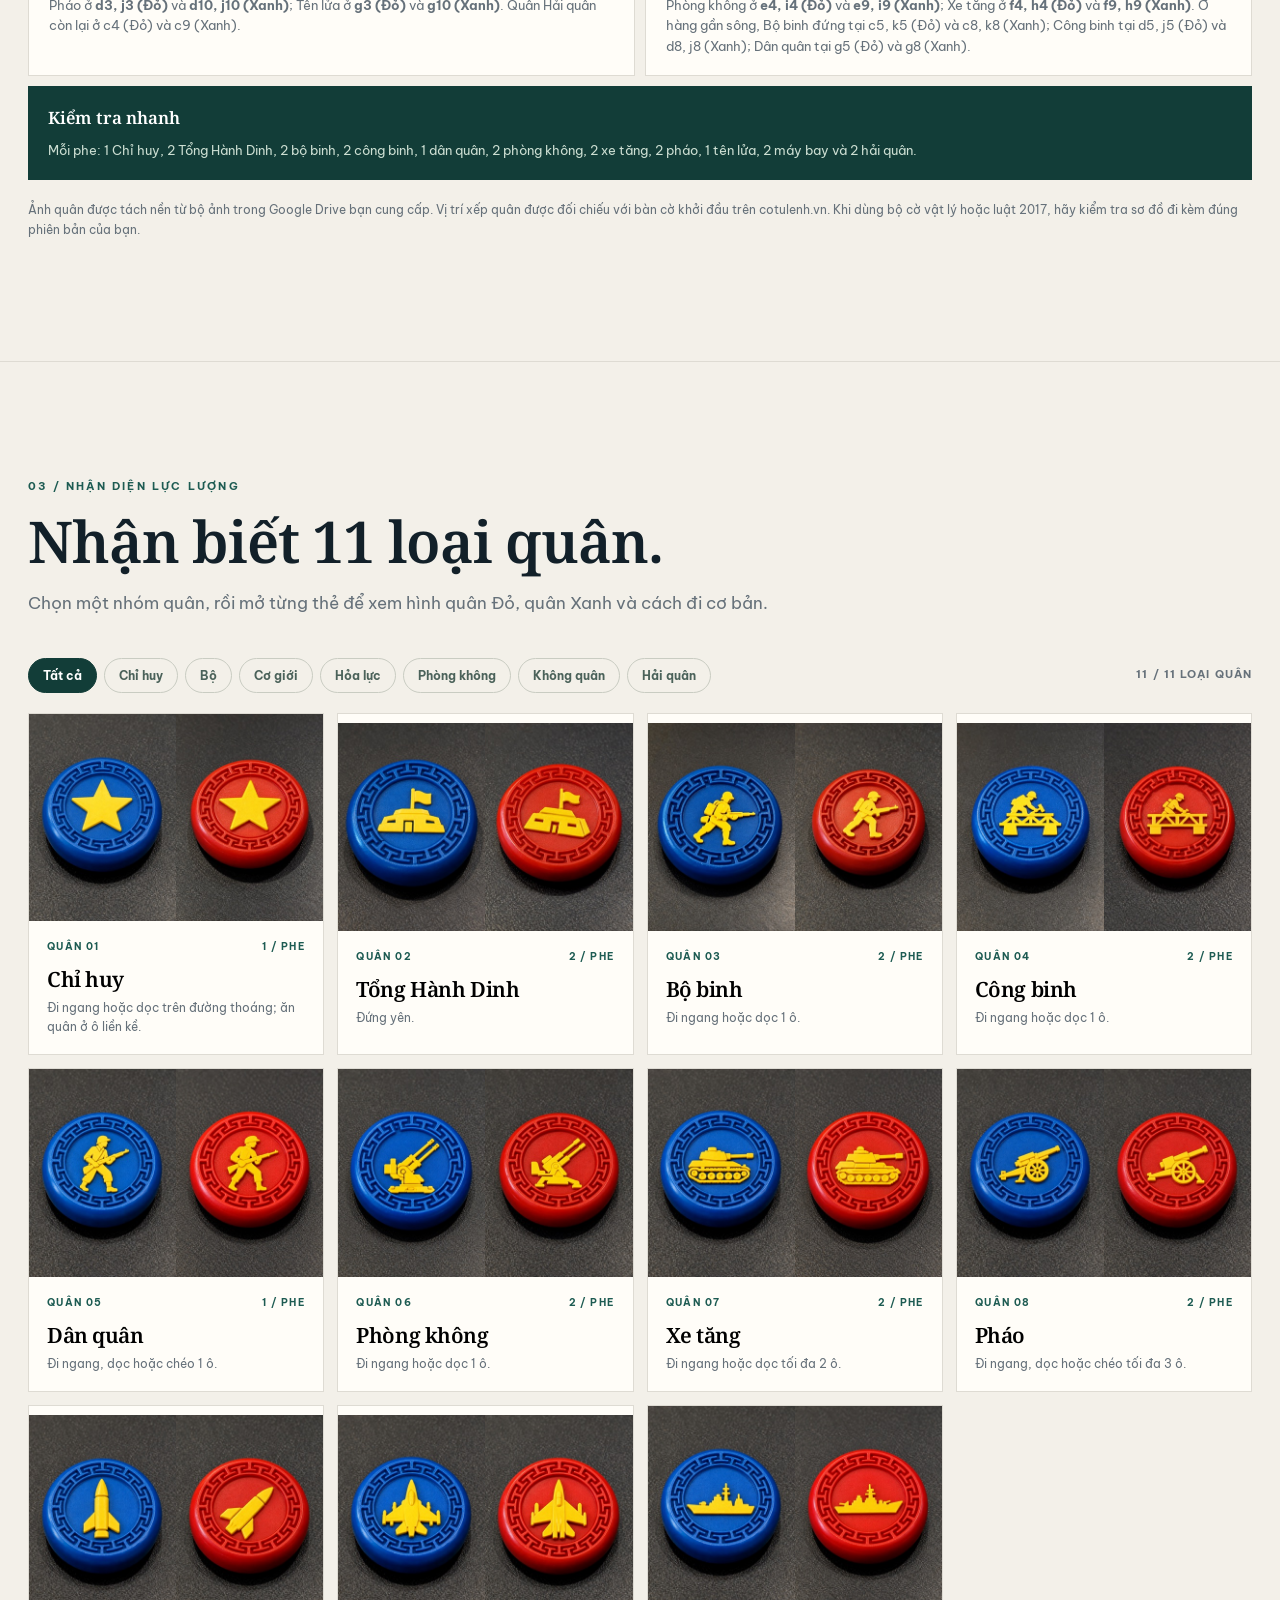
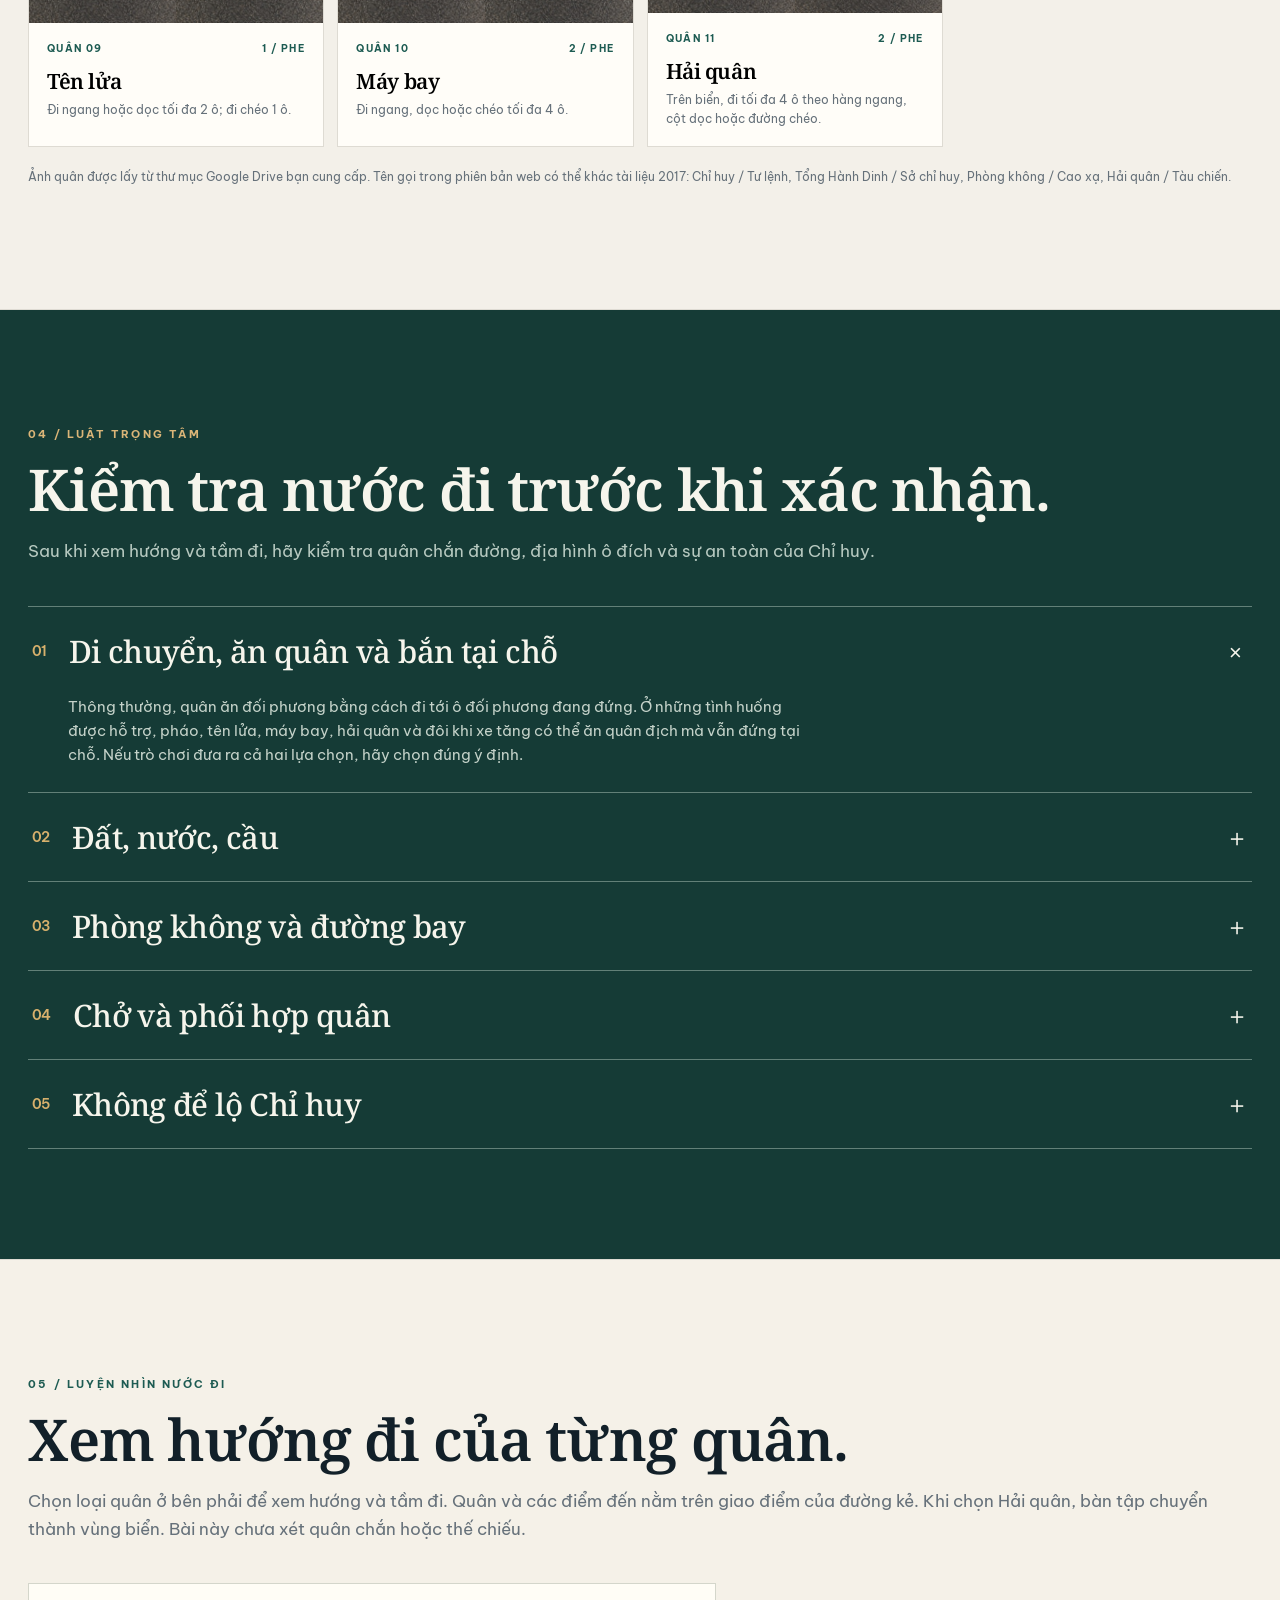
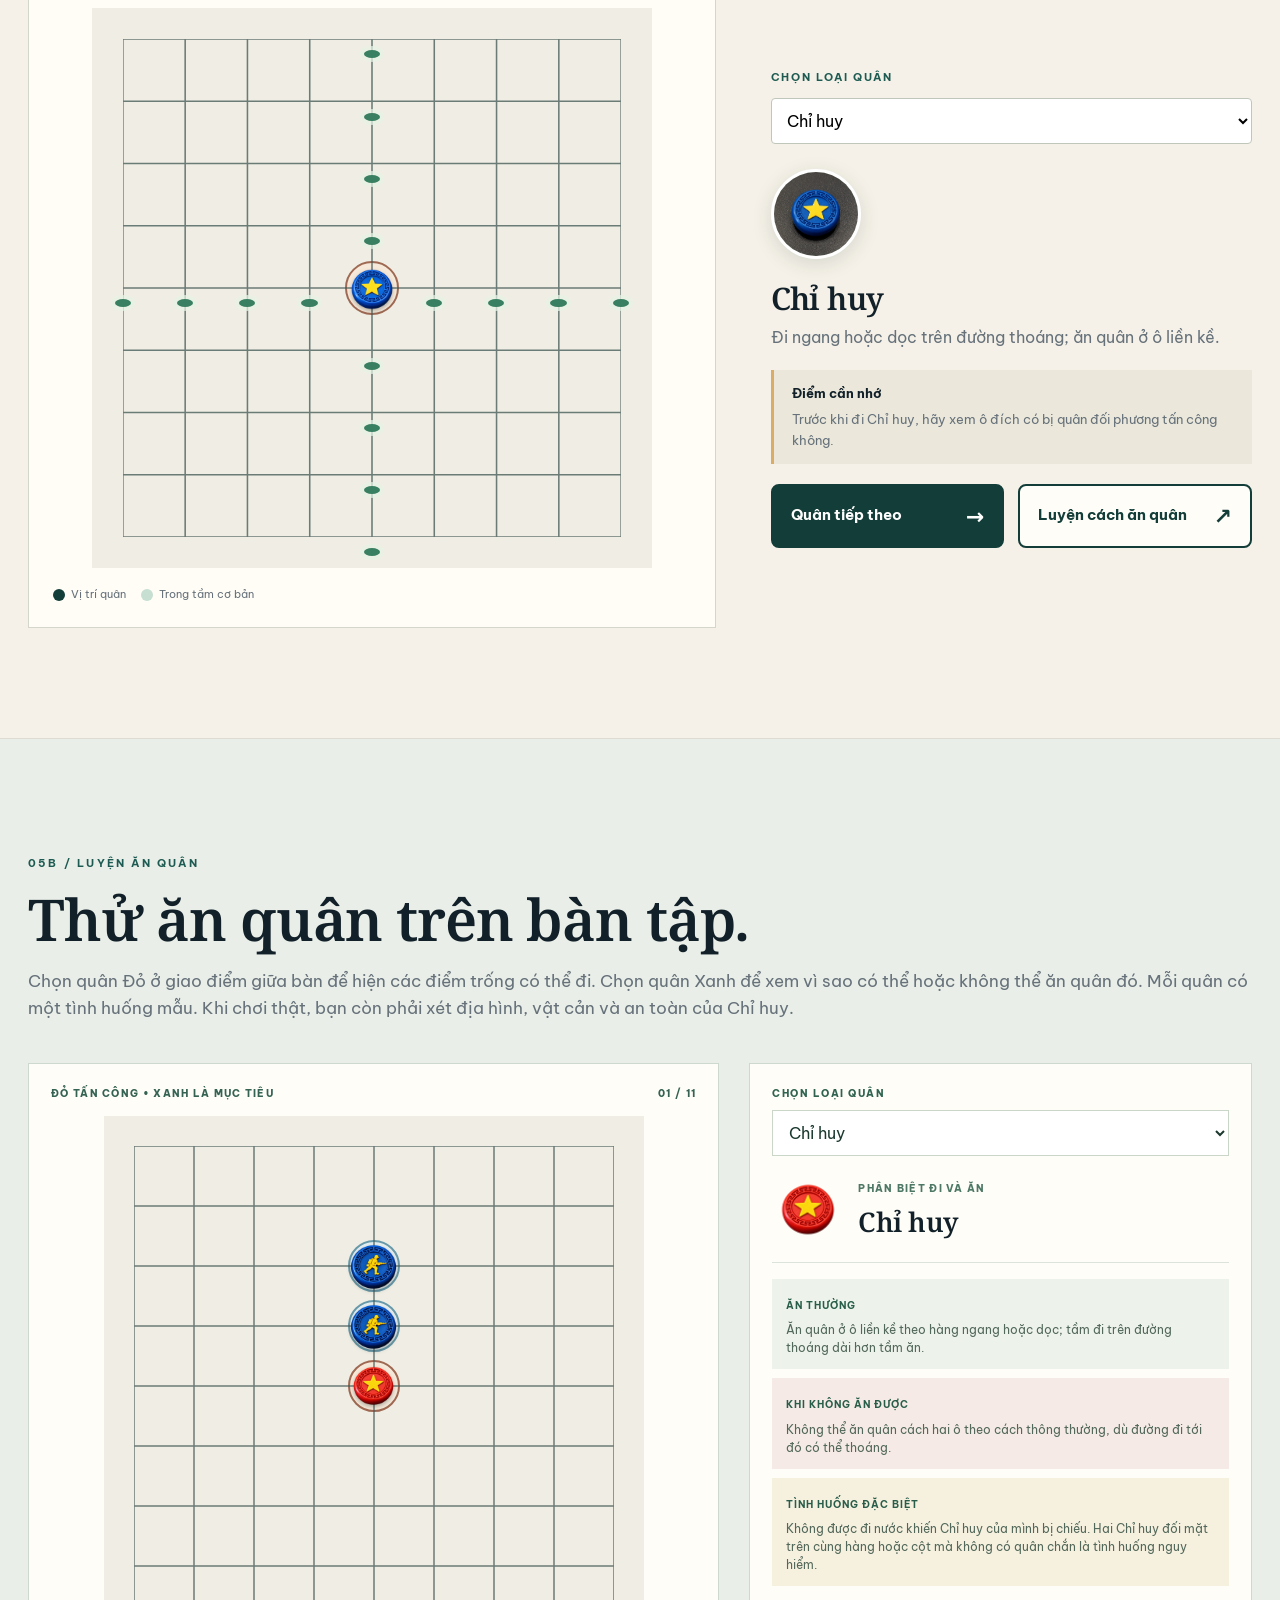
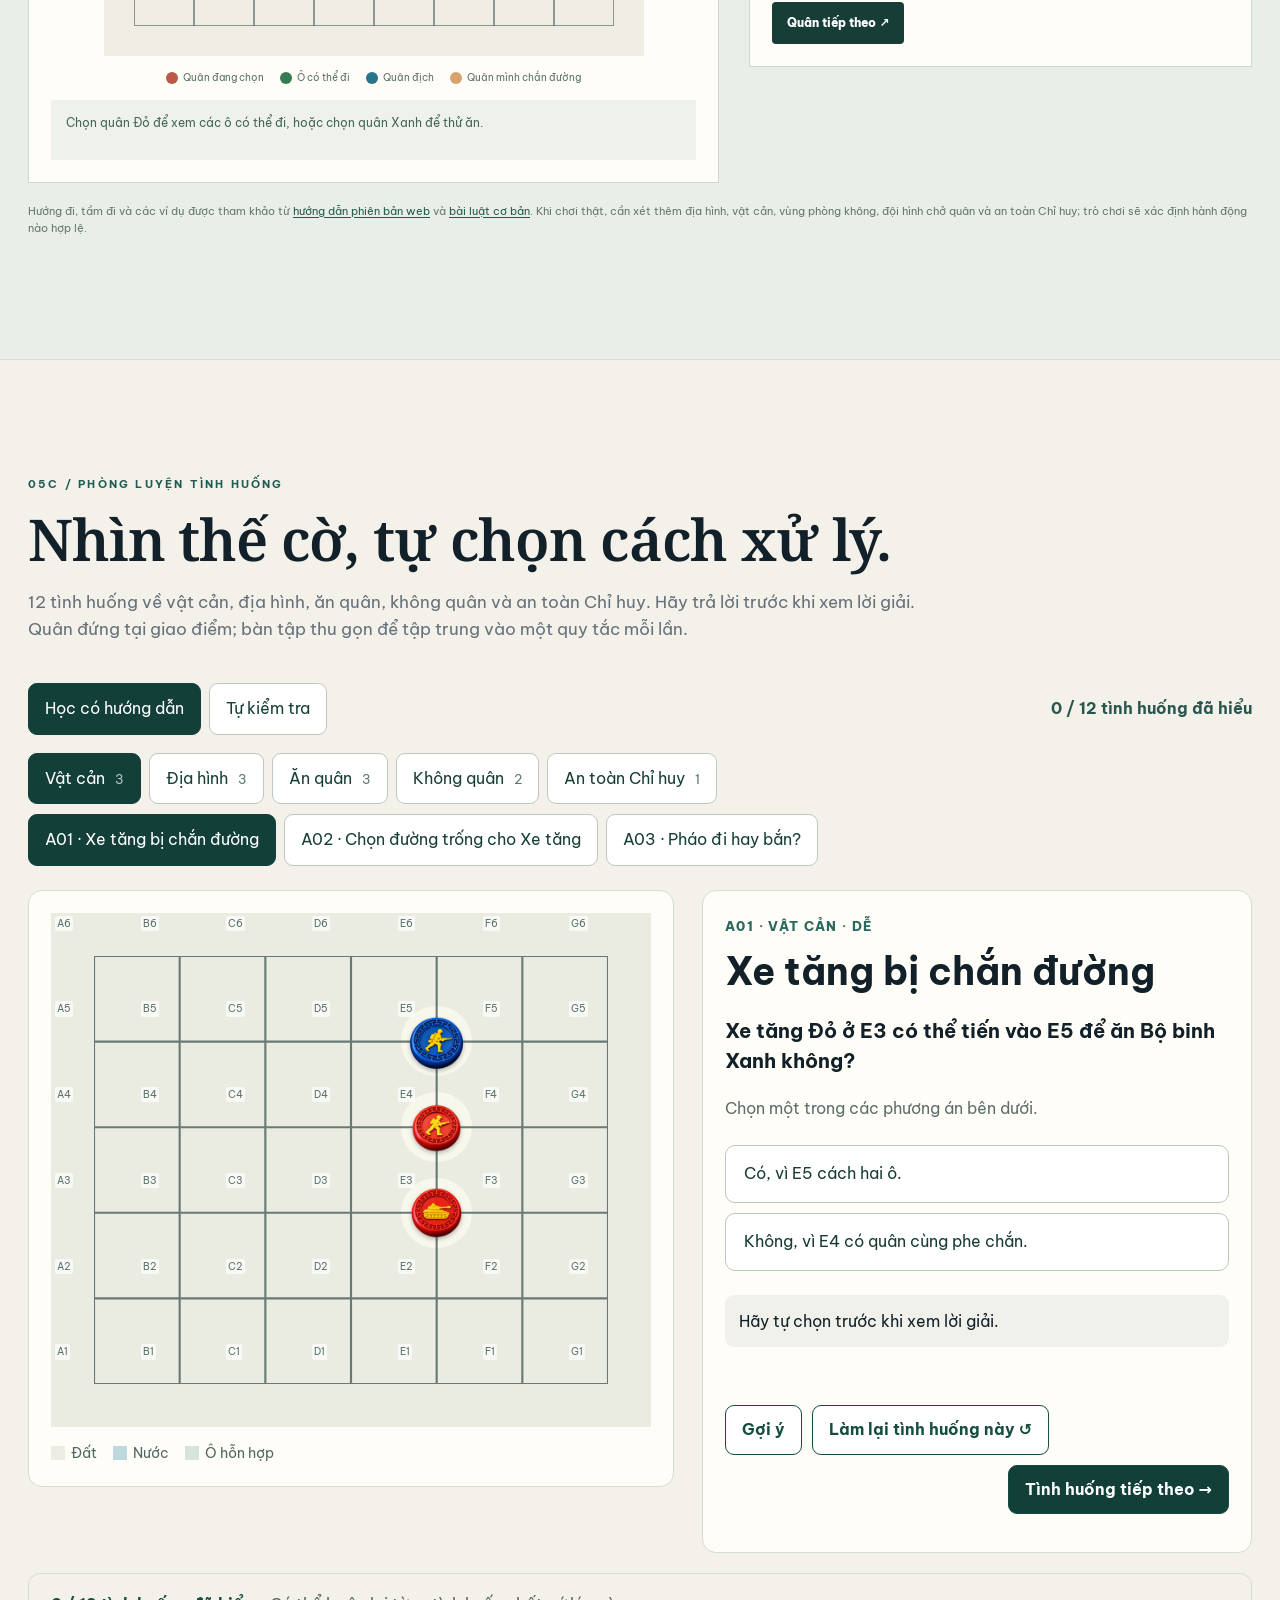
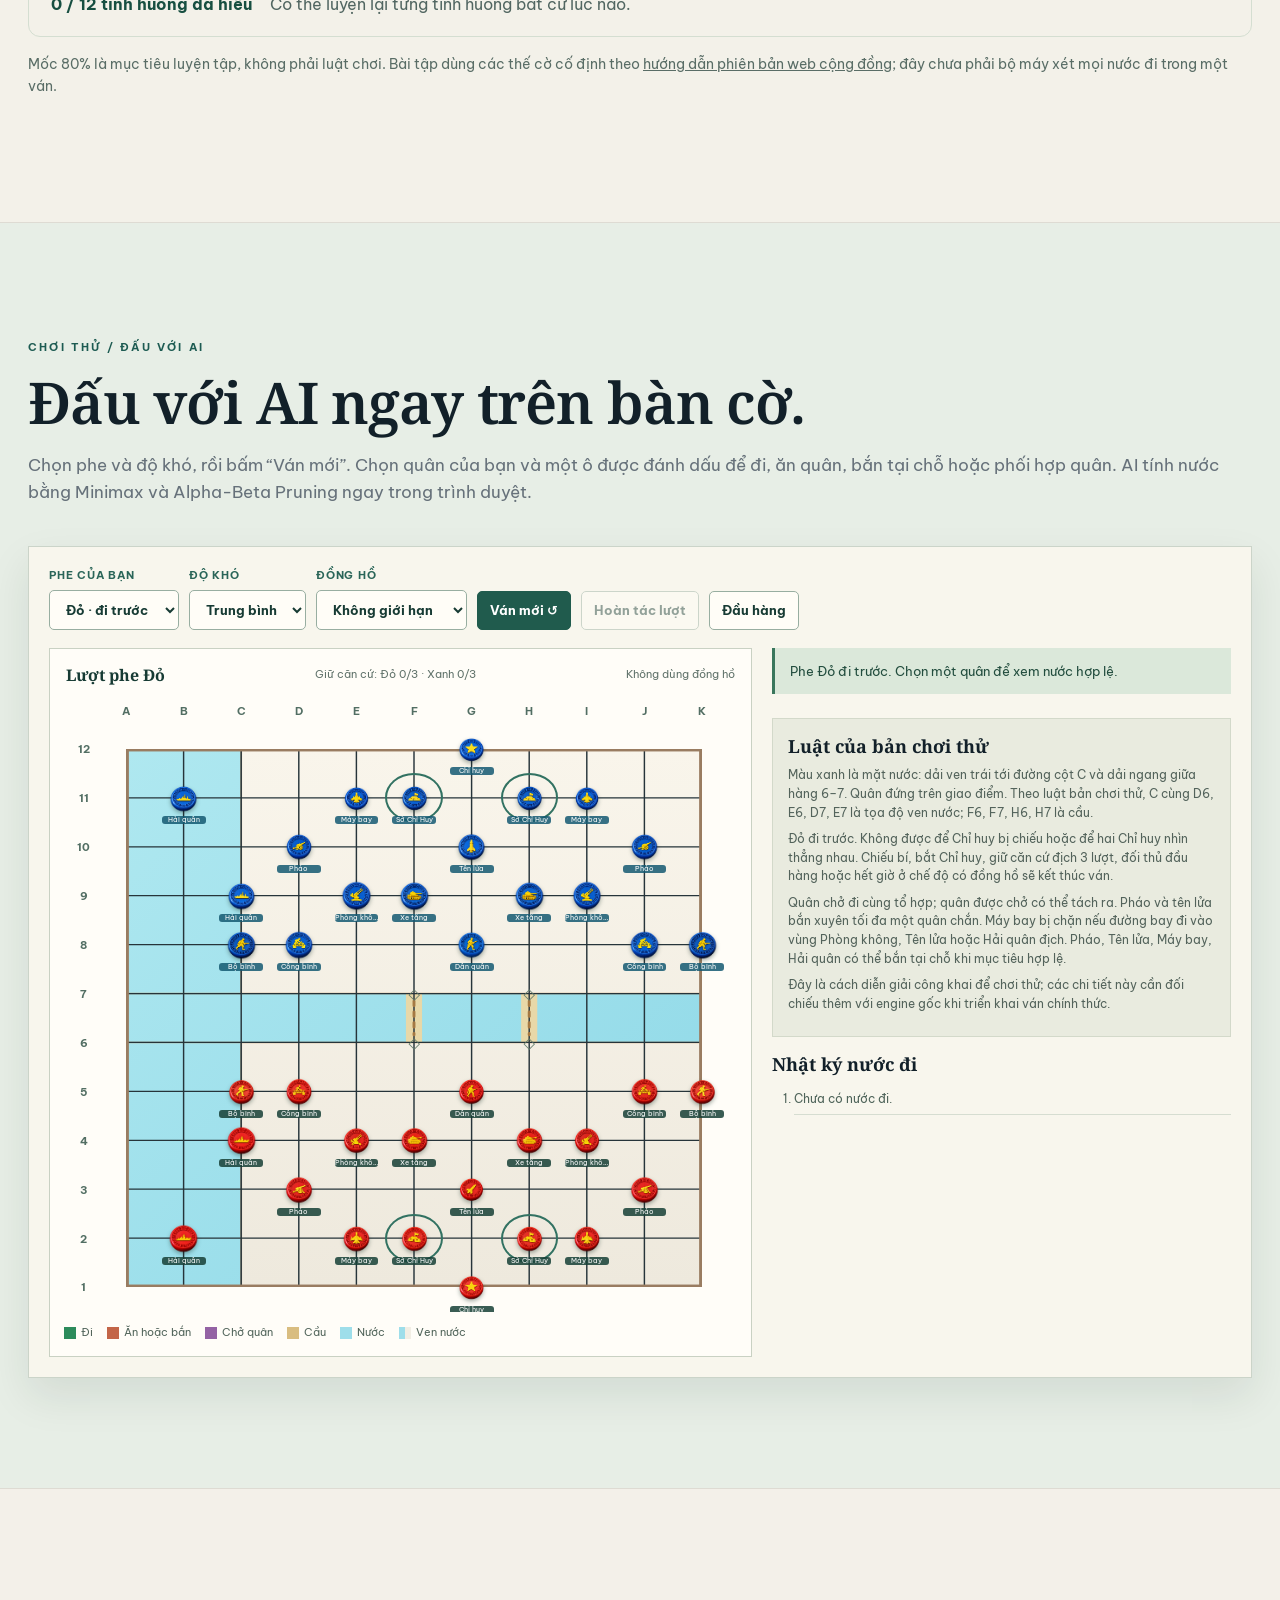
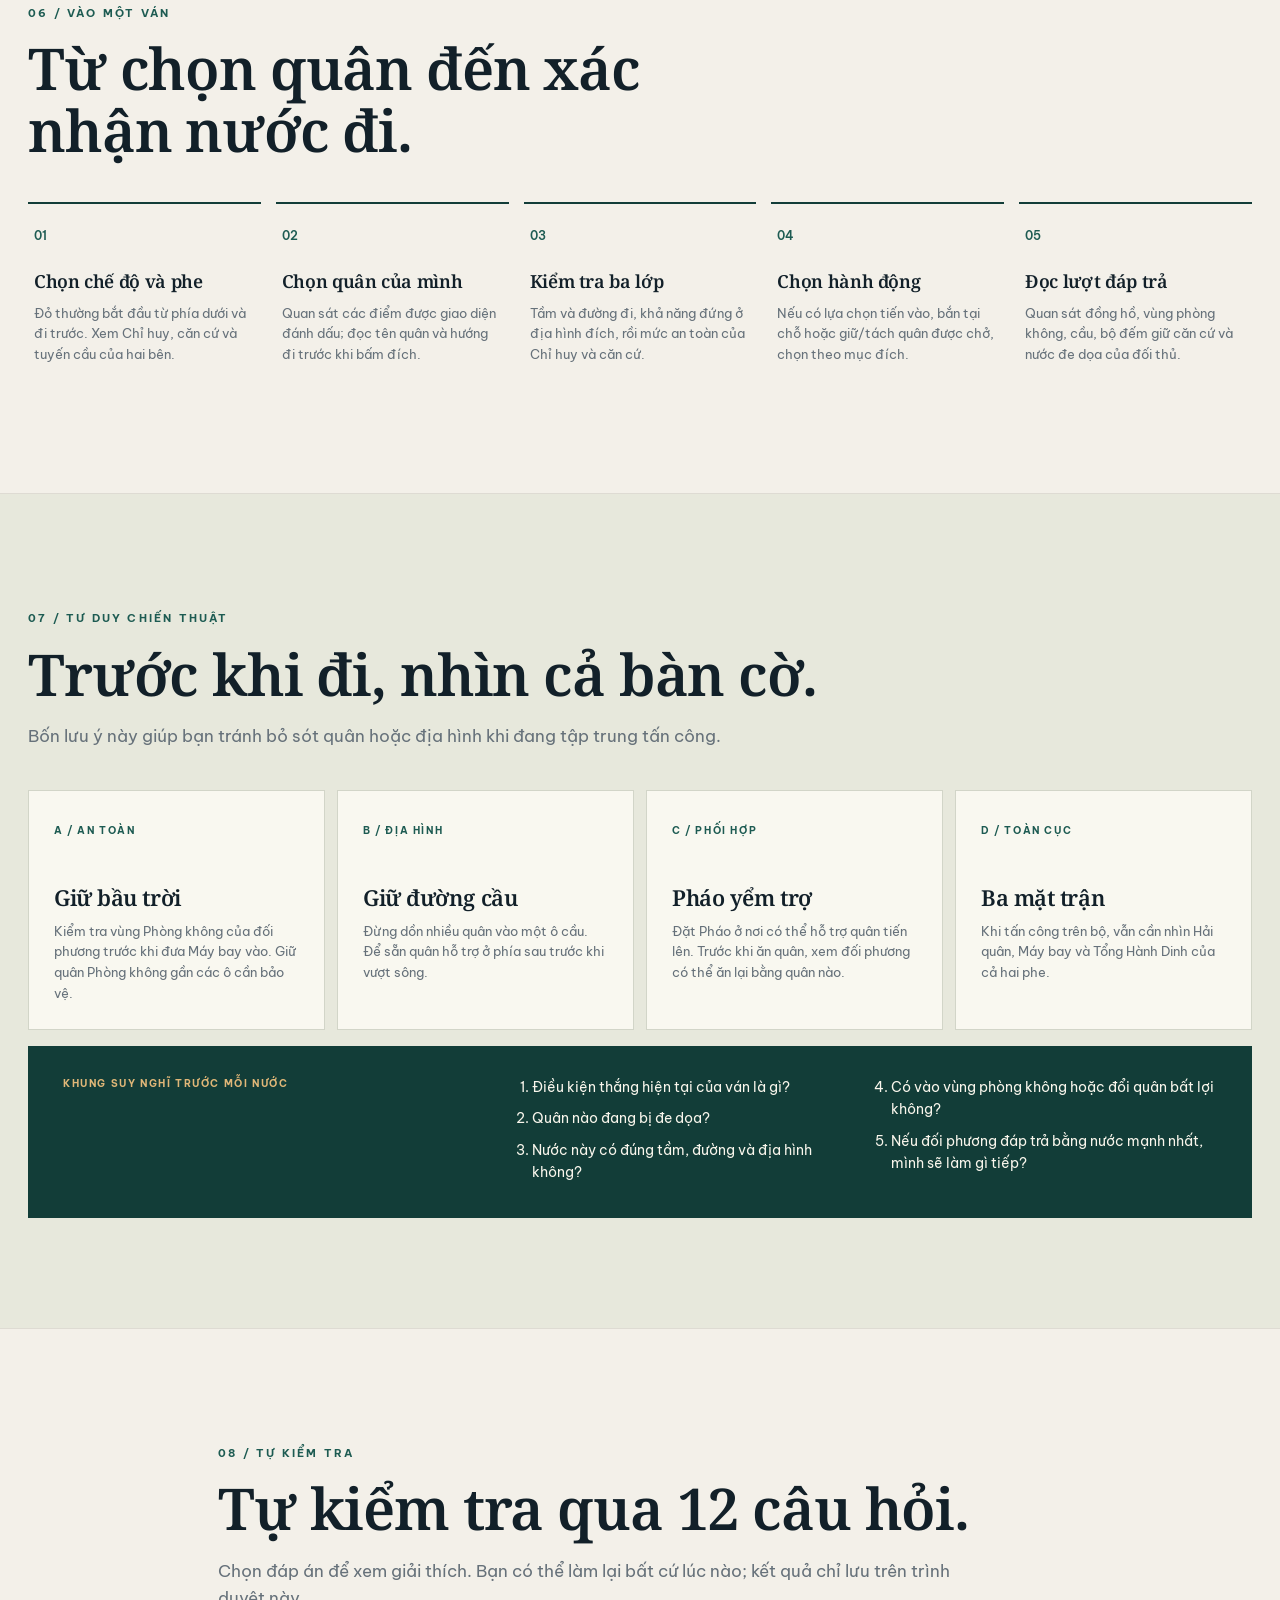
==== commit 4d6332bb: "new design" ====
--- a/index.html
+++ b/index.html
@@ -41,8 +41,8 @@
 
   <main id="main">
     <section class="hero" id="dau-trang">
-      <div class="hero-copy"><p class="eyebrow"><span class="eyebrow-line"></span> HƯỚNG DẪN CHƠI • PHIÊN BẢN WEB CỘNG ĐỒNG</p><h1>Tập chơi<br><em>Cờ Tư Lệnh</em><br>từng bước.</h1><p class="hero-lead">Mới chơi? Bắt đầu với cách đọc bàn cờ, nhận biết 11 loại quân rồi thử chọn nước đi trên bàn tập.</p><div class="hero-actions"><a class="button primary" href="#hoc-tung-buoc">Tôi chưa biết chơi <span>↗</span></a><a class="button ghost" href="#tra-cuu">Tôi muốn tra cứu luật <span>↓</span></a><a class="button ghost" href="#dau-voi-ai">Đấu với AI <span>→</span></a></div><div class="hero-meta"><span><strong>7</strong> bài học</span><span><strong>11 × 12</strong> giao điểm</span><span><strong>11</strong> loại quân</span></div></div>
-      <div class="hero-art"><div class="hero-art-head"><span>01 / BÀN CỜ</span><span>ĐỎ ↔ XANH</span></div><img src="assets/so-do-xep-quan-ban-dau.svg" alt="Sơ đồ Cờ Tư Lệnh 11 cột, 12 hàng và 19 quân mỗi phe" loading="eager"><div class="hero-art-foot"><span>Xem cách đọc tọa độ và địa hình</span><span>↗</span></div></div>
+      <picture class="hero-image"><source media="(max-width: 700px)" srcset="assets/hero-a2.png"><img src="assets/hero-a1.png" alt="Hai người chơi đang cân nhắc nước đi trên bàn Cờ Tư Lệnh" width="1672" height="941" fetchpriority="high"></picture>
+      <div class="hero-copy"><p class="eyebrow"><span class="eyebrow-line"></span> HƯỚNG DẪN CHƠI • PHIÊN BẢN WEB CỘNG ĐỒNG</p><h1><span class="hero-title-intro">Tập chơi<br></span><em>Cờ Tư Lệnh</em><br>từng bước.</h1><p class="hero-lead">Từ cách đọc bàn cờ, nhận biết 11 loại quân đến nước đi đầu tiên — bắt đầu hành trình của bạn tại đây.</p><div class="hero-actions"><a class="button primary" href="#hoc-tung-buoc">Bắt đầu học <span>↗</span></a><a class="button ghost" href="#tra-cuu">Tra cứu luật <span>↓</span></a><a class="button ghost" href="#dau-voi-ai">Đấu với AI <span>→</span></a></div><div class="hero-meta"><span><strong>7</strong> bài học</span><span><strong>11 × 12</strong> giao điểm</span><span><strong>11</strong> loại quân</span></div></div>
     </section>
 
     <div class="notice"><span class="notice-icon">i</span><p><strong>Phiên bản đang học:</strong> quy tắc của <a href="https://www.cotulenh.vn/guide" target="_blank" rel="noopener noreferrer">cotulenh.vn</a> theo tài liệu nguồn bạn cung cấp. Luật tác giả năm 2017 được đặt trong mục đối chiếu riêng. Khi chơi, hãy theo trạng thái và các nước đi mà phiên bản đang chơi cho phép.</p></div>
--- a/styles.css
+++ b/styles.css
@@ -45,6 +45,33 @@
 .legend-mixed{background:#d7e8dc}
 .hero-art img{aspect-ratio:1;background:#f8f5ec}
 
+/* Full-bleed photograph with type placed directly on the image. */
+.hero{display:flex;position:relative;isolation:isolate;min-height:clamp(680px,54vw,900px);padding:clamp(40px,5vw,80px);align-items:center;justify-content:center;text-align:center;background:#101d22;overflow:hidden}
+.hero-image{position:absolute;inset:0;z-index:-2;display:block}
+.hero-image img{display:block;width:100%;height:100%;object-fit:cover;object-position:center}
+.hero::before{content:"";position:absolute;inset:0;z-index:-1;background:linear-gradient(180deg,#0b171f32 0%,#0b171f2b 30%,#0b171fa6 64%,#0b171fc4 100%);pointer-events:none}
+.hero-copy{width:min(1120px,100%);max-width:none;margin:0;padding:0;background:none;border:0;box-shadow:none;backdrop-filter:none;text-shadow:0 2px 16px #061013d9}
+.hero .eyebrow{justify-content:center;color:#f7d393;font-size:11px}
+.hero .eyebrow-line{background:#f7d393}
+.hero h1{font-size:clamp(58px,6vw,104px);line-height:1.1;margin:20px 0;color:#fffaf0}
+.hero h1 br:first-of-type{display:none}
+.hero h1 em{color:#f2c27b}
+.hero-lead{color:#fff8ed;font-size:clamp(15px,1.3vw,19px);line-height:1.6;max-width:650px;margin:0 auto}
+.hero-actions{justify-content:center;margin-top:30px;gap:10px;text-shadow:none}
+.hero .button{background:#101d228c;border-color:#ffffff9c;color:#fff;gap:20px;backdrop-filter:blur(5px)}
+.hero .button.primary{background:#d9ad67;border-color:#d9ad67;color:#142320}
+.hero .button.ghost:hover{background:#25343ad9}
+.hero-meta{justify-content:center;border-top:1px solid #ffffff87;max-width:530px;margin:40px auto 0;padding-top:16px;color:#f2eee4}
+.hero-meta strong{color:#fff;font-size:23px}
+@media(max-width:700px){.hero{display:block;min-height:0;padding:0;text-align:left}.hero-image{position:relative;inset:auto;z-index:auto}.hero-image img{width:100%;height:auto;object-fit:contain}.hero::before{z-index:0;background:linear-gradient(180deg,#0b171fd1 0%,#0b171f85 25%,transparent 61%,#0b171f5c 100%)}.hero-copy{position:absolute;z-index:1;top:5%;left:6%;width:88%;text-align:left}.hero .eyebrow{justify-content:flex-start;font-size:9px;letter-spacing:.12em}.hero .eyebrow-line{width:16px;flex:none}.hero h1{font-size:clamp(38px,10vw,64px);line-height:1.08;margin:14px 0}.hero h1 br:first-of-type{display:block}.hero-lead{font-size:13px;line-height:1.5;max-width:330px;margin:0}.hero-actions{justify-content:flex-start;margin-top:18px}.hero .button{font-size:12px;padding:9px 12px}.hero-actions .button.ghost,.hero-meta{display:none}}
+@media(max-width:380px){.hero h1{font-size:36px}.hero-lead{font-size:12px}}
+
+/* Keep the title in the clear space between the two faces. */
+@media(min-width:701px){.hero-copy{width:min(600px,48vw)}.hero h1{font-size:clamp(46px,4.25vw,70px)}.hero h1 br{display:inline}.hero-lead{font-size:15px}.hero-meta{margin-top:27px}.hero-actions{margin-top:24px}}
+@media(min-width:701px) and (max-width:1200px){.hero-copy{width:min(440px,43vw)}.hero h1{font-size:clamp(40px,4vw,52px)}.hero .eyebrow{font-size:9px}.hero-lead{font-size:13px}.hero-meta{font-size:9px;gap:15px}.hero-meta strong{font-size:19px}}
+@media(max-width:700px){.hero{display:block;background:#101d22}.hero::before{height:25%;bottom:auto;background:linear-gradient(180deg,#0b171fc9,transparent)}.hero-copy{position:static;width:100%;padding:21px 22px 29px;text-align:left;text-shadow:none}.hero .eyebrow{display:none}.hero h1{position:absolute;top:3%;left:5%;width:90%;margin:0;color:#fff;font-size:clamp(29px,8vw,47px);line-height:1.05;text-shadow:0 2px 12px #071016}.hero-title-intro{display:none}.hero-lead{max-width:520px;margin:0;color:#f7f0e4;font-size:14px}.hero-actions{margin-top:18px}.hero .button.ghost{display:inline-flex}.hero-meta{display:flex;justify-content:flex-start;margin:24px 0 0;max-width:100%;gap:18px}}
+@media(max-width:420px){.hero h1{font-size:clamp(29px,8vw,35px)}.hero .button{font-size:11px;padding:9px 10px}.hero-meta strong{font-size:18px}.hero-meta{font-size:9px;gap:12px}}
+
 /* Each control occupies one intersection of the board artwork. */
 .board-panel{overflow-x:auto}
 .board-grid{--board-col:clamp(23px,min(4.5vw,5.5dvh),56px);--board-row:calc(var(--board-col) * .85);--board-label:26px;position:relative;isolation:isolate;grid-template-columns:var(--board-label) repeat(11,var(--board-col));grid-template-rows:var(--board-label) repeat(12,var(--board-row));gap:0;width:max-content;margin:auto}
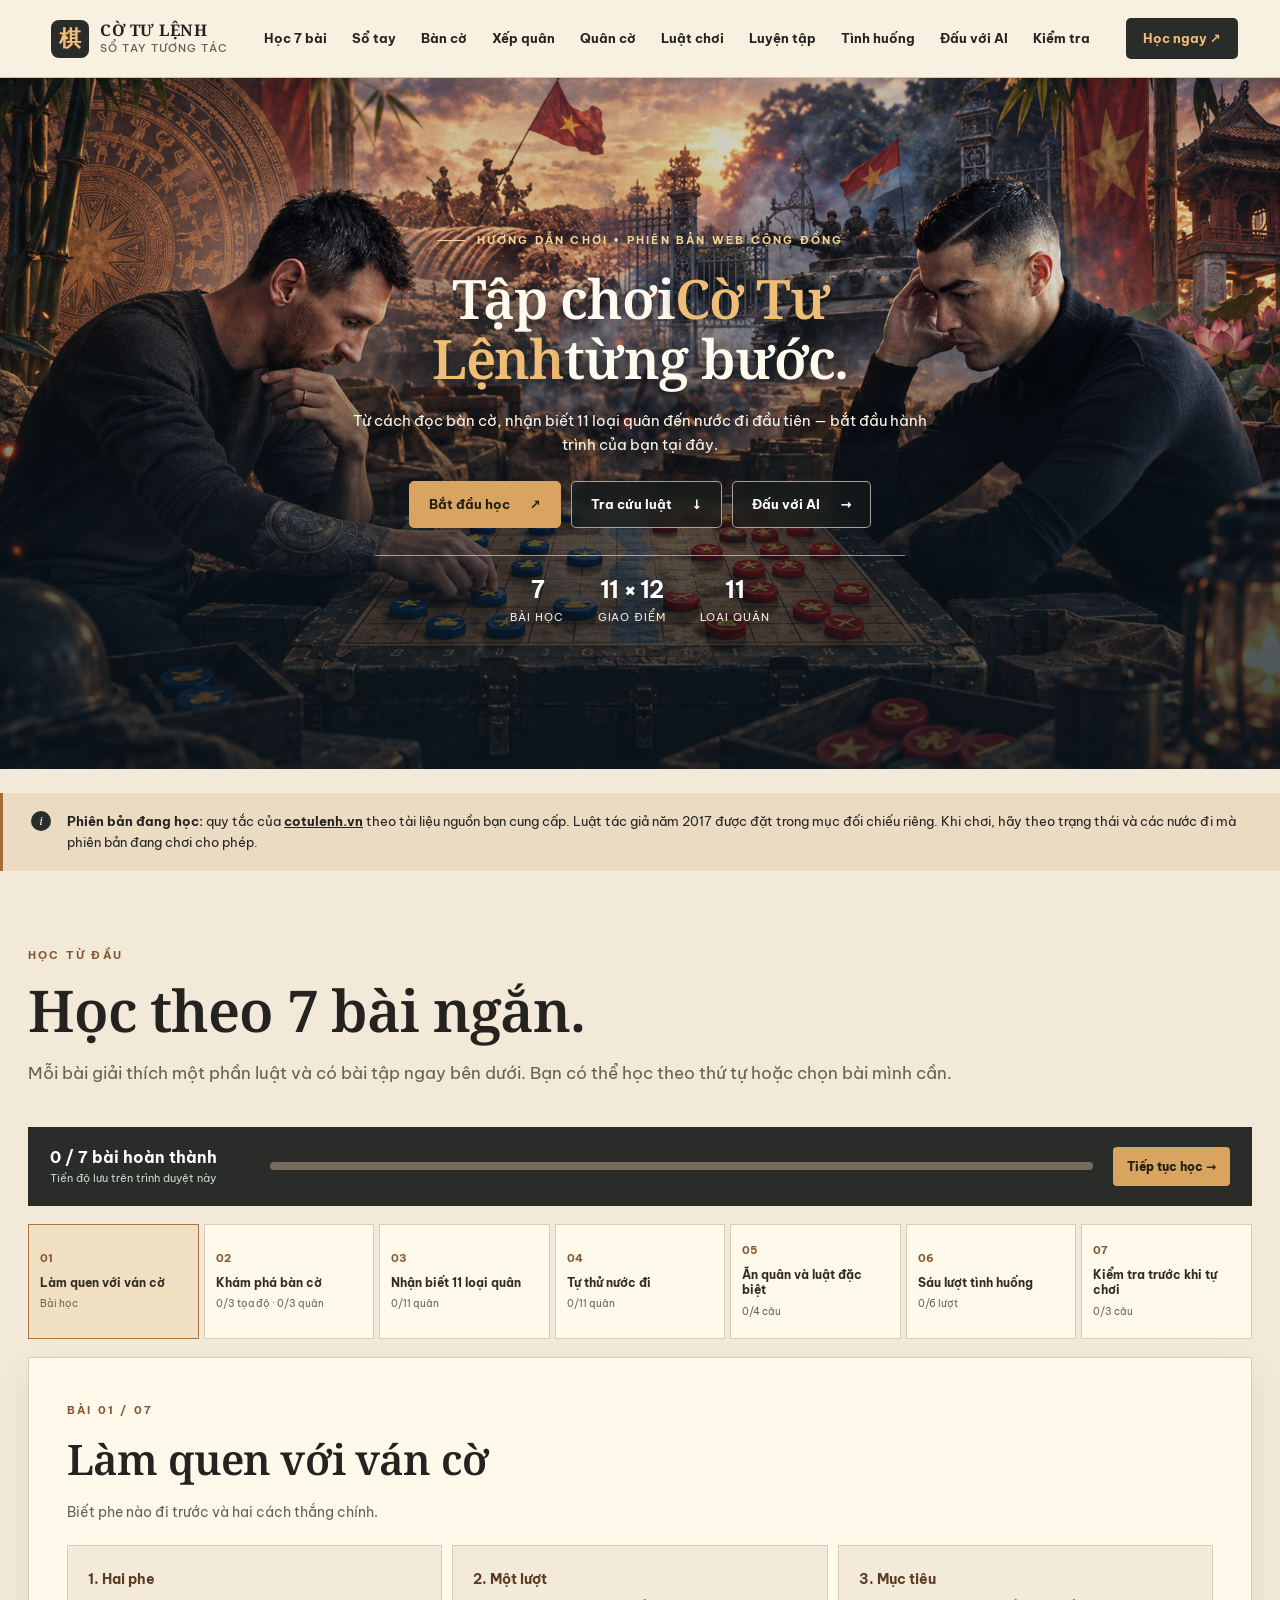
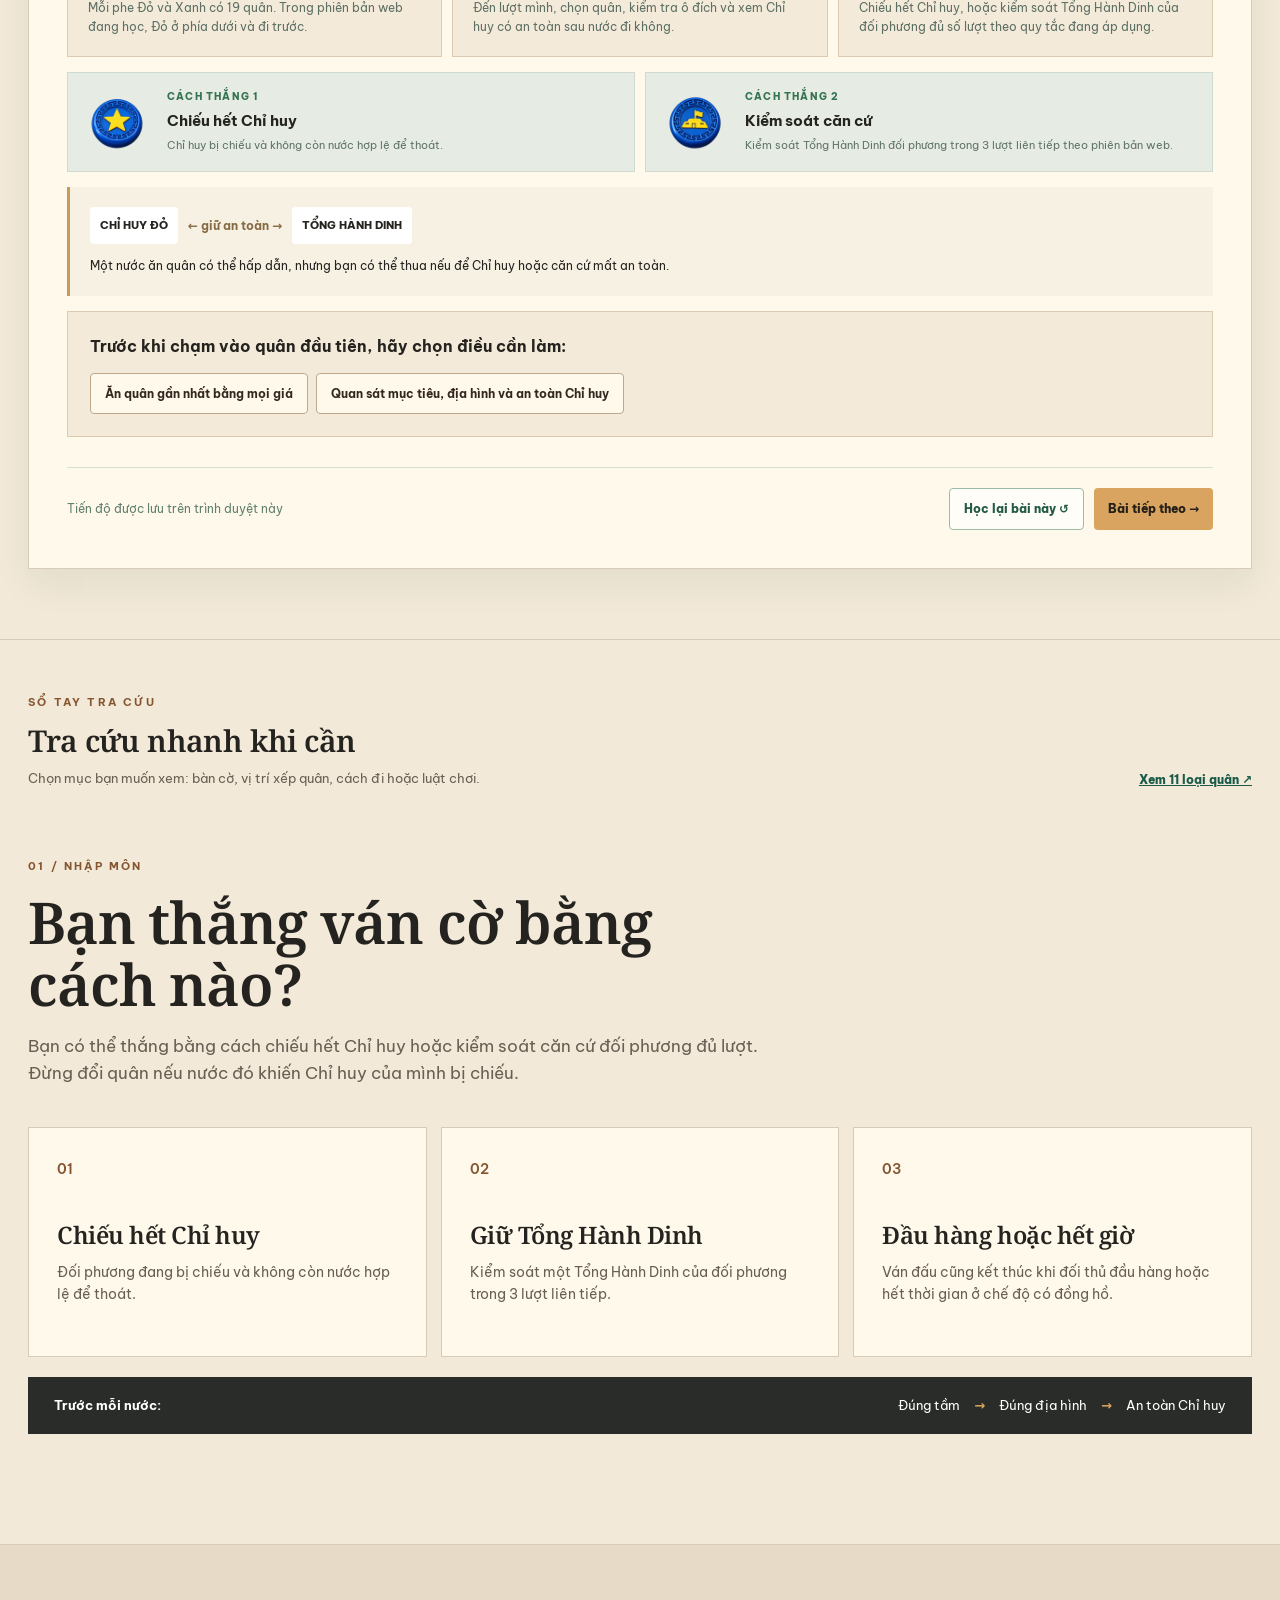
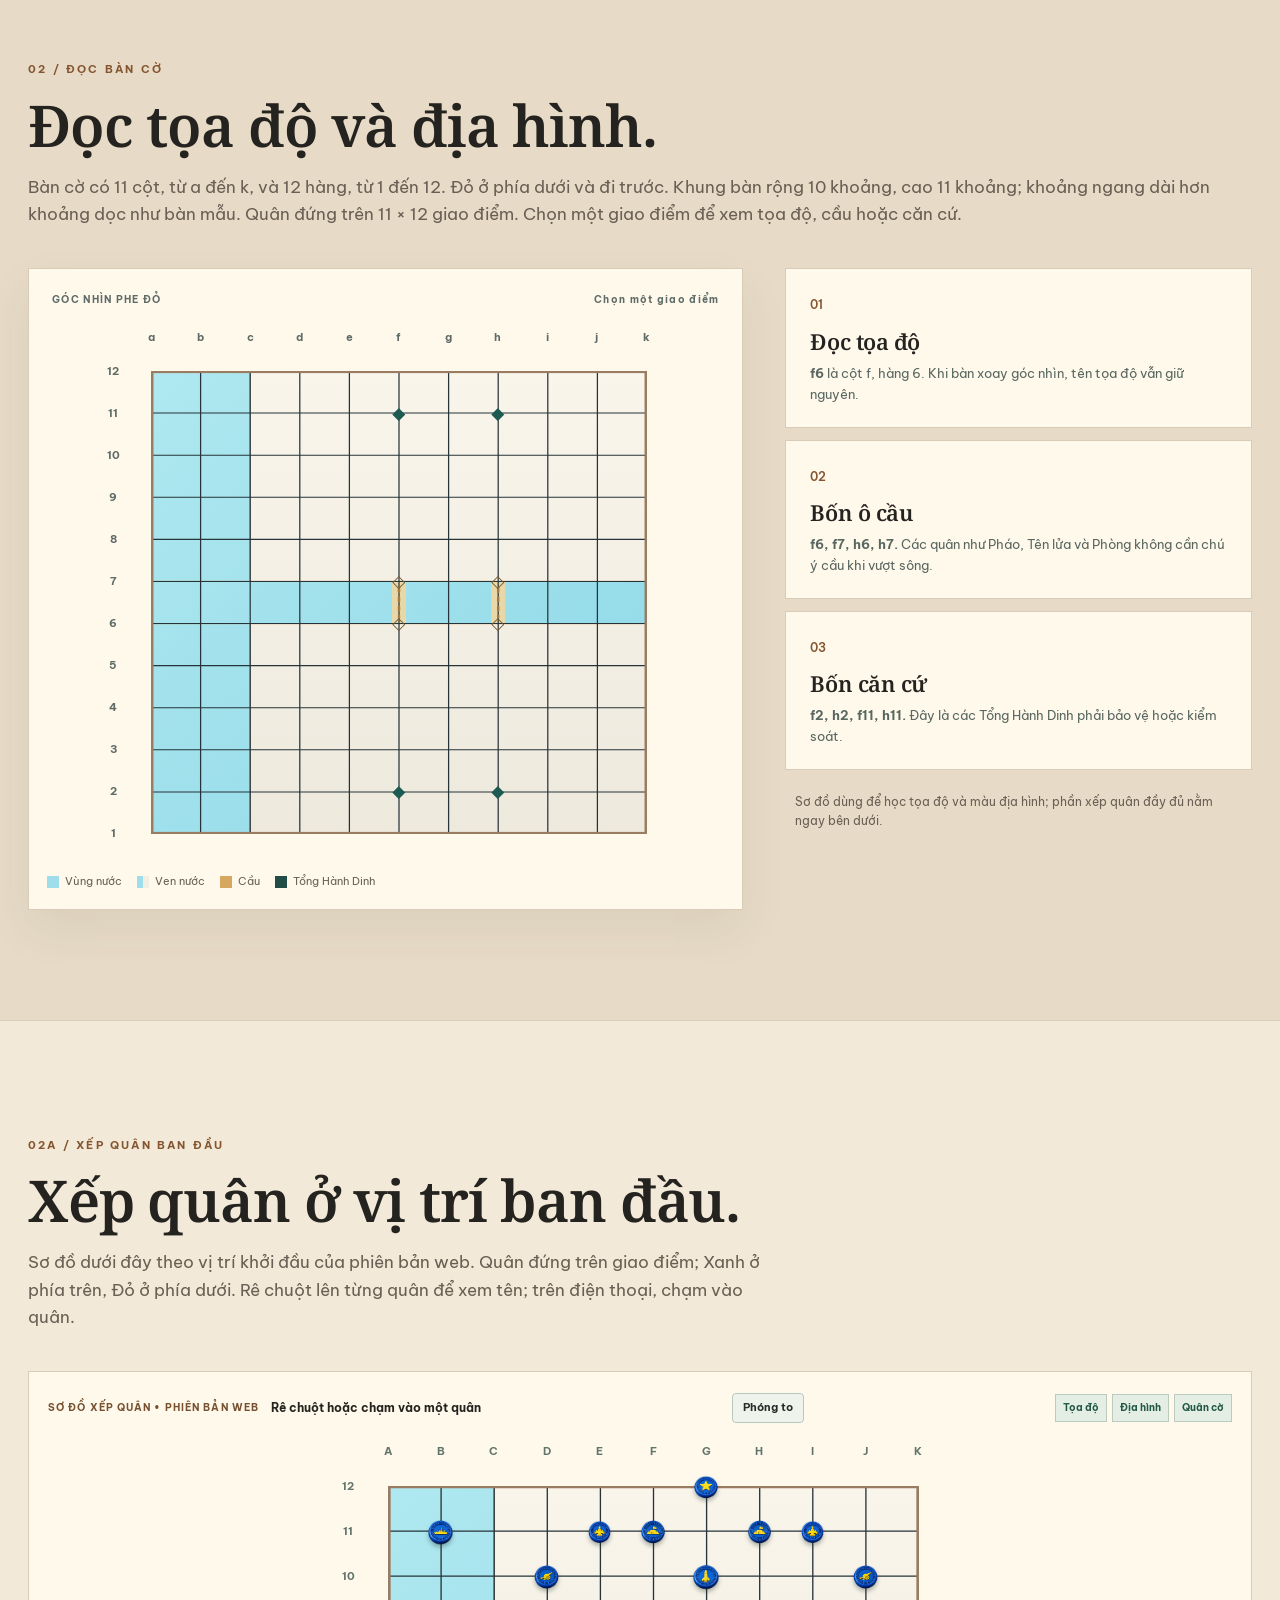
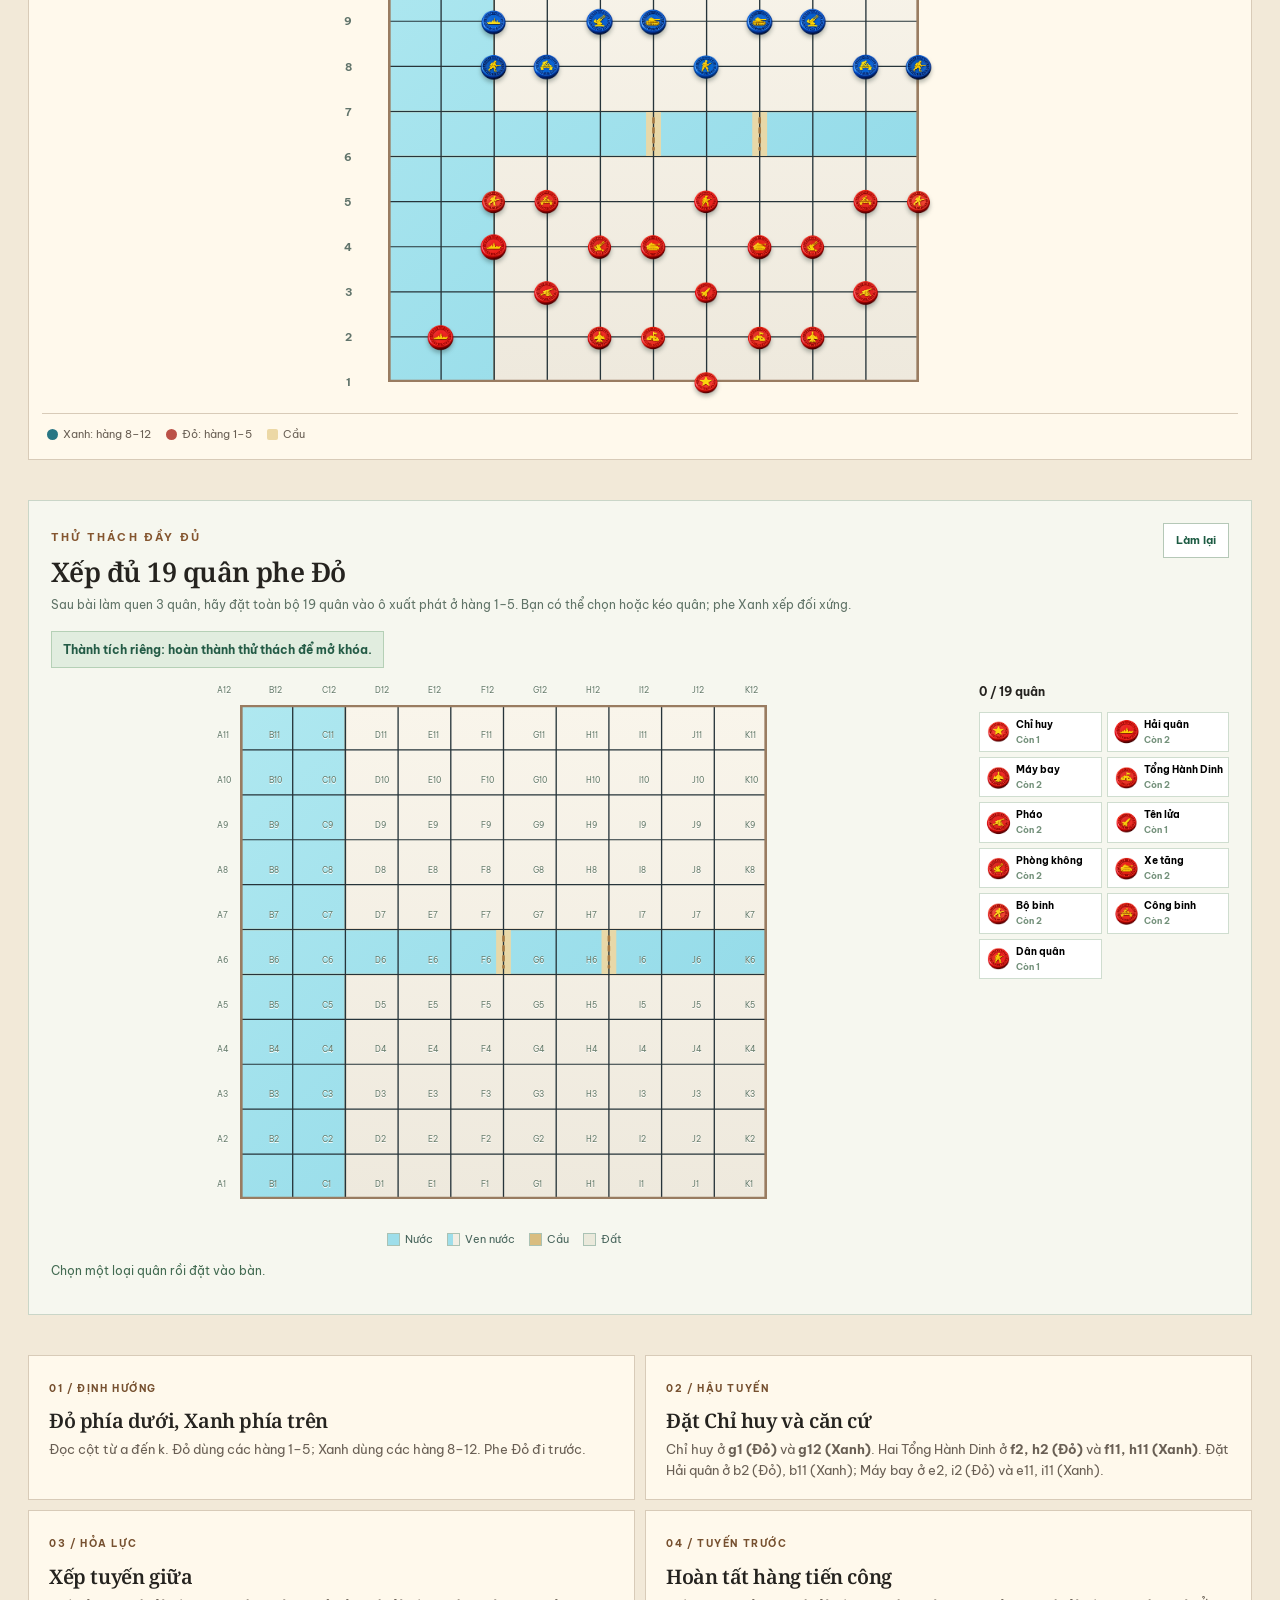
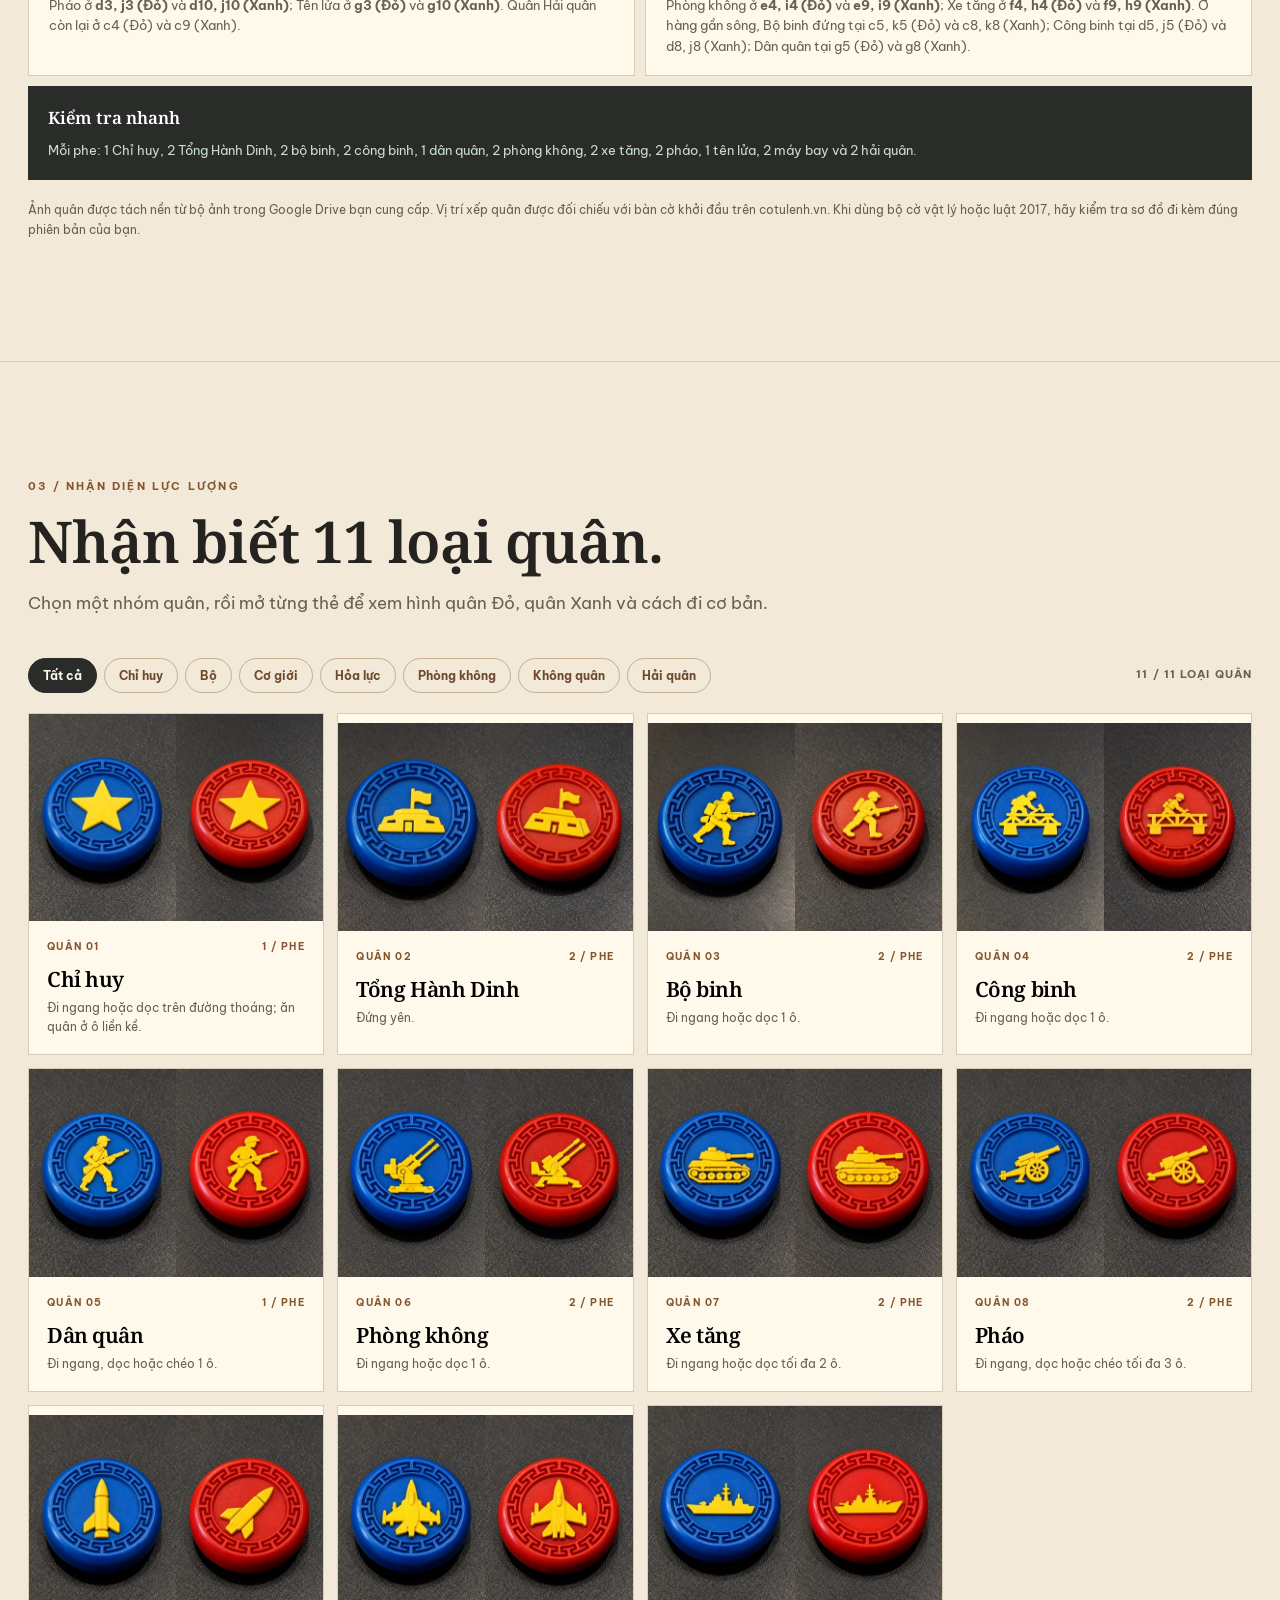
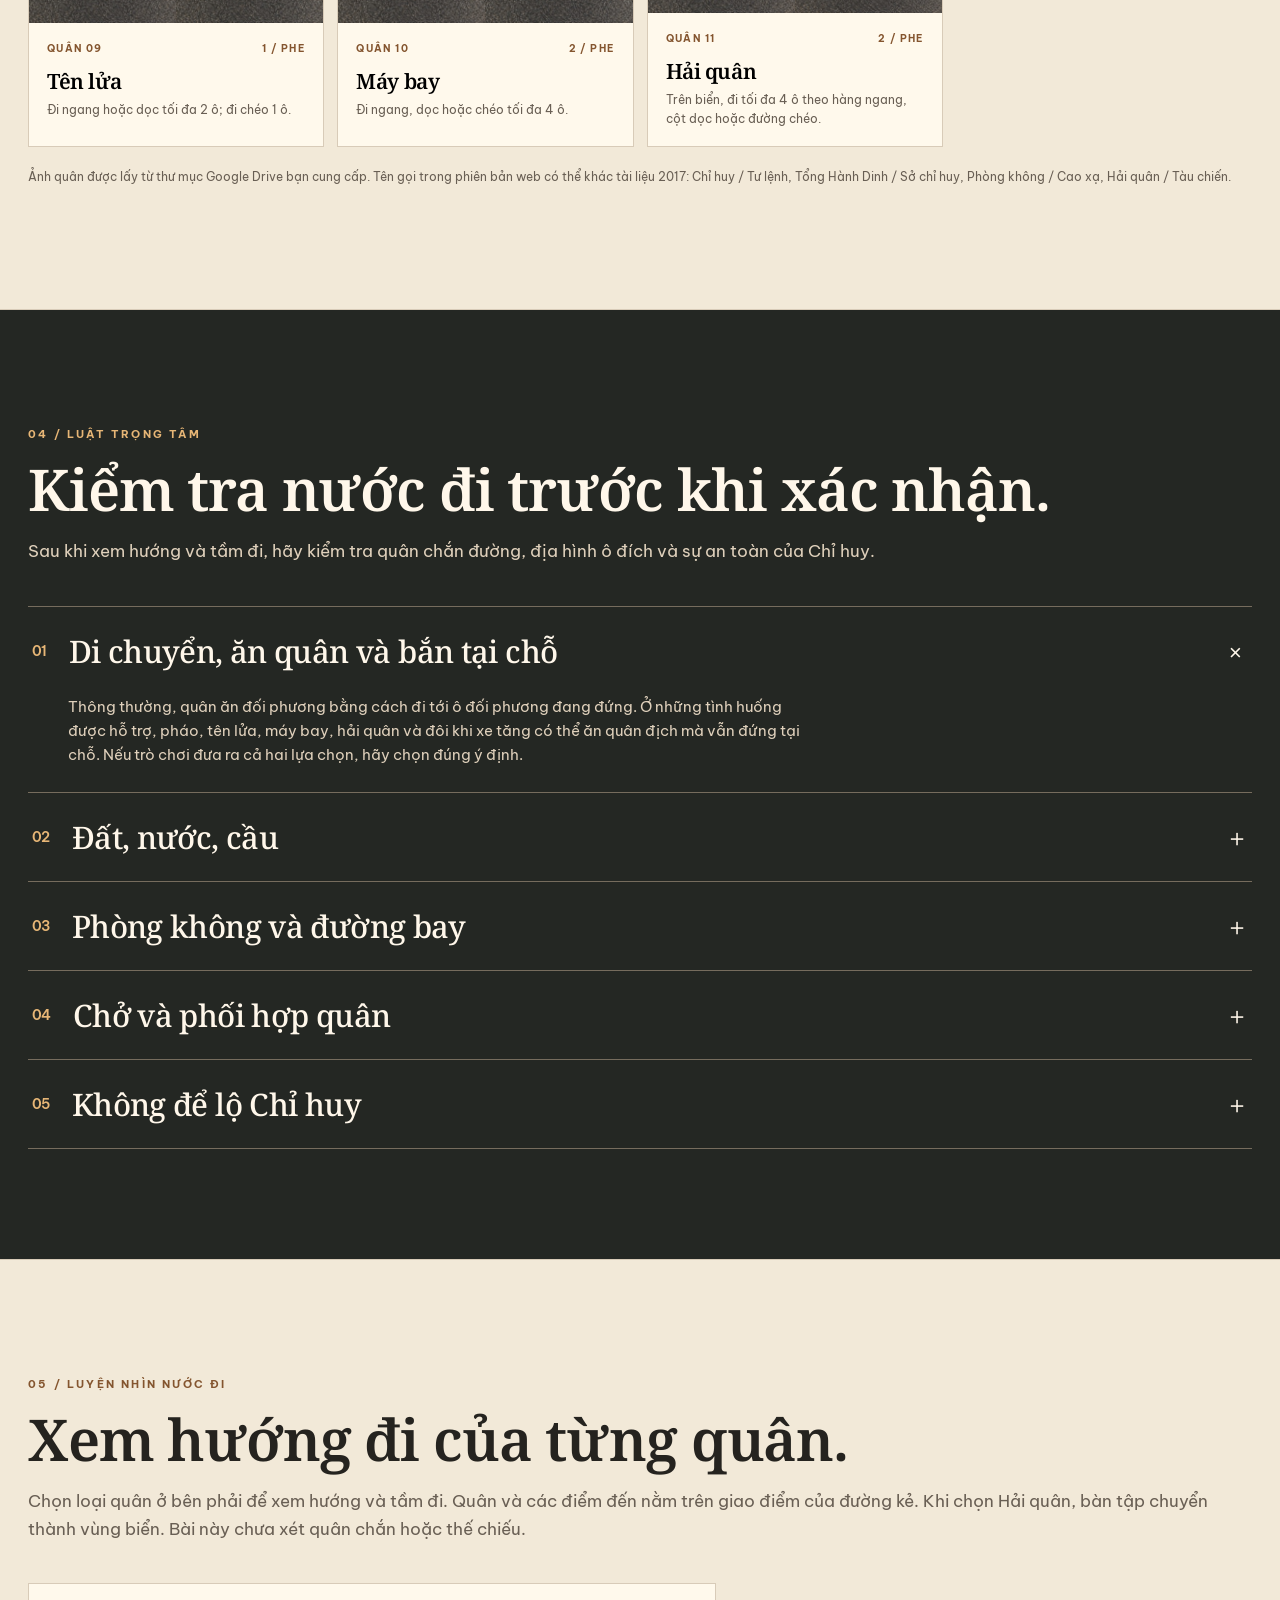
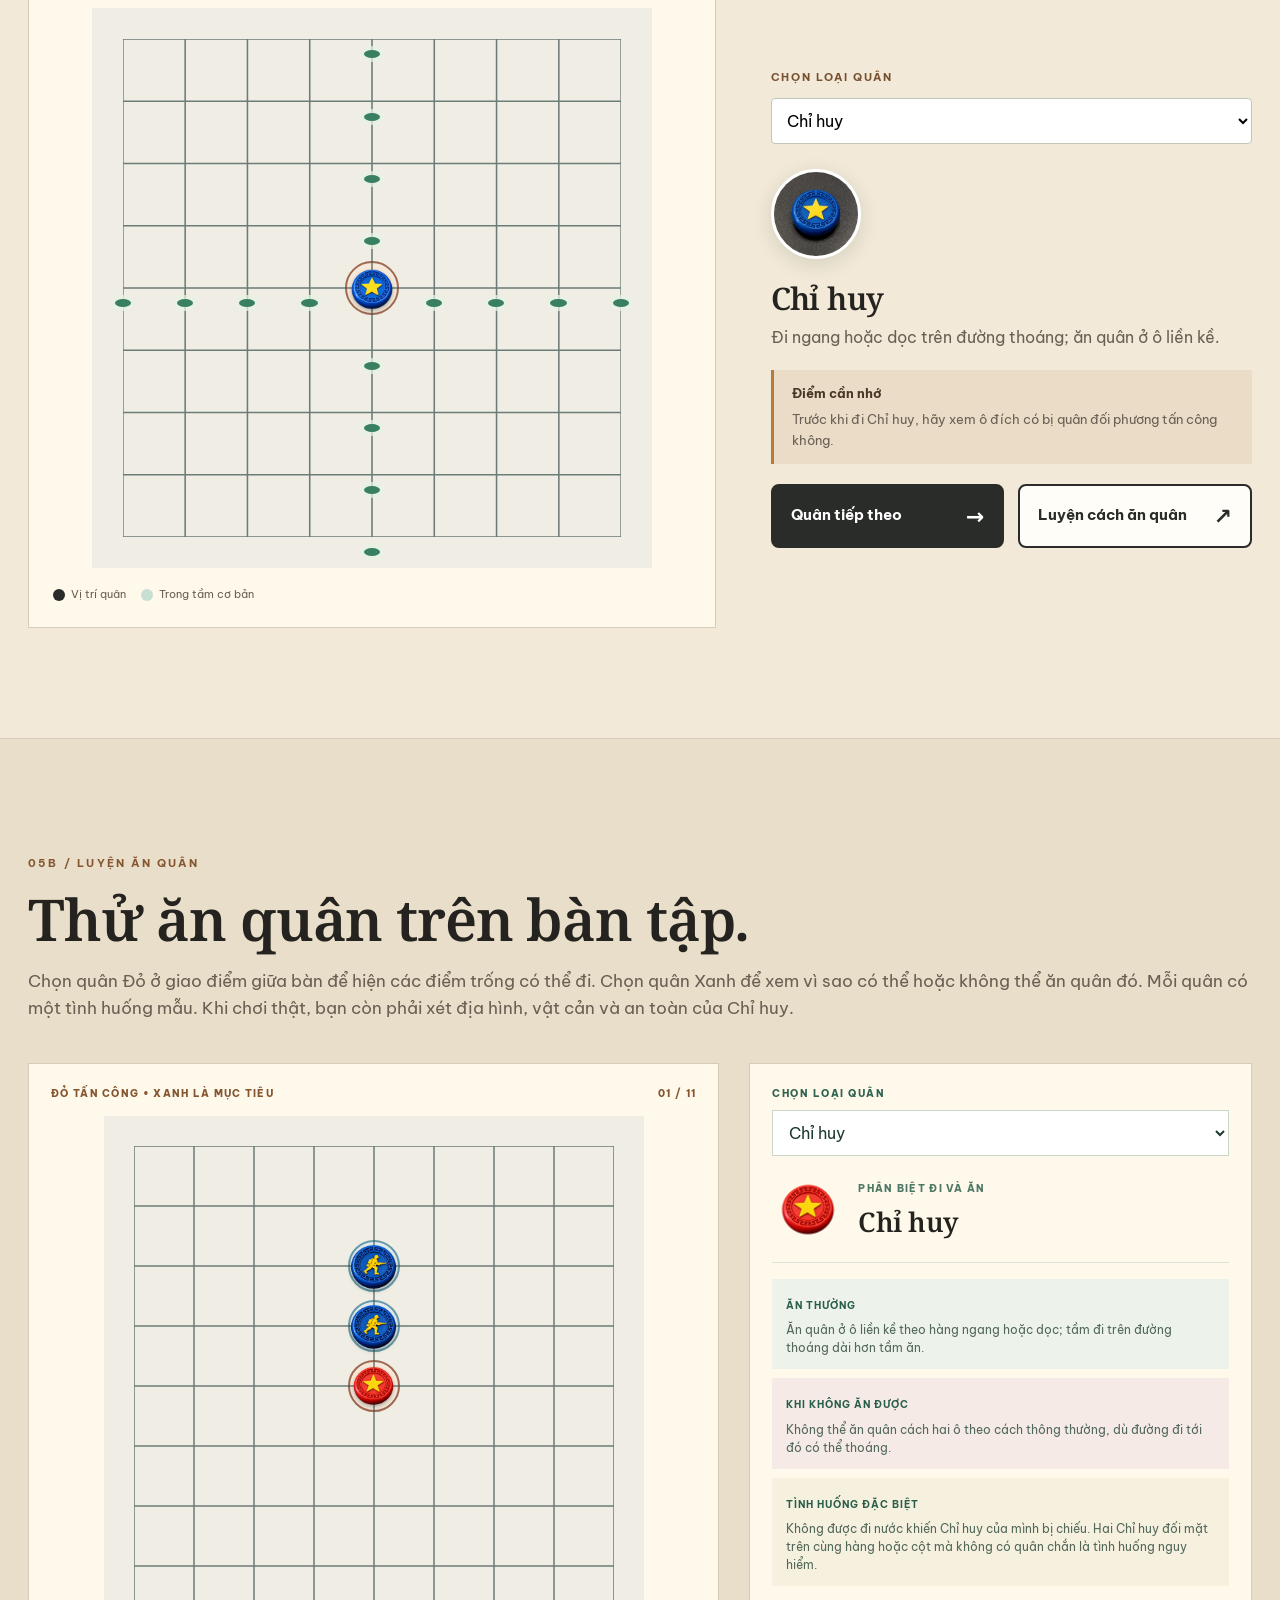
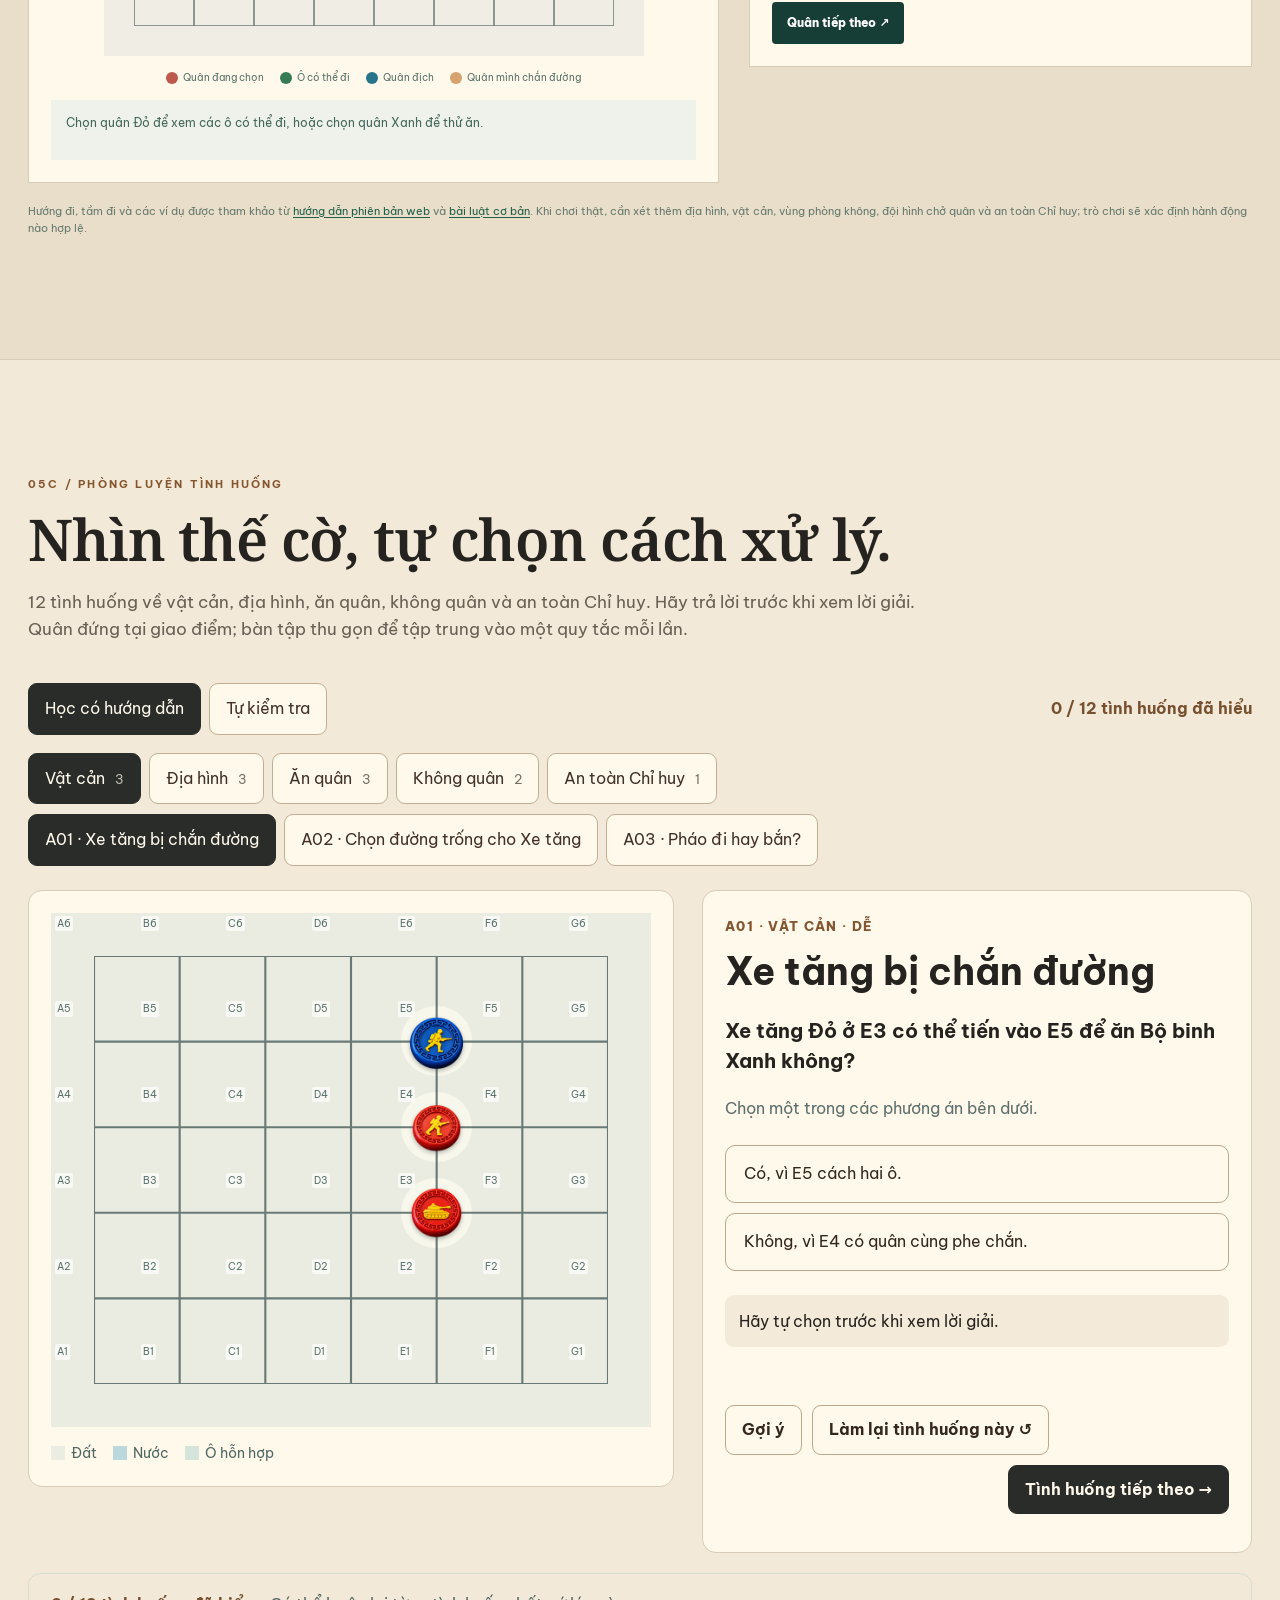
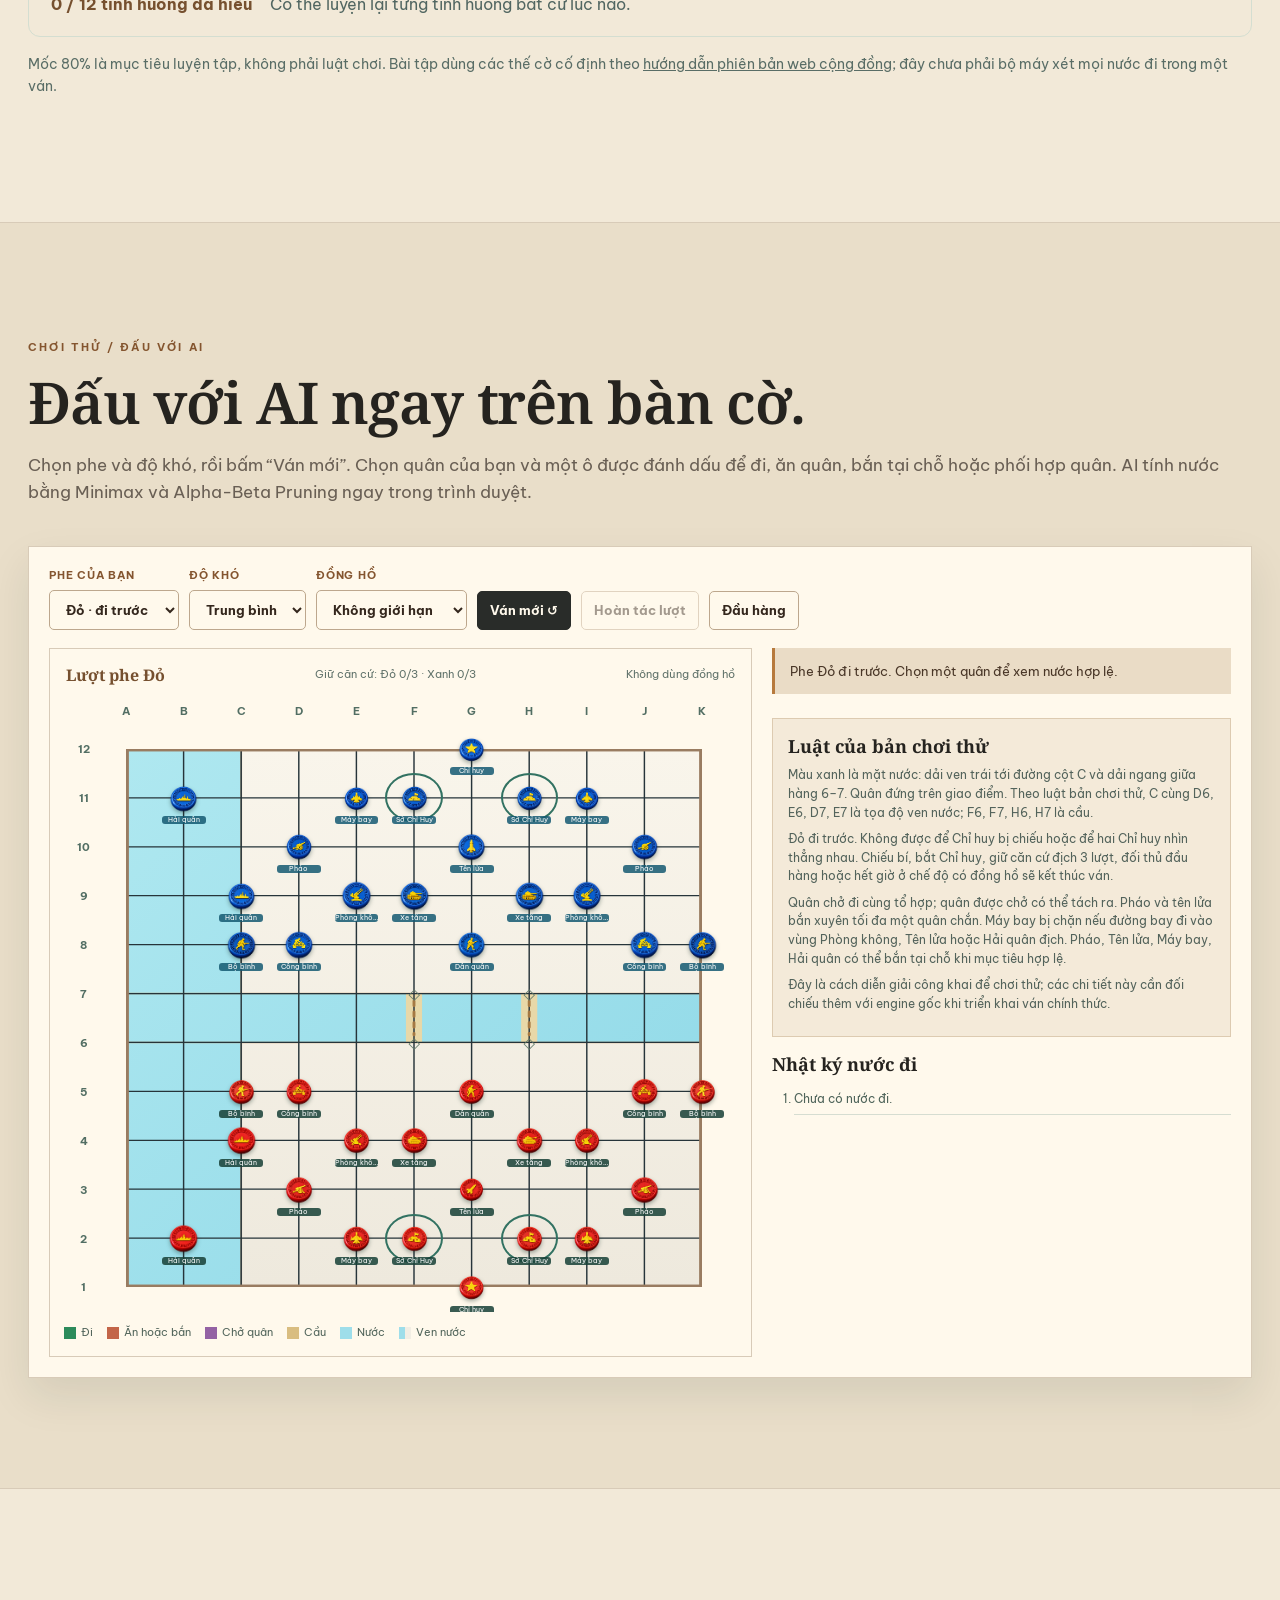
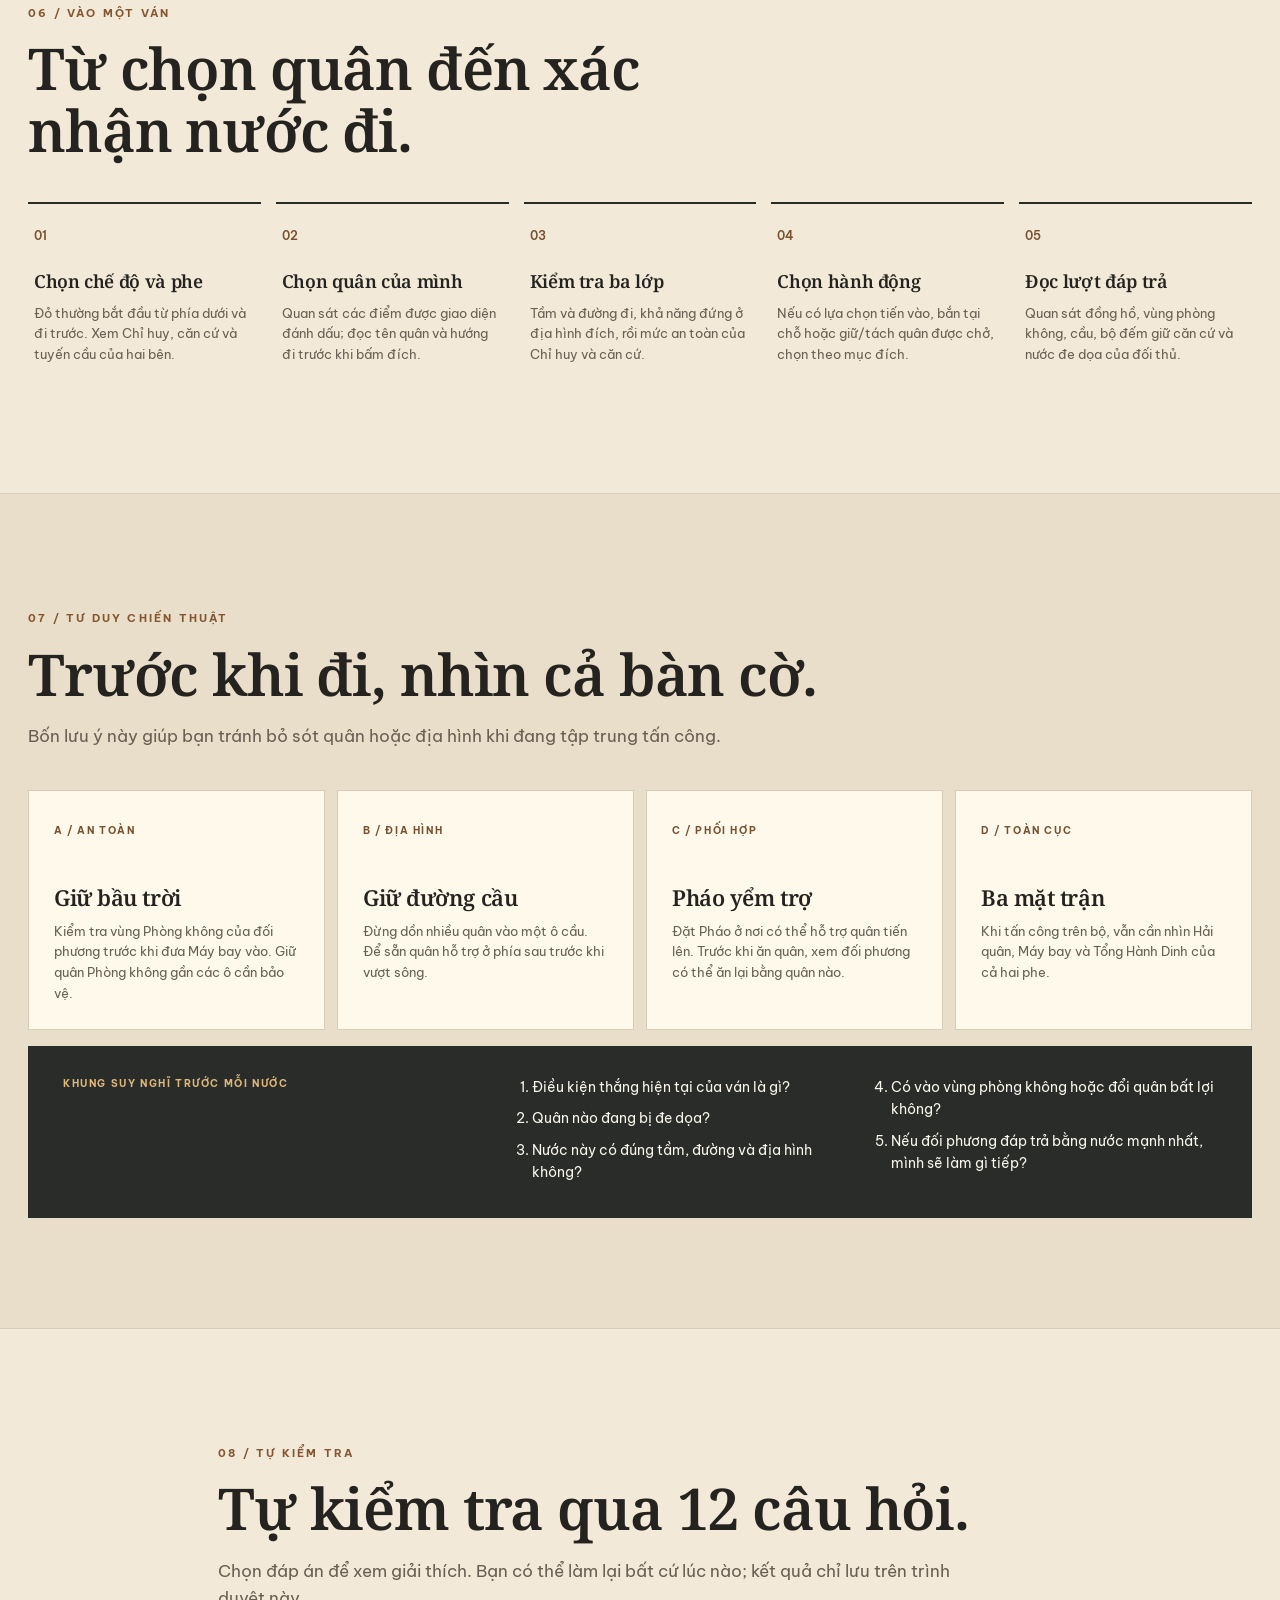
==== commit 24a03a3c: "ver 1.0" ====
--- a/index.html
+++ b/index.html
@@ -3,7 +3,7 @@
 <head>
   <meta charset="utf-8">
   <meta name="viewport" content="width=device-width,initial-scale=1">
-  <meta name="theme-color" content="#101b20">
+  <meta name="theme-color" content="#171c1b">
   <link rel="icon" type="image/svg+xml" href="assets/favicon.svg">
   <meta name="description" content="Hướng dẫn Cờ Tư Lệnh dễ theo dõi: bàn cờ, 11 loại quân, luật đặc biệt, bài luyện và kiểm tra kiến thức.">
   <title>Học Cờ Tư Lệnh — Từ bàn cờ đến nước đi</title>
@@ -15,6 +15,7 @@
   <link rel="stylesheet" href="scenarios/scenario.css">
   <link rel="stylesheet" href="intersection-boards.css?v=1">
   <link rel="stylesheet" href="play/play.css?v=fonts-1">
+  <link rel="stylesheet" href="theme.css?v=1">
   <script src="script.js?v=board-6" defer></script>
   <script src="guided.js?v=intersections-1" defer></script>
   <script src="capture.js?v=naval-board-1" defer></script>
--- a/theme.css
+++ b/theme.css
@@ -0,0 +1,51 @@
+/* Warm palette drawn from the hero photography. Board team colors stay distinct. */
+:root{--ink:#25231f;--muted:#695f54;--cream:#f2e9d8;--paper:#fff9ec;--line:#d8cbb8;--green:#292c29;--green2:#76502f;--gold:#d8a45f;--red:#a84436;--blue:#315f70}
+body{background:var(--cream)}
+.topbar{background:#f8f0e1;border-bottom-color:#d6c4aa}
+.logo-mark,.top-cta{background:#292c29;color:#f1bf78}
+.topbar nav a:hover,.topbar nav a.active{color:#875329}
+.top-cta:hover{background:#47382b}
+.topbar nav.open{background:#f8f0e1}
+.menu-toggle{color:#292c29}
+.hero{background:#171c1b}
+.hero h1 em{color:#f0bd76}
+.hero .button.primary{background:#d8a45f;border-color:#d8a45f;color:#201d19}
+.hero .button.primary:hover{background:#edbb78}
+.hero .button.ghost{background:#171c1bbb;border-color:#f2e9d8a8}
+.notice{background:#eadbc2;border-left-color:#a46a3b}
+.notice-icon,.rule-strip,.thought-box{background:#292c29}
+.kicker,.goal-num,.rule-number,.note-icon,.unit-index,.text-button,.quiz-top,.quiz-card .question-index{color:#84552f}
+.board-section{background:#e7dbc7}
+.practice-section,.guided-section,.scenario-section{background:#f2e9d8}
+.strategy-section,.capture-section,.ai-section{background:#e9dec9}
+.rules-section,footer{background:#242723;color:#fff7ea}
+.rules-section .kicker,.rules-list .rule-number{color:#e7b676}
+.rules-section .section-heading p,.rule-content{color:#dfd0bb}
+.rules-list,.rules-list details{border-color:#766c5d}
+.reference-divider{border-color:var(--line)}
+.goal-card,.unit-card,.quiz-card,.note-block,.setup-board-wrap,.setup-step,.setup-figure,.board-panel,.practice-board,.lesson-panel,.lesson-tab,.capture-board-card,.capture-info,.ai-game,.ai-board-card,.scenario-board-card,.scenario-question-card{background:var(--paper);border-color:var(--line)}
+.unit-images{background:#e5d7bf}
+.setup-check,.guided-progress{background:#292c29}
+.guided-progress-track{background:#756b5c}
+.guided-progress-track span,.quiz-progress div{background:#d8a45f}
+.guided-progress button,.lesson-end button,.move-notes>button{background:#d8a45f;color:#241f19}
+.lesson-tab{color:#332a23}
+.lesson-tab.active{background:#f0dfc1;border-color:#ab7440}
+.lesson-tab.done{border-top-color:#a56a35}
+.lesson-tab span,.scenario-eyebrow,.capture-toolbar,.ai-controls label{color:#84552f}
+.lesson-tab small,.lesson-title p,.lesson-copy,.reference-divider p{color:var(--muted)}
+.intro-grid>div,.action-columns>div,.lesson-question,.recognize-card,.movement-facts div,.ai-rules,.scenario-feedback{background:#f4ead9;border-color:#ddcbb1}
+.intro-grid strong,.action-columns strong{color:#5a3b24}
+.lesson-options button,.lesson-options a,.scenario-options button,.scenario-actions button,.scenario-summary button,.ai-controls select,.ai-controls button{background:#fff9ec;color:#34271d;border-color:#bda78d}
+.lesson-options button:hover,.lesson-options a:hover,.scenario-options button:hover:not(:disabled),.scenario-actions button:hover{background:#f0dfc1;border-color:#a56a35}
+.filter{color:#6d492d;border-color:#c5ae90}
+.filter:hover,.filter.active,.scenario-modes .selected,.scenario-categories [aria-pressed=true],.scenario-list [aria-current=true],.scenario-actions #scenarioNext,.ai-controls #aiNew,.ai-actions button,.quiz-next{background:#292c29;color:#fff9ec;border-color:#292c29}
+.scenario-modes button,.scenario-categories button,.scenario-list button{background:#fff9ec;color:#443126;border-color:#c4ae91}
+.scenario-progress,.scenario-summary strong,.ai-board-head strong{color:#76502f}
+.ai-note,.capture-feedback.note,.tip-box{background:#eadcc6;color:#493627;border-left-color:#b77a3d}
+.board-notes .note-block,.strategy-grid article,.setup-guide .setup-step{background:#fff9ec;border-color:var(--line)}
+.filter.active,.quiz-next,.scenario-actions #scenarioNext{color:#fff9ec}
+footer small{color:#d0bea8}
+dialog{background:#fff9ec}
+.dialog-facts div,.dialog-images figure{background:#efe2cd}
+@media(max-width:700px){.hero-copy{background:#171c1b}.hero .button.ghost{background:transparent}}
